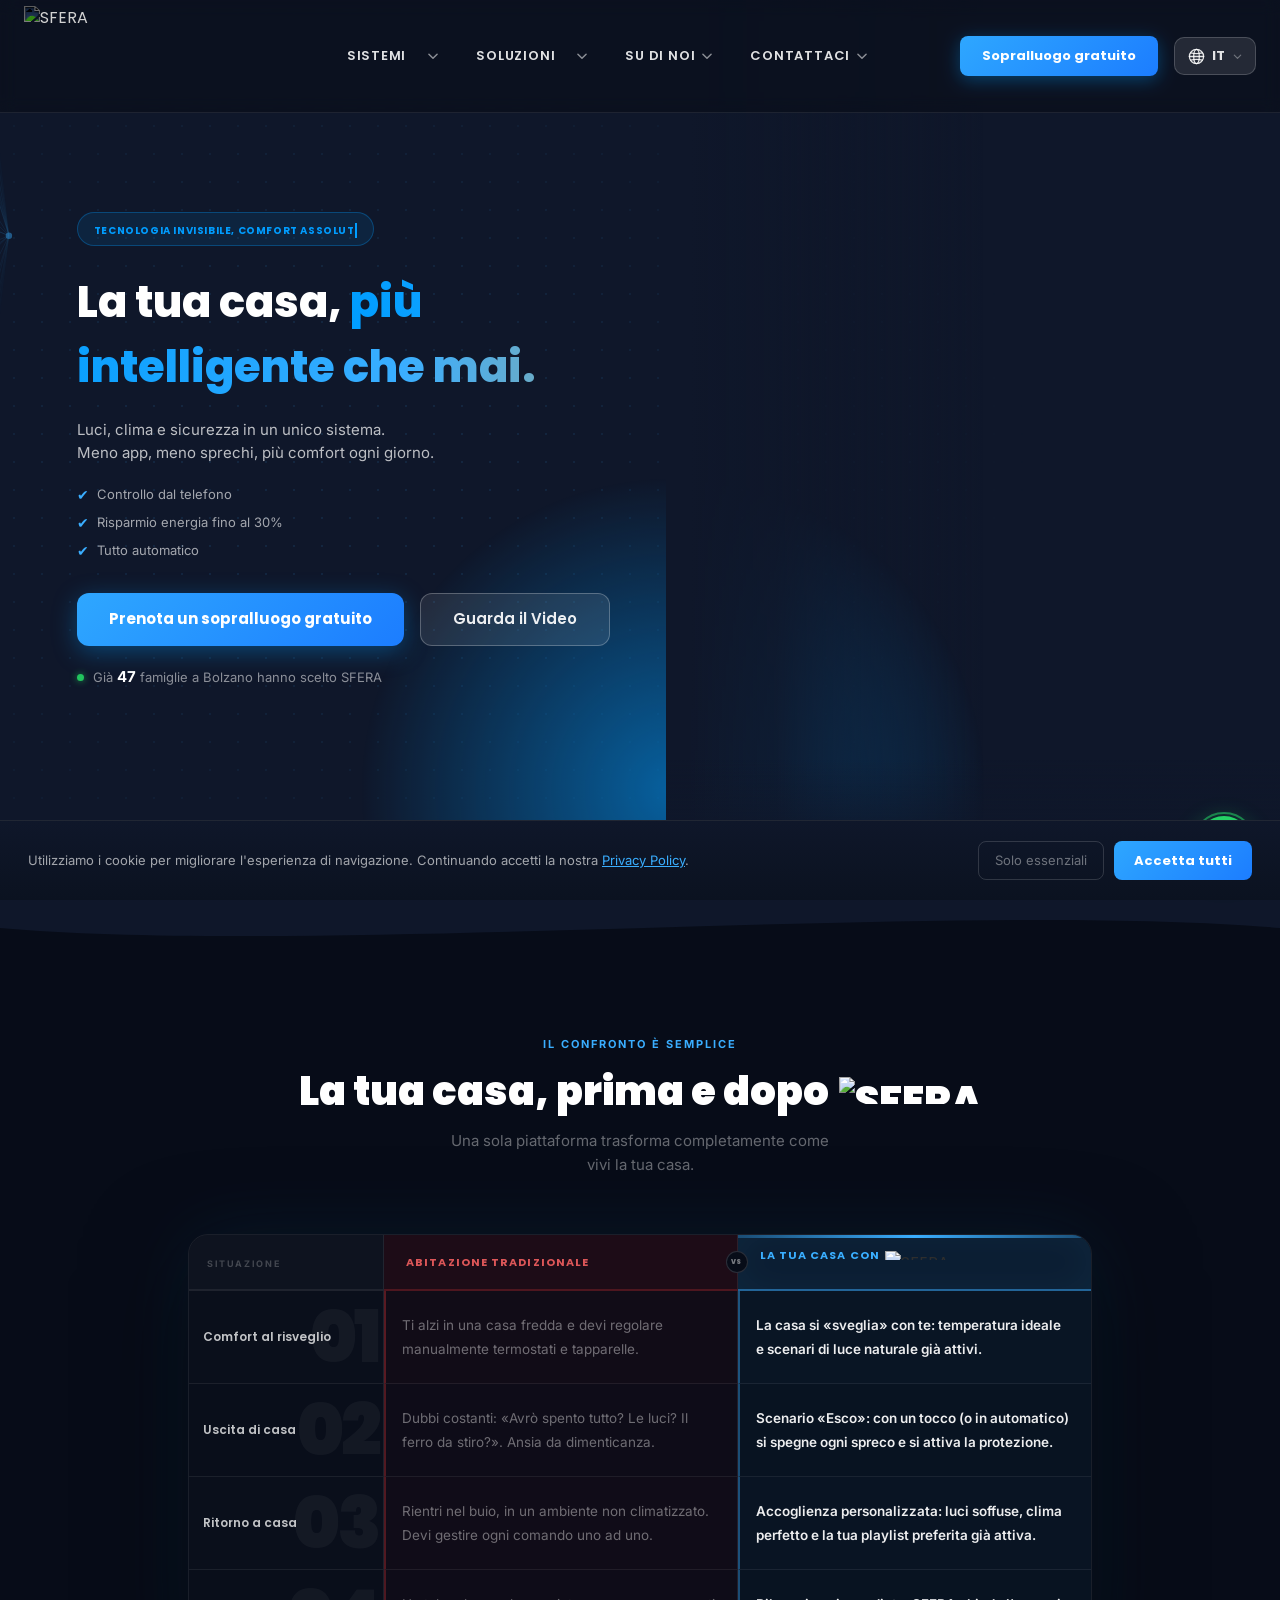
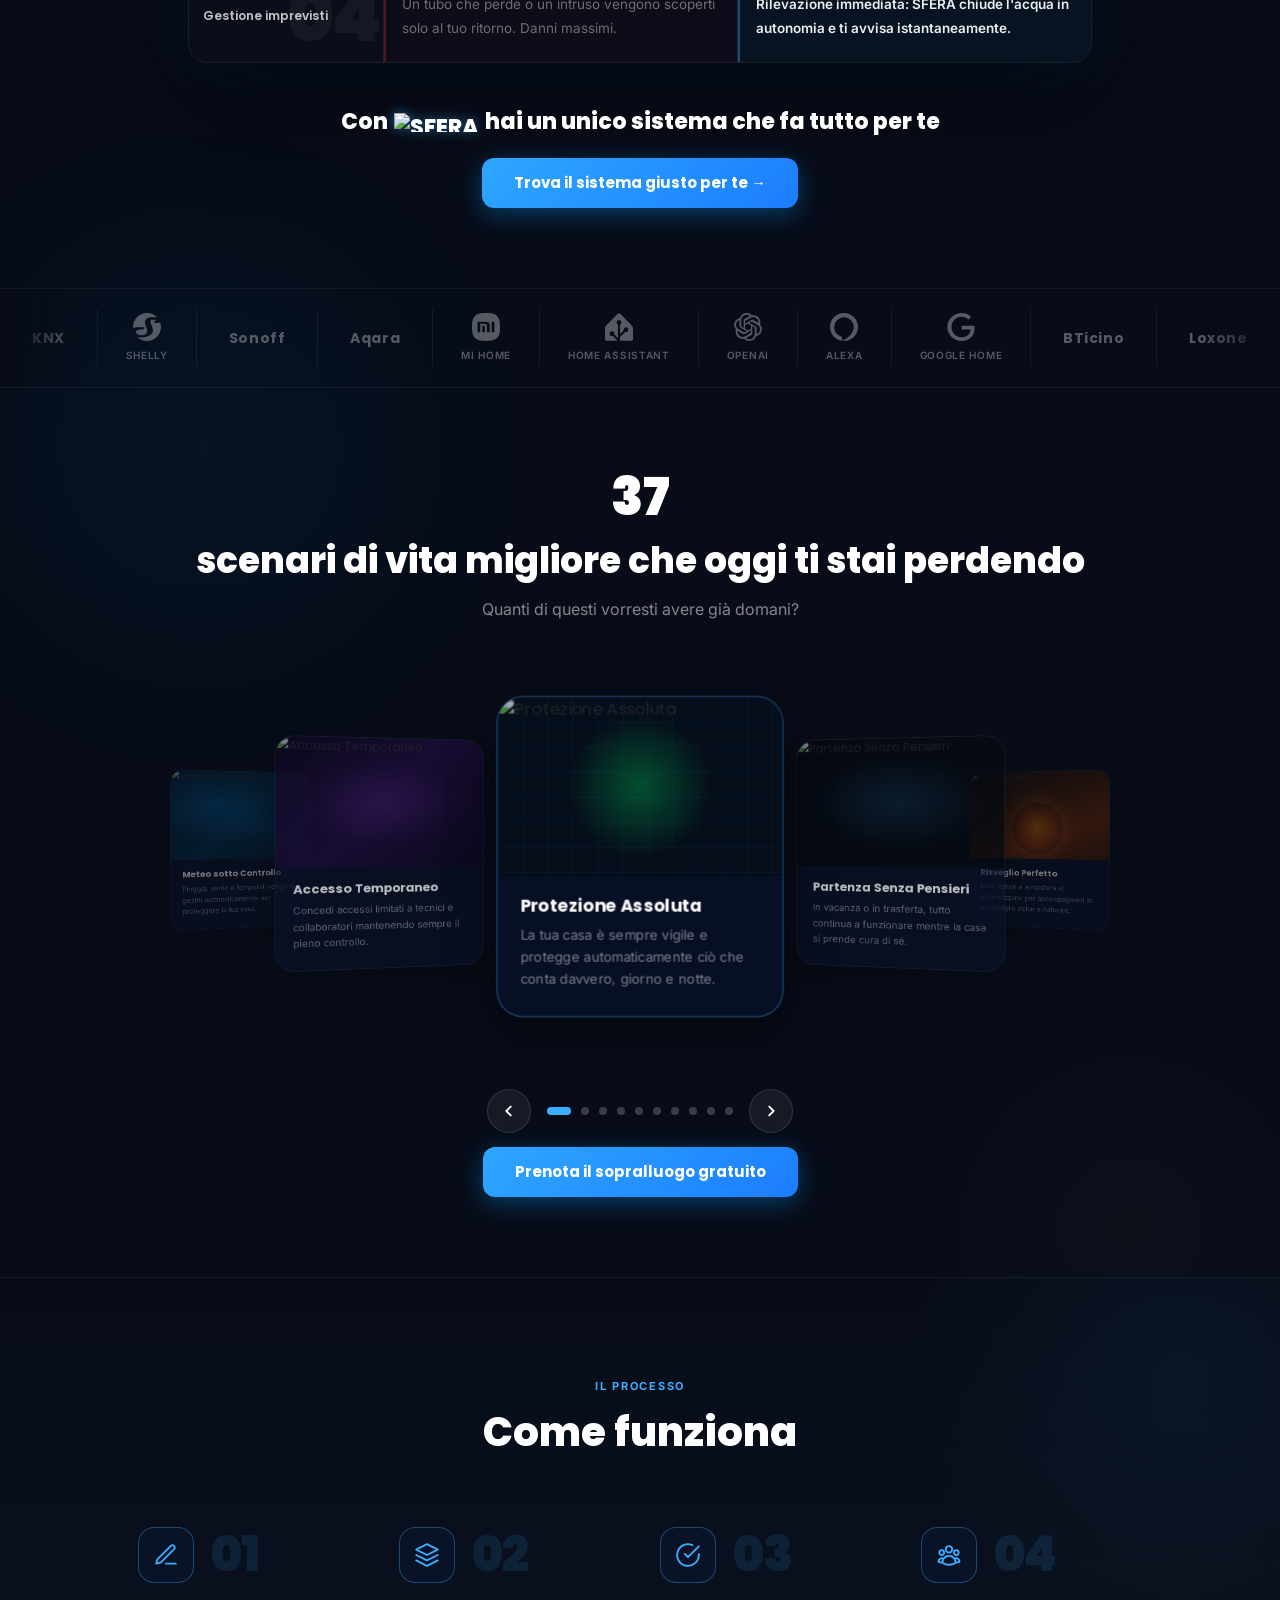
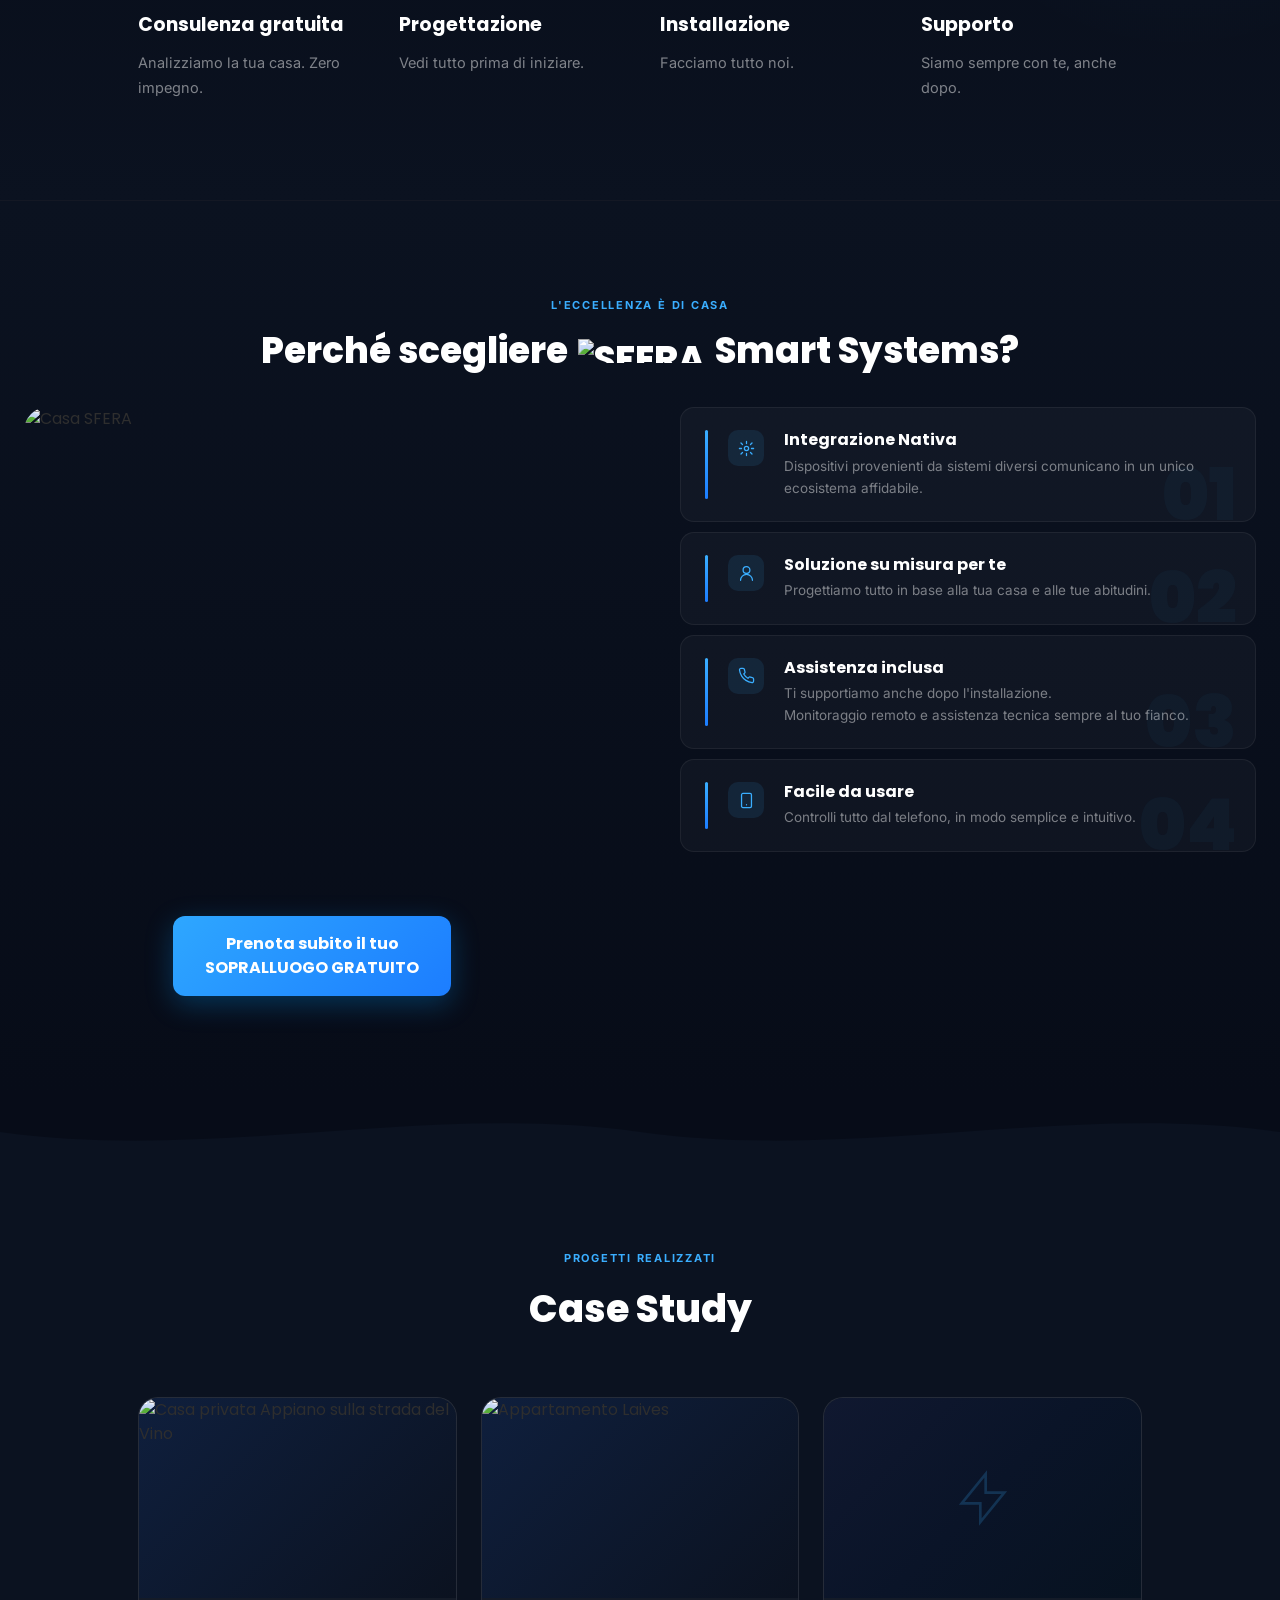
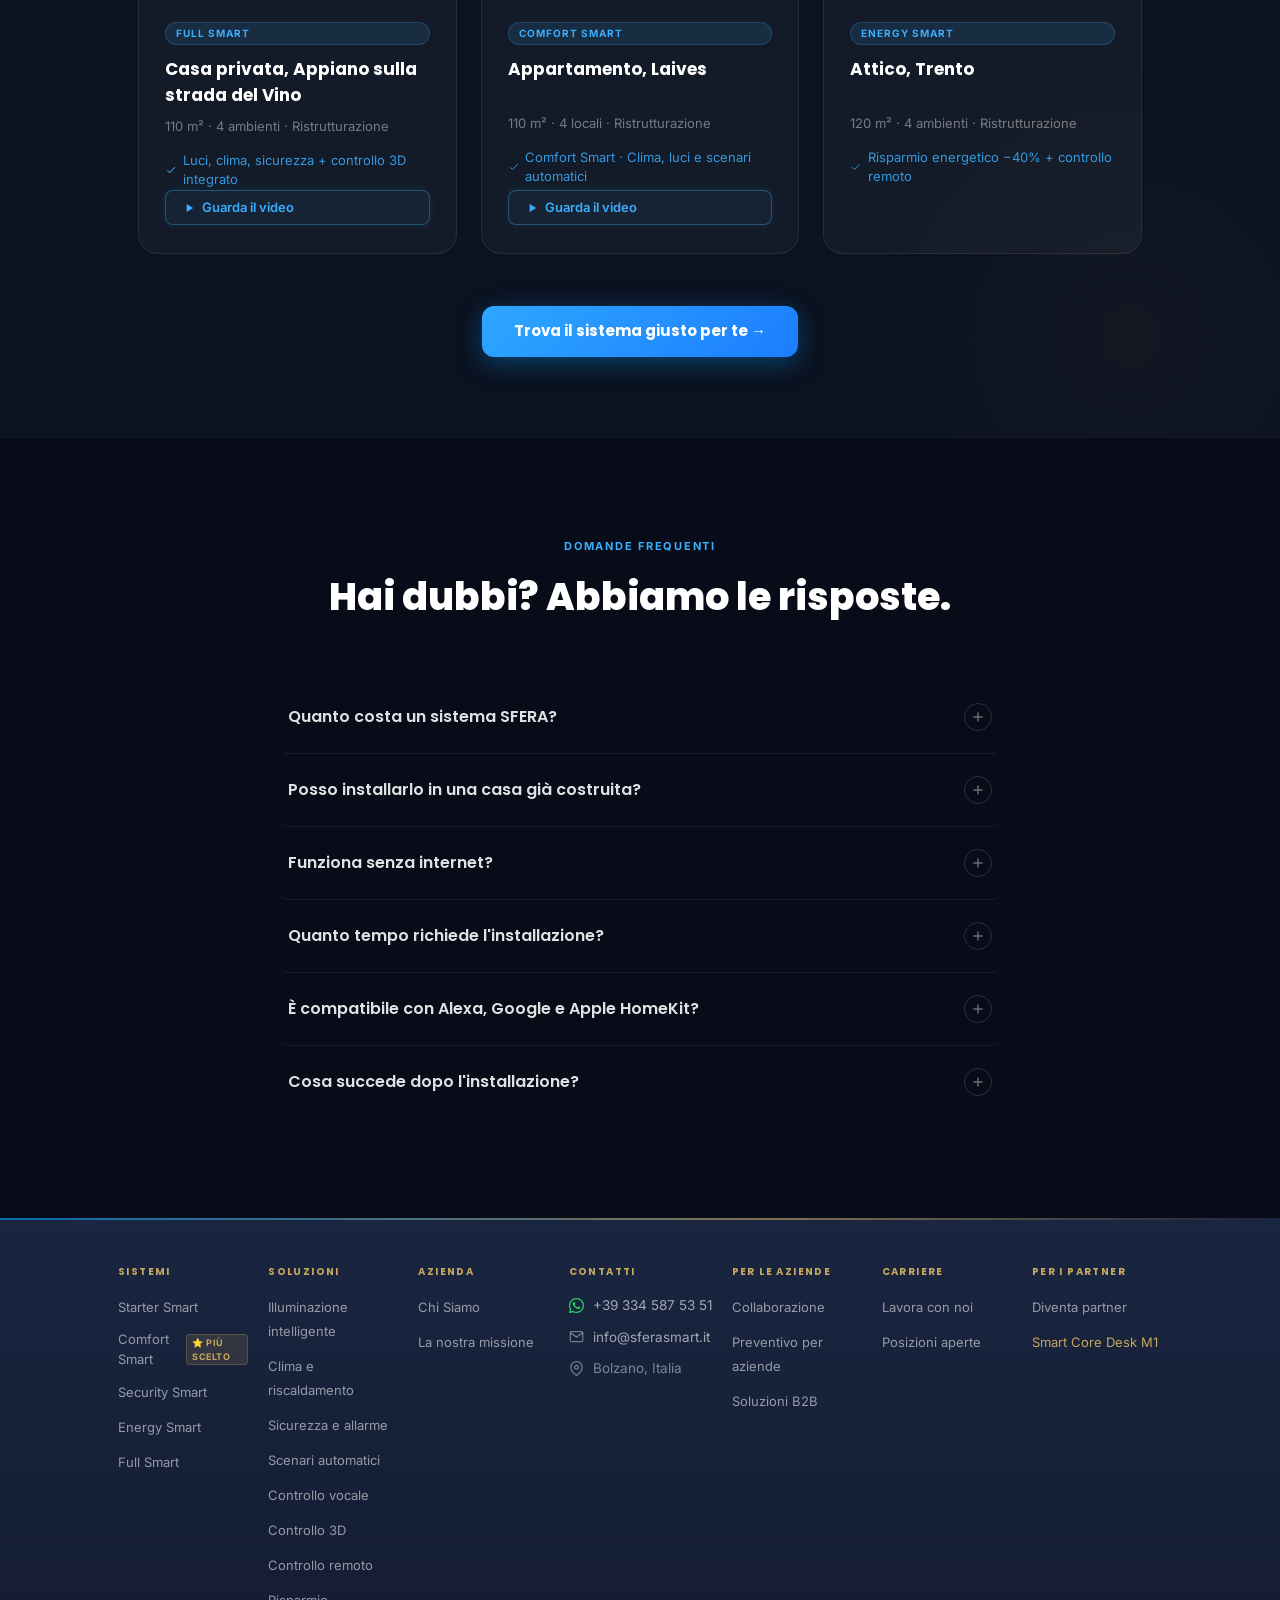
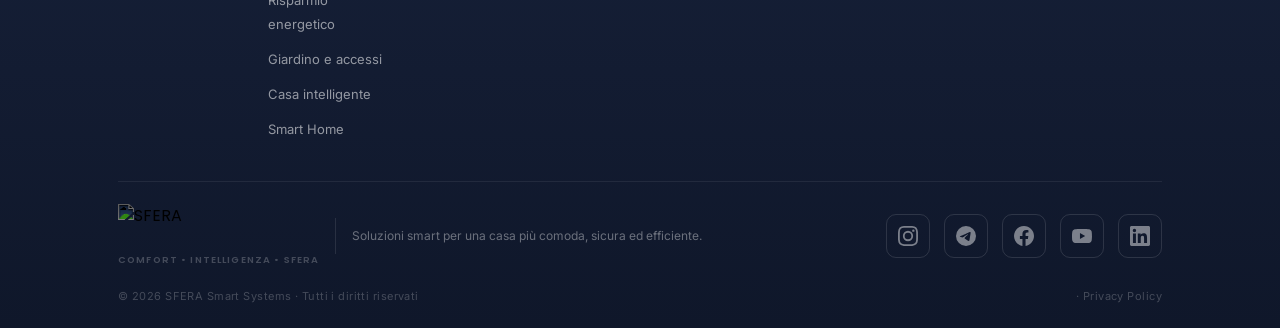
==== index.html @ ad252058 "Update index.html" ====
<!DOCTYPE html>
<html lang="it">
<head>
    <meta charset="UTF-8">
    <meta http-equiv="Cache-Control" content="no-store, max-age=0">
    <!-- #15: apply saved language before first render to avoid flash -->
    <script>try{var _l=localStorage.getItem('sfera-lang');if(_l&&['it','de','en'].includes(_l))document.documentElement.lang=_l;}catch(e){}</script>
    <script>try{if(localStorage.getItem('sfera-theme')==='light')document.documentElement.setAttribute('data-theme','light');}catch(e){}</script>
    <meta name="viewport" content="width=device-width, initial-scale=1.0, viewport-fit=cover">
    <meta name="robots" content="index, follow">
    <title>Casa Intelligente a Bolzano | SFERA Smart Systems — Domotica Premium</title>
    <meta name="description" content="SFERA Smart Systems — soluzioni domotiche su misura a Bolzano. Luci, clima, sicurezza e scenari automatici per una casa più comoda, sicura ed efficiente. Sopralluogo gratuito.">
    <!-- Canonical + hreflang -->
    <link rel="canonical" href="https://www.sferasmart.it/">
    <link rel="sitemap" type="application/xml" href="/sitemap.xml">
    <link rel="alternate" hreflang="it" href="https://www.sferasmart.it/">
    <link rel="alternate" hreflang="de" href="https://www.sferasmart.it/">
    <link rel="alternate" hreflang="en" href="https://www.sferasmart.it/">
    <link rel="alternate" hreflang="x-default" href="https://www.sferasmart.it/">
    <!-- Favicon -->
    <link rel="icon" type="image/png" href="https://pub-a92582c773094eecb29c572fa1712b3d.r2.dev/logo_blue.png">
    <link rel="apple-touch-icon" href="https://pub-a92582c773094eecb29c572fa1712b3d.r2.dev/logo_blue.png">
    <!-- #13: Theme color — dark nav bar on mobile browsers -->
    <meta name="theme-color" content="#070C18">
    <!-- #5: Open Graph / Social sharing -->
    <meta property="og:type"        content="website">
    <meta property="og:url"         content="https://www.sferasmart.it/">
    <meta property="og:title"       content="Casa Intelligente a Bolzano | SFERA Smart Systems">
    <meta property="og:description" content="Soluzioni domotiche su misura a Bolzano. Luci, clima, sicurezza e scenari automatici per una casa più comoda, sicura ed efficiente.">
    <meta property="og:image"       content="https://bb79a1ee21a26a1a7c7f0de9adcfa182.r2.cloudflarestorage.com/immagini-sito-sfera">
    <meta property="og:image:width"  content="1200">
    <meta property="og:image:height" content="800">
    <meta property="og:image:alt"   content="Casa smart a Bolzano — SFERA Smart Systems">
    <meta property="og:locale"      content="it_IT">
    <meta property="og:locale:alternate" content="de_DE">
    <meta property="og:locale:alternate" content="en_GB">
    <meta name="twitter:card"       content="summary_large_image">
    <meta name="twitter:title"      content="SFERA Smart Systems | Home Automation Premium">
    <meta name="twitter:description" content="Soluzioni domotiche su misura a Bolzano. Sopralluogo gratuito.">
    <meta name="twitter:image"      content="https://bb79a1ee21a26a1a7c7f0de9adcfa182.r2.cloudflarestorage.com/immagini-sito-sfera">
    <!-- Preconnect for faster Google Fonts -->
    <link rel="preconnect" href="https://fonts.googleapis.com">
    <link rel="preconnect" href="https://pub-a92582c773094eecb29c572fa1712b3d.r2.dev" crossorigin>
    <link rel="preconnect" href="https://fonts.gstatic.com" crossorigin>
    <!-- Google Fonts: Poppins & Inter (font-display:swap via display=swap param) -->
    <link href="https://fonts.googleapis.com/css2?family=Poppins:wght@400;600;700;800&family=Inter:wght@400;500;600&display=swap" rel="stylesheet">
    <!-- Preload hero video -->
    
    <link rel="preload" as="image" href="https://pub-a92582c773094eecb29c572fa1712b3d.r2.dev/prottezione_assoluta.webp" type="image/webp" fetchpriority="high">
    <link rel="stylesheet" href="style.css?v=226">
    <!-- Schema.org LocalBusiness structured data -->
    <script type="application/ld+json">
    {
      "@context": "https://schema.org",
      "@type": "LocalBusiness",
      "name": "SFERA Smart Systems",
      "description": "Soluzioni domotiche premium a Bolzano. Luci, clima, sicurezza e scenari automatici su misura.",
      "url": "https://www.sferasmart.it",
      "telephone": "+39 334 587 53 51",
      "email": "info@sferasmart.it",
      "address": {
        "@type": "PostalAddress",
        "addressLocality": "Bolzano",
        "addressRegion": "BZ",
        "addressCountry": "IT"
      },
      "geo": {
        "@type": "GeoCoordinates",
        "latitude": 46.4983,
        "longitude": 11.3548
      },
      "openingHoursSpecification": [
        {
          "@type": "OpeningHoursSpecification",
          "dayOfWeek": ["Monday","Tuesday","Wednesday","Thursday","Friday"],
          "opens": "09:00",
          "closes": "18:00"
        }
      ],
      "sameAs": [
        "https://www.instagram.com/sfera_smart_systems/",
        "https://www.youtube.com/@Sferasmart",
        "https://www.facebook.com/profile.php?id=61552390809800",
        "https://www.linkedin.com/company/126253915/"
      ],
      "priceRange": "€€€",
      "image": "https://bb79a1ee21a26a1a7c7f0de9adcfa182.r2.cloudflarestorage.com/immagini-sito-sfera",
      "areaServed": {
        "@type": "GeoCircle",
        "geoMidpoint": { "@type": "GeoCoordinates", "latitude": 46.4983, "longitude": 11.3548 },
        "geoRadius": "80000"
      },
      "serviceType": ["Home Automation","Smart Home","Domotica","KNX","Building Automation"]
    }
    </script>

    <script type="application/ld+json">
    {
      "@context": "https://schema.org",
      "@type": "Organization",
      "name": "SFERA Smart Systems",
      "url": "https://www.sferasmart.it",
      "logo": "https://pub-a92582c773094eecb29c572fa1712b3d.r2.dev/logo_tex_org.png",
      "contactPoint": {
        "@type": "ContactPoint",
        "telephone": "+39 334 587 53 51",
        "contactType": "customer service",
        "availableLanguage": ["Italian","German","English"]
      },
      "sameAs": [
        "https://www.instagram.com/sfera_smart_systems/",
        "https://www.youtube.com/@Sferasmart",
        "https://www.facebook.com/profile.php?id=61552390809800",
        "https://www.linkedin.com/company/126253915/"
      ]
    }
    </script>

    <script type="application/ld+json">
    {
      "@context": "https://schema.org",
      "@graph": [
        {
          "@type": "Service",
          "name": "Illuminazione Intelligente",
          "provider": { "@type": "LocalBusiness", "name": "SFERA Smart Systems" },
          "description": "Sistemi di illuminazione smart adattivi che si regolano automaticamente in base alla presenza, all'orario e alla luce naturale.",
          "areaServed": "Bolzano e Alto Adige",
          "serviceType": "Smart Lighting"
        },
        {
          "@type": "Service",
          "name": "Sicurezza Smart",
          "provider": { "@type": "LocalBusiness", "name": "SFERA Smart Systems" },
          "description": "Videocamere IP, allarmi e controllo accessi integrati in un ecosistema sicuro e monitorabile da remoto.",
          "areaServed": "Bolzano e Alto Adige",
          "serviceType": "Smart Security"
        },
        {
          "@type": "Service",
          "name": "Clima e Risparmio Energetico",
          "provider": { "@type": "LocalBusiness", "name": "SFERA Smart Systems" },
          "description": "Termostati smart e gestione energetica automatizzata per comfort ottimale e riduzione dei consumi fino al 30%.",
          "areaServed": "Bolzano e Alto Adige",
          "serviceType": "Energy Management"
        },
        {
          "@type": "Service",
          "name": "Soluzioni B2B Smart Home",
          "provider": { "@type": "LocalBusiness", "name": "SFERA Smart Systems" },
          "description": "Sistemi di automazione per architetti, elettricisti, hotel e imprese edili. Supporto tecnico dedicato in ogni fase del progetto.",
          "areaServed": "Bolzano e Alto Adige",
          "serviceType": "B2B Building Automation"
        }
      ]
    }
    </script>

    <script type="application/ld+json">
    {
      "@context": "https://schema.org",
      "@type": "FAQPage",
      "mainEntity": [
        {
          "@type": "Question",
          "name": "Quanto costa un sistema SFERA?",
          "acceptedAnswer": {
            "@type": "Answer",
            "text": "I costi variano in base alle dimensioni e al sistema scelto. Offriamo soluzioni entry-level (Starter Smart) fino a sistemi Full Smart completi. La consulenza iniziale è sempre gratuita e senza impegno."
          }
        },
        {
          "@type": "Question",
          "name": "Posso installarlo in una casa già costruita?",
          "acceptedAnswer": {
            "@type": "Answer",
            "text": "Sì. Il 70% dei nostri progetti riguarda abitazioni esistenti. Utilizziamo tecnologie wireless e soluzioni minimamente invasive — senza demolizioni o grandi lavori."
          }
        },
        {
          "@type": "Question",
          "name": "Funziona senza internet?",
          "acceptedAnswer": {
            "@type": "Answer",
            "text": "Sì. Le funzioni locali — luci, clima, scenari — funzionano sempre, anche offline. La connessione internet è necessaria solo per il controllo da remoto via smartphone."
          }
        },
        {
          "@type": "Question",
          "name": "Quanto tempo richiede l'installazione?",
          "acceptedAnswer": {
            "@type": "Answer",
            "text": "Un appartamento standard richiede 1–3 giorni lavorativi. I progetti più ampi vengono pianificati in dettaglio durante la fase di progettazione 3D."
          }
        },
        {
          "@type": "Question",
          "name": "È compatibile con Alexa, Google e Apple HomeKit?",
          "acceptedAnswer": {
            "@type": "Answer",
            "text": "Sì. I nostri sistemi si integrano con Alexa, Google Assistant, Apple HomeKit e le principali piattaforme smart home."
          }
        },
        {
          "@type": "Question",
          "name": "Cosa succede dopo l'installazione?",
          "acceptedAnswer": {
            "@type": "Answer",
            "text": "Offriamo supporto continuativo, aggiornamenti da remoto e assistenza prioritaria. Non ti lasciamo mai da solo."
          }
        }
      ]
    }
    </script>

    
    <!-- Tracking scripts load only after explicit cookie consent (GDPR) -->
    <script>
    function avviaTracciamenti() {
        if (window.tracciamentiAvviati) return;
        window.tracciamentiAvviati = true;
        // 1. Microsoft Clarity
        (function(c,l,a,r,i,t,y){
            c[a]=c[a]||function(){(c[a].q=c[a].q||[]).push(arguments)};
            t=l.createElement(r);t.async=1;t.src="https://www.clarity.ms/tag/"+i;
            y=l.getElementsByTagName(r)[0];y.parentNode.insertBefore(t,y);
        })(window, document, "clarity", "script", "x6v6sf08lh");
        // 2. Google Analytics 4
        var gtagScript = document.createElement('script');
        gtagScript.async = true;
        gtagScript.src = "https://www.googletagmanager.com/gtag/js?id=G-FZK83EC7MK";
        document.head.appendChild(gtagScript);
        window.dataLayer = window.dataLayer || [];
        function gtag(){dataLayer.push(arguments);}
        gtag('js', new Date());
        gtag('config', 'G-FZK83EC7MK');
        // 3. Meta Pixel
        !function(f,b,e,v,n,t,s){if(f.fbq)return;n=f.fbq=function(){n.callMethod?
        n.callMethod.apply(n,arguments):n.queue.push(arguments)};
        if(!f._fbq)f._fbq=n;n.push=n;n.loaded=!0;n.version='2.0';
        n.queue=[];t=b.createElement(e);t.async=!0;
        t.src=v;s=b.getElementsByTagName(e)[0];
        s.parentNode.insertBefore(t,s)}(window,document,'script',
        'https://connect.facebook.net/en_US/fbevents.js');
        fbq('init', '1349236593745689');
        fbq('track', 'PageView');
    }
    document.addEventListener("DOMContentLoaded", function() {
        if (localStorage.getItem('sfera-cookie') === 'true') {
            avviaTracciamenti();
        }
    });
    </script>

<!-- Meta Pixel Code -->
<script>
!function(f,b,e,v,n,t,s)
{if(f.fbq)return;n=f.fbq=function(){n.callMethod?
n.callMethod.apply(n,arguments):n.queue.push(arguments)};
if(!f._fbq)f._fbq=n;n.push=n;n.loaded=!0;n.version='2.0';
n.queue=[];t=b.createElement(e);t.async=!0;
t.src=v;s=b.getElementsByTagName(e)[0];
s.parentNode.insertBefore(t,s)}(window, document,'script',
'https://connect.facebook.net/en_US/fbevents.js');
fbq('init', '1349236593745689');
fbq('track', 'PageView');
</script>
<noscript><img height="1" width="1" style="display:none"
src="https://www.facebook.com/tr?id=1349236593745689&ev=PageView&noscript=1"
/></noscript>
<!-- End Meta Pixel Code -->

</head>
<body class="antialiased">

    <!-- ── SOLUTION MODALS ── -->
    <div class="sol-overlay" id="sol-overlay" role="dialog" aria-modal="true" aria-label="Dettagli sistema" onclick="closeSol(event)">
        <div class="sol-modal" id="sol-modal">
            <button id="sol-close-btn" class="sol-close" onclick="closeSolBtn()" aria-label="Chiudi">✕</button>
            <div class="sol-icon-wrap" id="sol-icon"></div>
            <div class="sol-img" id="sol-img">
                <svg width="48" height="48" fill="none" stroke="currentColor" viewBox="0 0 24 24" style="opacity:0.3"><path stroke-linecap="round" stroke-linejoin="round" stroke-width="1.2" d="M4 16l4.586-4.586a2 2 0 012.828 0L16 16m-2-2l1.586-1.586a2 2 0 012.828 0L20 14m-6-6h.01M6 20h12a2 2 0 002-2V6a2 2 0 00-2-2H6a2 2 0 00-2 2v12a2 2 0 002 2z"/></svg>
            </div>
            <h2 class="sol-headline" id="sol-headline"></h2>
            <p class="sol-sub" id="sol-sub"></p>
            <div class="sol-benefits" id="sol-benefits"></div>
            <button class="sol-cta ripple-btn" onclick="closeSolBtn(); setTimeout(openContatti, 180);" data-i18n="sol-cta">Prenota sopralluogo gratuito →</button>
        </div>
    </div>

    <!-- ── CONTATTI MODAL ── -->
    <div id="contatti-overlay" role="dialog" aria-modal="true" aria-label="Contatti" onclick="closeContattiOverlay(event)">
        <div id="contatti-modal">
            <button class="ct-close" onclick="closeContatti()" aria-label="Chiudi">✕</button>

            <!-- ── LEFT: headline + CTA ── -->
            <div class="ct-left">
                <p class="ct-eyebrow" data-i18n="ct-eyebrow">Contatti</p>
                <h2 class="ct-headline" data-i18n-html="ct-h2">Parliamo del<br>tuo progetto</h2>
                <p class="ct-subhead-main" data-i18n="ct-sub1">Ti rispondiamo entro 24 ore.</p>
                <p class="ct-subhead-note" data-i18n="ct-sub2">Consulenza gratuita, senza impegno.</p>

                <div class="ct-ctas">
                    <a href="https://wa.me/393345875351" target="_blank" class="ct-cta-wa">
                        <svg viewBox="0 0 24 24" fill="currentColor"><path d="M17.472 14.382c-.297-.149-1.758-.867-2.03-.967-.273-.099-.471-.148-.67.15-.197.297-.767.966-.94 1.164-.173.199-.347.223-.644.075-.297-.15-1.255-.463-2.39-1.475-.883-.788-1.48-1.761-1.653-2.059-.173-.297-.018-.458.13-.606.134-.133.298-.347.446-.52.149-.174.198-.298.298-.497.099-.198.05-.371-.025-.52-.075-.149-.669-1.612-.916-2.207-.242-.579-.487-.5-.669-.51-.173-.008-.371-.01-.57-.01-.198 0-.52.074-.792.372-.272.297-1.04 1.016-1.04 2.479 0 1.462 1.065 2.875 1.213 3.074.149.198 2.096 3.2 5.077 4.487.709.306 1.262.489 1.694.625.712.227 1.36.195 1.871.118.571-.085 1.758-.719 2.006-1.413.248-.694.248-1.289.173-1.413-.074-.124-.272-.198-.57-.347m-5.421 7.403h-.004a9.87 9.87 0 01-5.031-1.378l-.361-.214-3.741.982.998-3.648-.235-.374a9.86 9.86 0 01-1.51-5.26c.001-5.45 4.436-9.884 9.888-9.884 2.64 0 5.122 1.03 6.988 2.898a9.825 9.825 0 012.893 6.994c-.003 5.45-4.437 9.884-9.885 9.884m8.413-18.297A11.815 11.815 0 0012.05 0C5.495 0 .16 5.335.157 11.892c0 2.096.547 4.142 1.588 5.945L.057 24l6.305-1.654a11.882 11.882 0 005.683 1.448h.005c6.554 0 11.89-5.335 11.893-11.893a11.821 11.821 0 00-3.48-8.413z"/></svg>
                        <span data-i18n="ct-wa-btn">Scrivici su WhatsApp</span>
                    </a>
                    <a href="https://t.me/Dmytro_Ital" target="_blank" class="ct-cta-tg">
                        <svg viewBox="0 0 24 24" fill="currentColor"><path d="M11.944 0A12 12 0 0 0 0 12a12 12 0 0 0 12 12 12 12 0 0 0 12-12A12 12 0 0 0 12 0a12 12 0 0 0-.056 0zm4.962 7.224c.1-.002.321.023.465.14a.506.506 0 0 1 .171.325c.016.093.036.306.02.472-.18 1.898-.96 6.502-1.36 8.627-.168.9-.499 1.201-.82 1.23-.696.065-1.225-.46-1.9-.902-1.056-.693-1.653-1.124-2.678-1.8-1.185-.78-.417-1.21.258-1.91.177-.184 3.247-2.977 3.307-3.23.007-.032.014-.15-.056-.212s-.174-.041-.249-.024c-.106.024-1.793 1.14-5.061 3.345-.48.33-.913.49-1.302.48-.428-.008-1.252-.241-1.865-.44-.752-.245-1.349-.374-1.297-.789.027-.216.325-.437.893-.663 3.498-1.524 5.83-2.529 6.998-3.014 3.332-1.386 4.025-1.627 4.476-1.635z"/></svg>
                        <span data-i18n="ct-tg-btn">Scrivici su Telegram</span>
                    </a>
                    <p class="ct-cta-tg-note" data-i18n="ct-tg-note">Rispondiamo anche su Telegram</p>
                    <a href="tel:+393345875351" class="ct-cta-phone">
                        <svg fill="none" stroke="currentColor" viewBox="0 0 24 24"><path stroke-linecap="round" stroke-linejoin="round" stroke-width="1.8" d="M3 5a2 2 0 012-2h3.28a1 1 0 01.948.684l1.498 4.493a1 1 0 01-.502 1.21l-2.257 1.13a11.042 11.042 0 005.516 5.516l1.13-2.257a1 1 0 011.21-.502l4.493 1.498a1 1 0 01.684.949V19a2 2 0 01-2 2h-1C9.716 21 3 14.284 3 6V5z"/></svg>
                        <span data-i18n="ct-phone-btn">Chiama ora</span>
                    </a>
                    <a href="https://mail.google.com/mail/?view=cm&fs=1&to=info@sferasmart.it&su=Richiesta%20informazioni%20SFERA%20Smart%20Systems" target="_blank" class="ct-cta-email">
                        <svg fill="none" stroke="currentColor" viewBox="0 0 24 24"><path stroke-linecap="round" stroke-linejoin="round" stroke-width="1.8" d="M3 8l7.89 5.26a2 2 0 002.22 0L21 8M5 19h14a2 2 0 002-2V7a2 2 0 00-2-2H5a2 2 0 00-2 2v10a2 2 0 002 2z"/></svg>
                        <span data-i18n="ct-email-btn">Invia email</span>
                    </a>
                </div>
            </div>

            <!-- ── RIGHT: contacts + team ── -->
            <div class="ct-right">

                <div>
                    <div class="ct-contacts">

                        <a href="https://wa.me/393345875351" target="_blank" class="ct-row wa">
                            <div class="ct-row-icon">
                                <svg viewBox="0 0 24 24" fill="currentColor"><path d="M17.472 14.382c-.297-.149-1.758-.867-2.03-.967-.273-.099-.471-.148-.67.15-.197.297-.767.966-.94 1.164-.173.199-.347.223-.644.075-.297-.15-1.255-.463-2.39-1.475-.883-.788-1.48-1.761-1.653-2.059-.173-.297-.018-.458.13-.606.134-.133.298-.347.446-.52.149-.174.198-.298.298-.497.099-.198.05-.371-.025-.52-.075-.149-.669-1.612-.916-2.207-.242-.579-.487-.5-.669-.51-.173-.008-.371-.01-.57-.01-.198 0-.52.074-.792.372-.272.297-1.04 1.016-1.04 2.479 0 1.462 1.065 2.875 1.213 3.074.149.198 2.096 3.2 5.077 4.487.709.306 1.262.489 1.694.625.712.227 1.36.195 1.871.118.571-.085 1.758-.719 2.006-1.413.248-.694.248-1.289.173-1.413-.074-.124-.272-.198-.57-.347m-5.421 7.403h-.004a9.87 9.87 0 01-5.031-1.378l-.361-.214-3.741.982.998-3.648-.235-.374a9.86 9.86 0 01-1.51-5.26c.001-5.45 4.436-9.884 9.888-9.884 2.64 0 5.122 1.03 6.988 2.898a9.825 9.825 0 012.893 6.994c-.003 5.45-4.437 9.884-9.885 9.884m8.413-18.297A11.815 11.815 0 0012.05 0C5.495 0 .16 5.335.157 11.892c0 2.096.547 4.142 1.588 5.945L.057 24l6.305-1.654a11.882 11.882 0 005.683 1.448h.005c6.554 0 11.89-5.335 11.893-11.893a11.821 11.821 0 00-3.48-8.413z"/></svg>
                            </div>
                            <div class="ct-row-text">
                                <p class="ct-row-label" data-i18n="ct-wa-label">WhatsApp</p>
                                <p class="ct-row-value">+39 334 587 53 51</p>
                            </div>
                        </a>
                        <p class="ct-wa-hint" data-i18n="ct-wa-hint">Di solito rispondiamo in pochi minuti</p>

                        <a href="tel:+393345875351" class="ct-row">
                            <div class="ct-row-icon">
                                <svg fill="none" stroke="currentColor" viewBox="0 0 24 24"><path stroke-linecap="round" stroke-linejoin="round" stroke-width="1.8" d="M3 5a2 2 0 012-2h3.28a1 1 0 01.948.684l1.498 4.493a1 1 0 01-.502 1.21l-2.257 1.13a11.042 11.042 0 005.516 5.516l1.13-2.257a1 1 0 011.21-.502l4.493 1.498a1 1 0 01.684.949V19a2 2 0 01-2 2h-1C9.716 21 3 14.284 3 6V5z"/></svg>
                            </div>
                            <div class="ct-row-text">
                                <p class="ct-row-label" data-i18n="ct-phone-label">Telefono</p>
                                <p class="ct-row-value">+39 334 587 53 51</p>
                            </div>
                        </a>

                        <a href="https://mail.google.com/mail/?view=cm&fs=1&to=info@sferasmart.it&su=Richiesta%20informazioni%20SFERA%20Smart%20Systems" target="_blank" class="ct-row">
                            <div class="ct-row-icon">
                                <svg fill="none" stroke="currentColor" viewBox="0 0 24 24"><path stroke-linecap="round" stroke-linejoin="round" stroke-width="1.8" d="M3 8l7.89 5.26a2 2 0 002.22 0L21 8M5 19h14a2 2 0 002-2V7a2 2 0 00-2-2H5a2 2 0 00-2 2v10a2 2 0 002 2z"/></svg>
                            </div>
                            <div class="ct-row-text">
                                <p class="ct-row-label" data-i18n="ct-email-label">Email</p>
                                <p class="ct-row-value">info@sferasmart.it</p>
                            </div>
                        </a>

                        <a href="https://t.me/Dmytro_Ital" target="_blank" class="ct-row">
                            <div class="ct-row-icon">
                                <svg viewBox="0 0 24 24" fill="currentColor"><path d="M11.944 0A12 12 0 1 0 23.888 12 12.012 12.012 0 0 0 11.944 0Zm3.68 8.174-1.97 9.28c-.145.658-.537.818-1.084.508l-3-2.21-1.447 1.394c-.16.16-.295.295-.605.295l.213-3.053 5.56-5.023c.242-.213-.054-.333-.373-.12l-6.871 4.326-2.962-.924c-.643-.204-.657-.643.136-.953l11.57-4.461c.537-.194 1.006.131.833.941Z"/></svg>
                            </div>
                            <div class="ct-row-text">
                                <p class="ct-row-label" data-i18n="ct-tg-label">Telegram</p>
                                <p class="ct-row-value" data-i18n="ct-tg-hint">Rispondiamo anche su Telegram</p>
                            </div>
                        </a>

                    </div>
                </div>

                <div>
                    <p class="ct-section-label" data-i18n="ct-team-label">Il nostro team</p>
                    <div class="ct-team">
                        <div class="ct-member">
                            <div class="ct-avatar">DK</div>
                            <div>
                                <p class="ct-member-name">Dmytro Kirichek</p>
                                <p class="ct-member-role" data-i18n="ct-m1-role">Co-Founder & Smart Systems Architect</p>
                            </div>
                        </div>
                        <div class="ct-member">
                            <div class="ct-avatar">DA</div>
                            <div>
                                <p class="ct-member-name">Deni Atanasov</p>
                                <p class="ct-member-role" data-i18n="ct-m2-role">Co-Founder & Technical Director</p>
                            </div>
                        </div>
                    </div>
                </div>

            </div>
        </div>
    </div>

    <!-- ── VIDEO MODAL ── -->
    <div id="video-overlay" role="dialog" aria-modal="true" aria-label="Video" onclick="if(event.target===this)closeVideo()">
        <div id="video-modal-outer">
            <button id="video-close" onclick="closeVideo()" aria-label="Chiudi">✕</button>
            <div id="video-modal-wrap">
                <video id="hero-video-modal" controls playsinline preload="none"
                    src="https://pub-a92582c773094eecb29c572fa1712b3d.r2.dev/Guarda%20il%20video.MP4">
                </video>
            </div>
        </div>
    </div>

    <!-- Scroll to top -->
    <!-- Cursor spotlight -->
    <div id="cursor-glow"></div>

    <button id="scrollTop" onclick="window.scrollTo({top:0,behavior:'smooth'})" aria-label="Torna su">
        <svg class="progress-ring" width="48" height="48" viewBox="0 0 48 48">
            <circle class="progress-ring-bg"   cx="24" cy="24" r="18"/>
            <circle class="progress-ring-fill" cx="24" cy="24" r="18" id="progress-ring-circle"/>
        </svg>
        <svg class="arrow-up" width="18" height="18" viewBox="0 0 20 20" fill="none"><path d="M10 15V5M5 10l5-5 5 5" stroke="white" stroke-width="2" stroke-linecap="round" stroke-linejoin="round"/></svg>
    </button>

    <!-- Navigation Dinamica -->
    <nav id="main-nav" class="fixed w-full z-50">
        <div class="nav-inner max-w-7xl mx-auto px-6 flex items-center justify-between">
            <!-- Logo -->
            <div class="logo-container">
                <img src="https://pub-a92582c773094eecb29c572fa1712b3d.r2.dev/logo_tex_org.png" alt="SFERA" width="460" height="200" class="h-10 sm:h-14 lg:h-[101px] w-auto object-contain">
            </div>

            <!-- Dropdown Nav Menu (center) -->
            <nav class="nav-menu" id="main-menu">
                <!-- #9: Sliding underline indicator -->
                <div class="nav-underline-track" id="nav-underline"></div>

                <!-- SISTEMI -->
                <div class="nav-item" id="nav-sistemi">
                    <button class="nav-item-btn" onclick="toggleNavItem('nav-sistemi')" data-nav-section="sistemi">
                        <span data-i18n="nav-btn-sistemi">Sistemi</span><span class="nav-active-dot"></span>
                        <svg class="chevron" fill="none" stroke="currentColor" viewBox="0 0 24 24"><path stroke-linecap="round" stroke-linejoin="round" stroke-width="2.5" d="M19 9l-7 7-7-7"/></svg>
                    </button>
                    <div class="nav-dropdown" style="min-width: 290px;">
                        
                        <a href="tutti_i_sistemi.html#pkg-starter">
                            <svg fill="none" stroke="currentColor" viewBox="0 0 24 24"><path stroke-linecap="round" stroke-linejoin="round" stroke-width="1.8" d="M3 12l9-9 9 9M5 10v9a1 1 0 001 1h4v-5h4v5h4a1 1 0 001-1v-9"/></svg>
                            <div class="nav-dd-text">
                                <span class="nav-dd-title" data-i18n="nav-s-starter">Starter Smart</span>
                                <span class="nav-dd-desc" data-i18n="nav-s-starter-sub">Controllo base luci e prese</span>
                            </div>
                        </a>
                        <a href="tutti_i_sistemi.html#pkg-comfort">
                            <svg fill="none" stroke="currentColor" viewBox="0 0 24 24"><path stroke-linecap="round" stroke-linejoin="round" stroke-width="1.8" d="M11.049 2.927c.3-.921 1.603-.921 1.902 0l1.519 4.674a1 1 0 00.95.69h4.915c.969 0 1.371 1.24.588 1.81l-3.976 2.888a1 1 0 00-.363 1.118l1.518 4.674c.3.922-.755 1.688-1.538 1.118l-3.976-2.888a1 1 0 00-1.176 0l-3.976 2.888c-.783.57-1.838-.197-1.538-1.118l1.518-4.674a1 1 0 00-.363-1.118l-3.976-2.888c-.784-.57-.38-1.81.588-1.81h4.914a1 1 0 00.951-.69l1.519-4.674z"/></svg>
                            <div class="nav-dd-text">
                                <span class="nav-dd-title" data-i18n="nav-s-comfort">Comfort Smart ⭐</span>
                                <span class="nav-dd-desc" data-i18n="nav-s-comfort-sub">Luci, clima e automazioni</span>
                            </div>
                            <span class="nav-dd-badge" data-i18n="nav-badge-top">⭐ più scelto</span>
                        </a>
                        <a href="tutti_i_sistemi.html#pkg-security">
                            <svg fill="none" stroke="currentColor" viewBox="0 0 24 24"><path stroke-linecap="round" stroke-linejoin="round" stroke-width="1.8" d="M9 12l2 2 4-4m5.618-4.016A11.955 11.955 0 0112 2.944a11.955 11.955 0 01-8.618 3.04A12.02 12.02 0 003 9c0 5.591 3.824 10.29 9 11.622 5.176-1.332 9-6.03 9-11.622 0-1.042-.133-2.052-.382-3.016z"/></svg>
                            <div class="nav-dd-text">
                                <span class="nav-dd-title" data-i18n="nav-s-security">Security Smart</span>
                                <span class="nav-dd-desc" data-i18n="nav-s-security-sub">Allarme, telecamere e controllo remoto</span>
                            </div>
                        </a>
                        <a href="tutti_i_sistemi.html#pkg-energy">
                            <svg fill="none" stroke="currentColor" viewBox="0 0 24 24"><path stroke-linecap="round" stroke-linejoin="round" stroke-width="1.8" d="M13 10V3L4 14h7v7l9-11h-7z"/></svg>
                            <div class="nav-dd-text">
                                <span class="nav-dd-title" data-i18n="nav-s-energy">Energy Smart</span>
                                <span class="nav-dd-desc" data-i18n="nav-s-energy-sub">Riduzione consumi e monitoraggio</span>
                            </div>
                        </a>
                        <a href="tutti_i_sistemi.html#pkg-full">
                            <svg fill="none" stroke="currentColor" viewBox="0 0 24 24"><path stroke-linecap="round" stroke-linejoin="round" stroke-width="1.8" d="M5 3a2 2 0 00-2 2v14a2 2 0 002 2h14a2 2 0 002-2V5a2 2 0 00-2-2H5zm7 4v10m-5-5h10"/></svg>
                            <div class="nav-dd-text">
                                <span class="nav-dd-title" data-i18n="nav-s-full">Full Smart</span>
                                <span class="nav-dd-desc" data-i18n="nav-s-full-sub">Casa completamente automatizzata</span>
                            </div>
                        </a>
                    </div>
                </div>

                <!-- SOLUZIONI -->
                <div class="nav-item" id="nav-soluzioni">
                    <button class="nav-item-btn" onclick="toggleNavItem('nav-soluzioni')" data-nav-section="soluzioni">
                        <span data-i18n="nav-btn-sol">Soluzioni</span><span class="nav-active-dot"></span>
                        <svg class="chevron" fill="none" stroke="currentColor" viewBox="0 0 24 24"><path stroke-linecap="round" stroke-linejoin="round" stroke-width="2.5" d="M19 9l-7 7-7-7"/></svg>
                    </button>
                    <div class="nav-dropdown" style="min-width: 300px;">
                        <a href="#" onclick="openSol('illuminazione'); return false;">
                            <svg fill="none" stroke="currentColor" viewBox="0 0 24 24"><path stroke-linecap="round" stroke-linejoin="round" stroke-width="1.8" d="M9.663 17h4.673M12 3v1m6.364 1.636l-.707.707M21 12h-1M4 12H3m3.343-5.657l-.707-.707m2.828 9.9a5 5 0 117.072 0l-.548.547A3.374 3.374 0 0014 18.469V19a2 2 0 11-4 0v-.531c0-.895-.356-1.754-.988-2.386l-.548-.547z"/></svg>
                            <div class="nav-dd-text">
                                <span class="nav-dd-title" data-i18n="nav-sol-luce">Illuminazione intelligente</span>
                                <span class="nav-dd-desc" data-i18n="nav-sol-luce-sub">La luce che si adatta a te</span>
                            </div>
                        </a>
                        <a href="#" onclick="openSol('clima'); return false;">
                            <svg fill="none" stroke="currentColor" viewBox="0 0 24 24"><path stroke-linecap="round" stroke-linejoin="round" stroke-width="1.8" d="M3 15a4 4 0 004 4h9a5 5 0 10-4.584-7H7a4 4 0 00-4 3z M12 9v3m0 0v3m0-3h3m-3 0H9"/></svg>
                            <div class="nav-dd-text">
                                <span class="nav-dd-title" data-i18n="nav-sol-clima">Clima e riscaldamento</span>
                                <span class="nav-dd-desc" data-i18n="nav-sol-clima-sub">La temperatura giusta, sempre</span>
                            </div>
                        </a>
                        <a href="#" onclick="openSol('sicurezza'); return false;">
                            <svg fill="none" stroke="currentColor" viewBox="0 0 24 24"><path stroke-linecap="round" stroke-linejoin="round" stroke-width="1.8" d="M9 12l2 2 4-4m5.618-4.016A11.955 11.955 0 0112 2.944a11.955 11.955 0 01-8.618 3.04A12.02 12.02 0 003 9c0 5.591 3.824 10.29 9 11.622 5.176-1.332 9-6.03 9-11.622 0-1.042-.133-2.052-.382-3.016z"/></svg>
                            <div class="nav-dd-text">
                                <span class="nav-dd-title" data-i18n="nav-sol-sicur">Sicurezza e allarme</span>
                                <span class="nav-dd-desc" data-i18n="nav-sol-sicur-sub">Dormi tranquillo, ci pensiamo noi</span>
                            </div>
                        </a>
                        <a href="#" onclick="openSol('scenari'); return false;">
                            <svg fill="none" stroke="currentColor" viewBox="0 0 24 24"><path stroke-linecap="round" stroke-linejoin="round" stroke-width="1.8" d="M4 5a1 1 0 011-1h4a1 1 0 011 1v4a1 1 0 01-1 1H5a1 1 0 01-1-1V5zm10 0a1 1 0 011-1h4a1 1 0 011 1v4a1 1 0 01-1 1h-4a1 1 0 01-1-1V5zM4 15a1 1 0 011-1h4a1 1 0 011 1v4a1 1 0 01-1 1H5a1 1 0 01-1-1v-4zm10 0a1 1 0 011-1h4a1 1 0 011 1v4a1 1 0 01-1 1h-4a1 1 0 01-1-1v-4z"/></svg>
                            <div class="nav-dd-text">
                                <span class="nav-dd-title" data-i18n="nav-sol-scenari">Scenari automatici</span>
                                <span class="nav-dd-desc" data-i18n="nav-sol-scenari-sub">Un tocco, tutto cambia</span>
                            </div>
                        </a>
                        <a href="#" onclick="openSol('vocale'); return false;">
                            <svg fill="none" stroke="currentColor" viewBox="0 0 24 24"><path stroke-linecap="round" stroke-linejoin="round" stroke-width="1.8" d="M19 11a7 7 0 01-7 7m0 0a7 7 0 01-7-7m7 7v4m0 0H8m4 0h4M9 11V7a3 3 0 016 0v4a3 3 0 01-6 0z"/></svg>
                            <div class="nav-dd-text">
                                <span class="nav-dd-title" data-i18n="nav-sol-vocale">Controllo vocale</span>
                                <span class="nav-dd-desc" data-i18n="nav-sol-vocale-sub">Parla, la casa ti ascolta</span>
                            </div>
                        </a>
                        <a href="#" onclick="openSol('remoto'); return false;">
                            <svg fill="none" stroke="currentColor" viewBox="0 0 24 24"><path stroke-linecap="round" stroke-linejoin="round" stroke-width="1.8" d="M12 18h.01M8 21h8a2 2 0 002-2V5a2 2 0 00-2-2H8a2 2 0 00-2 2v14a2 2 0 002 2z"/></svg>
                            <div class="nav-dd-text">
                                <span class="nav-dd-title" data-i18n="nav-sol-remoto">Controllo remoto</span>
                                <span class="nav-dd-desc" data-i18n="nav-sol-remoto-sub">La tua casa, ovunque tu sia</span>
                            </div>
                        </a>
                        <a href="#" onclick="openSol('energia'); return false;">
                            <svg fill="none" stroke="currentColor" viewBox="0 0 24 24"><path stroke-linecap="round" stroke-linejoin="round" stroke-width="1.8" d="M13 10V3L4 14h7v7l9-11h-7z"/></svg>
                            <div class="nav-dd-text">
                                <span class="nav-dd-title" data-i18n="nav-sol-energia">Risparmio energetico</span>
                                <span class="nav-dd-desc" data-i18n="nav-sol-energia-sub">Consuma meno, vivi meglio</span>
                            </div>
                        </a>
                        <a href="#" onclick="openSol('giardino'); return false;">
                            <svg fill="none" stroke="currentColor" viewBox="0 0 24 24"><path stroke-linecap="round" stroke-linejoin="round" stroke-width="1.8" d="M3 12l2-2m0 0l7-7 7 7M5 10v10a1 1 0 001 1h3m10-11l2 2m-2-2v10a1 1 0 01-1 1h-3m-6 0a1 1 0 001-1v-4a1 1 0 011-1h2a1 1 0 011 1v4a1 1 0 001 1m-6 0h6"/></svg>
                            <div class="nav-dd-text">
                                <span class="nav-dd-title" data-i18n="nav-sol-giardino">Giardino e accessi</span>
                                <span class="nav-dd-desc" data-i18n="nav-sol-giardino-sub">Accesso sicuro, giardino curato</span>
                            </div>
                        </a>
                        <a href="#" onclick="openSol('3d'); return false;">
                            <svg fill="none" stroke="currentColor" viewBox="0 0 24 24"><path stroke-linecap="round" stroke-linejoin="round" stroke-width="1.8" d="M7 21a4 4 0 01-4-4V5a2 2 0 012-2h4a2 2 0 012 2v12a4 4 0 01-4 4zm0 0h12a2 2 0 002-2v-4a2 2 0 00-2-2h-2.343M11 7.343l1.657-1.657a2 2 0 012.828 0l2.829 2.829a2 2 0 010 2.828l-8.486 8.485M7 17h.01"/></svg>
                            <div class="nav-dd-text">
                                <span class="nav-dd-title" data-i18n="nav-sol-3d">Controllo 3D</span>
                                <span class="nav-dd-desc" data-i18n="nav-sol-3d-sub">Gestisci la tua casa dalla pianta 3D</span>
                            </div>
                        </a>
                        <a href="#" onclick="openSol('casa'); return false;">
                            <svg fill="none" stroke="currentColor" viewBox="0 0 24 24"><path stroke-linecap="round" stroke-linejoin="round" stroke-width="1.8" d="M3 12l9-9 9 9M5 10v9a1 1 0 001 1h4v-5h4v5h4a1 1 0 001-1v-9"/></svg>
                            <div class="nav-dd-text">
                                <span class="nav-dd-title" data-i18n="nav-sol-casa">Casa intelligente</span>
                                <span class="nav-dd-desc" data-i18n="nav-sol-casa-sub">Tutto connesso, vita senza pensieri</span>
                            </div>
                        </a>
                    </div>
                </div>

                <!-- SU DI NOI -->
                <div class="nav-item" id="nav-azienda">
                    <button class="nav-item-btn" onclick="toggleNavItem('nav-azienda')">
                        <span data-i18n="nav-btn-about">Su di noi</span>
                        <svg class="chevron" fill="none" stroke="currentColor" viewBox="0 0 24 24"><path stroke-linecap="round" stroke-linejoin="round" stroke-width="2.5" d="M19 9l-7 7-7-7"/></svg>
                    </button>
                    <div class="nav-dropdown">
                        <a href="#" onclick="openSol('chi-siamo'); return false;">
                            <svg fill="none" stroke="currentColor" viewBox="0 0 24 24"><path stroke-linecap="round" stroke-linejoin="round" stroke-width="1.8" d="M17 20h5v-2a3 3 0 00-5.356-1.857M17 20H7m10 0v-2c0-.656-.126-1.283-.356-1.857M7 20H2v-2a3 3 0 015.356-1.857M7 20v-2c0-.656.126-1.283.356-1.857m0 0a5.002 5.002 0 019.288 0M15 7a3 3 0 11-6 0 3 3 0 016 0z"/></svg>
                            <div class="nav-dd-text">
                                <span class="nav-dd-title" data-i18n="nav-about-chi">Chi siamo</span>
                                <span class="nav-dd-desc" data-i18n="nav-about-chi-sub">Il team dietro SFERA</span>
                            </div>
                        </a>
                        <a href="#" onclick="openSol('missione'); return false;">
                            <svg fill="none" stroke="currentColor" viewBox="0 0 24 24"><path stroke-linecap="round" stroke-linejoin="round" stroke-width="1.8" d="M9.663 17h4.673M12 3v1m6.364 1.636l-.707.707M21 12h-1M4 12H3m3.343-5.657l-.707-.707m2.828 9.9a5 5 0 117.072 0l-.548.547A3.374 3.374 0 0014 18.469V19a2 2 0 11-4 0v-.531c0-.895-.356-1.754-.988-2.386l-.548-.547z"/></svg>
                            <div class="nav-dd-text">
                                <span class="nav-dd-title" data-i18n="nav-about-miss">La nostra missione</span>
                                <span class="nav-dd-desc" data-i18n="nav-about-miss-sub">Valori e visione aziendale</span>
                            </div>
                        </a>
                    </div>
                </div>

                <!-- CONTATTACI -->
                <div class="nav-item" id="nav-contatti">
                    <button class="nav-item-btn" onclick="toggleNavItem('nav-contatti')">
                        <span data-i18n="nav-btn-contact">Contattaci</span>
                        <svg class="chevron" fill="none" stroke="currentColor" viewBox="0 0 24 24"><path stroke-linecap="round" stroke-linejoin="round" stroke-width="2.5" d="M19 9l-7 7-7-7"/></svg>
                    </button>
                    <div class="nav-dropdown">
                        <a href="#" onclick="openContatti(); return false;">
                            <svg fill="none" stroke="currentColor" viewBox="0 0 24 24"><path stroke-linecap="round" stroke-linejoin="round" stroke-width="1.8" d="M3 8l7.89 5.26a2 2 0 002.22 0L21 8M5 19h14a2 2 0 002-2V7a2 2 0 00-2-2H5a2 2 0 00-2 2v10a2 2 0 002 2z"/></svg>
                            <div class="nav-dd-text">
                                <span class="nav-dd-title" data-i18n="nav-contact-lbl">Contatti</span>
                                <span class="nav-dd-desc" data-i18n="nav-contact-sub">Parliamo del tuo progetto</span>
                            </div>
                        </a>
                    </div>
                </div>

            </nav>

            <!-- Right side: CTA + Lang switcher (desktop) -->
            <div id="nav-right" class="flex items-center gap-4">
                <button onclick="openContatti()" class="nav-cta-btn" data-i18n="nav-btn-cta">
                    Sopralluogo gratuito
                </button>
                <!-- Globe Language Switcher -->
                <div class="lang-switcher-wrap" id="lang-wrap">
                    <button class="lang-globe-btn" id="lang-globe-btn" onclick="toggleLangMenu()" aria-label="Seleziona lingua">
                        <!-- Globe: outer circle + equator + meridian + parallels -->
                        <svg class="globe-icon" viewBox="0 0 24 24" fill="none" stroke="currentColor" stroke-width="1.6" stroke-linecap="round" stroke-linejoin="round">
                            <circle cx="12" cy="12" r="9"/>
                            <ellipse cx="12" cy="12" rx="3.5" ry="9"/>
                            <line x1="3" y1="12" x2="21" y2="12"/>
                            <path d="M4.5 7.5 Q12 9 19.5 7.5"/>
                            <path d="M4.5 16.5 Q12 15 19.5 16.5"/>
                        </svg>
                        <span id="lang-current-code">IT</span>
                        <svg class="lang-chevron" fill="none" stroke="currentColor" viewBox="0 0 24 24">
                            <path stroke-linecap="round" stroke-linejoin="round" stroke-width="2.5" d="M19 9l-7 7-7-7"/>
                        </svg>
                    </button>
                    <div class="lang-dropdown" id="lang-dropdown">
                        <button class="lang-option active" data-lang="it" onclick="selectLang('it')" aria-label="Italiano">
                            <span class="lang-code-badge">IT</span>
                            <span class="lang-option-label">Italiano</span>
                            <svg class="lang-check" fill="none" stroke="currentColor" viewBox="0 0 24 24"><path stroke-linecap="round" stroke-linejoin="round" stroke-width="2.5" d="M5 13l4 4L19 7"/></svg>
                        </button>
                        <button class="lang-option" data-lang="de" onclick="selectLang('de')" aria-label="Deutsch">
                            <span class="lang-code-badge">DE</span>
                            <span class="lang-option-label">Deutsch</span>
                            <svg class="lang-check" fill="none" stroke="currentColor" viewBox="0 0 24 24"><path stroke-linecap="round" stroke-linejoin="round" stroke-width="2.5" d="M5 13l4 4L19 7"/></svg>
                        </button>
                        <button class="lang-option" data-lang="en" onclick="selectLang('en')" aria-label="English">
                            <span class="lang-code-badge">EN</span>
                            <span class="lang-option-label">English</span>
                            <svg class="lang-check" fill="none" stroke="currentColor" viewBox="0 0 24 24"><path stroke-linecap="round" stroke-linejoin="round" stroke-width="2.5" d="M5 13l4 4L19 7"/></svg>
                        </button>
                    </div>
                </div>
            </div>

            <!-- Hamburger (mobile only) -->
            <button id="mobile-menu-btn" onclick="toggleMobileNav()" aria-label="Menu">
                <svg width="24" height="24" fill="none" stroke="currentColor" viewBox="0 0 24 24"><path stroke-linecap="round" stroke-linejoin="round" stroke-width="2" d="M4 6h16M4 12h16M4 18h16"/></svg>
            </button>
        </div>
    </nav>

    <!-- ── MOBILE NAV ── -->
    <div id="mobile-nav-overlay" onclick="closeMobileNavOverlay(event)">
        <div id="mobile-nav-panel">

            <!-- Close -->
            <button onclick="toggleMobileNav()" aria-label="Chiudi menu" style="position:absolute;top:18px;right:18px;width:36px;height:36px;border-radius:50%;background:rgba(255,255,255,0.07);border:1px solid rgba(255,255,255,0.1);cursor:pointer;display:flex;align-items:center;justify-content:center;font-size:16px;color:rgba(255,255,255,0.5);">✕</button>

            <!-- Lang switcher mobile -->
            <div class="mob-lang">
                <button class="mob-lang-btn active" data-lang="it" onclick="selectLang('it'); toggleMobileNav();" aria-label="Italiano">
                    <span class="lang-code-badge">IT</span> Italiano
                </button>
                <button class="mob-lang-btn" data-lang="de" onclick="selectLang('de'); toggleMobileNav();" aria-label="Deutsch">
                    <span class="lang-code-badge">DE</span> Deutsch
                </button>
                <button class="mob-lang-btn" data-lang="en" onclick="selectLang('en'); toggleMobileNav();" aria-label="English">
                    <span class="lang-code-badge">EN</span> English
                </button>
            </div>

            <div class="mob-divider"></div>

            <p class="mob-section" data-i18n="nav-btn-sistemi">Sistemi</p>
            
            <a href="tutti_i_sistemi.html#pkg-starter" class="mob-link">
                <svg fill="none" stroke="currentColor" viewBox="0 0 24 24"><path stroke-linecap="round" stroke-linejoin="round" stroke-width="1.8" d="M3 12l9-9 9 9M5 10v9a1 1 0 001 1h4v-5h4v5h4a1 1 0 001-1v-9"/></svg>
                <span><span data-i18n="nav-s-starter">Starter Smart</span> <span class="mob-link-desc" data-i18n="nav-s-starter-sub">Controllo base luci e prese</span></span>
            </a>
            <a href="tutti_i_sistemi.html#pkg-comfort" class="mob-link">
                <svg fill="none" stroke="currentColor" viewBox="0 0 24 24"><path stroke-linecap="round" stroke-linejoin="round" stroke-width="1.8" d="M11.049 2.927c.3-.921 1.603-.921 1.902 0l1.519 4.674a1 1 0 00.95.69h4.915c.969 0 1.371 1.24.588 1.81l-3.976 2.888a1 1 0 00-.363 1.118l1.518 4.674c.3.922-.755 1.688-1.538 1.118l-3.976-2.888a1 1 0 00-1.176 0l-3.976 2.888c-.783.57-1.838-.197-1.538-1.118l1.518-4.674a1 1 0 00-.363-1.118l-3.976-2.888c-.784-.57-.38-1.81.588-1.81h4.914a1 1 0 00.951-.69l1.519-4.674z"/></svg>
                <span><span data-i18n="nav-s-comfort">Comfort Smart ⭐</span> <span class="mob-link-desc" data-i18n="nav-s-comfort-sub">Luci, clima e automazioni</span></span>
            </a>
            <a href="tutti_i_sistemi.html#pkg-security" class="mob-link">
                <svg fill="none" stroke="currentColor" viewBox="0 0 24 24"><path stroke-linecap="round" stroke-linejoin="round" stroke-width="1.8" d="M9 12l2 2 4-4m5.618-4.016A11.955 11.955 0 0112 2.944a11.955 11.955 0 01-8.618 3.04A12.02 12.02 0 003 9c0 5.591 3.824 10.29 9 11.622 5.176-1.332 9-6.03 9-11.622 0-1.042-.133-2.052-.382-3.016z"/></svg>
                <span><span data-i18n="nav-s-security">Security Smart</span> <span class="mob-link-desc" data-i18n="nav-s-security-sub">Allarme, telecamere e controllo remoto</span></span>
            </a>
            <a href="tutti_i_sistemi.html#pkg-energy" class="mob-link">
                <svg fill="none" stroke="currentColor" viewBox="0 0 24 24"><path stroke-linecap="round" stroke-linejoin="round" stroke-width="1.8" d="M13 10V3L4 14h7v7l9-11h-7z"/></svg>
                <span><span data-i18n="nav-s-energy">Energy Smart</span> <span class="mob-link-desc" data-i18n="nav-s-energy-sub">Riduzione consumi e monitoraggio</span></span>
            </a>
            <a href="tutti_i_sistemi.html#pkg-full" class="mob-link">
                <svg fill="none" stroke="currentColor" viewBox="0 0 24 24"><path stroke-linecap="round" stroke-linejoin="round" stroke-width="1.8" d="M5 3a2 2 0 00-2 2v14a2 2 0 002 2h14a2 2 0 002-2V5a2 2 0 00-2-2H5zm7 4v10m-5-5h10"/></svg>
                <span><span data-i18n="nav-s-full">Full Smart</span> <span class="mob-link-desc" data-i18n="nav-s-full-sub">Casa completamente automatizzata</span></span>
            </a>

            <div class="mob-divider"></div>

            <p class="mob-section" data-i18n="nav-btn-sol">Soluzioni</p>
            <a href="#" class="mob-link" onclick="toggleMobileNav(); openSol('illuminazione'); return false;"><svg fill="none" stroke="currentColor" viewBox="0 0 24 24"><path stroke-linecap="round" stroke-linejoin="round" stroke-width="1.8" d="M9.663 17h4.673M12 3v1m6.364 1.636l-.707.707M21 12h-1M4 12H3m3.343-5.657l-.707-.707m2.828 9.9a5 5 0 117.072 0l-.548.547A3.374 3.374 0 0014 18.469V19a2 2 0 11-4 0v-.531c0-.895-.356-1.754-.988-2.386l-.548-.547z"/></svg><span><span data-i18n="nav-sol-luce">Illuminazione intelligente</span> <span class="mob-link-desc" data-i18n="nav-sol-luce-sub">La luce che si adatta a te</span></span></a>
            <a href="#" class="mob-link" onclick="toggleMobileNav(); openSol('clima'); return false;"><svg fill="none" stroke="currentColor" viewBox="0 0 24 24"><path stroke-linecap="round" stroke-linejoin="round" stroke-width="1.8" d="M9.663 17h4.673M12 3v1m6.364 1.636l-.707.707M21 12h-1M4 12H3m3.343-5.657l-.707-.707m2.828 9.9a5 5 0 117.072 0l-.548.547A3.374 3.374 0 0014 18.469V19a2 2 0 11-4 0v-.531c0-.895-.356-1.754-.988-2.386l-.548-.547z"/></svg><span><span data-i18n="nav-sol-clima">Clima e riscaldamento</span> <span class="mob-link-desc" data-i18n="nav-sol-clima-sub">La temperatura giusta, sempre</span></span></a>
            <a href="#" class="mob-link" onclick="toggleMobileNav(); openSol('sicurezza'); return false;"><svg fill="none" stroke="currentColor" viewBox="0 0 24 24"><path stroke-linecap="round" stroke-linejoin="round" stroke-width="1.8" d="M9 12l2 2 4-4m5.618-4.016A11.955 11.955 0 0112 2.944a11.955 11.955 0 01-8.618 3.04A12.02 12.02 0 003 9c0 5.591 3.824 10.29 9 11.622 5.176-1.332 9-6.03 9-11.622 0-1.042-.133-2.052-.382-3.016z"/></svg><span><span data-i18n="nav-sol-sicur">Sicurezza e allarme</span> <span class="mob-link-desc" data-i18n="nav-sol-sicur-sub">Dormi tranquillo, ci pensiamo noi</span></span></a>
            <a href="#" class="mob-link" onclick="toggleMobileNav(); openSol('scenari'); return false;"><svg fill="none" stroke="currentColor" viewBox="0 0 24 24"><path stroke-linecap="round" stroke-linejoin="round" stroke-width="1.8" d="M4 5a1 1 0 011-1h4a1 1 0 011 1v4a1 1 0 01-1 1H5a1 1 0 01-1-1V5zm10 0a1 1 0 011-1h4a1 1 0 011 1v4a1 1 0 01-1 1h-4a1 1 0 01-1-1V5zM4 15a1 1 0 011-1h4a1 1 0 011 1v4a1 1 0 01-1 1H5a1 1 0 01-1-1v-4zm10 0a1 1 0 011-1h4a1 1 0 011 1v4a1 1 0 01-1 1h-4a1 1 0 01-1-1v-4z"/></svg><span><span data-i18n="nav-sol-scenari">Scenari automatici</span> <span class="mob-link-desc" data-i18n="nav-sol-scenari-sub">Un tocco, tutto cambia</span></span></a>
            <a href="#" class="mob-link" onclick="toggleMobileNav(); openSol('remoto'); return false;"><svg fill="none" stroke="currentColor" viewBox="0 0 24 24"><path stroke-linecap="round" stroke-linejoin="round" stroke-width="1.8" d="M12 18h.01M8 21h8a2 2 0 002-2V5a2 2 0 00-2-2H8a2 2 0 00-2 2v14a2 2 0 002 2z"/></svg><span><span data-i18n="nav-sol-remoto">Controllo remoto</span> <span class="mob-link-desc" data-i18n="nav-sol-remoto-sub">La tua casa, ovunque tu sia</span></span></a>
            <a href="#" class="mob-link" onclick="toggleMobileNav(); openSol('energia'); return false;"><svg fill="none" stroke="currentColor" viewBox="0 0 24 24"><path stroke-linecap="round" stroke-linejoin="round" stroke-width="1.8" d="M13 10V3L4 14h7v7l9-11h-7z"/></svg><span><span data-i18n="nav-sol-energia">Risparmio energetico</span> <span class="mob-link-desc" data-i18n="nav-sol-energia-sub">Consuma meno, vivi meglio</span></span></a>
            <a href="#" class="mob-link" onclick="toggleMobileNav(); openSol('giardino'); return false;"><svg fill="none" stroke="currentColor" viewBox="0 0 24 24"><path stroke-linecap="round" stroke-linejoin="round" stroke-width="1.8" d="M3 12l2-2m0 0l7-7 7 7M5 10v10a1 1 0 001 1h3m10-11l2 2m-2-2v10a1 1 0 01-1 1h-3m-6 0a1 1 0 001-1v-4a1 1 0 011-1h2a1 1 0 011 1v4a1 1 0 001 1m-6 0h6"/></svg><span><span data-i18n="nav-sol-giardino">Giardino e accessi</span> <span class="mob-link-desc" data-i18n="nav-sol-giardino-sub">Accesso sicuro, giardino curato</span></span></a>

            <div class="mob-divider"></div>

            <p class="mob-section" data-i18n="nav-btn-about">Su di noi</p>
            <a href="#" class="mob-link" onclick="toggleMobileNav(); openSol('chi-siamo'); return false;"><svg fill="none" stroke="currentColor" viewBox="0 0 24 24"><path stroke-linecap="round" stroke-linejoin="round" stroke-width="1.8" d="M17 20h5v-2a3 3 0 00-5.356-1.857M17 20H7m10 0v-2c0-.656-.126-1.283-.356-1.857M7 20H2v-2a3 3 0 015.356-1.857M7 20v-2c0-.656.126-1.283.356-1.857m0 0a5.002 5.002 0 019.288 0M15 7a3 3 0 11-6 0 3 3 0 016 0z"/></svg><span><span data-i18n="nav-about-chi">Chi siamo</span> <span class="mob-link-desc" data-i18n="nav-about-chi-sub">Il team dietro SFERA</span></span></a>
            <a href="#" class="mob-link" onclick="toggleMobileNav(); openSol('missione'); return false;"><svg fill="none" stroke="currentColor" viewBox="0 0 24 24"><path stroke-linecap="round" stroke-linejoin="round" stroke-width="1.8" d="M9.663 17h4.673M12 3v1m6.364 1.636l-.707.707M21 12h-1M4 12H3m3.343-5.657l-.707-.707m2.828 9.9a5 5 0 117.072 0l-.548.547A3.374 3.374 0 0014 18.469V19a2 2 0 11-4 0v-.531c0-.895-.356-1.754-.988-2.386l-.548-.547z"/></svg><span><span data-i18n="nav-about-miss">La nostra missione</span> <span class="mob-link-desc" data-i18n="nav-about-miss-sub">Valori e visione aziendale</span></span></a>
            <a href="#" class="mob-link" onclick="toggleMobileNav(); openContatti(); return false;"><svg fill="none" stroke="currentColor" viewBox="0 0 24 24"><path stroke-linecap="round" stroke-linejoin="round" stroke-width="1.8" d="M3 8l7.89 5.26a2 2 0 002.22 0L21 8M5 19h14a2 2 0 002-2V7a2 2 0 00-2-2H5a2 2 0 00-2 2v10a2 2 0 002 2z"/></svg><span><span data-i18n="nav-contact-lbl">Contatti</span> <span class="mob-link-desc" data-i18n="nav-contact-sub">Parliamo del tuo progetto</span></span></a>

            <button class="mob-cta" onclick="toggleMobileNav(); openContatti();" data-i18n="nav-btn-cta">Sopralluogo gratuito →</button>
        </div>
    </div>

    <main id="main-content">

    <!-- Hero Section — split layout, Mobile First -->
    <section id="hero-section" class="flex flex-col lg:flex-row min-h-screen bg-[#0F172A]" style="position:relative;overflow:hidden;">
        <!-- #12: Dot grid overlay -->
        <div class="hero-dot-grid"></div>
        <!-- #13: Animated floating glow -->
        <div class="hero-float-glow"></div>
        <!-- Electronics particle canvas -->
        <canvas id="hero-canvas" aria-hidden="true" style="position:absolute;inset:0;width:100%;height:100%;z-index:0;pointer-events:none;opacity:0.6;"></canvas>

        <!-- LEFT: testo -->
        <div id="hero-left" class="w-full lg:w-[52%] flex items-center px-6 sm:px-10 lg:pl-[6vw] lg:pr-8 py-12 lg:py-16 relative z-[2]">
            <div class="reveal active w-full" style="max-width:560px;">
                <div class="inline-block px-4 py-1 mb-6 border border-logoBlue/30 rounded-full bg-logoBlue/10" style="max-width:100%;">
                    <span id="hero-badge-text" class="text-logoBlue font-bold uppercase" style="font-size:10px;letter-spacing:0.06em;white-space:normal;" data-i18n="hero-badge">Tecnologia Invisibile, Comfort Assoluto</span>
                </div>
                <h1 class="font-[800] leading-[1.22] text-white mb-5" style="font-family:'Poppins',sans-serif; font-size:clamp(1.4rem,4vw,2.7rem);text-wrap:balance;max-width:520px;" data-i18n-html="hero-h1">
                    La tua casa, <span class="text-logoBlue hero-gradient-text">più intelligente che mai.</span>
                </h1>
                <p class="leading-[1.8] mb-5 max-w-[400px]" style="font-family:'Inter',sans-serif; font-size:clamp(13px,1.4vw,15px); color:rgba(255,255,255,0.72);" data-i18n-html="hero-sub">
                    Luci, clima e sicurezza in un unico sistema.<br>Meno app, meno sprechi, più comfort ogni giorno.
                </p>
                <div style="display:flex;flex-direction:column;gap:7px;margin-bottom:32px;">
                    <span style="font-family:'Inter',sans-serif;font-size:13px;color:rgba(255,255,255,0.62);display:flex;align-items:center;gap:8px;"><span style="color:#3AAEFF;font-size:14px;">✔</span> <span data-i18n="hero-check1">Controllo dal telefono</span></span>
                    <span style="font-family:'Inter',sans-serif;font-size:13px;color:rgba(255,255,255,0.62);display:flex;align-items:center;gap:8px;"><span style="color:#3AAEFF;font-size:14px;">✔</span> <span data-i18n="hero-check2">Risparmio energia fino al 30%</span></span>
                    <span style="font-family:'Inter',sans-serif;font-size:13px;color:rgba(255,255,255,0.62);display:flex;align-items:center;gap:8px;"><span style="color:#3AAEFF;font-size:14px;">✔</span> <span data-i18n="hero-check3">Tutto automatico</span></span>
                </div>
                <div id="hero-btns" class="flex flex-col sm:flex-row flex-wrap gap-4 items-stretch">
                    <button onclick="openContatti()" class="btn-arrow cta-animated ripple-btn" style="font-family:'Poppins',sans-serif;font-size:15px;font-weight:700;background:linear-gradient(135deg,#2EA7FF,#1C7DFF);color:#fff;border:none;border-radius:12px;padding:14px 32px;cursor:pointer;box-shadow:0 6px 24px rgba(0,157,255,0.35);transition:transform 0.22s,box-shadow 0.22s;" onmouseover="this.style.transform='translateY(-2px)';this.style.boxShadow='0 10px 36px rgba(0,157,255,0.55)'" onmouseout="this.style.transform='';this.style.boxShadow='0 6px 24px rgba(0,157,255,0.35)'" data-i18n="hero-btn1">
                        Prenota un sopralluogo gratuito
                    </button>
                    <button onclick="openVideo()" class="btn-arrow ripple-btn" style="font-family:'Poppins',sans-serif;font-size:15px;font-weight:600;background:rgba(255,255,255,0.09);border:1.5px solid rgba(255,255,255,0.25);color:rgba(255,255,255,0.92);border-radius:12px;padding:14px 32px;cursor:pointer;transition:background 0.22s,border-color 0.22s;" onmouseover="this.style.background='rgba(255,255,255,0.15)';this.style.borderColor='rgba(255,255,255,0.42)'" onmouseout="this.style.background='rgba(255,255,255,0.09)';this.style.borderColor='rgba(255,255,255,0.25)'" data-i18n="hero-btn2">
                        Guarda il Video
                        <svg width="16" height="16" viewBox="0 0 24 24" fill="currentColor"><path d="M8 5v14l11-7z"/></svg>
                    </button>
                </div>
                <!-- Live counter -->
                <div id="counter-trust">
                    <span class="ct-dot"></span>
                    <span><span data-i18n="counter-pre">Già</span> <strong id="counter-val">47</strong> <span data-i18n="counter-post">famiglie a Bolzano hanno scelto SFERA</span></span>
                </div>
            </div>
        </div>

        <!-- RIGHT: video -->
        <div id="hero-video-col" class="w-full h-[56vw] max-h-[320px] lg:flex-1 lg:max-h-none lg:h-auto relative overflow-hidden">
            <!-- sfumatura sinistra per blend con testo (solo desktop) -->
            <div class="absolute top-0 left-0 bottom-0 w-2/5 z-[1] pointer-events-none hidden lg:block" style="background:linear-gradient(to right,#0F172A 0%,rgba(15,23,42,0.7) 50%,transparent 100%);"></div>
            <!-- sfumatura in basso per mobile -->
            <div class="absolute bottom-0 left-0 right-0 h-1/3 z-[1] pointer-events-none lg:hidden" style="background:linear-gradient(to bottom,transparent 0%,#0F172A 100%);"></div>
            <video autoplay muted loop playsinline preload="metadata" aria-hidden="true" class="absolute inset-0 w-full h-full object-cover object-center">
                <source src="https://pub-a92582c773094eecb29c572fa1712b3d.r2.dev/IMG_9357.mp4" type="video/mp4">
            </video>
        </div>

    </section>

    <!-- #14: Wave divider hero → problem section -->
    <div class="wave-divider" aria-hidden="true" style="background:#0F172A;">
        <svg viewBox="0 0 1440 56" preserveAspectRatio="none" fill="none" xmlns="http://www.w3.org/2000/svg">
            <path d="M0,28 C360,56 1080,0 1440,28 L1440,56 L0,56 Z" fill="#070C18"/>
        </svg>
    </div>
    <!-- Problem / Solution — before/after -->
    <section id="section-comparison" style="background:#070C18;border-bottom:1px solid rgba(255,255,255,0.05);padding:80px 0;">
        <div style="max-width:960px;margin:0 auto;padding:0 28px;">

            <!-- Section heading -->
            <div class="reveal" style="text-align:center;margin-bottom:56px;">
                <span style="font-family:'Inter',sans-serif;font-size:11px;font-weight:700;letter-spacing:.18em;text-transform:uppercase;color:#3AAEFF;display:block;margin-bottom:14px;" data-i18n="comp-eyebrow">Il confronto è semplice</span>
                <h2 style="font-family:'Poppins',sans-serif;font-size:clamp(26px,4vw,40px);font-weight:900;color:#fff;line-height:1.2;margin:0 0 14px;display:flex;align-items:center;justify-content:center;flex-wrap:wrap;gap:10px;">
                    <span data-i18n="comp-title">La tua casa, prima e dopo</span>
                    <img src="https://pub-a92582c773094eecb29c572fa1712b3d.r2.dev/Sfera%20blu.png" alt="SFERA" style="height:0.67em;width:auto;object-fit:contain;display:inline-block;flex-shrink:0;vertical-align:middle;">
                </h2>
                <p style="font-family:'Inter',sans-serif;font-size:15px;color:rgba(255,255,255,0.38);max-width:400px;margin:0 auto;line-height:1.65;" data-i18n="comp-sub">
                    Una sola piattaforma trasforma completamente come vivi la tua casa.
                </p>
            </div>

            <!-- Comparison table 3-column v2 -->
            <style>.comp-row-lbl:hover{background:rgba(255,255,255,0.026)!important}
        /* ── Marquee fix: max-content width for seamless loop ── */
        .marquee-track { width: max-content; }

        /* ── Upgraded marquee items with logo + label ── */
        .marquee-item {
            display: inline-flex;
            flex-direction: column;
            align-items: center;
            justify-content: center;
            gap: 7px;
            padding: 4px 28px;
            color: rgba(255,255,255,0.32);
            border-right: 1px solid rgba(255,255,255,0.06);
            transition: color 0.25s, filter 0.25s;
            vertical-align: middle;
            min-width: 72px;
        }
        .marquee-item:hover { color: rgba(255,255,255,0.72); }
        /* ── Marquee brand hover colors ── */
        .marquee-item { transition: color 0.25s, filter 0.25s; }
        /* ── Marquee brand hover colors ── */
        .marquee-item[data-brand="shelly"]:hover   { color: #00B4FF; filter: drop-shadow(0 0 8px rgba(0,180,255,0.6)); }
        .marquee-item[data-brand="mi-home"]:hover  { color: #FF6900; filter: drop-shadow(0 0 8px rgba(255,105,0,0.6)); }
        .marquee-item[data-brand="ha"]:hover        { color: #41BEF4; filter: drop-shadow(0 0 8px rgba(65,190,244,0.6)); }
        .marquee-item[data-brand="openai"]:hover   { color: #10A37F; filter: drop-shadow(0 0 8px rgba(16,163,127,0.6)); }
        .marquee-item[data-brand="alexa"]:hover    { color: #00CAFF; filter: drop-shadow(0 0 8px rgba(0,202,255,0.6)); }
        .marquee-item[data-brand="google"]:hover   { color: #4285F4; filter: drop-shadow(0 0 8px rgba(66,133,244,0.6)); }
        .marquee-item[data-brand="homekit"]:hover  { color: #FF9500; filter: drop-shadow(0 0 8px rgba(255,149,0,0.6)); }
        .marquee-item[data-brand="zigbee"]:hover   { color: #EB0443; filter: drop-shadow(0 0 8px rgba(235,4,67,0.6)); }
        .marquee-item[data-brand="knx"]:hover      { color: #009B3A; filter: drop-shadow(0 0 8px rgba(0,155,58,0.6)); }
        .marquee-item[data-brand="sonoff"]:hover   { color: #0098D9; filter: drop-shadow(0 0 8px rgba(0,152,217,0.6)); }
        .marquee-item[data-brand="loxone"]:hover   { color: #69B144; filter: drop-shadow(0 0 8px rgba(105,177,68,0.6)); }
        .marquee-item[data-brand="matter"]:hover   { color: #1E4FB5; filter: drop-shadow(0 0 8px rgba(30,79,181,0.6)); }
        .marquee-item[data-brand="aqara"]:hover    { color: #35C7FF; filter: drop-shadow(0 0 8px rgba(53,199,255,0.6)); }
        .marquee-item[data-brand="bticino"]:hover  { color: #0068B4; filter: drop-shadow(0 0 8px rgba(0,104,180,0.6)); }
        .marquee-item[data-brand="somfy"]:hover    { color: #C8001E; filter: drop-shadow(0 0 8px rgba(200,0,30,0.6)); }
        .marquee-item[data-brand="homepod"]:hover     { color: #F5F5F7; filter: drop-shadow(0 0 8px rgba(245,245,247,0.5)); }
        .marquee-item[data-brand="smartthings"]:hover { color: #15BFFF; filter: drop-shadow(0 0 8px rgba(21,191,255,0.6)); }
        .marquee-item[data-brand="homey"]:hover       { color: #FF5500; filter: drop-shadow(0 0 8px rgba(255,85,0,0.6)); }
        .marquee-item[data-brand="mqtt"]:hover        { color: #9900CC; filter: drop-shadow(0 0 8px rgba(153,0,204,0.6)); }
        .marquee-item[data-brand="ps"]:hover          { color: #3B82F6; filter: drop-shadow(0 0 8px rgba(59,130,246,0.6)); }
        .marquee-item.mi-text-only {
            flex-direction: row;
            gap: 0;
            padding: 4px 32px;
        }
        .mi-logo {
            display: flex;
            align-items: center;
            justify-content: center;
            height: 28px;
            flex-shrink: 0;
        }
        .mi-logo svg { display: block; width: auto; height: 28px; max-width: 52px; }
        .mi-label {
            font-family: 'Inter', sans-serif;
            font-size: 10px;
            font-weight: 600;
            letter-spacing: 0.07em;
            text-transform: uppercase;
            white-space: nowrap;
        }
        .marquee-item.mi-text-only .mi-label {
            font-family: 'Poppins', sans-serif;
            font-size: 14px;
            font-weight: 700;
            letter-spacing: 0.04em;
            text-transform: none;
        }
        
        /* ── Come funziona: 2x2 grid on mobile (overrides style.css) ── */
        @media (max-width: 767px) {
            .how-grid { grid-template-columns: 1fr 1fr !important; gap: 24px !important; }
        }
        
        /* ── Why-grid: heading spans full width, centered ── */
        .why-spacer { display: none !important; }
        .why-grid > div:nth-child(2) { grid-column: 1 / -1; text-align: center; }
        .why-grid > div:nth-child(2) h2 { justify-content: center; }
        
        /* ── CS cards: title min-height, card cursor ── */
        .cs-title { min-height: 48px; }
        
        /* ══ Fix 15: smooth popup / modal animations ══ */

        /* Sol overlay — inner card slides up */
        .sol-modal {
            transform: translateY(18px) scale(0.99);
            transition: transform 0.34s cubic-bezier(0.16,1,0.3,1);
        }
        .sol-overlay.open .sol-modal { transform: translateY(0) scale(1); }

        /* Contatti overlay — inner card slides up */
        #contatti-modal {
            transform: translateY(18px) scale(0.99);
            transition: transform 0.32s cubic-bezier(0.16,1,0.3,1);
        }
        #contatti-overlay.open #contatti-modal { transform: translateY(0) scale(1); }

        /* PP overlay — inner modal slides up (added to existing opacity fade) */
        #pp-modal {
            transform: translateY(18px) scale(0.99);
            transition: transform 0.3s cubic-bezier(0.16,1,0.3,1);
        }
        #pp-overlay.open #pp-modal { transform: translateY(0) scale(1); }

        /* Quiz overlay — fade-in backdrop + slide-up modal card */
        #quiz-overlay.open {
            animation: sfFadeBg 0.3s ease both;
        }
        @keyframes sfFadeBg {
            from { opacity: 0; }
            to   { opacity: 1; }
        }
        #quiz-overlay.open #quiz-modal {
            animation: sfSlideUp 0.38s cubic-bezier(0.16,1,0.3,1) both;
        }
        @keyframes sfSlideUp {
            from { opacity: 0; transform: translateY(22px) scale(0.97); }
            to   { opacity: 1; transform: translateY(0) scale(1); }
        }

        /* Nav dropdown — add subtle scale to existing slide */
        .nav-dropdown {
            transform: translateX(-50%) translateY(-10px) scale(0.97);
        }
        .nav-item.open .nav-dropdown {
            transform: translateX(-50%) translateY(0) scale(1);
        }

        /* Lang dropdown — add scale */
        .lang-dropdown {
            transform: translateY(-6px) scale(0.97);
            transition: opacity 0.2s ease, transform 0.2s cubic-bezier(0.16,1,0.3,1);
        }
        #lang-wrap.open .lang-dropdown,
        #lang-dropdown.open { transform: translateY(0) scale(1); }

        
        </style>

            <div id="comp-scroll-outer"><div id="comp-scroll-hint">&#8592;&nbsp;scorri per confrontare&nbsp;&#8594;</div>
            <div class="reveal prob-grid" data-delay="1" style="display:grid;grid-template-columns:minmax(140px,195px) 1fr 1fr;border-radius:20px;overflow:hidden;border:1px solid rgba(255,255,255,0.08);margin-bottom:36px;box-shadow:0 32px 100px rgba(0,0,0,0.5),0 0 80px rgba(58,174,255,0.09);">

                <!-- HEADER ROW -->
                <div class="comp-hdr-first" style="background:rgba(255,255,255,0.03);padding:15px 18px;border-bottom:2px solid rgba(255,255,255,0.07);border-right:1px solid rgba(255,255,255,0.08);">
                    <span style="font-family:'Inter',sans-serif;font-size:9px;font-weight:700;letter-spacing:.18em;text-transform:uppercase;color:rgba(255,255,255,0.22);" data-i18n="comp-col1">Situazione</span>
                </div>
                <div style="background:rgba(255,30,30,0.09);padding:15px 22px;border-bottom:2px solid rgba(255,60,60,0.22);border-right:1px solid rgba(255,255,255,0.08);display:flex;align-items:center;gap:10px;position:relative;">
                    <span style="font-family:'Poppins',sans-serif;font-size:11px;font-weight:700;letter-spacing:.1em;text-transform:uppercase;color:rgba(255,100,100,0.85);" data-i18n="comp-col2">Abitazione tradizionale</span>
                    <!-- VS badge at right border -->
                    <div style="position:absolute;right:-11px;top:50%;transform:translateY(-50%);width:22px;height:22px;border-radius:50%;background:#070C18;border:1px solid rgba(255,255,255,0.14);display:flex;align-items:center;justify-content:center;z-index:3;">
                        <span style="font-family:'Poppins',sans-serif;font-size:6.5px;font-weight:900;letter-spacing:.06em;color:rgba(255,255,255,0.45);">VS</span>
                    </div>
                </div>
                <div style="background:rgba(58,174,255,0.11);padding:0;border-bottom:2px solid rgba(58,174,255,0.5);box-shadow:inset 0 0 40px rgba(58,174,255,0.07);">
                    <div style="height:3px;background:linear-gradient(90deg,rgba(58,174,255,0.3),#3aaeff,rgba(58,174,255,0.3));margin-bottom:-3px;"></div>
                    <div style="padding:12px 22px;display:flex;align-items:center;gap:8px;">
                        <div style="display:flex;align-items:center;gap:5px;">
                            <span style="font-family:'Poppins',sans-serif;font-size:11px;font-weight:700;letter-spacing:.1em;text-transform:uppercase;color:#3AAEFF;" data-i18n="comp-col3">La tua casa con</span>
                            <img src="https://pub-a92582c773094eecb29c572fa1712b3d.r2.dev/Sfera%20blu.png" alt="SFERA" style="height:9px;width:auto;object-fit:contain;display:inline-block;vertical-align:middle;">
                        </div>
                    </div>
                </div>

                <!-- ROW 1: Comfort al risveglio -->
                <div class="comp-row-lbl" style="background:rgba(255,255,255,0.016);padding:20px 14px;border-bottom:1px solid rgba(255,255,255,0.07);border-right:1px solid rgba(255,255,255,0.08);display:flex;flex-direction:column;justify-content:center;gap:6px;transition:background .2s;position:relative;overflow:hidden;">
                    <span aria-hidden="true" style="position:absolute;right:4px;top:50%;transform:translateY(-50%);font-family:'Poppins',sans-serif;font-size:72px;font-weight:900;color:rgba(255,255,255,0.045);line-height:1;pointer-events:none;user-select:none;letter-spacing:-0.04em;">01</span>
                    
                    <span style="font-family:'Poppins',sans-serif;font-size:12px;font-weight:600;color:rgba(255,255,255,0.75);line-height:1.3;" data-i18n="comp-row1">Comfort al risveglio</span>
                </div>
                <div style="background:rgba(255,30,30,0.045);padding:22px 20px 22px 16px;border-bottom:1px solid rgba(255,255,255,0.07);border-right:1px solid rgba(255,255,255,0.08);border-left:2px solid rgba(255,60,60,0.30);">
                    <span style="font-family:'Inter',sans-serif;font-size:13.5px;color:rgba(255,255,255,0.40);line-height:1.58;" data-i18n="prob-1">Ti alzi in una casa fredda e devi regolare manualmente termostati e tapparelle.</span>
                </div>
                <div style="background:rgba(58,174,255,0.055);padding:22px 20px 22px 16px;border-bottom:1px solid rgba(255,255,255,0.07);border-left:2px solid rgba(58,174,255,0.42);">
                    <span style="font-family:'Inter',sans-serif;font-size:13.5px;font-weight:600;color:rgba(255,255,255,0.93);line-height:1.58;" data-i18n="sol-1">La casa si «sveglia» con te: temperatura ideale e scenari di luce naturale già attivi.</span>
                </div>

                <!-- ROW 2: Uscita di casa -->
                <div class="comp-row-lbl" style="background:rgba(255,255,255,0.011);padding:20px 14px;border-bottom:1px solid rgba(255,255,255,0.07);border-right:1px solid rgba(255,255,255,0.08);display:flex;flex-direction:column;justify-content:center;gap:6px;transition:background .2s;position:relative;overflow:hidden;">
                    <span aria-hidden="true" style="position:absolute;right:4px;top:50%;transform:translateY(-50%);font-family:'Poppins',sans-serif;font-size:72px;font-weight:900;color:rgba(255,255,255,0.045);line-height:1;pointer-events:none;user-select:none;letter-spacing:-0.04em;">02</span>
                    
                    <span style="font-family:'Poppins',sans-serif;font-size:12px;font-weight:600;color:rgba(255,255,255,0.75);line-height:1.3;" data-i18n="comp-row2">Uscita di casa</span>
                </div>
                <div style="background:rgba(255,30,30,0.032);padding:22px 20px 22px 16px;border-bottom:1px solid rgba(255,255,255,0.07);border-right:1px solid rgba(255,255,255,0.08);border-left:2px solid rgba(255,60,60,0.28);">
                    <span style="font-family:'Inter',sans-serif;font-size:13.5px;color:rgba(255,255,255,0.40);line-height:1.58;" data-i18n="prob-2">Dubbi costanti: «Avrò spento tutto? Le luci? Il ferro da stiro?». Ansia da dimenticanza.</span>
                </div>
                <div style="background:rgba(58,174,255,0.042);padding:22px 20px 22px 16px;border-bottom:1px solid rgba(255,255,255,0.07);border-left:2px solid rgba(58,174,255,0.38);">
                    <span style="font-family:'Inter',sans-serif;font-size:13.5px;font-weight:600;color:rgba(255,255,255,0.93);line-height:1.58;" data-i18n="sol-2">Scenario «Esco»: con un tocco (o in automatico) si spegne ogni spreco e si attiva la protezione.</span>
                </div>

                <!-- ROW 3: Ritorno a casa -->
                <div class="comp-row-lbl" style="background:rgba(255,255,255,0.016);padding:20px 14px;border-bottom:1px solid rgba(255,255,255,0.07);border-right:1px solid rgba(255,255,255,0.08);display:flex;flex-direction:column;justify-content:center;gap:6px;transition:background .2s;position:relative;overflow:hidden;">
                    <span aria-hidden="true" style="position:absolute;right:4px;top:50%;transform:translateY(-50%);font-family:'Poppins',sans-serif;font-size:72px;font-weight:900;color:rgba(255,255,255,0.045);line-height:1;pointer-events:none;user-select:none;letter-spacing:-0.04em;">03</span>
                    
                    <span style="font-family:'Poppins',sans-serif;font-size:12px;font-weight:600;color:rgba(255,255,255,0.75);line-height:1.3;" data-i18n="comp-row3">Ritorno a casa</span>
                </div>
                <div style="background:rgba(255,30,30,0.04);padding:22px 20px 22px 16px;border-bottom:1px solid rgba(255,255,255,0.07);border-right:1px solid rgba(255,255,255,0.08);border-left:2px solid rgba(255,60,60,0.28);">
                    <span style="font-family:'Inter',sans-serif;font-size:13.5px;color:rgba(255,255,255,0.40);line-height:1.58;" data-i18n="prob-3">Rientri nel buio, in un ambiente non climatizzato. Devi gestire ogni comando uno ad uno.</span>
                </div>
                <div style="background:rgba(58,174,255,0.052);padding:22px 20px 22px 16px;border-bottom:1px solid rgba(255,255,255,0.07);border-left:2px solid rgba(58,174,255,0.40);">
                    <span style="font-family:'Inter',sans-serif;font-size:13.5px;font-weight:600;color:rgba(255,255,255,0.93);line-height:1.58;" data-i18n="sol-3">Accoglienza personalizzata: luci soffuse, clima perfetto e la tua playlist preferita già attiva.</span>
                </div>

                <!-- ROW 4: Gestione imprevisti -->
                <div class="comp-row-lbl" style="background:rgba(255,255,255,0.011);padding:20px 14px;border-right:1px solid rgba(255,255,255,0.08);display:flex;flex-direction:column;justify-content:center;gap:6px;transition:background .2s;position:relative;overflow:hidden;">
                    <span aria-hidden="true" style="position:absolute;right:4px;top:50%;transform:translateY(-50%);font-family:'Poppins',sans-serif;font-size:72px;font-weight:900;color:rgba(255,255,255,0.045);line-height:1;pointer-events:none;user-select:none;letter-spacing:-0.04em;">04</span>
                    
                    <span style="font-family:'Poppins',sans-serif;font-size:12px;font-weight:600;color:rgba(255,255,255,0.75);line-height:1.3;" data-i18n="comp-row4">Gestione imprevisti</span>
                </div>
                <div style="background:rgba(255,30,30,0.030);padding:22px 20px 22px 16px;border-right:1px solid rgba(255,255,255,0.08);border-left:2px solid rgba(255,60,60,0.26);">
                    <span style="font-family:'Inter',sans-serif;font-size:13.5px;color:rgba(255,255,255,0.40);line-height:1.58;" data-i18n="prob-4">Un tubo che perde o un intruso vengono scoperti solo al tuo ritorno. Danni massimi.</span>
                </div>
                <div style="background:rgba(58,174,255,0.042);padding:22px 20px 22px 16px;border-left:2px solid rgba(58,174,255,0.38);">
                    <span style="font-family:'Inter',sans-serif;font-size:13.5px;font-weight:600;color:rgba(255,255,255,0.93);line-height:1.58;" data-i18n="sol-4">Rilevazione immediata: SFERA chiude l'acqua in autonomia e ti avvisa istantaneamente.</span>
                </div>

            </div>
            </div><!-- /comp-scroll-outer -->

            <!-- Bottom statement -->
            <div class="reveal" style="text-align:center;padding-top:8px;">
                <p style="font-family:'Poppins',sans-serif;font-size:clamp(18px,2.5vw,22px);font-weight:800;color:#fff;margin:0 0 20px;line-height:1.4;display:flex;align-items:center;justify-content:center;flex-wrap:wrap;gap:6px;" data-i18n-html="prob-solution">Con <img src="https://pub-a92582c773094eecb29c572fa1712b3d.r2.dev/Sfera%20blu.png" alt="SFERA" style="height:0.85em;width:auto;object-fit:contain;display:inline-block;flex-shrink:0;filter:drop-shadow(0 0 6px rgba(58,174,255,0.5));"> hai un unico sistema che fa tutto per te</p>
                <div style="display:flex;flex-wrap:wrap;gap:12px;justify-content:center;align-items:center;">
                    <button onclick="openQuiz()" class="prob-secondary-cta" data-i18n="prob-cta2" style="font-family:'Poppins',sans-serif;font-size:15px;font-weight:700;background:linear-gradient(135deg,#2EA7FF,#1C7DFF);color:#fff;border:none;border-radius:12px;padding:14px 32px;cursor:pointer;box-shadow:0 6px 24px rgba(0,157,255,0.35);transition:transform 0.22s,box-shadow 0.22s;" onmouseover="this.style.transform='translateY(-2px)';this.style.boxShadow='0 10px 36px rgba(0,157,255,0.55)'" onmouseout="this.style.transform='';this.style.boxShadow='0 6px 24px rgba(0,157,255,0.35)'">Trova il sistema giusto per te &rarr;</button>
                </div>
            </div>

        </div>
    </section>

    <!-- Partners / Certifications marquee -->
    <div style="background:#070C18;padding:20px 0;border-bottom:1px solid rgba(255,255,255,0.05);overflow:hidden;position:relative;">
        <div style="position:absolute;top:0;left:0;bottom:0;width:80px;background:linear-gradient(to right,#070C18,transparent);z-index:2;pointer-events:none;"></div>
        <div style="position:absolute;top:0;right:0;bottom:0;width:80px;background:linear-gradient(to left,#070C18,transparent);z-index:2;pointer-events:none;"></div>
        <div class="marquee-track">
            <span class="marquee-item mi-text-only" data-brand="knx"><span class="mi-label">KNX</span></span>
            <span class="marquee-item" data-brand="knx"><span class="mi-logo"><svg viewBox="0 0 24 24" width="26" height="26" fill="currentColor" aria-hidden="true" focusable="false"><path d="M12 0C5.373 0 0 5.373 0 12a12 12 0 0 0 .033.88c1.07-.443 2.495-.679 4.322-.679h5.762c-.167.61-.548 1.087-1.142 1.436-.532.308-1.14.463-1.823.463h-.927c-.89 0-1.663.154-2.32.463-.859.403-1.286 1-1.286 1.789 0 .893.59 1.594 1.774 2.1a7.423 7.423 0 0 0 2.927.581c1.318 0 2.416-.29 3.297-.867 1.024-.664 1.535-1.616 1.535-2.857 0-.854-.325-2.08-.976-3.676-.65-1.597-.975-2.837-.975-3.723 0-2.79 2.305-4.233 6.916-4.324.641-.01 1.337-.005 1.916-.004.593 0 1.144.05 1.66.147A12 12 0 0 0 12 0zm4.758 5.691c-1.206 0-1.809.502-1.809 1.506 0 .514.356 1.665 1.067 3.451.71 1.787 1.064 3.186 1.064 4.198 0 2.166-1.202 3.791-3.607 4.875-1.794.797-3.892 1.197-6.297 1.197-1.268 0-2.442-.114-3.543-.316A12 12 0 0 0 12 24c6.627 0 12-5.373 12-12a12 12 0 0 0-.781-4.256 3.404 3.404 0 0 1-.832.77h-4.371l1.425-2.828a299.94 299.94 0 0 0-2.683.005Z"/></svg></span><span class="mi-label">Shelly</span></span>
            <span class="marquee-item mi-text-only" data-brand="sonoff"><span class="mi-label">Sonoff</span></span>
            <span class="marquee-item mi-text-only" data-brand="aqara"><span class="mi-label">Aqara</span></span>
            <span class="marquee-item" data-brand="shelly"><span class="mi-logo"><svg viewBox="0 0 24 24" width="26" height="26" fill="currentColor" aria-hidden="true" focusable="false"><path d="M12 0C8.016 0 4.756.255 2.493 2.516.23 4.776 0 8.033 0 12.012c0 3.98.23 7.235 2.494 9.497C4.757 23.77 8.017 24 12 24c3.983 0 7.243-.23 9.506-2.491C23.77 19.247 24 15.99 24 12.012c0-3.984-.233-7.243-2.502-9.504C19.234.252 15.978 0 12 0zM4.906 7.405h5.624c1.47 0 3.007.068 3.764.827.746.746.827 2.233.83 3.676v4.54a.15.15 0 0 1-.152.147h-1.947a.15.15 0 0 1-.152-.148V11.83c-.002-.806-.048-1.634-.464-2.051-.358-.36-1.026-.441-1.72-.458H7.158a.15.15 0 0 0-.151.147v6.98a.15.15 0 0 1-.152.148H4.906a.15.15 0 0 1-.15-.148V7.554a.15.15 0 0 1 .15-.149zm12.131 0h1.949a.15.15 0 0 1 .15.15v8.892a.15.15 0 0 1-.15.148h-1.949a.15.15 0 0 1-.151-.148V7.554a.15.15 0 0 1 .151-.149zM8.92 10.948h2.046c.083 0 .15.066.15.147v5.352a.15.15 0 0 1-.15.148H8.92a.15.15 0 0 1-.152-.148v-5.352a.15.15 0 0 1 .152-.147Z"/></svg></span><span class="mi-label">Mi Home</span></span>
            <span class="marquee-item" data-brand="sonoff"><span class="mi-logo"><svg viewBox="0 0 24 24" width="26" height="26" fill="currentColor" aria-hidden="true" focusable="false"><path d="M22.939 10.627 13.061.749a1.505 1.505 0 0 0-2.121 0l-9.879 9.878C.478 11.21 0 12.363 0 13.187v9c0 .826.675 1.5 1.5 1.5h9.227l-4.063-4.062a2.034 2.034 0 0 1-.664.113c-1.13 0-2.05-.92-2.05-2.05s.92-2.05 2.05-2.05 2.05.92 2.05 2.05c0 .233-.041.456-.113.665l3.163 3.163V9.928a2.05 2.05 0 0 1-1.15-1.84c0-1.13.92-2.05 2.05-2.05s2.05.92 2.05 2.05a2.05 2.05 0 0 1-1.15 1.84v8.127l3.146-3.146A2.051 2.051 0 0 1 18 12.239c1.13 0 2.05.92 2.05 2.05s-.92 2.05-2.05 2.05c-.25 0-.488-.047-.709-.13L12.9 20.602v3.088h9.6c.825 0 1.5-.675 1.5-1.5v-9c0-.825-.477-1.977-1.061-2.561z"/></svg></span><span class="mi-label">Home Assistant</span></span>
            <span class="marquee-item" data-brand="aqara"><span class="mi-logo"><svg viewBox="0 0 24 24" width="26" height="26" fill="currentColor" aria-hidden="true" focusable="false"><path d="M22.2819 9.8211a5.9847 5.9847 0 0 0-.5157-4.9108 6.0462 6.0462 0 0 0-6.5098-2.9A6.0651 6.0651 0 0 0 4.9807 4.1818a5.9847 5.9847 0 0 0-3.9977 2.9 6.0462 6.0462 0 0 0 .7427 7.0966 5.98 5.98 0 0 0 .511 4.9107 6.051 6.051 0 0 0 6.5146 2.9001A5.9847 5.9847 0 0 0 13.2599 24a6.0557 6.0557 0 0 0 5.7718-4.2058 5.9894 5.9894 0 0 0 3.9977-2.9001 6.0557 6.0557 0 0 0-.7475-7.0729zm-9.022 12.6081a4.4755 4.4755 0 0 1-2.8764-1.0408l.1419-.0804 4.7783-2.7582a.7948.7948 0 0 0 .3927-.6813v-6.7369l2.02 1.1686a.071.071 0 0 1 .038.052v5.5826a4.504 4.504 0 0 1-4.4945 4.4944zm-9.6607-4.1254a4.4708 4.4708 0 0 1-.5346-3.0137l.142.0852 4.783 2.7582a.7712.7712 0 0 0 .7806 0l5.8428-3.3685v2.3324a.0804.0804 0 0 1-.0332.0615L9.74 19.9502a4.4992 4.4992 0 0 1-6.1408-1.6464zM2.3408 7.8956a4.485 4.485 0 0 1 2.3655-1.9728V11.6a.7664.7664 0 0 0 .3879.6765l5.8144 3.3543-2.0201 1.1685a.0757.0757 0 0 1-.071 0l-4.8303-2.7865A4.504 4.504 0 0 1 2.3408 7.872zm16.5963 3.8558L13.1038 8.364 15.1192 7.2a.0757.0757 0 0 1 .071 0l4.8303 2.7913a4.4944 4.4944 0 0 1-.6765 8.1042v-5.6772a.79.79 0 0 0-.407-.667zm2.0107-3.0231l-.142-.0852-4.7735-2.7818a.7759.7759 0 0 0-.7854 0L9.409 9.2297V6.8974a.0662.0662 0 0 1 .0284-.0615l4.8303-2.7866a4.4992 4.4992 0 0 1 6.6802 4.66zM8.3065 12.863l-2.02-1.1638a.0804.0804 0 0 1-.038-.0567V6.0742a4.4992 4.4992 0 0 1 7.3757-3.4537l-.142.0805L8.704 5.459a.7948.7948 0 0 0-.3927.6813zm1.0976-2.3654l2.602-1.4998 2.6069 1.4998v2.9994l-2.5974 1.4997-2.6067-1.4997Z"/></svg></span><span class="mi-label">OpenAI</span></span>
            <span class="marquee-item" data-brand="mi-home"><span class="mi-logo"><svg viewBox="0 0 24 24" width="26" height="26" fill="currentColor" aria-hidden="true" focusable="false"><path d="M12 0C5.37 0 0 5.37 0 12C0 18.09 4.53 23.11 10.4 23.9V21.5A1.59 1.59 0 0 0 9.32 19.97A8.41 8.41 0 0 1 3.6 11.8A8.37 8.37 0 0 1 12.09 3.6A8.4 8.4 0 0 1 20.4 12.31L20.39 12.38A8.68 8.68 0 0 1 20.36 12.76C20.36 12.83 20.35 12.9 20.34 12.96C20.34 13.04 20.33 13.12 20.32 13.19L20.3 13.29C19.27 20.07 10.45 23.87 10.4 23.9C10.92 23.97 11.46 24 12 24C18.63 24 24 18.63 24 12S18.63 0 12 0Z"/></svg></span><span class="mi-label">Alexa</span></span>
            <span class="marquee-item" data-brand="ha"><span class="mi-logo"><svg viewBox="0 0 24 24" width="26" height="26" fill="currentColor" aria-hidden="true" focusable="false"><path d="M12.48 10.92v3.28h7.84c-.24 1.84-.853 3.187-1.787 4.133-1.147 1.147-2.933 2.4-6.053 2.4-4.827 0-8.6-3.893-8.6-8.72s3.773-8.72 8.6-8.72c2.6 0 4.507 1.027 5.907 2.347l2.307-2.307C18.747 1.44 16.133 0 12.48 0 5.867 0 .307 5.387.307 12s5.56 12 12.173 12c3.573 0 6.267-1.173 8.373-3.36 2.16-2.16 2.84-5.213 2.84-7.667 0-.76-.053-1.467-.173-2.053H12.48z"/></svg></span><span class="mi-label">Google Home</span></span>
            <span class="marquee-item mi-text-only" data-brand="bticino"><span class="mi-label">BTicino</span></span>
            <span class="marquee-item mi-text-only" data-brand="loxone"><span class="mi-label">Loxone</span></span>
            <span class="marquee-item" data-brand="openai"><span class="mi-logo"><svg viewBox="0 0 24 24" width="26" height="26" fill="currentColor" aria-hidden="true" focusable="false"><path d="M12.152 6.896c-.948 0-2.415-1.078-3.96-1.04-2.04.027-3.91 1.183-4.961 3.014-2.117 3.675-.546 9.103 1.519 12.09 1.013 1.454 2.208 3.09 3.792 3.039 1.52-.065 2.09-.987 3.935-.987 1.831 0 2.35.987 3.96.948 1.637-.026 2.676-1.48 3.676-2.948 1.156-1.688 1.636-3.325 1.662-3.415-.039-.013-3.182-1.221-3.22-4.857-.026-3.04 2.48-4.494 2.597-4.559-1.429-2.09-3.623-2.324-4.39-2.376-2-.156-3.675 1.09-4.61 1.09zM15.53 3.83c.843-1.012 1.4-2.427 1.245-3.83-1.207.052-2.662.805-3.532 1.818-.78.896-1.454 2.338-1.273 3.714 1.338.104 2.715-.688 3.559-1.701"/></svg></span><span class="mi-label">HomeKit</span></span>
            <span class="marquee-item mi-text-only" data-brand="matter"><span class="mi-label">Matter</span></span>
            <span class="marquee-item" data-brand="alexa"><span class="mi-logo"><svg viewBox="0 0 24 24" width="26" height="26" fill="currentColor" aria-hidden="true" focusable="false"><path d="M11.988 0a11.85 11.85 0 00-8.617 3.696c7.02-.875 11.401-.583 13.289-.34 3.752.583 3.558 3.404 3.558 3.404L8.237 19.112c2.299.22 6.897.366 13.796-.631a11.86 11.86 0 001.912-6.469C23.945 5.374 18.595 0 11.988 0zm.232 4.31c-2.451-.014-5.772.146-9.963.723C.854 7.003.055 9.41.055 12.012.055 18.626 5.38 24 11.988 24c3.63 0 6.85-1.63 9.053-4.182-7.286.948-11.813.631-13.75.388-3.775-.56-3.557-3.404-3.557-3.404L15.691 4.474a38.635 38.635 0 00-3.471-.163Z"/></svg></span><span class="mi-label">Zigbee</span></span>
            <span class="marquee-item mi-text-only" data-brand="somfy"><span class="mi-label">Somfy</span></span>
            <span class="marquee-item" data-brand="homepod"><span class="mi-logo"><svg viewBox="0 0 24 24" width="26" height="26" fill="currentColor" aria-hidden="true" focusable="false"><path d="M18.71 19.5c-.83 1.24-1.71 2.45-3.05 2.47-1.34.03-1.77-.79-3.29-.79-1.53 0-2 .77-3.27.82-1.28.05-2.26-1.32-3.1-2.53C4.25 17 2.94 12.45 4.7 9.39c.87-1.52 2.43-2.48 4.12-2.51 1.28-.02 2.5.87 3.29.87.78 0 2.26-1.07 3.8-.91.65.03 2.47.26 3.64 1.98-.09.06-2.17 1.28-2.15 3.81.03 3.02 2.65 4.03 2.68 4.04-.03.07-.42 1.44-1.38 2.83M13 3.5c.73-.83 1.94-1.46 2.94-1.5.13 1.17-.34 2.35-1.04 3.19-.69.85-1.83 1.51-2.95 1.42-.15-1.15.41-2.35 1.05-3.11z"/></svg></span><span class="mi-label">HomePod</span></span>
            <span class="marquee-item mi-text-only" data-brand="smartthings"><span class="mi-label">SmartThings</span></span>
            <span class="marquee-item mi-text-only" data-brand="homey"><span class="mi-label">Homey</span></span>
            <span class="marquee-item mi-text-only" data-brand="mqtt"><span class="mi-label">MQTT</span></span>
            <span class="marquee-item mi-text-only" data-brand="ps"><span class="mi-label">PS</span></span>
            <span class="marquee-item mi-text-only" data-brand="knx"><span class="mi-label">KNX</span></span>
            <span class="marquee-item" data-brand="google"><span class="mi-logo"><svg viewBox="0 0 24 24" width="26" height="26" fill="currentColor" aria-hidden="true" focusable="false"><path d="M12 0C5.373 0 0 5.373 0 12a12 12 0 0 0 .033.88c1.07-.443 2.495-.679 4.322-.679h5.762c-.167.61-.548 1.087-1.142 1.436-.532.308-1.14.463-1.823.463h-.927c-.89 0-1.663.154-2.32.463-.859.403-1.286 1-1.286 1.789 0 .893.59 1.594 1.774 2.1a7.423 7.423 0 0 0 2.927.581c1.318 0 2.416-.29 3.297-.867 1.024-.664 1.535-1.616 1.535-2.857 0-.854-.325-2.08-.976-3.676-.65-1.597-.975-2.837-.975-3.723 0-2.79 2.305-4.233 6.916-4.324.641-.01 1.337-.005 1.916-.004.593 0 1.144.05 1.66.147A12 12 0 0 0 12 0zm4.758 5.691c-1.206 0-1.809.502-1.809 1.506 0 .514.356 1.665 1.067 3.451.71 1.787 1.064 3.186 1.064 4.198 0 2.166-1.202 3.791-3.607 4.875-1.794.797-3.892 1.197-6.297 1.197-1.268 0-2.442-.114-3.543-.316A12 12 0 0 0 12 24c6.627 0 12-5.373 12-12a12 12 0 0 0-.781-4.256 3.404 3.404 0 0 1-.832.77h-4.371l1.425-2.828a299.94 299.94 0 0 0-2.683.005Z"/></svg></span><span class="mi-label">Shelly</span></span>
            <span class="marquee-item mi-text-only" data-brand="sonoff"><span class="mi-label">Sonoff</span></span>
            <span class="marquee-item mi-text-only" data-brand="aqara"><span class="mi-label">Aqara</span></span>
            <span class="marquee-item" data-brand="bticino"><span class="mi-logo"><svg viewBox="0 0 24 24" width="26" height="26" fill="currentColor" aria-hidden="true" focusable="false"><path d="M12 0C8.016 0 4.756.255 2.493 2.516.23 4.776 0 8.033 0 12.012c0 3.98.23 7.235 2.494 9.497C4.757 23.77 8.017 24 12 24c3.983 0 7.243-.23 9.506-2.491C23.77 19.247 24 15.99 24 12.012c0-3.984-.233-7.243-2.502-9.504C19.234.252 15.978 0 12 0zM4.906 7.405h5.624c1.47 0 3.007.068 3.764.827.746.746.827 2.233.83 3.676v4.54a.15.15 0 0 1-.152.147h-1.947a.15.15 0 0 1-.152-.148V11.83c-.002-.806-.048-1.634-.464-2.051-.358-.36-1.026-.441-1.72-.458H7.158a.15.15 0 0 0-.151.147v6.98a.15.15 0 0 1-.152.148H4.906a.15.15 0 0 1-.15-.148V7.554a.15.15 0 0 1 .15-.149zm12.131 0h1.949a.15.15 0 0 1 .15.15v8.892a.15.15 0 0 1-.15.148h-1.949a.15.15 0 0 1-.151-.148V7.554a.15.15 0 0 1 .151-.149zM8.92 10.948h2.046c.083 0 .15.066.15.147v5.352a.15.15 0 0 1-.15.148H8.92a.15.15 0 0 1-.152-.148v-5.352a.15.15 0 0 1 .152-.147Z"/></svg></span><span class="mi-label">Mi Home</span></span>
            <span class="marquee-item" data-brand="loxone"><span class="mi-logo"><svg viewBox="0 0 24 24" width="26" height="26" fill="currentColor" aria-hidden="true" focusable="false"><path d="M22.939 10.627 13.061.749a1.505 1.505 0 0 0-2.121 0l-9.879 9.878C.478 11.21 0 12.363 0 13.187v9c0 .826.675 1.5 1.5 1.5h9.227l-4.063-4.062a2.034 2.034 0 0 1-.664.113c-1.13 0-2.05-.92-2.05-2.05s.92-2.05 2.05-2.05 2.05.92 2.05 2.05c0 .233-.041.456-.113.665l3.163 3.163V9.928a2.05 2.05 0 0 1-1.15-1.84c0-1.13.92-2.05 2.05-2.05s2.05.92 2.05 2.05a2.05 2.05 0 0 1-1.15 1.84v8.127l3.146-3.146A2.051 2.051 0 0 1 18 12.239c1.13 0 2.05.92 2.05 2.05s-.92 2.05-2.05 2.05c-.25 0-.488-.047-.709-.13L12.9 20.602v3.088h9.6c.825 0 1.5-.675 1.5-1.5v-9c0-.825-.477-1.977-1.061-2.561z"/></svg></span><span class="mi-label">Home Assistant</span></span>
            <span class="marquee-item" data-brand="homekit"><span class="mi-logo"><svg viewBox="0 0 24 24" width="26" height="26" fill="currentColor" aria-hidden="true" focusable="false"><path d="M22.2819 9.8211a5.9847 5.9847 0 0 0-.5157-4.9108 6.0462 6.0462 0 0 0-6.5098-2.9A6.0651 6.0651 0 0 0 4.9807 4.1818a5.9847 5.9847 0 0 0-3.9977 2.9 6.0462 6.0462 0 0 0 .7427 7.0966 5.98 5.98 0 0 0 .511 4.9107 6.051 6.051 0 0 0 6.5146 2.9001A5.9847 5.9847 0 0 0 13.2599 24a6.0557 6.0557 0 0 0 5.7718-4.2058 5.9894 5.9894 0 0 0 3.9977-2.9001 6.0557 6.0557 0 0 0-.7475-7.0729zm-9.022 12.6081a4.4755 4.4755 0 0 1-2.8764-1.0408l.1419-.0804 4.7783-2.7582a.7948.7948 0 0 0 .3927-.6813v-6.7369l2.02 1.1686a.071.071 0 0 1 .038.052v5.5826a4.504 4.504 0 0 1-4.4945 4.4944zm-9.6607-4.1254a4.4708 4.4708 0 0 1-.5346-3.0137l.142.0852 4.783 2.7582a.7712.7712 0 0 0 .7806 0l5.8428-3.3685v2.3324a.0804.0804 0 0 1-.0332.0615L9.74 19.9502a4.4992 4.4992 0 0 1-6.1408-1.6464zM2.3408 7.8956a4.485 4.485 0 0 1 2.3655-1.9728V11.6a.7664.7664 0 0 0 .3879.6765l5.8144 3.3543-2.0201 1.1685a.0757.0757 0 0 1-.071 0l-4.8303-2.7865A4.504 4.504 0 0 1 2.3408 7.872zm16.5963 3.8558L13.1038 8.364 15.1192 7.2a.0757.0757 0 0 1 .071 0l4.8303 2.7913a4.4944 4.4944 0 0 1-.6765 8.1042v-5.6772a.79.79 0 0 0-.407-.667zm2.0107-3.0231l-.142-.0852-4.7735-2.7818a.7759.7759 0 0 0-.7854 0L9.409 9.2297V6.8974a.0662.0662 0 0 1 .0284-.0615l4.8303-2.7866a4.4992 4.4992 0 0 1 6.6802 4.66zM8.3065 12.863l-2.02-1.1638a.0804.0804 0 0 1-.038-.0567V6.0742a4.4992 4.4992 0 0 1 7.3757-3.4537l-.142.0805L8.704 5.459a.7948.7948 0 0 0-.3927.6813zm1.0976-2.3654l2.602-1.4998 2.6069 1.4998v2.9994l-2.5974 1.4997-2.6067-1.4997Z"/></svg></span><span class="mi-label">OpenAI</span></span>
            <span class="marquee-item" data-brand="matter"><span class="mi-logo"><svg viewBox="0 0 24 24" width="26" height="26" fill="currentColor" aria-hidden="true" focusable="false"><path d="M12 0C5.37 0 0 5.37 0 12C0 18.09 4.53 23.11 10.4 23.9V21.5A1.59 1.59 0 0 0 9.32 19.97A8.41 8.41 0 0 1 3.6 11.8A8.37 8.37 0 0 1 12.09 3.6A8.4 8.4 0 0 1 20.4 12.31L20.39 12.38A8.68 8.68 0 0 1 20.36 12.76C20.36 12.83 20.35 12.9 20.34 12.96C20.34 13.04 20.33 13.12 20.32 13.19L20.3 13.29C19.27 20.07 10.45 23.87 10.4 23.9C10.92 23.97 11.46 24 12 24C18.63 24 24 18.63 24 12S18.63 0 12 0Z"/></svg></span><span class="mi-label">Alexa</span></span>
            <span class="marquee-item" data-brand="zigbee"><span class="mi-logo"><svg viewBox="0 0 24 24" width="26" height="26" fill="currentColor" aria-hidden="true" focusable="false"><path d="M12.48 10.92v3.28h7.84c-.24 1.84-.853 3.187-1.787 4.133-1.147 1.147-2.933 2.4-6.053 2.4-4.827 0-8.6-3.893-8.6-8.72s3.773-8.72 8.6-8.72c2.6 0 4.507 1.027 5.907 2.347l2.307-2.307C18.747 1.44 16.133 0 12.48 0 5.867 0 .307 5.387.307 12s5.56 12 12.173 12c3.573 0 6.267-1.173 8.373-3.36 2.16-2.16 2.84-5.213 2.84-7.667 0-.76-.053-1.467-.173-2.053H12.48z"/></svg></span><span class="mi-label">Google Home</span></span>
            <span class="marquee-item mi-text-only" data-brand="bticino"><span class="mi-label">BTicino</span></span>
            <span class="marquee-item mi-text-only" data-brand="loxone"><span class="mi-label">Loxone</span></span>
            <span class="marquee-item" data-brand="somfy"><span class="mi-logo"><svg viewBox="0 0 24 24" width="26" height="26" fill="currentColor" aria-hidden="true" focusable="false"><path d="M12.152 6.896c-.948 0-2.415-1.078-3.96-1.04-2.04.027-3.91 1.183-4.961 3.014-2.117 3.675-.546 9.103 1.519 12.09 1.013 1.454 2.208 3.09 3.792 3.039 1.52-.065 2.09-.987 3.935-.987 1.831 0 2.35.987 3.96.948 1.637-.026 2.676-1.48 3.676-2.948 1.156-1.688 1.636-3.325 1.662-3.415-.039-.013-3.182-1.221-3.22-4.857-.026-3.04 2.48-4.494 2.597-4.559-1.429-2.09-3.623-2.324-4.39-2.376-2-.156-3.675 1.09-4.61 1.09zM15.53 3.83c.843-1.012 1.4-2.427 1.245-3.83-1.207.052-2.662.805-3.532 1.818-.78.896-1.454 2.338-1.273 3.714 1.338.104 2.715-.688 3.559-1.701"/></svg></span><span class="mi-label">HomeKit</span></span>
            <span class="marquee-item mi-text-only" data-brand="matter"><span class="mi-label">Matter</span></span>
            <span class="marquee-item"><span class="mi-logo"><svg viewBox="0 0 24 24" width="26" height="26" fill="currentColor" aria-hidden="true" focusable="false"><path d="M11.988 0a11.85 11.85 0 00-8.617 3.696c7.02-.875 11.401-.583 13.289-.34 3.752.583 3.558 3.404 3.558 3.404L8.237 19.112c2.299.22 6.897.366 13.796-.631a11.86 11.86 0 001.912-6.469C23.945 5.374 18.595 0 11.988 0zm.232 4.31c-2.451-.014-5.772.146-9.963.723C.854 7.003.055 9.41.055 12.012.055 18.626 5.38 24 11.988 24c3.63 0 6.85-1.63 9.053-4.182-7.286.948-11.813.631-13.75.388-3.775-.56-3.557-3.404-3.557-3.404L15.691 4.474a38.635 38.635 0 00-3.471-.163Z"/></svg></span><span class="mi-label">Zigbee</span></span>
            <span class="marquee-item mi-text-only" data-brand="somfy"><span class="mi-label">Somfy</span></span>
            <span class="marquee-item" data-brand="homepod"><span class="mi-logo"><svg viewBox="0 0 24 24" width="26" height="26" fill="currentColor" aria-hidden="true" focusable="false"><path d="M18.71 19.5c-.83 1.24-1.71 2.45-3.05 2.47-1.34.03-1.77-.79-3.29-.79-1.53 0-2 .77-3.27.82-1.28.05-2.26-1.32-3.1-2.53C4.25 17 2.94 12.45 4.7 9.39c.87-1.52 2.43-2.48 4.12-2.51 1.28-.02 2.5.87 3.29.87.78 0 2.26-1.07 3.8-.91.65.03 2.47.26 3.64 1.98-.09.06-2.17 1.28-2.15 3.81.03 3.02 2.65 4.03 2.68 4.04-.03.07-.42 1.44-1.38 2.83M13 3.5c.73-.83 1.94-1.46 2.94-1.5.13 1.17-.34 2.35-1.04 3.19-.69.85-1.83 1.51-2.95 1.42-.15-1.15.41-2.35 1.05-3.11z"/></svg></span><span class="mi-label">HomePod</span></span>
            <span class="marquee-item mi-text-only" data-brand="smartthings"><span class="mi-label">SmartThings</span></span>
            <span class="marquee-item mi-text-only" data-brand="homey"><span class="mi-label">Homey</span></span>
            <span class="marquee-item mi-text-only" data-brand="mqtt"><span class="mi-label">MQTT</span></span>
            <span class="marquee-item mi-text-only" data-brand="ps"><span class="mi-label">PS</span></span>
        </div>
    </div>

    <!-- Sezione Scenari Smart --> <span id="section-soluzioni" style="display:none;"></span>

    <section id="section-scenari" style="background:#070C18;padding:80px 0 80px;position:relative;overflow:visible;">
        <div style="position:absolute;top:-300px;left:-160px;width:720px;height:720px;background:radial-gradient(circle,rgba(0,157,255,.05) 0%,transparent 65%);pointer-events:none;"></div>
        <div style="position:absolute;bottom:-200px;right:-100px;width:500px;height:500px;background:radial-gradient(circle,rgba(198,167,94,.03) 0%,transparent 65%);pointer-events:none;"></div>

        <div style="max-width:1200px;margin:0 auto;padding:0 28px;">

            <!-- Header -->
            <div class="reveal" style="text-align:center;margin-bottom:44px;">
                <span id="sc-count" style="font-family:'Poppins',sans-serif;font-size:clamp(30px,5vw,52px);font-weight:900;color:#fff;display:block;margin-bottom:14px;line-height:1.1;" data-target="37">37</span>
                <h2 style="font-family:'Poppins',sans-serif;font-size:clamp(22px,3.5vw,36px);font-weight:800;color:#fff;margin:0 0 14px;line-height:1.2;" data-i18n="sc-title">scenari di vita migliore che oggi ti stai perdendo</h2>
                <p style="font-family:'Inter',sans-serif;font-size:16px;color:rgba(255,255,255,.5);margin:0;" data-i18n="sc-sub">Quanti di questi vorresti avere già domani?</p>
            </div>

            <!-- 3D Carousel Stage -->
            <div id="sc3d-stage">
                <div id="sc3d-track">

                    <!-- Card 0: Illuminazione -->
                                        <div class="sc3d-card" data-sc-idx="0" onclick="goTo(parseInt(this.dataset.scIdx))">
                        <div class="sc3d-inner">
                            <div class="sc3d-visual sc3d-v-sicur">
                                <img src="https://pub-a92582c773094eecb29c572fa1712b3d.r2.dev/prottezione_assoluta.webp" alt="Protezione Assoluta" loading="lazy" decoding="async" style="position:absolute;inset:0;width:100%;height:100%;object-fit:cover;opacity:.75;">
                            </div>
                            <div class="sc3d-body">
                                <p class="sc3d-h" data-i18n="sc-c1-h">Protezione Assoluta</p>
                                <p class="sc3d-p" data-i18n="sc-c1-p">La tua casa è sempre vigile e protegge automaticamente ciò che conta davvero, giorno e notte.</p>
                            </div>
                        </div>
                    </div>

                    <div class="sc3d-card" data-sc-idx="1" onclick="goTo(parseInt(this.dataset.scIdx))">
                        <div class="sc3d-inner">
                            <div class="sc3d-visual sc3d-v-ctrl">
                                <img src="https://pub-a92582c773094eecb29c572fa1712b3d.r2.dev/partenza.webp" alt="Partenza Senza Pensieri" loading="lazy" decoding="async" style="position:absolute;inset:0;width:100%;height:100%;object-fit:cover;opacity:.75;">
                            </div>
                            <div class="sc3d-body">
                                <p class="sc3d-h" data-i18n="sc-c2-h">Partenza Senza Pensieri</p>
                                <p class="sc3d-p" data-i18n="sc-c2-p">In vacanza o in trasferta, tutto continua a funzionare mentre la casa si prende cura di sé.</p>
                            </div>
                        </div>
                    </div>

                    <div class="sc3d-card" data-sc-idx="2" onclick="goTo(parseInt(this.dataset.scIdx))">
                        <div class="sc3d-inner">
                            <div class="sc3d-visual sc3d-v-risveg">
                                <img src="https://pub-a92582c773094eecb29c572fa1712b3d.r2.dev/risveglio_perfetto.webp" alt="Risveglio Perfetto" loading="lazy" decoding="async" style="position:absolute;inset:0;width:100%;height:100%;object-fit:cover;opacity:.75;">
                            </div>
                            <div class="sc3d-body">
                                <p class="sc3d-h" data-i18n="sc-c3-h">Risveglio Perfetto</p>
                                <p class="sc3d-p" data-i18n="sc-c3-p">Luce, tende e atmosfera si sincronizzano per accompagnarti in un risveglio dolce e naturale.</p>
                            </div>
                        </div>
                    </div>

                    <div class="sc3d-card" data-sc-idx="3" onclick="goTo(parseInt(this.dataset.scIdx))">
                        <div class="sc3d-inner">
                            <div class="sc3d-visual sc3d-v-arrivo">
                                <picture style="position:absolute;inset:0;width:100%;height:100%;">
                                    <img src="https://pub-a92582c773094eecb29c572fa1712b3d.r2.dev/Tempo%20per%20due%202.webp" alt="Tempo per Due" loading="lazy" decoding="async" style="position:absolute;inset:0;width:100%;height:100%;object-fit:cover;opacity:.75;">
                                </picture>
                            </div>
                            <div class="sc3d-body">
                                <p class="sc3d-h" data-i18n="sc-c4-h">Tempo per Due</p>
                                <p class="sc3d-p" data-i18n="sc-c4-p">Con un solo gesto, la casa crea un ambiente intimo e raffinato per i momenti speciali.</p>
                            </div>
                        </div>
                    </div>

                    <div class="sc3d-card" data-sc-idx="4" onclick="goTo(parseInt(this.dataset.scIdx))">
                        <div class="sc3d-inner">
                            <div class="sc3d-visual sc3d-v-scene">
                                <picture style="position:absolute;inset:0;width:100%;height:100%;">
                                    <img src="https://pub-a92582c773094eecb29c572fa1712b3d.r2.dev/Cinema.webp" alt="Cinema Experience" loading="lazy" decoding="async" style="position:absolute;inset:0;width:100%;height:100%;object-fit:cover;opacity:.75;">
                                </picture>
                            </div>
                            <div class="sc3d-body">
                                <p class="sc3d-h" data-i18n="sc-c5-h">Cinema Experience</p>
                                <p class="sc3d-p" data-i18n="sc-c5-p">Basta una frase per trasformare il soggiorno nel tuo cinema privato, pronto da vivere.</p>
                            </div>
                        </div>
                    </div>

                    <div class="sc3d-card" data-sc-idx="5" onclick="goTo(parseInt(this.dataset.scIdx))">
                        <div class="sc3d-inner">
                            <div class="sc3d-visual sc3d-v-illum"><picture style="position:absolute;inset:0;width:100%;height:100%;"><img src="https://pub-a92582c773094eecb29c572fa1712b3d.r2.dev/Ospiti.webp" alt="Modalità Ospiti" loading="lazy" decoding="async" style="position:absolute;inset:0;width:100%;height:100%;object-fit:cover;opacity:.75;"></picture></div>
                            <div class="sc3d-body">
                                <p class="sc3d-h" data-i18n="sc-c6-h">Modalità Ospiti</p>
                                <p class="sc3d-p" data-i18n="sc-c6-p">Amici e parenti si sentono subito a proprio agio, senza dover pensare alla tecnologia.</p>
                            </div>
                        </div>
                    </div>

                    <div class="sc3d-card" data-sc-idx="6" onclick="goTo(parseInt(this.dataset.scIdx))">
                        <div class="sc3d-inner">
                            <div class="sc3d-visual sc3d-v-voce"><picture style="position:absolute;inset:0;width:100%;height:100%;"><img src="https://pub-a92582c773094eecb29c572fa1712b3d.r2.dev/momenti%20in%20famiglia.webp" alt="Momenti in Famiglia" loading="lazy" decoding="async" style="position:absolute;inset:0;width:100%;height:100%;object-fit:cover;opacity:.75;"></picture></div>
                            <div class="sc3d-body">
                                <p class="sc3d-h" data-i18n="sc-c7-h">Momenti in Famiglia</p>
                                <p class="sc3d-p" data-i18n="sc-c7-p">Comfort, relax e atmosfera perfetta per condividere il tempo più prezioso con chi ami.</p>
                            </div>
                        </div>
                    </div>

                    <div class="sc3d-card" data-sc-idx="7" onclick="goTo(parseInt(this.dataset.scIdx))">
                        <div class="sc3d-inner">
                            <div class="sc3d-visual sc3d-v-energ"><picture style="position:absolute;inset:0;width:100%;height:100%;"><img src="https://pub-a92582c773094eecb29c572fa1712b3d.r2.dev/Bentornato.webp" alt="Bentornato" loading="lazy" decoding="async" style="position:absolute;inset:0;width:100%;height:100%;object-fit:cover;opacity:.75;"></picture></div>
                            <div class="sc3d-body">
                                <p class="sc3d-h" data-i18n="sc-c8-h">Bentornato</p>
                                <p class="sc3d-p" data-i18n="sc-c8-p">La casa si prepara ad accoglierti e ti fa trovare subito l'atmosfera che preferisci.</p>
                            </div>
                        </div>
                    </div>

                    <div class="sc3d-card" data-sc-idx="8" onclick="goTo(parseInt(this.dataset.scIdx))">
                        <div class="sc3d-inner">
                            <div class="sc3d-visual sc3d-v-clima"><picture style="position:absolute;inset:0;width:100%;height:100%;"><img src="https://pub-a92582c773094eecb29c572fa1712b3d.r2.dev/meteo%20sotto%20controlo.webp" alt="Meteo sotto Controllo" loading="lazy" decoding="async" style="position:absolute;inset:0;width:100%;height:100%;object-fit:cover;opacity:.75;"></picture></div>
                            <div class="sc3d-body">
                                <p class="sc3d-h" data-i18n="sc-c9-h">Meteo sotto Controllo</p>
                                <p class="sc3d-p" data-i18n="sc-c9-p">Pioggia, vento e temporali vengono gestiti automaticamente per proteggere la tua casa.</p>
                            </div>
                        </div>
                    </div>

                    <div class="sc3d-card" data-sc-idx="9" onclick="goTo(parseInt(this.dataset.scIdx))">
                        <div class="sc3d-inner">
                            <div class="sc3d-visual sc3d-v-music"><picture style="position:absolute;inset:0;width:100%;height:100%;"><img src="https://pub-a92582c773094eecb29c572fa1712b3d.r2.dev/Acesso%20temporeneo.webp" alt="Accesso Temporaneo" loading="lazy" decoding="async" style="position:absolute;inset:0;width:100%;height:100%;object-fit:cover;opacity:.75;"></picture></div>
                            <div class="sc3d-body">
                                <p class="sc3d-h" data-i18n="sc-c10-h">Accesso Temporaneo</p>
                                <p class="sc3d-p" data-i18n="sc-c10-p">Concedi accessi limitati a tecnici e collaboratori mantenendo sempre il pieno controllo.</p>
                            </div>
                        </div>
                    </div>


                </div><!-- /sc3d-track -->
            </div><!-- /sc3d-stage -->

            <!-- Controls: arrows + dots + CTA -->
            <div style="display:flex;flex-direction:column;align-items:center;gap:14px;margin-top:24px;">

                <!-- arrows + dots row -->
                <div style="display:flex;align-items:center;gap:16px;">
                    <button id="sc3d-prev" class="sc3d-arrow" aria-label="Precedente">
                        <svg width="16" height="16" viewBox="0 0 18 18" fill="none"><polyline points="11,4 6,9 11,14" stroke="currentColor" stroke-width="2" stroke-linecap="round" stroke-linejoin="round"/></svg>
                    </button>
                    <div id="sc3d-dots">
                        <button class="sc3d-dot-btn" data-sc-to="0" aria-label="Scenario 1"></button>
                        <button class="sc3d-dot-btn" data-sc-to="1" aria-label="Scenario 2"></button>
                        <button class="sc3d-dot-btn" data-sc-to="2" aria-label="Scenario 3"></button>
                        <button class="sc3d-dot-btn" data-sc-to="3" aria-label="Scenario 4"></button>
                        <button class="sc3d-dot-btn" data-sc-to="4" aria-label="Scenario 5"></button>
                        <button class="sc3d-dot-btn" data-sc-to="5" aria-label="Scenario 6"></button>
                        <button class="sc3d-dot-btn" data-sc-to="6" aria-label="Scenario 7"></button>
                        <button class="sc3d-dot-btn" data-sc-to="7" aria-label="Scenario 8"></button>
                        <button class="sc3d-dot-btn" data-sc-to="8" aria-label="Scenario 9"></button>
                        <button class="sc3d-dot-btn" data-sc-to="9" aria-label="Scenario 10"></button>
                    </div>
                    <button id="sc3d-next" class="sc3d-arrow" aria-label="Successivo">
                        <svg width="16" height="16" viewBox="0 0 18 18" fill="none"><polyline points="7,4 12,9 7,14" stroke="currentColor" stroke-width="2" stroke-linecap="round" stroke-linejoin="round"/></svg>
                    </button>
                </div>

                <!-- CTA -->
                <button onclick="openContatti()" class="cta-animated ripple-btn sc3d-cta-btn" data-i18n="sc-cta-link">Prenota il sopralluogo gratuito</button>

            </div>

        </div>
    </section>

    <!-- Sezione: Come funziona — 4 step -->
    <section id="section-how" class="how-section" style="background: linear-gradient(180deg, #070C18 0%, #0b1220 100%); padding: 100px 0; border-top: 1px solid rgba(255,255,255,0.05); position:relative; overflow:hidden;">
        <div style="position:absolute;top:-200px;right:-200px;width:600px;height:600px;background:radial-gradient(circle,rgba(58,174,255,0.05) 0%,transparent 65%);pointer-events:none;"></div>
        <div style="max-width:1060px;margin:0 auto;padding:0 28px;">

            <!-- Header -->
            <div class="reveal" style="text-align:center;margin-bottom:72px;">
                <span style="font-family:'Inter',sans-serif;font-size:11px;font-weight:700;letter-spacing:.16em;text-transform:uppercase;color:#3AAEFF;display:block;margin-bottom:14px;" data-i18n="how-eyebrow">Il processo</span>
                <h2 style="font-family:'Poppins',sans-serif;font-size:clamp(26px,4vw,40px);font-weight:800;color:#fff;margin:0;line-height:1.15;" data-i18n="how-h2">Come funziona</h2>
            </div>

            <!-- Steps -->
            <div class="how-grid" style="display:grid;grid-template-columns:repeat(4,1fr);gap:40px;position:relative;">

                <!-- Step 01 -->
                <div class="reveal" style="position:relative;">
                    <div style="display:flex;align-items:center;gap:16px;margin-bottom:28px;">
                        <div style="width:56px;height:56px;border-radius:16px;background:rgba(10,18,40,1);border:1px solid rgba(58,174,255,0.35);display:flex;align-items:center;justify-content:center;flex-shrink:0;">
                            <svg width="26" height="26" viewBox="0 0 24 24" fill="none" stroke="#3AAEFF" stroke-width="1.7" stroke-linecap="round" stroke-linejoin="round"><path d="M12 20h9"/><path d="M16.5 3.5a2.121 2.121 0 013 3L7 19l-4 1 1-4L16.5 3.5z"/></svg>
                        </div>
                        <span style="font-family:'Poppins',sans-serif;font-size:48px;font-weight:900;color:rgba(58,174,255,0.12);line-height:1;letter-spacing:-.02em;">01</span>
                    </div>
                    <h3 style="font-family:'Poppins',sans-serif;font-size:19px;font-weight:700;color:#fff;margin:0 0 12px;" data-i18n="how-1-title">Consulenza gratuita</h3>
                    <p style="font-family:'Inter',sans-serif;font-size:14.5px;color:rgba(255,255,255,0.48);line-height:1.7;margin:0;" data-i18n="how-1-desc">Analizziamo la tua casa. Zero impegno.</p>
                </div>

                <!-- Step 02 -->
                <div class="reveal" style="position:relative;">
                    <div style="display:flex;align-items:center;gap:16px;margin-bottom:28px;">
                        <div style="width:56px;height:56px;border-radius:16px;background:rgba(10,18,40,1);border:1px solid rgba(58,174,255,0.35);display:flex;align-items:center;justify-content:center;flex-shrink:0;">
                            <svg width="26" height="26" viewBox="0 0 24 24" fill="none" stroke="#3AAEFF" stroke-width="1.7" stroke-linecap="round" stroke-linejoin="round"><path d="M12 2L2 7l10 5 10-5-10-5z"/><path d="M2 17l10 5 10-5"/><path d="M2 12l10 5 10-5"/></svg>
                        </div>
                        <span style="font-family:'Poppins',sans-serif;font-size:48px;font-weight:900;color:rgba(58,174,255,0.12);line-height:1;letter-spacing:-.02em;">02</span>
                    </div>
                    <h3 style="font-family:'Poppins',sans-serif;font-size:19px;font-weight:700;color:#fff;margin:0 0 12px;" data-i18n="how-2-title">Progettazione</h3>
                    <p style="font-family:'Inter',sans-serif;font-size:14.5px;color:rgba(255,255,255,0.48);line-height:1.7;margin:0;" data-i18n="how-2-desc">Vedi tutto prima di iniziare.</p>
                </div>

                <!-- Step 03 -->
                <div class="reveal" style="position:relative;">
                    <div style="display:flex;align-items:center;gap:16px;margin-bottom:28px;">
                        <div style="width:56px;height:56px;border-radius:16px;background:rgba(10,18,40,1);border:1px solid rgba(58,174,255,0.35);display:flex;align-items:center;justify-content:center;flex-shrink:0;">
                            <svg width="26" height="26" viewBox="0 0 24 24" fill="none" stroke="#3AAEFF" stroke-width="1.7" stroke-linecap="round" stroke-linejoin="round"><path d="M22 11.08V12a10 10 0 11-5.93-9.14"/><polyline points="22 4 12 14.01 9 11.01"/></svg>
                        </div>
                        <span style="font-family:'Poppins',sans-serif;font-size:48px;font-weight:900;color:rgba(58,174,255,0.12);line-height:1;letter-spacing:-.02em;">03</span>
                    </div>
                    <h3 style="font-family:'Poppins',sans-serif;font-size:19px;font-weight:700;color:#fff;margin:0 0 12px;" data-i18n="how-3-title">Installazione</h3>
                    <p style="font-family:'Inter',sans-serif;font-size:14.5px;color:rgba(255,255,255,0.48);line-height:1.7;margin:0;" data-i18n="how-3-desc">Facciamo tutto noi.</p>
                </div>

                <!-- Step 04 -->
                <div class="reveal" style="position:relative;">
                    <div style="display:flex;align-items:center;gap:16px;margin-bottom:28px;">
                        <div style="width:56px;height:56px;border-radius:16px;background:rgba(10,18,40,1);border:1px solid rgba(58,174,255,0.35);display:flex;align-items:center;justify-content:center;flex-shrink:0;">
                            <svg width="26" height="26" viewBox="0 0 24 24" fill="none" stroke="#3AAEFF" stroke-width="1.7" stroke-linecap="round" stroke-linejoin="round"><path d="M18 18.72a9.094 9.094 0 003.741-.479 3 3 0 00-4.682-2.72m.94 3.198l.001.031c0 .225-.012.447-.037.666A11.944 11.944 0 0112 21c-2.17 0-4.207-.576-5.963-1.584A6.062 6.062 0 016 18.719m12 0a5.971 5.971 0 00-.941-3.197m0 0A5.995 5.995 0 0012 12.75a5.995 5.995 0 00-5.058 2.772m0 0a3 3 0 00-4.681 2.72 8.986 8.986 0 003.74.477m.94-3.197a5.971 5.971 0 00-.94 3.197M15 6.75a3 3 0 11-6 0 3 3 0 016 0zm6 3a2.25 2.25 0 11-4.5 0 2.25 2.25 0 014.5 0zm-13.5 0a2.25 2.25 0 11-4.5 0 2.25 2.25 0 014.5 0z"/></svg>
                        </div>
                        <span style="font-family:'Poppins',sans-serif;font-size:48px;font-weight:900;color:rgba(58,174,255,0.12);line-height:1;letter-spacing:-.02em;">04</span>
                    </div>
                    <h3 style="font-family:'Poppins',sans-serif;font-size:19px;font-weight:700;color:#fff;margin:0 0 12px;" data-i18n="how-4-title">Supporto</h3>
                    <p style="font-family:'Inter',sans-serif;font-size:14.5px;color:rgba(255,255,255,0.48);line-height:1.7;margin:0;" data-i18n="how-4-desc">Siamo sempre con te, anche dopo.</p>
                </div>

            </div>
        </div>
    </section>

    <!-- Sezione Perché Noi -->
    <section id="section-why" class="py-24" style="background: linear-gradient(180deg, #0b1220 0%, #070C18 100%); border-top: 1px solid rgba(255,255,255,0.05);">
        <div class="max-w-7xl mx-auto px-6">
            <div class="why-grid">
                <!-- Riga 1: cella vuota (desktop) | eyebrow + titolo -->
                <div class="why-spacer"></div>
                <div class="reveal">
                    <span style="font-family:'Inter',sans-serif;font-size:11px;font-weight:700;letter-spacing:.16em;text-transform:uppercase;color:#3AAEFF;display:block;margin-bottom:16px;" data-i18n="why-eyebrow">L'eccellenza è di casa</span>
                    <h2 style="font-family:'Poppins',sans-serif;font-size:clamp(26px,3.5vw,36px);font-weight:800;color:#ffffff;margin-bottom:36px;line-height:1.15;;display:flex;align-items:center;flex-wrap:wrap;gap:10px;" data-i18n-html="why-h2">Perché scegliere <img src="https://pub-a92582c773094eecb29c572fa1712b3d.r2.dev/Sfera%20blu.png" alt="SFERA" style="height:0.67em;width:auto;object-fit:contain;display:inline-block;flex-shrink:0;vertical-align:middle;"> Smart Systems?</h2>
                </div>
                <!-- Riga 2: immagine | card -->
                <div class="why-image-cell reveal">
                    <img src="https://bb79a1ee21a26a1a7c7f0de9adcfa182.r2.cloudflarestorage.com/immagini-sito-sfera" alt="Casa SFERA" loading="lazy" decoding="async" style="width:100%;height:100%;object-fit:cover;border-radius:24px;display:block;">
                </div>
                <div>
                    <div style="display:flex;flex-direction:column;gap:10px;">

                        <div class="why-item" style="display:flex;align-items:flex-start;gap:20px;padding:22px 24px;background:rgba(255,255,255,0.03);border:1px solid rgba(255,255,255,0.06);border-radius:14px;position:relative;overflow:hidden;transition:background .25s,border-color .25s;" onmouseover="this.style.background='rgba(58,174,255,0.05)';this.style.borderColor='rgba(58,174,255,0.18)'" onmouseout="this.style.background='rgba(255,255,255,0.03)';this.style.borderColor='rgba(255,255,255,0.06)'">
                            <div style="width:3px;border-radius:3px;background:linear-gradient(180deg,#3AAEFF 0%,#1C7DFF 100%);flex-shrink:0;align-self:stretch;"></div>
                            <div style="width:36px;height:36px;border-radius:10px;background:rgba(58,174,255,0.1);display:flex;align-items:center;justify-content:center;flex-shrink:0;">
                                <svg width="17" height="17" fill="none" stroke="#3AAEFF" stroke-width="1.8" viewBox="0 0 24 24"><circle cx="12" cy="12" r="3"/><path d="M12 2v3M12 19v3M4.22 4.22l2.12 2.12M17.66 17.66l2.12 2.12M2 12h3M19 12h3M4.22 19.78l2.12-2.12M17.66 6.34l2.12-2.12" stroke-linecap="round"/></svg>
                            </div>
                            <div style="flex:1;">
                                <h4 style="font-family:'Poppins',sans-serif;font-size:16px;font-weight:700;color:#fff;margin:0 0 5px;line-height:1.2;" data-i18n="why1-h4">Integrazione Nativa</h4>
                                <p style="font-family:'Inter',sans-serif;font-size:13.5px;color:rgba(255,255,255,0.45);line-height:1.65;margin:0;" data-i18n="why1-p">Dispositivi provenienti da sistemi diversi comunicano in un unico ecosistema affidabile.</p>
                            </div>
                            <span style="position:absolute;right:18px;bottom:-10px;font-family:'Poppins',sans-serif;font-size:72px;font-weight:900;color:rgba(58,174,255,0.04);line-height:1;pointer-events:none;user-select:none;">01</span>
                        </div>

                        <div class="why-item" style="display:flex;align-items:flex-start;gap:20px;padding:22px 24px;background:rgba(255,255,255,0.03);border:1px solid rgba(255,255,255,0.06);border-radius:14px;position:relative;overflow:hidden;transition:background .25s,border-color .25s;" onmouseover="this.style.background='rgba(58,174,255,0.05)';this.style.borderColor='rgba(58,174,255,0.18)'" onmouseout="this.style.background='rgba(255,255,255,0.03)';this.style.borderColor='rgba(255,255,255,0.06)'">
                            <div style="width:3px;border-radius:3px;background:linear-gradient(180deg,#3AAEFF 0%,#1C7DFF 100%);flex-shrink:0;align-self:stretch;"></div>
                            <div style="width:36px;height:36px;border-radius:10px;background:rgba(58,174,255,0.1);display:flex;align-items:center;justify-content:center;flex-shrink:0;">
                                <svg width="17" height="17" fill="none" stroke="#3AAEFF" stroke-width="1.8" viewBox="0 0 24 24"><path d="M12 12c2.7 0 4.8-2.1 4.8-4.8S14.7 2.4 12 2.4 7.2 4.5 7.2 7.2 9.3 12 12 12z" stroke-linecap="round"/><path d="M3.6 21.6c0-4.64 3.76-8.4 8.4-8.4s8.4 3.76 8.4 8.4" stroke-linecap="round"/></svg>
                            </div>
                            <div style="flex:1;">
                                <h4 style="font-family:'Poppins',sans-serif;font-size:16px;font-weight:700;color:#fff;margin:0 0 5px;line-height:1.2;" data-i18n="why2-h4">Soluzione su misura per te</h4>
                                <p style="font-family:'Inter',sans-serif;font-size:13.5px;color:rgba(255,255,255,0.45);line-height:1.65;margin:0;" data-i18n="why2-p">Progettiamo tutto in base alla tua casa e alle tue abitudini.</p>
                            </div>
                            <span style="position:absolute;right:18px;bottom:-10px;font-family:'Poppins',sans-serif;font-size:72px;font-weight:900;color:rgba(58,174,255,0.04);line-height:1;pointer-events:none;user-select:none;">02</span>
                        </div>

                        <div class="why-item" style="display:flex;align-items:flex-start;gap:20px;padding:22px 24px;background:rgba(255,255,255,0.03);border:1px solid rgba(255,255,255,0.06);border-radius:14px;position:relative;overflow:hidden;transition:background .25s,border-color .25s;" onmouseover="this.style.background='rgba(58,174,255,0.05)';this.style.borderColor='rgba(58,174,255,0.18)'" onmouseout="this.style.background='rgba(255,255,255,0.03)';this.style.borderColor='rgba(255,255,255,0.06)'">
                            <div style="width:3px;border-radius:3px;background:linear-gradient(180deg,#3AAEFF 0%,#1C7DFF 100%);flex-shrink:0;align-self:stretch;"></div>
                            <div style="width:36px;height:36px;border-radius:10px;background:rgba(58,174,255,0.1);display:flex;align-items:center;justify-content:center;flex-shrink:0;">
                                <svg width="17" height="17" fill="none" stroke="#3AAEFF" stroke-width="1.8" viewBox="0 0 24 24"><path d="M22 16.92v3a2 2 0 01-2.18 2 19.79 19.79 0 01-8.63-3.07 19.5 19.5 0 01-6-6A19.79 19.79 0 012.12 4.18 2 2 0 014.11 2h3a2 2 0 012 1.72c.127.96.361 1.903.7 2.81a2 2 0 01-.45 2.11L8.09 9.91a16 16 0 006 6l1.27-1.27a2 2 0 012.11-.45c.907.339 1.85.573 2.81.7A2 2 0 0122 16.92z" stroke-linecap="round" stroke-linejoin="round"/></svg>
                            </div>
                            <div style="flex:1;">
                                <h4 style="font-family:'Poppins',sans-serif;font-size:16px;font-weight:700;color:#fff;margin:0 0 5px;line-height:1.2;" data-i18n="why3-h4">Assistenza inclusa</h4>
                                <p style="font-family:'Inter',sans-serif;font-size:13.5px;color:rgba(255,255,255,0.45);line-height:1.65;margin:0;" data-i18n-html="why3-p">Ti supportiamo anche dopo l'installazione.<br>Monitoraggio remoto e assistenza tecnica sempre al tuo fianco.</p>
                            </div>
                            <span style="position:absolute;right:18px;bottom:-10px;font-family:'Poppins',sans-serif;font-size:72px;font-weight:900;color:rgba(58,174,255,0.04);line-height:1;pointer-events:none;user-select:none;">03</span>
                        </div>

                        <div class="why-item" style="display:flex;align-items:flex-start;gap:20px;padding:22px 24px;background:rgba(255,255,255,0.03);border:1px solid rgba(255,255,255,0.06);border-radius:14px;position:relative;overflow:hidden;transition:background .25s,border-color .25s;" onmouseover="this.style.background='rgba(58,174,255,0.05)';this.style.borderColor='rgba(58,174,255,0.18)'" onmouseout="this.style.background='rgba(255,255,255,0.03)';this.style.borderColor='rgba(255,255,255,0.06)'">
                            <div style="width:3px;border-radius:3px;background:linear-gradient(180deg,#3AAEFF 0%,#1C7DFF 100%);flex-shrink:0;align-self:stretch;"></div>
                            <div style="width:36px;height:36px;border-radius:10px;background:rgba(58,174,255,0.1);display:flex;align-items:center;justify-content:center;flex-shrink:0;">
                                <svg width="17" height="17" fill="none" stroke="#3AAEFF" stroke-width="1.8" viewBox="0 0 24 24"><rect x="5" y="2" width="14" height="20" rx="2" ry="2"/><path d="M12 18h.01" stroke-linecap="round"/></svg>
                            </div>
                            <div style="flex:1;">
                                <h4 style="font-family:'Poppins',sans-serif;font-size:16px;font-weight:700;color:#fff;margin:0 0 5px;line-height:1.2;" data-i18n="why4-h4">Facile da usare</h4>
                                <p style="font-family:'Inter',sans-serif;font-size:13.5px;color:rgba(255,255,255,0.45);line-height:1.65;margin:0;" data-i18n="why4-p">Controlli tutto dal telefono, in modo semplice e intuitivo.</p>
                            </div>
                            <span style="position:absolute;right:18px;bottom:-10px;font-family:'Poppins',sans-serif;font-size:72px;font-weight:900;color:rgba(58,174,255,0.04);line-height:1;pointer-events:none;user-select:none;">04</span>
                        </div>
                </div>
            </div>
            <div class="reveal text-center mt-16">
                <button onclick="openContatti()" class="btn-transition text-white px-8 py-4 rounded-xl font-bold text-center mx-auto" style="background:linear-gradient(135deg,#2EA7FF,#1C7DFF);box-shadow:0 8px 28px rgba(0,157,255,0.28);font-family:'Poppins',sans-serif;" onmouseover="this.style.transform='scale(1.04)'" onmouseout="this.style.transform='scale(1)'" data-i18n-html="cta-btn">
                    Prenota subito il tuo<br>SOPRALLUOGO GRATUITO
                </button>
            </div>
        </div>
    </section>

    <!-- ── SVG Wave transition ── -->
    <div style="background:#070C18;line-height:0;margin-bottom:-2px;">
        <svg viewBox="0 0 1440 60" fill="none" xmlns="http://www.w3.org/2000/svg" preserveAspectRatio="none" style="width:100%;height:60px;display:block;">
            <path d="M0,40 C240,70 480,10 720,40 C960,70 1200,10 1440,40 L1440,60 L0,60 Z" fill="#0b1220"/>
        </svg>
    </div>

    <!-- ── Case Studies ── -->
    <section id="section-progetti" style="background:#0b1220;padding:100px 0 80px;position:relative;overflow:hidden;">
        <div style="position:absolute;bottom:-200px;right:-150px;width:600px;height:600px;background:radial-gradient(circle,rgba(198,167,94,0.04) 0%,transparent 65%);pointer-events:none;"></div>
        <div style="max-width:1060px;margin:0 auto;padding:0 28px;">
            <div class="reveal" style="text-align:center;margin-bottom:60px;">
                <span style="font-family:'Inter',sans-serif;font-size:11px;font-weight:700;letter-spacing:.16em;text-transform:uppercase;color:#3AAEFF;display:block;margin-bottom:14px;" data-i18n="cs-eyebrow">Progetti realizzati</span>
                <h2 style="font-family:'Poppins',sans-serif;font-size:clamp(26px,4vw,38px);font-weight:800;color:#fff;margin:0;" data-i18n="cs-h2">Case studies</h2>
            </div>
            <div style="display:grid;grid-template-columns:repeat(3,1fr);gap:24px;" id="cs-grid">

                <!-- Card 1 -->
                <div class="cs-card reveal" onclick="var v=document.getElementById('hero-video-modal');v.src='https://pub-a92582c773094eecb29c572fa1712b3d.r2.dev/Casa%20Appiano.mp4';openVideo();">
                    <div class="cs-img" style="position:relative;overflow:hidden;"><img src="https://pub-a92582c773094eecb29c572fa1712b3d.r2.dev/Appartamento%20Appiano.webp" alt="Casa privata Appiano sulla strada del Vino" loading="lazy" decoding="async" style="position:absolute;inset:0;width:100%;height:100%;object-fit:cover;"></div>
                    <div class="cs-body">
                        <span class="cs-tag" data-i18n="cs-tag-full">Full Smart</span>
                        <p class="cs-title" data-i18n="cs-1-title">Casa privata, Appiano sulla strada del Vino</p>
                        <p class="cs-meta" data-i18n="cs-1-meta">110 m² · 4 ambienti · Ristrutturazione</p>
                        <p class="cs-result"><svg width="14" height="14" fill="none" stroke="currentColor" stroke-width="2" viewBox="0 0 24 24"><path d="M5 13l4 4L19 7" stroke-linecap="round" stroke-linejoin="round"/></svg><span data-i18n="cs-1-result">Luci, clima, sicurezza + controllo 3D integrato</span></p>
                        <button onclick="var v=document.getElementById('hero-video-modal');v.src='https://pub-a92582c773094eecb29c572fa1712b3d.r2.dev/Casa%20Appiano.mp4';openVideo();if(event&&event.stopPropagation)event.stopPropagation();" aria-label="Guarda il video – Casa Appiano" style="margin-top:10px;display:inline-flex;align-items:center;gap:6px;font-family:'Inter',sans-serif;font-size:13px;font-weight:600;color:#3AAEFF;background:rgba(58,174,255,0.06);border:1.5px solid rgba(58,174,255,0.35);border-radius:8px;padding:7px 16px;cursor:pointer;transition:all 0.22s ease;box-shadow:0 0 10px rgba(58,174,255,0.1);" onmouseover="this.style.color='#fff';this.style.borderColor='rgba(58,174,255,0.8)';this.style.boxShadow='0 0 20px rgba(58,174,255,0.32)';this.style.transform='translateY(-1px)'" onmouseout="this.style.color='#3AAEFF';this.style.borderColor='rgba(58,174,255,0.35)';this.style.boxShadow='0 0 10px rgba(58,174,255,0.1)';this.style.transform=''"><svg width="14" height="14" fill="currentColor" viewBox="0 0 24 24"><path d="M8 5v14l11-7z"/></svg> <span data-i18n="cs-1-video-btn">Guarda il video</span></button>
                    </div>
                </div>

                <!-- Card 2 -->
                <div class="cs-card reveal" onclick="var v=document.getElementById('hero-video-modal');v.src='https://pub-a92582c773094eecb29c572fa1712b3d.r2.dev/IMG_7119.mov';document.getElementById('video-modal-outer').style.maxWidth='296px';openVideo();">
                    <div class="cs-img" style="position:relative;overflow:hidden;"><img src="https://pub-a92582c773094eecb29c572fa1712b3d.r2.dev/Appartamento%20Lives.webp" alt="Appartamento Laives" loading="lazy" decoding="async" style="position:absolute;inset:0;width:100%;height:100%;object-fit:cover;"></div>
                    <div class="cs-body">
                        <span class="cs-tag" data-i18n="cs-tag-comfort">Comfort Smart</span>
                        <p class="cs-title" data-i18n="cs-2-title">Appartamento, Laives</p>
                        <p class="cs-meta" data-i18n="cs-2-meta">110 m² · 4 locali · Ristrutturazione</p>
                        <p class="cs-result"><svg width="14" height="14" fill="none" stroke="currentColor" stroke-width="2" viewBox="0 0 24 24"><path d="M5 13l4 4L19 7" stroke-linecap="round" stroke-linejoin="round"/></svg><span data-i18n="cs-2-result">Comfort Smart · Clima, luci e scenari automatici</span></p>
                        <button onclick="var v=document.getElementById('hero-video-modal');v.src='https://pub-a92582c773094eecb29c572fa1712b3d.r2.dev/IMG_7119.mov';document.getElementById('video-modal-outer').style.maxWidth='296px';openVideo();if(event&&event.stopPropagation)event.stopPropagation();" aria-label="Guarda il video – Appartamento Laives" style="margin-top:10px;display:inline-flex;align-items:center;gap:6px;font-family:'Inter',sans-serif;font-size:13px;font-weight:600;color:#3AAEFF;background:rgba(58,174,255,0.06);border:1.5px solid rgba(58,174,255,0.35);border-radius:8px;padding:7px 16px;cursor:pointer;transition:all 0.22s ease;box-shadow:0 0 10px rgba(58,174,255,0.1);" onmouseover="this.style.color='#fff';this.style.borderColor='rgba(58,174,255,0.8)';this.style.boxShadow='0 0 20px rgba(58,174,255,0.32)';this.style.transform='translateY(-1px)'" onmouseout="this.style.color='#3AAEFF';this.style.borderColor='rgba(58,174,255,0.35)';this.style.boxShadow='0 0 10px rgba(58,174,255,0.1)';this.style.transform=''"><svg width="14" height="14" fill="currentColor" viewBox="0 0 24 24"><path d="M8 5v14l11-7z"/></svg> <span data-i18n="cs-2-video-btn">Guarda il video</span></button>
                    </div>
                </div>

                <!-- Card 3 -->
                <div class="cs-card reveal">
                    <div class="cs-img" style="background:linear-gradient(135deg,#101830 0%,#0a1428 50%,#071220 100%);display:flex;align-items:center;justify-content:center;">
                        <svg width="64" height="64" viewBox="0 0 24 24" fill="none" stroke="rgba(58,174,255,0.2)" stroke-width="1"><path d="M13 10V3L4 14h7v7l9-11h-7z"/></svg>
                    </div>
                    <div class="cs-body">
                        <span class="cs-tag" data-i18n="cs-tag-energy">Energy Smart</span>
                        <p class="cs-title" data-i18n="cs-3-title">Attico, Trento</p>
                        <p class="cs-meta" data-i18n="cs-3-meta">120 m² · 4 ambienti · Ristrutturazione</p>
                        <p class="cs-result"><svg width="14" height="14" fill="none" stroke="currentColor" stroke-width="2" viewBox="0 0 24 24"><path d="M5 13l4 4L19 7" stroke-linecap="round" stroke-linejoin="round"/></svg><span data-i18n="cs-3-result">Risparmio energetico −40% + controllo remoto</span></p>
                    </div>
                </div>

            </div>
            

            <!-- Quiz CTA -->
            <div class="reveal" style="text-align:center;margin-top:52px;">
                <button onclick="openQuiz()" class="cta-animated ripple-btn" style="font-family:'Poppins',sans-serif;font-size:15px;font-weight:700;background:linear-gradient(135deg,#2EA7FF,#1C7DFF);color:#fff;border:none;border-radius:12px;padding:14px 32px;cursor:pointer;box-shadow:0 6px 24px rgba(0,157,255,0.35);transition:transform 0.22s,box-shadow 0.22s;" onmouseover="this.style.transform='translateY(-2px)';this.style.boxShadow='0 10px 36px rgba(0,157,255,0.55)';" onmouseout="this.style.transform='';this.style.boxShadow='0 6px 24px rgba(0,157,255,0.35)';" data-i18n="cs-quiz-cta">Trova il sistema giusto per te →</button>
            </div>
        </div>
    </section>

    <!-- ── FAQ ── -->
    <section id="section-faq" style="background:#070C18;padding:100px 0;border-top:1px solid rgba(255,255,255,0.05);">
        <div style="max-width:760px;margin:0 auto;padding:0 28px;">
            <div class="reveal" style="text-align:center;margin-bottom:56px;">
                <span style="font-family:'Inter',sans-serif;font-size:11px;font-weight:700;letter-spacing:.16em;text-transform:uppercase;color:#3AAEFF;display:block;margin-bottom:14px;" data-i18n="faq-eyebrow">Domande frequenti</span>
                <h2 style="font-family:'Poppins',sans-serif;font-size:clamp(26px,4vw,38px);font-weight:800;color:#fff;margin:0;" data-i18n="faq-h2">Hai dubbi? Abbiamo le risposte.</h2>
            </div>
            <div class="reveal" id="faq-list">

                <div class="faq-item">
                    <button class="faq-btn" aria-expanded="false" onclick="toggleFaq(this)">
                        <span class="faq-q" data-i18n="faq-1-q">Quanto costa un sistema SFERA?</span>
                        <span class="faq-icon"><svg width="14" height="14" fill="none" stroke="currentColor" stroke-width="2.5" viewBox="0 0 24 24"><path d="M12 5v14M5 12h14" stroke-linecap="round"/></svg></span>
                    </button>
                    <div class="faq-body"><p data-i18n="faq-1-a">I costi variano in base alle dimensioni e al sistema scelto. Offriamo soluzioni entry-level (Starter Smart) fino a sistemi Full Smart completi. La consulenza iniziale è sempre gratuita e senza impegno.</p></div>
                </div>

                <div class="faq-item">
                    <button class="faq-btn" aria-expanded="false" onclick="toggleFaq(this)">
                        <span class="faq-q" data-i18n="faq-2-q">Posso installarlo in una casa già costruita?</span>
                        <span class="faq-icon"><svg width="14" height="14" fill="none" stroke="currentColor" stroke-width="2.5" viewBox="0 0 24 24"><path d="M12 5v14M5 12h14" stroke-linecap="round"/></svg></span>
                    </button>
                    <div class="faq-body"><p data-i18n="faq-2-a">Sì. Il 70% dei nostri progetti riguarda abitazioni esistenti. Utilizziamo tecnologie wireless e soluzioni minimamente invasive — senza demolizioni o grandi lavori.</p></div>
                </div>

                <div class="faq-item">
                    <button class="faq-btn" aria-expanded="false" onclick="toggleFaq(this)">
                        <span class="faq-q" data-i18n="faq-3-q">Funziona senza internet?</span>
                        <span class="faq-icon"><svg width="14" height="14" fill="none" stroke="currentColor" stroke-width="2.5" viewBox="0 0 24 24"><path d="M12 5v14M5 12h14" stroke-linecap="round"/></svg></span>
                    </button>
                    <div class="faq-body"><p data-i18n="faq-3-a">Sì. Le funzioni locali — luci, clima, scenari — funzionano sempre, anche offline. La connessione internet è necessaria solo per il controllo da remoto via smartphone.</p></div>
                </div>

                <div class="faq-item">
                    <button class="faq-btn" aria-expanded="false" onclick="toggleFaq(this)">
                        <span class="faq-q" data-i18n="faq-4-q">Quanto tempo richiede l'installazione?</span>
                        <span class="faq-icon"><svg width="14" height="14" fill="none" stroke="currentColor" stroke-width="2.5" viewBox="0 0 24 24"><path d="M12 5v14M5 12h14" stroke-linecap="round"/></svg></span>
                    </button>
                    <div class="faq-body"><p data-i18n="faq-4-a">Un appartamento standard richiede 1–3 giorni lavorativi. I progetti più ampi vengono pianificati in dettaglio durante la fase di progettazione 3D, così sai esattamente quando finisce.</p></div>
                </div>

                <div class="faq-item">
                    <button class="faq-btn" aria-expanded="false" onclick="toggleFaq(this)">
                        <span class="faq-q" data-i18n="faq-5-q">È compatibile con Alexa, Google e Apple HomeKit?</span>
                        <span class="faq-icon"><svg width="14" height="14" fill="none" stroke="currentColor" stroke-width="2.5" viewBox="0 0 24 24"><path d="M12 5v14M5 12h14" stroke-linecap="round"/></svg></span>
                    </button>
                    <div class="faq-body"><p data-i18n="faq-5-a">Sì. I nostri sistemi si integrano con Alexa, Google Assistant, Apple HomeKit e le principali piattaforme smart home. Un solo ecosistema, controllo ovunque.</p></div>
                </div>

                <div class="faq-item" style="border-bottom:none;">
                    <button class="faq-btn" aria-expanded="false" onclick="toggleFaq(this)">
                        <span class="faq-q" data-i18n="faq-6-q">Cosa succede dopo l'installazione?</span>
                        <span class="faq-icon"><svg width="14" height="14" fill="none" stroke="currentColor" stroke-width="2.5" viewBox="0 0 24 24"><path d="M12 5v14M5 12h14" stroke-linecap="round"/></svg></span>
                    </button>
                    <div class="faq-body"><p data-i18n="faq-6-a">Offriamo supporto continuativo, aggiornamenti da remoto e assistenza prioritaria. Non ti lasciamo mai da solo: restiamo al tuo fianco per sempre.</p></div>
                </div>

            </div>
        </div>
    </section>

    <!-- ── Quiz Modal ── -->
    <div id="quiz-overlay" onclick="if(event.target===this)closeQuiz();" role="dialog" aria-modal="true" aria-label="Quiz">
        <div id="quiz-modal">
            <button id="quiz-close" onclick="closeQuiz()" aria-label="Chiudi">&#215;</button>
            <button id="quiz-back" onclick="quizBack()" aria-label="Indietro" style="display:none;position:absolute;top:16px;left:20px;background:none;border:none;color:rgba(255,255,255,0.35);font-size:13px;cursor:pointer;padding:4px 8px;font-family:'Inter',sans-serif;align-items:center;gap:4px;">&#8592; <span data-i18n="quiz-back-lbl">Indietro</span></button>

            <div class="quiz-progress">
                <div class="quiz-dot done" id="qd0"></div>
                <div class="quiz-dot" id="qd1"></div>
                <div class="quiz-dot" id="qd2"></div>
                <div class="quiz-dot" id="qd3"></div>
                <div class="quiz-dot" id="qd4"></div>
                <div class="quiz-dot" id="qd5"></div>
            </div>

            <div class="quiz-step active" id="qs0">
                <p class="quiz-eyebrow" data-i18n="quiz-step">Passo 1 di 6</p>
                <p class="quiz-h" data-i18n="quiz-1-q">Quante stanze vuoi automatizzare?</p>
                <div class="quiz-options">
                    <button class="quiz-opt" onclick="quizPick(0,0,this)" data-i18n="quiz-1-a1">1&#8211;2 stanze</button>
                    <button class="quiz-opt" onclick="quizPick(0,1,this)" data-i18n="quiz-1-a2">3&#8211;4 stanze</button>
                    <button class="quiz-opt" onclick="quizPick(0,2,this)" data-i18n="quiz-1-a3">5 o pi&#249; stanze</button>
                </div>
            </div>

            <div class="quiz-step" id="qs1">
                <p class="quiz-eyebrow" data-i18n="quiz-step2">Passo 2 di 6</p>
                <p class="quiz-h" data-i18n="quiz-2-q">Cosa ti interessa di pi&#249;?</p>
                <div class="quiz-options">
                    <button class="quiz-opt" onclick="quizPick(1,0,this)" data-i18n="quiz-2-a1">Solo luci e prese</button>
                    <button class="quiz-opt" onclick="quizPick(1,1,this)" data-i18n="quiz-2-a2">Clima + scenari automatici</button>
                    <button class="quiz-opt" onclick="quizPick(1,2,this)" data-i18n="quiz-2-a3">Sicurezza e accessi</button>
                    <button class="quiz-opt" onclick="quizPick(1,3,this)" data-i18n="quiz-2-a5">Risparmio energetico</button>
                    <button class="quiz-opt" onclick="quizPick(1,4,this)" data-i18n="quiz-2-a4">Tutto integrato</button>
                </div>
            </div>

            <div class="quiz-step" id="qs2">
                <p class="quiz-eyebrow" data-i18n="quiz-step3">Passo 3 di 6</p>
                <p class="quiz-h" data-i18n="quiz-3-q">Quando pensi di iniziare?</p>
                <div class="quiz-options">
                    <button class="quiz-opt" onclick="quizPick(2,0,this)" data-i18n="quiz-3-a1">Subito, sto pianificando</button>
                    <button class="quiz-opt" onclick="quizPick(2,1,this)" data-i18n="quiz-3-a2">Entro 3&#8211;6 mesi</button>
                    <button class="quiz-opt" onclick="quizPick(2,2,this)" data-i18n="quiz-3-a3">Sto ancora valutando</button>
                </div>
            </div>

            <div class="quiz-step" id="qs3">
                <p class="quiz-eyebrow" data-i18n="quiz-step4">Passo 4 di 6</p>
                <p class="quiz-h" data-i18n="quiz-4-q">Qual &#232; il budget previsto?</p>
                <div class="quiz-options">
                    <button class="quiz-opt" onclick="quizPick(3,0,this)" data-i18n="quiz-4-a1">Fino a 5.000 &#8364;</button>
                    <button class="quiz-opt" onclick="quizPick(3,1,this)" data-i18n="quiz-4-a2">Da 5.000 &#8364; a 15.000 &#8364;</button>
                    <button class="quiz-opt" onclick="quizPick(3,2,this)" data-i18n="quiz-4-a3">Oltre 15.000 &#8364;</button>
                    <button class="quiz-opt" onclick="quizPick(3,3,this)" data-i18n="quiz-4-a4">Non lo so ancora</button>
                </div>
            </div>

            <div class="quiz-step" id="qs4">
                <p class="quiz-eyebrow" data-i18n="quiz-step5">Passo 5 di 6</p>
                <p class="quiz-h" data-i18n="quiz-5-q">Che tipo di immobile vuoi automatizzare?</p>
                <div class="quiz-options">
                    <button class="quiz-opt" onclick="quizPick(4,0,this)" data-i18n="quiz-5-a1">Appartamento</button>
                    <button class="quiz-opt" onclick="quizPick(4,1,this)" data-i18n="quiz-5-a2">Casa / Villa</button>
                    <button class="quiz-opt" onclick="quizPick(4,2,this)" data-i18n="quiz-5-a3">Ufficio</button>
                    <button class="quiz-opt" onclick="quizPick(4,3,this)" data-i18n="quiz-5-a4">Hotel / B&amp;B</button>
                    <button class="quiz-opt" onclick="quizPick(4,4,this)" data-i18n="quiz-5-a5">Altro</button>
                </div>
            </div>

            <div class="quiz-step" id="qs5">
                <p class="quiz-eyebrow" data-i18n="quiz-step6">Passo 6 di 6</p>
                <p class="quiz-h" data-i18n="quiz-6-q">In quale fase si trova il tuo progetto?</p>
                <div class="quiz-options">
                    <button class="quiz-opt" onclick="quizPick(5,0,this)" data-i18n="quiz-6-a1">Nuova costruzione</button>
                    <button class="quiz-opt" onclick="quizPick(5,1,this)" data-i18n="quiz-6-a2">Ristrutturazione</button>
                    <button class="quiz-opt" onclick="quizPick(5,2,this)" data-i18n="quiz-6-a3">Impianto esistente</button>
                    <button class="quiz-opt" onclick="quizPick(5,3,this)" data-i18n="quiz-6-a4">Sto solo raccogliendo informazioni</button>
                </div>
            </div>

            <div class="quiz-step" id="qs-result">
                <p class="quiz-eyebrow" data-i18n="quiz-result-eyebrow">Il tuo pacchetto ideale</p>
                <div class="quiz-result-box">
                    <div class="quiz-scenario-stripe" id="quiz-scenario-stripe"></div>
                    <p class="quiz-result-label" data-i18n="quiz-result-label">Consigliamo</p>
                    <p class="quiz-result-pkg" id="quiz-pkg">Comfort Smart</p>
                    <p class="quiz-result-desc" id="quiz-desc">Luci, clima e scenari automatici per 3&#8211;4 ambienti.</p>
                    <ul id="quiz-benefits" style="list-style:none;padding:0;margin:14px 0 0;"></ul>
                </div>
                <button class="quiz-cta-btn" onclick="closeQuiz();openContatti();" data-i18n="quiz-cta-btn">Prenota un sopralluogo gratuito &#8594;</button>
                <p style="font-family:'Inter',sans-serif;font-size:12px;color:rgba(255,255,255,0.3);text-align:center;margin:12px 0 0;" data-i18n="quiz-note">Nessun impegno. Solo idee chiare.</p>
            </div>
        </div>
    </div>

    <!-- Footer -->
    </main>

    <footer style="background: linear-gradient(180deg, #1a2540 0%, #0f172a 100%); color: #fff; padding: 0 0 0 0;">
        <!-- Accent top border -->
        <div style="height: 2px; background: linear-gradient(90deg, #009DFF 0%, #C6A75E 60%, transparent 100%); opacity: 0.6;"></div>
        <div style="max-width: 1100px; margin: 0 auto; padding: 44px 28px 0 28px;">

            
            <!-- 7-column grid -->
            <div id="ft-grid" style="display: grid; grid-template-columns: repeat(7, 1fr); gap: 20px; margin-bottom: 40px;">

                <!-- Col 1: SISTEMI -->
                <div>
                    <h4 style="font-family: 'Poppins', sans-serif; font-size: 10px; font-weight: 700; letter-spacing: 0.14em; text-transform: uppercase; color: #C6A75E; margin: 0 0 16px 0;" data-i18n="ft-sistemi">Sistemi</h4>
                    <ul style="list-style: none; margin: 0; padding: 0; display: flex; flex-direction: column; gap: 11px;">
                                                <li><a href="tutti_i_sistemi.html#pkg-starter" class="footer-link" data-i18n="nav-s-starter">Starter Smart</a></li>
                        <li style="display:flex;align-items:center;gap:6px;"><a href="tutti_i_sistemi.html#pkg-comfort" class="footer-link" data-i18n="nav-s-comfort-plain">Comfort Smart</a><span style="font-family:'Inter',sans-serif;font-size:9px;font-weight:700;letter-spacing:.06em;text-transform:uppercase;background:rgba(198,167,94,0.15);color:#C6A75E;border:1px solid rgba(198,167,94,0.25);border-radius:4px;padding:1px 5px;" data-i18n="nav-badge-top">più scelto</span></li>
                        <li><a href="tutti_i_sistemi.html#pkg-security" class="footer-link" data-i18n="nav-s-security">Security Smart</a></li>
                        <li><a href="tutti_i_sistemi.html#pkg-energy" class="footer-link" data-i18n="nav-s-energy">Energy Smart</a></li>
                        <li><a href="tutti_i_sistemi.html#pkg-full" class="footer-link" data-i18n="nav-s-full">Full Smart</a></li>
                    </ul>
                </div>

                <!-- Col 2: SOLUZIONI -->
                <div>
                    <h4 style="font-family: 'Poppins', sans-serif; font-size: 10px; font-weight: 700; letter-spacing: 0.14em; text-transform: uppercase; color: #C6A75E; margin: 0 0 16px 0;" data-i18n="ft-soluzioni">Soluzioni</h4>
                    <ul style="list-style:none;margin:0;padding:0;display:flex;flex-direction:column;gap:11px;">
                        <li><a href="#" onclick="openSol('illuminazione'); return false;" class="footer-link" data-i18n="nav-sol-luce">Illuminazione intelligente</a></li>
                        <li><a href="#" onclick="openSol('clima'); return false;" class="footer-link" data-i18n="nav-sol-clima">Clima e riscaldamento</a></li>
                        <li><a href="#" onclick="openSol('sicurezza'); return false;" class="footer-link" data-i18n="nav-sol-sicur">Sicurezza e allarme</a></li>
                        <li><a href="#" onclick="openSol('scenari'); return false;" class="footer-link" data-i18n="nav-sol-scenari">Scenari automatici</a></li>
                        <li><a href="#" onclick="openSol('vocale'); return false;" class="footer-link" data-i18n="nav-sol-vocale">Controllo vocale</a></li>
                        <li><a href="#" onclick="openSol('3d'); return false;" class="footer-link" data-i18n="nav-sol-3d">Controllo 3D</a></li>
                        <li><a href="#" onclick="openSol('remoto'); return false;" class="footer-link" data-i18n="nav-sol-remoto">Controllo remoto</a></li>
                        <li><a href="#" onclick="openSol('energia'); return false;" class="footer-link" data-i18n="nav-sol-energia">Gestione energia</a></li>
                        <li><a href="#" onclick="openSol('giardino'); return false;" class="footer-link" data-i18n="nav-sol-giardino">Giardino intelligente</a></li>
                        <li><a href="#" onclick="openSol('casa'); return false;" class="footer-link" data-i18n="nav-sol-casa">Casa intelligente</a></li>
                                            <li><a href="smart-home.html" class="footer-link">Smart Home</a></li>
                    </ul>
                </div>

                <!-- Col 3: AZIENDA -->
                <div>
                    <h4 style="font-family: 'Poppins', sans-serif; font-size: 10px; font-weight: 700; letter-spacing: 0.14em; text-transform: uppercase; color: #C6A75E; margin: 0 0 16px 0;" data-i18n="ft-azienda">Azienda</h4>
                    <ul style="list-style: none; margin: 0; padding: 0; display: flex; flex-direction: column; gap: 11px;">
                        <li><a href="#" onclick="openSol('chi-siamo'); return false;" class="footer-link" data-i18n="ft-a1">Chi Siamo</a></li>
                        <li><a href="#" onclick="openSol('missione'); return false;" class="footer-link" data-i18n="ft-a2">La nostra missione</a></li>
                    </ul>
                </div>

                <!-- Col 4: CONTATTI -->
                <div>
                    <h4 style="font-family: 'Poppins', sans-serif; font-size: 10px; font-weight: 700; letter-spacing: 0.14em; text-transform: uppercase; color: #C6A75E; margin: 0 0 16px 0;" data-i18n="ft-contatti">Contatti</h4>
                    <ul style="list-style: none; margin: 0; padding: 0; display: flex; flex-direction: column; gap: 11px;">
                        <!-- WhatsApp -->
                        <li style="display: flex; align-items: center; gap: 9px;">
                            <svg width="15" height="15" viewBox="0 0 24 24" fill="currentColor" style="color: #25D366; flex-shrink: 0;"><path d="M17.472 14.382c-.297-.149-1.758-.867-2.03-.967-.273-.099-.471-.148-.67.15-.197.297-.767.966-.94 1.164-.173.199-.347.223-.644.075-.297-.15-1.255-.463-2.39-1.475-.883-.788-1.48-1.761-1.653-2.059-.173-.297-.018-.458.13-.606.134-.133.298-.347.446-.52.149-.174.198-.298.298-.497.099-.198.05-.371-.025-.52-.075-.149-.669-1.612-.916-2.207-.242-.579-.487-.5-.669-.51-.173-.008-.371-.01-.57-.01-.198 0-.52.074-.792.372-.272.297-1.04 1.016-1.04 2.479 0 1.462 1.065 2.875 1.213 3.074.149.198 2.096 3.2 5.077 4.487.709.306 1.262.489 1.694.625.712.227 1.36.195 1.871.118.571-.085 1.758-.719 2.006-1.413.248-.694.248-1.289.173-1.413-.074-.124-.272-.198-.57-.347z"/><path d="M12 0C5.373 0 0 5.373 0 12c0 2.125.558 4.12 1.533 5.854L.057 23.215a.75.75 0 00.928.928l5.361-1.476A11.945 11.945 0 0012 24c6.627 0 12-5.373 12-12S18.627 0 12 0zm0 22c-1.907 0-3.693-.503-5.236-1.381l-.374-.218-3.883 1.069 1.069-3.883-.218-.374A9.945 9.945 0 012 12C2 6.477 6.477 2 12 2s10 4.477 10 10-4.477 10-10 10z"/></svg>
                            <a id="phone-copy" href="https://wa.me/393345875351" target="_blank" data-copy="+39 334 587 53 51" class="footer-contact-link" style="cursor:copy;white-space:nowrap;" title="Copia numero" onclick="copyPhone(event)">+39 334 587 53 51</a>
                        </li>
                        <!-- Email -->
                        <li style="display: flex; align-items: center; gap: 9px;">
                            <svg width="15" height="15" viewBox="0 0 24 24" fill="none" stroke="currentColor" stroke-width="2" style="color: rgba(255,255,255,0.4); flex-shrink: 0;"><path d="M4 4h16c1.1 0 2 .9 2 2v12c0 1.1-.9 2-2 2H4c-1.1 0-2-.9-2-2V6c0-1.1.9-2 2-2z"/><polyline points="22,6 12,13 2,6"/></svg>
                            <a href="https://mail.google.com/mail/?view=cm&fs=1&to=info@sferasmart.it&su=Richiesta%20informazioni%20SFERA%20Smart%20Systems" target="_blank" class="footer-contact-link">info@sferasmart.it</a>
                        </li>
                        <!-- City -->
                        <li style="display: flex; align-items: center; gap: 9px;">
                            <svg width="15" height="15" viewBox="0 0 24 24" fill="none" stroke="currentColor" stroke-width="2" style="color: rgba(255,255,255,0.4); flex-shrink: 0;"><path d="M21 10c0 7-9 13-9 13s-9-6-9-13a9 9 0 0118 0z"/><circle cx="12" cy="10" r="3"/></svg>
                            <span style="font-family: 'Inter', sans-serif; font-size: 13.5px; color: rgba(255,255,255,0.45);" data-i18n="ft-city">Bolzano, Italia</span>
                        </li>

                    </ul>
                </div>


                <!-- Col 5: PER LE AZIENDE -->
                <div>
                    <h4 style="font-family:'Poppins',sans-serif;font-size:10px;font-weight:700;letter-spacing:0.14em;text-transform:uppercase;color:#C6A75E;margin:0 0 16px 0;" data-i18n="ft-aziende">Per le aziende</h4>
                    <ul style="list-style:none;margin:0;padding:0;display:flex;flex-direction:column;gap:11px;">
                        <li><a href="#" onclick="openSol('collaborazione'); return false;" class="footer-link" data-i18n="ft-collaborazione">Collaborazione</a></li>
                        <li><a href="#" onclick="openSol('preventivo'); return false;" class="footer-link" data-i18n="ft-preventivo">Preventivo per aziende</a></li>
                        <li><a href="#" onclick="openSol('smart-home'); return false;" class="footer-link" data-i18n="ft-smart-home">Soluzioni B2B</a></li>
                    </ul>
                </div>

                <!-- Col 6: CARRIERE -->
                <div>
                    <h4 style="font-family:'Poppins',sans-serif;font-size:10px;font-weight:700;letter-spacing:0.14em;text-transform:uppercase;color:#C6A75E;margin:0 0 16px 0;" data-i18n="ft-carriere">Carriere</h4>
                    <ul style="list-style:none;margin:0;padding:0;display:flex;flex-direction:column;gap:11px;">
                        <li><a href="#" onclick="openSol('lavora-con-noi'); return false;" class="footer-link" data-i18n="ft-lavora">Lavora con noi</a></li>
                        <li><a href="#" onclick="openSol('posizioni-aperte'); return false;" class="footer-link" data-i18n="ft-posizioni">Posizioni aperte</a></li>
                    </ul>
                </div>

                <!-- Col 7: PER I PARTNER -->
                <div>
                    <h4 style="font-family:'Poppins',sans-serif;font-size:10px;font-weight:700;letter-spacing:0.14em;text-transform:uppercase;color:#C6A75E;margin:0 0 16px 0;" data-i18n="ft-i-partner">Per i partner</h4>
                    <ul style="list-style:none;margin:0;padding:0;display:flex;flex-direction:column;gap:11px;">
                        <li><a href="#" onclick="openSol('diventa-partner'); return false;" class="footer-link" data-i18n="ft-diventa">Diventa partner</a></li>
                        <li><a href="#" onclick="openDeskLogin(); return false;" class="footer-link" style="color:#C6A75E;">Smart Core Desk M1</a></li>
                    </ul>
                </div>

            </div>

            <!-- Bottom strip -->
            <div style="border-top: 1px solid rgba(255,255,255,0.07); padding: 22px 0 24px; display: flex; align-items: center; justify-content: space-between; gap: 20px; flex-wrap: wrap;">
                <!-- Logo + tagline -->
                <div style="display: flex; align-items: center; gap: 16px;">
                    <div style="display:flex;flex-direction:column;gap:5px;align-items:flex-start;">
                        <img src="https://pub-a92582c773094eecb29c572fa1712b3d.r2.dev/logo_tex_org.png" alt="SFERA" loading="lazy" decoding="async" style="height: 44px; width: auto; object-fit: contain; -webkit-filter: invert(1) hue-rotate(180deg); filter: invert(1) hue-rotate(180deg);">
                        <span style="font-family:'Poppins',sans-serif;font-size:9.5px;font-weight:600;letter-spacing:.12em;text-transform:uppercase;color:rgba(255,255,255,0.22);" data-i18n="footer-slogan">Comfort&nbsp;•&nbsp;Intelligenza&nbsp;•&nbsp;Sfera</span>
                    </div>
                    <span style="width: 1px; height: 36px; background: rgba(255,255,255,0.1); display: inline-block; flex-shrink:0;"></span>
                    <p style="font-family: 'Inter', sans-serif; font-size: 12px; color: rgba(255,255,255,0.38); margin: 0; line-height: 1.55;" data-i18n="footer-tagline">Soluzioni smart per una casa<br>più comoda, sicura ed efficiente.</p>
                </div>
                <!-- Social icons (#17: tooltips) -->
                <div style="display: flex; align-items: center; gap: 14px;">
                    <div class="soc-tooltip-wrap">
                        <a href="https://www.instagram.com/sfera_smart_systems/" target="_blank" rel="noopener noreferrer" aria-label="Instagram Sfera Smart Systems" title="Seguici su Instagram" class="soc-icon soc-ig">
                            <svg width="20" height="20" viewBox="0 0 24 24" fill="currentColor"><path d="M12 2.163c3.204 0 3.584.012 4.85.07 3.252.148 4.771 1.691 4.919 4.919.058 1.265.069 1.645.069 4.849 0 3.205-.012 3.584-.069 4.849-.149 3.225-1.664 4.771-4.919 4.919-1.266.058-1.644.07-4.85.07-3.204 0-3.584-.012-4.849-.07-3.26-.149-4.771-1.699-4.919-4.92-.058-1.265-.07-1.644-.07-4.849 0-3.204.013-3.583.07-4.849.149-3.227 1.664-4.771 4.919-4.919 1.266-.057 1.645-.069 4.849-.069zm0-2.163c-3.259 0-3.667.014-4.947.072-4.358.2-6.78 2.618-6.98 6.98-.059 1.281-.073 1.689-.073 4.948 0 3.259.014 3.668.072 4.948.2 4.358 2.618 6.78 6.98 6.98 1.281.058 1.689.072 4.948.072 3.259 0 3.668-.014 4.948-.072 4.354-.2 6.782-2.618 6.979-6.98.059-1.28.073-1.689.073-4.948 0-3.259-.014-3.667-.072-4.947-.196-4.354-2.617-6.78-6.979-6.98-1.281-.059-1.69-.073-4.949-.073zm0 5.838a6.162 6.162 0 100 12.324 6.162 6.162 0 000-12.324zM12 16a4 4 0 110-8 4 4 0 010 8zm6.406-11.845a1.44 1.44 0 100 2.881 1.44 1.44 0 000-2.881z"/></svg>
                        </a>
                        <span class="soc-tooltip">Instagram</span>
                    </div>
                    <div class="soc-tooltip-wrap">
                        <a href="https://t.me/Dmytro_Ital" target="_blank" rel="noopener noreferrer" aria-label="Telegram Sfera Smart Systems" class="soc-icon soc-tg">
                            <svg width="20" height="20" viewBox="0 0 24 24" fill="currentColor"><path d="M11.944 0A12 12 0 0 0 0 12a12 12 0 0 0 12 12 12 12 0 0 0 12-12A12 12 0 0 0 12 0a12 12 0 0 0-.056 0zm4.962 7.224c.1-.002.321.023.465.14a.506.506 0 0 1 .171.325c.016.093.036.306.02.472-.18 1.898-.96 6.502-1.36 8.627-.168.9-.499 1.201-.82 1.23-.696.065-1.225-.46-1.9-.902-1.056-.693-1.653-1.124-2.678-1.8-1.185-.78-.417-1.21.258-1.91.177-.184 3.247-2.977 3.307-3.23.007-.032.014-.15-.056-.212s-.174-.041-.249-.024c-.106.024-1.793 1.14-5.061 3.345-.48.33-.913.49-1.302.48-.428-.008-1.252-.241-1.865-.44-.752-.245-1.349-.374-1.297-.789.027-.216.325-.437.893-.663 3.498-1.524 5.83-2.529 6.998-3.014 3.332-1.386 4.025-1.627 4.476-1.635z"/></svg>
                        </a>
                        <span class="soc-tooltip">Telegram</span>
                    </div>
                    <div class="soc-tooltip-wrap">
                        <a href="https://www.facebook.com/profile.php?id=61552390809800" target="_blank" rel="noopener noreferrer" aria-label="Facebook Sfera Smart Systems" class="soc-icon soc-fb">
                            <svg width="20" height="20" viewBox="0 0 24 24" fill="currentColor"><path d="M24 12.073c0-6.627-5.373-12-12-12s-12 5.373-12 12c0 5.99 4.388 10.954 10.125 11.854v-8.385H7.078v-3.47h3.047V9.43c0-3.007 1.792-4.669 4.533-4.669 1.312 0 2.686.235 2.686.235v2.953H15.83c-1.491 0-1.956.925-1.956 1.874v2.25h3.328l-.532 3.47h-2.796v8.385C19.612 23.027 24 18.062 24 12.073z"/></svg>
                        </a>
                        <span class="soc-tooltip">Facebook</span>
                    </div>
                    <div class="soc-tooltip-wrap">
                        <a href="https://www.youtube.com/@Sferasmart" target="_blank" rel="noopener noreferrer" aria-label="YouTube Sfera Smart Systems" title="Guarda i nostri video su YouTube" class="soc-icon soc-yt">
                            <svg width="20" height="20" viewBox="0 0 24 24" fill="currentColor"><path d="M23.498 6.186a3.016 3.016 0 00-2.122-2.136C19.505 3.545 12 3.545 12 3.545s-7.505 0-9.377.505A3.017 3.017 0 00.502 6.186C0 8.07 0 12 0 12s0 3.93.502 5.814a3.016 3.016 0 002.122 2.136c1.871.505 9.376.505 9.376.505s7.505 0 9.377-.505a3.015 3.015 0 002.122-2.136C24 15.93 24 12 24 12s0-3.93-.502-5.814zM9.545 15.568V8.432L15.818 12l-6.273 3.568z"/></svg>
                        </a>
                        <span class="soc-tooltip">YouTube</span>
                    </div>
                    <div class="soc-tooltip-wrap">
                        <a href="https://www.linkedin.com/company/126253915/" target="_blank" rel="noopener noreferrer" aria-label="LinkedIn Dmytro Kirichek" class="soc-icon soc-li">
                            <svg width="20" height="20" viewBox="0 0 24 24" fill="currentColor"><path d="M20.447 20.452h-3.554v-5.569c0-1.328-.027-3.037-1.852-3.037-1.853 0-2.136 1.445-2.136 2.939v5.667H9.351V9h3.414v1.561h.046c.477-.9 1.637-1.85 3.37-1.85 3.601 0 4.267 2.37 4.267 5.455v6.286zM5.337 7.433a2.062 2.062 0 01-2.063-2.065 2.064 2.064 0 112.063 2.065zm1.782 13.019H3.555V9h3.564v11.452zM22.225 0H1.771C.792 0 0 .774 0 1.729v20.542C0 23.227.792 24 1.771 24h20.451C23.2 24 24 23.227 24 22.271V1.729C24 .774 23.2 0 22.222 0h.003z"/></svg>
                        </a>
                        <span class="soc-tooltip">LinkedIn</span>
                    </div>
                </div>
                <!-- Copyright -->
                <p style="font-family: 'Inter', sans-serif; font-size: 11px; color: rgba(255,255,255,0.22); margin: 0; letter-spacing: 0.04em; white-space: nowrap;" data-i18n="footer-copy">&copy; 2026 SFERA Smart Systems &nbsp;&middot;&nbsp; Tutti i diritti riservati</p>
                <button onclick="openPrivacyPolicy()" style="font-family:'Inter',sans-serif;font-size:11px;color:rgba(255,255,255,0.22);letter-spacing:.04em;text-decoration:none;white-space:nowrap;transition:color 0.2s;background:none;border:none;cursor:pointer;padding:0;" onmouseover="this.style.color='rgba(255,255,255,0.55)'" onmouseout="this.style.color='rgba(255,255,255,0.22)'">&nbsp;&middot;&nbsp;Privacy Policy</button>
            </div>

        </div>
    </footer>

    <!-- WhatsApp floating button -->
    <a id="wa-float" href="https://wa.me/393345875351" target="_blank" rel="noopener noreferrer" aria-label="Scrivici su WhatsApp">
        <svg xmlns="http://www.w3.org/2000/svg" width="28" height="28" viewBox="0 0 24 24" fill="currentColor"><path d="M17.472 14.382c-.297-.149-1.758-.867-2.03-.967-.273-.099-.471-.148-.67.15-.197.297-.767.966-.94 1.164-.173.199-.347.223-.644.075-.297-.15-1.255-.463-2.39-1.475-.883-.788-1.48-1.761-1.653-2.059-.173-.297-.018-.458.13-.606.134-.133.298-.347.446-.52.149-.174.198-.298.298-.497.099-.198.05-.371-.025-.52-.075-.149-.669-1.612-.916-2.207-.242-.579-.487-.5-.669-.51-.173-.008-.371-.01-.57-.01-.198 0-.52.074-.792.372-.272.297-1.04 1.016-1.04 2.479 0 1.462 1.065 2.875 1.213 3.074.149.198 2.096 3.2 5.077 4.487.709.306 1.262.489 1.694.625.712.227 1.36.195 1.871.118.571-.085 1.758-.719 2.006-1.413.248-.694.248-1.289.173-1.413-.074-.124-.272-.198-.57-.347m-5.421 7.403h-.004a9.87 9.87 0 01-5.031-1.378l-.361-.214-3.741.982.998-3.648-.235-.374a9.86 9.86 0 01-1.51-5.26c.001-5.45 4.436-9.884 9.888-9.884 2.64 0 5.122 1.03 6.988 2.898a9.825 9.825 0 012.893 6.994c-.003 5.45-4.437 9.884-9.885 9.884m8.413-18.297A11.815 11.815 0 0012.05 0C5.495 0 .16 5.335.157 11.892c0 2.096.547 4.142 1.588 5.945L.057 24l6.305-1.654a11.882 11.882 0 005.683 1.448h.005c6.554 0 11.89-5.335 11.893-11.893a11.821 11.821 0 00-3.48-8.413z"/></svg>
    </a>

    <!-- #15: Click-to-copy toast -->
    <div id="copy-toast">📋 Copiato!</div>


    <!-- Cookie consent banner -->
    <div id="cookie-banner" role="dialog" aria-label="Cookie consent">
        <p data-i18n-html="cookie-text">Utilizziamo i cookie per migliorare l'esperienza di navigazione. Continuando accetti la nostra <a href="#" onclick="openPrivacyPolicy();return false;">Privacy Policy</a>.</p>
        <div class="cookie-btns">
            <button class="cookie-decline" onclick="dismissCookie(false)" data-i18n="cookie-decline">Solo essenziali</button>
            <button class="cookie-accept" onclick="dismissCookie(true); avviaTracciamenti();" data-i18n="cookie-accept">Accetta tutti</button>
        </div>
    </div>

    <!-- Exit-intent popup -->
    <div id="exit-overlay" role="dialog" aria-modal="true" onclick="if(event.target===this)closeExit();">
        <div id="exit-modal">
            <button id="exit-close" onclick="closeExit()" aria-label="Chiudi">×</button>
            <span class="exit-emoji">🏠</span>
            <h3 data-i18n="exit-h3">Prima di andare…</h3>
            <p data-i18n="exit-p">Hai trovato la soluzione giusta per la tua casa? Un nostro esperto ti risponde in poche ore — gratuitamente.</p>
            <button id="exit-cta-btn" onclick="closeExit();openContatti();" data-i18n="exit-cta">Richiedi consulenza gratuita →</button>
        </div>
    </div>

    <script data-cfasync="false" src="/cdn-cgi/scripts/5c5dd728/cloudflare-static/email-decode.min.js"></script><script src="script.js?v=215" defer></script>

    <!-- ── Navigation dots ── -->
    
    <nav id="nav-dots" aria-label="Navigazione sezioni">
        <button class="nav-dot active" data-label="Home"         data-i18n-dot="nd-home"       onclick="document.getElementById('hero-section').scrollIntoView({behavior:'smooth'})"></button>
        <button class="nav-dot"        data-label="Prima e dopo" data-i18n-dot="nd-comparison"  onclick="document.getElementById('section-comparison').scrollIntoView({behavior:'smooth'})"></button>
        <button class="nav-dot"        data-label="Scenari"      data-i18n-dot="nd-scenari"     onclick="document.getElementById('section-scenari').scrollIntoView({behavior:'smooth'})"></button>
        <button class="nav-dot"        data-label="Come funziona" data-i18n-dot="nd-how"        onclick="document.getElementById('section-how').scrollIntoView({behavior:'smooth'})"></button>
        <button class="nav-dot"        data-label="Perché SFERA" data-i18n-dot="nd-why"         onclick="document.getElementById('section-why').scrollIntoView({behavior:'smooth'})"></button>
        <button class="nav-dot"        data-label="Progetti"     data-i18n-dot="nd-progetti"    onclick="document.getElementById('section-progetti').scrollIntoView({behavior:'smooth'})"></button>
        <button class="nav-dot"        data-label="FAQ"          data-i18n-dot="nd-faq"         onclick="document.getElementById('section-faq').scrollIntoView({behavior:'smooth'})"></button>
    </nav>

<script>
(function(){
  if (window.matchMedia && window.matchMedia('(prefers-reduced-motion: reduce)').matches) return;
  var canvas = document.getElementById('hero-canvas');
  if (!canvas) return;
  var ctx = canvas.getContext('2d');
  var W, H, particles, animId;
  var COUNT = 140;
  var MAX_DIST = 190;

  function resize() {
    var rect = canvas.parentElement.getBoundingClientRect();
    W = canvas.width = rect.width || window.innerWidth;
    H = canvas.height = rect.height || window.innerHeight;
  }

  function mkParticle() {
    return {
      x: Math.random() * W,
      y: Math.random() * H,
      vx: (Math.random() - 0.5) * 0.35,
      vy: (Math.random() - 0.5) * 0.35,
      r: Math.random() * 2.2 + 1.2,
      phase: Math.random() * Math.PI * 2,
      type: Math.random() < 0.25 ? 'sq' : 'dot'
    };
  }

  function init() {
    resize();
    particles = [];
    for (var i = 0; i < COUNT; i++) particles.push(mkParticle());
  }

  function draw() {
    ctx.clearRect(0, 0, W, H);
    var t = Date.now() * 0.001;

    for (var i = 0; i < COUNT; i++) {
      var p = particles[i];
      p.x += p.vx; p.y += p.vy;
      if (p.x < -10) p.x = W + 10;
      else if (p.x > W + 10) p.x = -10;
      if (p.y < -10) p.y = H + 10;
      else if (p.y > H + 10) p.y = -10;

      var pulse = 0.5 + 0.5 * Math.sin(t * 1.1 + p.phase);
      var alpha = 0.35 + pulse * 0.45;

      ctx.fillStyle = 'rgba(58,174,255,' + alpha + ')';
      if (p.type === 'sq') {
        var s = p.r * 1.8;
        ctx.fillRect(p.x - s, p.y - s, s * 2, s * 2);
      } else {
        ctx.beginPath();
        ctx.arc(p.x, p.y, p.r * (1 + pulse * 0.3), 0, Math.PI * 2);
        ctx.fill();
      }

      for (var j = i + 1; j < COUNT; j++) {
        var q = particles[j];
        var dx = p.x - q.x, dy = p.y - q.y;
        var d = Math.sqrt(dx * dx + dy * dy);
        if (d < MAX_DIST) {
          var lineAlpha = 0.28 * (1 - d / MAX_DIST);
          ctx.beginPath();
          ctx.moveTo(p.x, p.y);
          if (d < 55 && p.type === 'sq') {
            /* right-angle routing: go horizontal then vertical */
            ctx.lineTo(q.x, p.y);
            ctx.lineTo(q.x, q.y);
          } else {
            ctx.lineTo(q.x, q.y);
          }
          ctx.strokeStyle = 'rgba(58,174,255,' + lineAlpha + ')';
          ctx.lineWidth = 0.65;
          ctx.stroke();
        }
      }
    }
    animId = requestAnimationFrame(draw);
  }

  window.addEventListener('resize', function() { resize(); });
  init();
  draw();
})();
</script>


    <!-- ── PRIVACY POLICY OVERLAY ── -->
    <style>
    #pp-overlay {
        position: fixed; inset: 0; z-index: 99999;
        background: rgba(7,12,24,0.72);
        backdrop-filter: blur(14px); -webkit-backdrop-filter: blur(14px);
        display: flex; align-items: center; justify-content: center;
        padding: 16px;
        opacity: 0; pointer-events: none;
        transition: opacity 0.28s ease;
    }
    #pp-overlay.open { opacity: 1; pointer-events: auto; }
    #pp-modal {
        background: #0d1526;
        border: 1px solid rgba(255,255,255,0.08);
        border-radius: 20px;
        width: 100%; max-width: 900px; max-height: 88vh;
        overflow-y: auto; overflow-x: hidden;
        position: relative;
        box-shadow: 0 32px 80px rgba(0,0,0,0.6);
        scrollbar-width: thin;
        scrollbar-color: rgba(58,174,255,0.25) transparent;
    }
    #pp-modal::-webkit-scrollbar { width: 5px; }
    #pp-modal::-webkit-scrollbar-thumb { background: rgba(58,174,255,0.25); border-radius: 3px; }
    #pp-close {
        position: absolute; top: 16px; right: 16px; z-index: 100000;
        background: rgba(255,255,255,0.06); border: 1px solid rgba(255,255,255,0.1);
        color: rgba(255,255,255,0.6); font-size: 18px; line-height: 1;
        width: 36px; height: 36px; border-radius: 50%; cursor: pointer;
        display: flex; align-items: center; justify-content: center;
        transition: background 0.2s, color 0.2s;
    }
    #pp-close:hover { background: rgba(255,255,255,0.12); color: #fff; }
    .pp-lang-sec { display: none; }
    .pp-lang-sec.pp-active { display: block; }
    #pp-modal .pp-hero {
        max-width: 860px; margin: 0 auto;
        padding: 24px 32px 14px; clear: both;
    }
    #pp-modal .pp-eyebrow {
        font-family: 'Inter', sans-serif; font-size: 9px; font-weight: 700;
        letter-spacing: .2em; text-transform: uppercase;
        color: #3AAEFF; opacity: .75; margin-bottom: 6px;
    }
    #pp-modal .pp-hero h2 {
        font-family: 'Poppins', sans-serif; font-size: clamp(18px, 2.5vw, 24px);
        font-weight: 800; color: #fff; line-height: 1.1; margin: 0 0 6px;
    }
    #pp-modal .pp-subtitle {
        font-family: 'Inter', sans-serif; font-size: 11px;
        color: rgba(255,255,255,0.3); letter-spacing: .03em;
    }
    #pp-modal .pp-divider {
        max-width: 860px; margin: 12px auto 0; padding: 0 32px;
        height: 1px; background: rgba(255,255,255,0.07);
    }
    #pp-modal .pp-body {
        max-width: 860px; margin: 0 auto;
        padding: 16px 32px 28px;
        font-family: 'Inter', sans-serif; font-size: 13px;
        line-height: 1.6; color: rgba(255,255,255,0.62);
    }
    #pp-modal .pp-body p { margin-bottom: 8px; }
    #pp-modal .pp-body a { color: #3AAEFF; text-decoration: none; }
    #pp-modal .pp-body a:hover { text-decoration: underline; }
    #pp-modal .pp-body strong { color: rgba(255,255,255,0.88); }
    #pp-modal .pp-body ul { padding-left: 18px; margin-bottom: 8px; }
    #pp-modal .pp-body ul li { margin-bottom: 4px; }
    #pp-modal .pp-h2 {
        font-family: 'Poppins', sans-serif; font-size: 13px; font-weight: 700;
        color: rgba(255,255,255,0.9); margin: 20px 0 8px;
        padding-left: 11px; border-left: 3px solid #3AAEFF;
    }
    #pp-modal .pp-body table {
        width: 100%; border-collapse: separate; border-spacing: 0;
        margin-bottom: 10px; font-size: 12px; border-radius: 10px;
        overflow: hidden; border: 1px solid rgba(255,255,255,0.07);
        background: rgba(255,255,255,0.02); backdrop-filter: blur(6px);
    }
    #pp-modal .pp-body th {
        background: rgba(58,174,255,0.07); color: #3AAEFF; font-weight: 600;
        text-align: left; padding: 7px 12px;
        border-bottom: 1px solid rgba(255,255,255,0.07);
        font-family: 'Inter', sans-serif;
    }
    #pp-modal .pp-body td {
        padding: 7px 12px; border-bottom: 1px solid rgba(255,255,255,0.04);
        color: rgba(255,255,255,0.55); vertical-align: top;
    }
    #pp-modal .pp-body tr:last-child td { border-bottom: none; }
    #pp-modal .pp-body tr:hover td { background: rgba(255,255,255,0.02); }
    #pp-modal .pp-footer-note {
        margin-top: 20px; padding-top: 14px;
        border-top: 1px solid rgba(255,255,255,0.07);
        font-size: 11px; color: rgba(255,255,255,0.22);
    }
    @media (max-width: 600px) {
        #pp-close { top: 12px; right: 12px; width: 32px; height: 32px; font-size: 16px; }
        #pp-modal .pp-hero { padding: 20px 18px 12px; }
        #pp-modal .pp-divider { padding: 0 18px; }
        #pp-modal .pp-body { padding: 14px 18px 24px; font-size: 12px; }
        #pp-modal .pp-body table { font-size: 11px; }
        #pp-modal .pp-body th, #pp-modal .pp-body td { padding: 6px 8px; }
    }
    </style>

    <div id="pp-overlay" role="dialog" aria-modal="true" aria-label="Privacy Policy" onclick="closePpOverlay(event)">
        <button id="pp-close" onclick="closePrivacyPolicy()" aria-label="Chiudi">&#x2715;</button>
        <div id="pp-modal">

            <!-- ── IT ── -->
            <div class="pp-lang-sec" id="pp-it">
                <div class="pp-hero">
                    <p class="pp-eyebrow">Documenti legali</p>
                    <h2>Privacy Policy</h2>
                    <p class="pp-subtitle">Ultimo aggiornamento: maggio 2026 &nbsp;&middot;&nbsp; Reg. UE 2016/679 (GDPR)</p>
                </div>
                <div class="pp-divider"></div>
                <div class="pp-body">
                    <p>La presente informativa descrive come <strong>SFERA Smart Systems</strong> (di seguito "Titolare") raccoglie, utilizza, conserva e protegge i dati personali degli utenti che visitano il sito <a href="https://www.sferasmart.it">www.sferasmart.it</a>.</p>
                    <h3 class="pp-h2">1. Titolare del trattamento</h3>
                    <p><strong>SFERA Smart Systems</strong><br>Bolzano (BZ), Italia<br>Email: <a href="mailto:info@sferasmart.it">info@sferasmart.it</a><br>Tel: <a href="tel:+393345875351">+39 334 587 53 51</a></p>
                    <h3 class="pp-h2">2. Dati raccolti</h3>
                    <table>
                        <tr><th>Dato</th><th>Modalit&#xE0;</th><th>Obbligatorio</th></tr>
                        <tr><td>Nome e cognome</td><td>Modulo di contatto / preventivo</td><td>S&#xEC;</td></tr>
                        <tr><td>Indirizzo email</td><td>Modulo di contatto / preventivo</td><td>S&#xEC;</td></tr>
                        <tr><td>Numero di telefono</td><td>Modulo di contatto</td><td>No</td></tr>
                        <tr><td>Messaggio / richiesta</td><td>Campo testo libero</td><td>No</td></tr>
                        <tr><td>Dati di navigazione</td><td>Cookie tecnici (sessione)</td><td>Automatico</td></tr>
                    </table>
                    <p>Non vengono raccolti dati appartenenti a categorie particolari (dati sensibili) ai sensi dell'art. 9 GDPR.</p>
                    <h3 class="pp-h2">3. Finalit&#xE0; e base giuridica</h3>
                    <ul>
                        <li><strong>Gestione richieste di contatto e preventivo</strong> &mdash; art. 6.1.b GDPR (misure precontrattuali)</li>
                        <li><strong>Adempimento obblighi legali e fiscali</strong> &mdash; art. 6.1.c GDPR (obbligo legale)</li>
                        <li><strong>Miglioramento del Sito</strong> tramite cookie tecnici &mdash; art. 6.1.f GDPR (legittimo interesse)</li>
                        <li><strong>Comunicazioni commerciali</strong> (solo previo consenso esplicito) &mdash; art. 6.1.a GDPR (consenso)</li>
                    </ul>
                    <h3 class="pp-h2">4. Cookie</h3>
                    <p>Il Sito utilizza esclusivamente <strong>cookie tecnici</strong> necessari al funzionamento (preferenze lingua, sessione). Non vengono utilizzati cookie di profilazione o strumenti di tracciamento di terze parti senza previo consenso. Le preferenze possono essere gestite tramite il banner presente sul Sito o dalle impostazioni del browser.</p>
                    <h3 class="pp-h2">5. Conservazione dei dati</h3>
                    <p>I dati raccolti tramite modulo vengono conservati per <strong>24 mesi</strong> dall'ultimo contatto, salvo diversi obblighi di legge, dopodiché vengono cancellati o anonimizzati.</p>
                    <h3 class="pp-h2">6. Comunicazione e trasferimento</h3>
                    <p>I dati non vengono venduti né ceduti a terzi per finalità commerciali. Possono essere comunicati esclusivamente a fornitori tecnici (hosting, email) che agiscono come responsabili del trattamento ai sensi dell'art. 28 GDPR, e alle autorità competenti nei casi previsti dalla legge. Nessun trasferimento di dati al di fuori dello Spazio Economico Europeo (SEE).</p>
                    <h3 class="pp-h2">7. Diritti dell'interessato</h3>
                    <p>Ai sensi degli artt. 15&ndash;22 GDPR hai il diritto di <strong>accesso, rettifica, cancellazione, limitazione, portabilità e opposizione</strong> al trattamento, nonché di revocare il consenso in qualsiasi momento. Per esercitare i tuoi diritti scrivi a <a href="mailto:info@sferasmart.it">info@sferasmart.it</a> &mdash; risposta entro 30 giorni. Puoi proporre reclamo al <a href="https://www.garanteprivacy.it" target="_blank" rel="noopener">Garante Privacy</a>.</p>
                    <h3 class="pp-h2">8. Sicurezza</h3>
                    <p>Il Titolare adotta misure tecniche e organizzative adeguate ai sensi dell'art. 32 GDPR. Il Sito è accessibile esclusivamente tramite connessione cifrata HTTPS.</p>
                    <h3 class="pp-h2">9. Modifiche</h3>
                    <p>Il Titolare si riserva di modificare la presente informativa in qualsiasi momento. Le modifiche saranno pubblicate su questa pagina con aggiornamento della data.</p>
                    <p class="pp-footer-note">SFERA Smart Systems &middot; Bolzano, Italia &middot; <a href="mailto:info@sferasmart.it">info@sferasmart.it</a></p>
                </div>
            </div>

            <!-- ── DE ── -->
            <div class="pp-lang-sec" id="pp-de">
                <div class="pp-hero">
                    <p class="pp-eyebrow">Rechtliche Dokumente</p>
                    <h2>Datenschutzerkl&#xE4;rung</h2>
                    <p class="pp-subtitle">Letzte Aktualisierung: Mai 2026 &nbsp;&middot;&nbsp; EU-Verordnung 2016/679 (DSGVO)</p>
                </div>
                <div class="pp-divider"></div>
                <div class="pp-body">
                    <p>Diese Datenschutzerkl&#xE4;rung beschreibt, wie <strong>SFERA Smart Systems</strong> (nachfolgend "Verantwortlicher") die personenbezogenen Daten der Nutzer der Website <a href="https://www.sferasmart.it">www.sferasmart.it</a> erhebt, verwendet, speichert und sch&#xFC;tzt.</p>
                    <h3 class="pp-h2">1. Verantwortlicher</h3>
                    <p><strong>SFERA Smart Systems</strong><br>Bozen (BZ), Italien<br>E-Mail: <a href="mailto:info@sferasmart.it">info@sferasmart.it</a><br>Tel: <a href="tel:+393345875351">+39 334 587 53 51</a></p>
                    <h3 class="pp-h2">2. Erhobene Daten</h3>
                    <table>
                        <tr><th>Datenkategorie</th><th>Erhebungsart</th><th>Pflichtfeld</th></tr>
                        <tr><td>Vor- und Nachname</td><td>Kontakt- / Angebotsformular</td><td>Ja</td></tr>
                        <tr><td>E-Mail-Adresse</td><td>Kontakt- / Angebotsformular</td><td>Ja</td></tr>
                        <tr><td>Telefonnummer</td><td>Kontaktformular</td><td>Nein</td></tr>
                        <tr><td>Nachricht / Anfrage</td><td>Freitextfeld</td><td>Nein</td></tr>
                        <tr><td>Navigationsdaten</td><td>Technische Cookies (Sitzung)</td><td>Automatisch</td></tr>
                    </table>
                    <p>Es werden keine besonderen Kategorien personenbezogener Daten im Sinne von Art. 9 DSGVO verarbeitet.</p>
                    <h3 class="pp-h2">3. Zwecke und Rechtsgrundlagen</h3>
                    <ul>
                        <li><strong>Bearbeitung von Kontakt- und Angebotsanfragen</strong> &mdash; Art. 6 Abs. 1 lit. b DSGVO</li>
                        <li><strong>Erf&#xFC;llung gesetzlicher Pflichten</strong> &mdash; Art. 6 Abs. 1 lit. c DSGVO</li>
                        <li><strong>Verbesserung der Website</strong> mittels technischer Cookies &mdash; Art. 6 Abs. 1 lit. f DSGVO</li>
                        <li><strong>Werbemitteilungen</strong> (nur mit ausdr&#xFC;cklicher Einwilligung) &mdash; Art. 6 Abs. 1 lit. a DSGVO</li>
                    </ul>
                    <h3 class="pp-h2">4. Cookies</h3>
                    <p>Die Website verwendet ausschlie&#xDF;lich <strong>technisch notwendige Cookies</strong> (Spracheinstellungen, Sitzung). Ohne vorherige Einwilligung werden keine Profilierungs- oder Tracking-Cookies Dritter eingesetzt.</p>
                    <h3 class="pp-h2">5. Speicherdauer</h3>
                    <p>&#xDC;ber Formulare &#xFC;bermittelte Daten werden f&#xFC;r <strong>24 Monate</strong> ab dem letzten Kontakt gespeichert, danach gel&#xF6;scht oder anonymisiert.</p>
                    <h3 class="pp-h2">6. Weitergabe von Daten</h3>
                    <p>Personenbezogene Daten werden nicht verkauft. Sie werden ausschlie&#xDF;lich an technische Dienstleister (Hosting, E-Mail) als Auftragsverarbeiter gem. Art. 28 DSGVO sowie an zust&#xE4;ndige Beh&#xF6;rden nach gesetzlicher Verpflichtung weitergegeben. Keine &#xDC;bermittlung au&#xDF;erhalb des EWR.</p>
                    <h3 class="pp-h2">7. Betroffenenrechte</h3>
                    <p>Gem&#xE4;&#xDF; Art. 15&ndash;22 DSGVO haben Sie das Recht auf <strong>Auskunft, Berichtigung, L&#xF6;schung, Einschr&#xE4;nkung, Daten&#xFC;bertragbarkeit und Widerspruch</strong>. Anfragen an <a href="mailto:info@sferasmart.it">info@sferasmart.it</a> &mdash; Antwort innerhalb von 30 Tagen.</p>
                    <h3 class="pp-h2">8. Datensicherheit</h3>
                    <p>Es werden geeignete technische und organisatorische Schutzma&#xDF;nahmen gem&#xE4;&#xDF; Art. 32 DSGVO getroffen. Die Website ist ausschlie&#xDF;lich &#xFC;ber HTTPS erreichbar.</p>
                    <h3 class="pp-h2">9. &#xC4;nderungen</h3>
                    <p>Der Verantwortliche beh&#xE4;lt sich vor, diese Erkl&#xE4;rung jederzeit zu &#xE4;ndern. &#xC4;nderungen werden mit aktualisiertem Datum ver&#xF6;ffentlicht.</p>
                    <p class="pp-footer-note">SFERA Smart Systems &middot; Bozen, Italien &middot; <a href="mailto:info@sferasmart.it">info@sferasmart.it</a></p>
                </div>
            </div>

            <!-- ── EN ── -->
            <div class="pp-lang-sec" id="pp-en">
                <div class="pp-hero">
                    <p class="pp-eyebrow">Legal documents</p>
                    <h2>Privacy Policy</h2>
                    <p class="pp-subtitle">Last updated: May 2026 &nbsp;&middot;&nbsp; EU Regulation 2016/679 (GDPR)</p>
                </div>
                <div class="pp-divider"></div>
                <div class="pp-body">
                    <p>This Privacy Policy describes how <strong>SFERA Smart Systems</strong> (hereinafter "Controller") collects, uses, stores and protects the personal data of users visiting <a href="https://www.sferasmart.it">www.sferasmart.it</a>.</p>
                    <h3 class="pp-h2">1. Data Controller</h3>
                    <p><strong>SFERA Smart Systems</strong><br>Bolzano (BZ), Italy<br>Email: <a href="mailto:info@sferasmart.it">info@sferasmart.it</a><br>Tel: <a href="tel:+393345875351">+39 334 587 53 51</a></p>
                    <h3 class="pp-h2">2. Data collected</h3>
                    <table>
                        <tr><th>Data</th><th>Collection method</th><th>Required</th></tr>
                        <tr><td>Full name</td><td>Contact / quote form</td><td>Yes</td></tr>
                        <tr><td>Email address</td><td>Contact / quote form</td><td>Yes</td></tr>
                        <tr><td>Phone number</td><td>Contact form</td><td>No</td></tr>
                        <tr><td>Message / request</td><td>Free text field</td><td>No</td></tr>
                        <tr><td>Navigation data</td><td>Technical cookies (session)</td><td>Automatic</td></tr>
                    </table>
                    <p>No special categories of personal data under Art. 9 GDPR are collected.</p>
                    <h3 class="pp-h2">3. Purposes and legal basis</h3>
                    <ul>
                        <li><strong>Handling contact and quote requests</strong> &mdash; Art. 6.1.b GDPR</li>
                        <li><strong>Compliance with legal obligations</strong> &mdash; Art. 6.1.c GDPR</li>
                        <li><strong>Website improvement</strong> via technical cookies &mdash; Art. 6.1.f GDPR</li>
                        <li><strong>Commercial communications</strong> (only with explicit consent) &mdash; Art. 6.1.a GDPR</li>
                    </ul>
                    <h3 class="pp-h2">4. Cookies</h3>
                    <p>The Website uses exclusively <strong>technically necessary cookies</strong> (language preferences, session). No profiling or third-party tracking cookies are used without prior consent.</p>
                    <h3 class="pp-h2">5. Data retention</h3>
                    <p>Data collected via forms is retained for <strong>24 months</strong> from the last contact, after which it is deleted or anonymised.</p>
                    <h3 class="pp-h2">6. Data sharing</h3>
                    <p>Personal data is not sold or shared for commercial purposes. It may only be shared with technical service providers (hosting, email) as data processors under Art. 28 GDPR, and with competent authorities as required by law. No transfers outside the EEA.</p>
                    <h3 class="pp-h2">7. Your rights</h3>
                    <p>Under Arts. 15&ndash;22 GDPR you have the right to <strong>access, rectification, erasure, restriction, portability and objection</strong>. Send requests to <a href="mailto:info@sferasmart.it">info@sferasmart.it</a> &mdash; response within 30 days.</p>
                    <h3 class="pp-h2">8. Security</h3>
                    <p>Appropriate technical and organisational measures are implemented per Art. 32 GDPR. The Website is served exclusively over HTTPS.</p>
                    <h3 class="pp-h2">9. Changes</h3>
                    <p>The Controller reserves the right to modify this Policy at any time. Changes will be published on this page with an updated date.</p>
                    <p class="pp-footer-note">SFERA Smart Systems &middot; Bolzano, Italy &middot; <a href="mailto:info@sferasmart.it">info@sferasmart.it</a></p>
                </div>
            </div>
        </div>
    </div>

    <script>
    function showPpLang(lang) {
        var map = { it: 'pp-it', de: 'pp-de', en: 'pp-en' };
        document.querySelectorAll('.pp-lang-sec').forEach(function(s) {
            s.classList.remove('pp-active');
        });
        var id = map[lang] || 'pp-it';
        var el = document.getElementById(id);
        if (el) el.classList.add('pp-active');
    }
    function openPrivacyPolicy() {
        var lang = document.documentElement.lang || localStorage.getItem('sfera-lang') || 'it';
        showPpLang(lang);
        document.querySelectorAll('.nav-dropdown.open,.lang-dropdown.open').forEach(function(el){el.classList.remove('open');});
        document.getElementById('pp-overlay').classList.add('open');
        document.body.style.overflow = 'hidden';
        document.getElementById('pp-modal').scrollTop = 0;
    }
    function closePrivacyPolicy() {
        document.getElementById('pp-overlay').classList.remove('open');
        document.body.style.overflow = '';
    }
    document.addEventListener('keydown', function(e){ if(e.key==='Escape') closePrivacyPolicy(); });
    function closePpOverlay(e) {
        if (e.target === document.getElementById('pp-overlay')) closePrivacyPolicy();
    }
    // Sync popup language when site language changes
    (function() {
        var _origSetLang = window.setLang;
        window.setLang = function(lang) {
            if (_origSetLang) _origSetLang(lang);
            showPpLang(lang);
        };
    })();
    </script>

    <!-- Desk M1 login modal -->
    <div id="desk-login-overlay" style="display:none;position:fixed;inset:0;z-index:99999;background:rgba(7,12,24,0.85);backdrop-filter:blur(8px);-webkit-backdrop-filter:blur(8px);align-items:center;justify-content:center;">
        <div style="background:#0f172a;border:1px solid rgba(198,167,94,0.35);border-radius:16px;padding:40px 36px;width:100%;max-width:360px;margin:0 16px;box-shadow:0 24px 60px rgba(0,0,0,0.6);">
            <p style="font-family:'Poppins',sans-serif;font-size:11px;font-weight:700;letter-spacing:0.12em;text-transform:uppercase;color:#C6A75E;margin:0 0 6px;">Partner Area</p>
            <h2 style="font-family:'Poppins',sans-serif;font-size:20px;font-weight:700;color:#fff;margin:0 0 28px;">Smart Core Desk M1</h2>
            <div style="margin-bottom:14px;">
                <label style="font-family:'Inter',sans-serif;font-size:12px;color:rgba(255,255,255,0.5);display:block;margin-bottom:6px;">Login</label>
                <input id="desk-login-input" type="text" autocomplete="username" style="width:100%;box-sizing:border-box;background:rgba(255,255,255,0.06);border:1px solid rgba(255,255,255,0.12);border-radius:8px;padding:11px 14px;color:#fff;font-family:'Inter',sans-serif;font-size:14px;outline:none;" placeholder="login">
            </div>
            <div style="margin-bottom:24px;">
                <label style="font-family:'Inter',sans-serif;font-size:12px;color:rgba(255,255,255,0.5);display:block;margin-bottom:6px;">Password</label>
                <input id="desk-pass-input" type="password" autocomplete="current-password" style="width:100%;box-sizing:border-box;background:rgba(255,255,255,0.06);border:1px solid rgba(255,255,255,0.12);border-radius:8px;padding:11px 14px;color:#fff;font-family:'Inter',sans-serif;font-size:14px;outline:none;" placeholder="password" onkeydown="if(event.key==='Enter')submitDeskLogin()">
            </div>
            <p id="desk-login-err" style="display:none;font-family:'Inter',sans-serif;font-size:12px;color:#ff6b6b;margin:-12px 0 16px;"></p>
            <button onclick="submitDeskLogin()" style="width:100%;background:linear-gradient(135deg,#C6A75E,#a07a30);color:#0a0a0a;font-family:'Poppins',sans-serif;font-size:14px;font-weight:700;border:none;border-radius:10px;padding:13px;cursor:pointer;margin-bottom:10px;">Entra</button>
            <button onclick="closeDeskLogin()" style="width:100%;background:transparent;color:rgba(255,255,255,0.4);font-family:'Inter',sans-serif;font-size:13px;border:none;cursor:pointer;padding:6px;">Annulla</button>
        </div>
    </div>
    <script>
    function openDeskLogin() {
        var o = document.getElementById('desk-login-overlay');
        o.style.display = 'flex';
        document.getElementById('desk-login-input').value = '';
        document.getElementById('desk-pass-input').value = '';
        document.getElementById('desk-login-err').style.display = 'none';
        setTimeout(function(){ document.getElementById('desk-login-input').focus(); }, 80);
    }
    function closeDeskLogin() {
        document.getElementById('desk-login-overlay').style.display = 'none';
    }
    async function sha256(s){const b=await crypto.subtle.digest('SHA-256',new TextEncoder().encode(s));return Array.from(new Uint8Array(b)).map(x=>x.toString(16).padStart(2,'0')).join('');}
    async function submitDeskLogin() {
        var login = document.getElementById('desk-login-input').value.trim().toLowerCase();
        var pass  = document.getElementById('desk-pass-input').value.trim().toLowerCase();
        var lh = await sha256(login);
        var ph = await sha256(pass);
        if (lh === '3d54552b9bcd872e8175280598646a7b91306af5ea679cf90f7e51acf40efd3a' && ph === '3d54552b9bcd872e8175280598646a7b91306af5ea679cf90f7e51acf40efd3a') {
            closeDeskLogin();
            window.location.href = 'pitch_desk_m1_87.html';
        } else {
            var err = document.getElementById('desk-login-err');
            err.textContent = 'Login o password non corretti.';
            err.style.display = 'block';
            document.getElementById('desk-pass-input').value = '';
            document.getElementById('desk-pass-input').focus();
        }
    }
    document.getElementById('desk-login-overlay').addEventListener('click', function(e){
        if (e.target === this) closeDeskLogin();
    });
    </script>
</body>
</html>
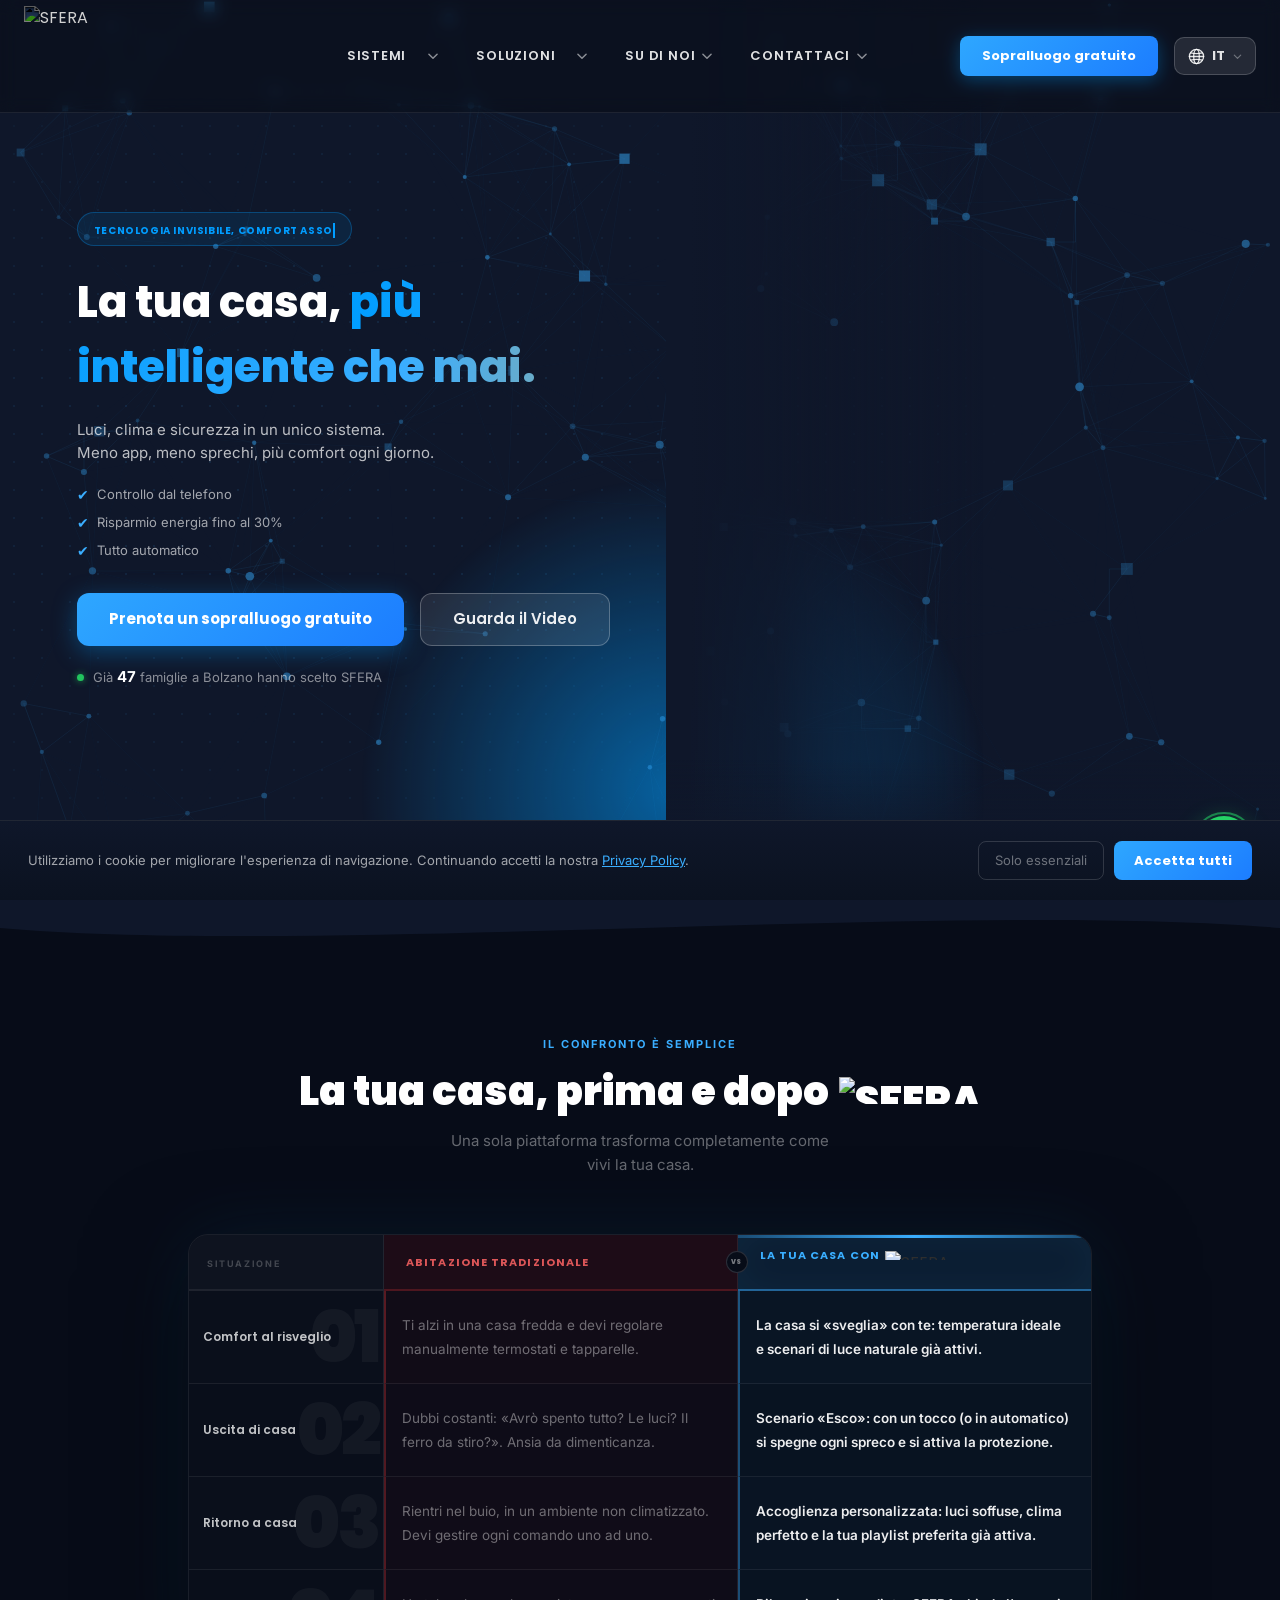
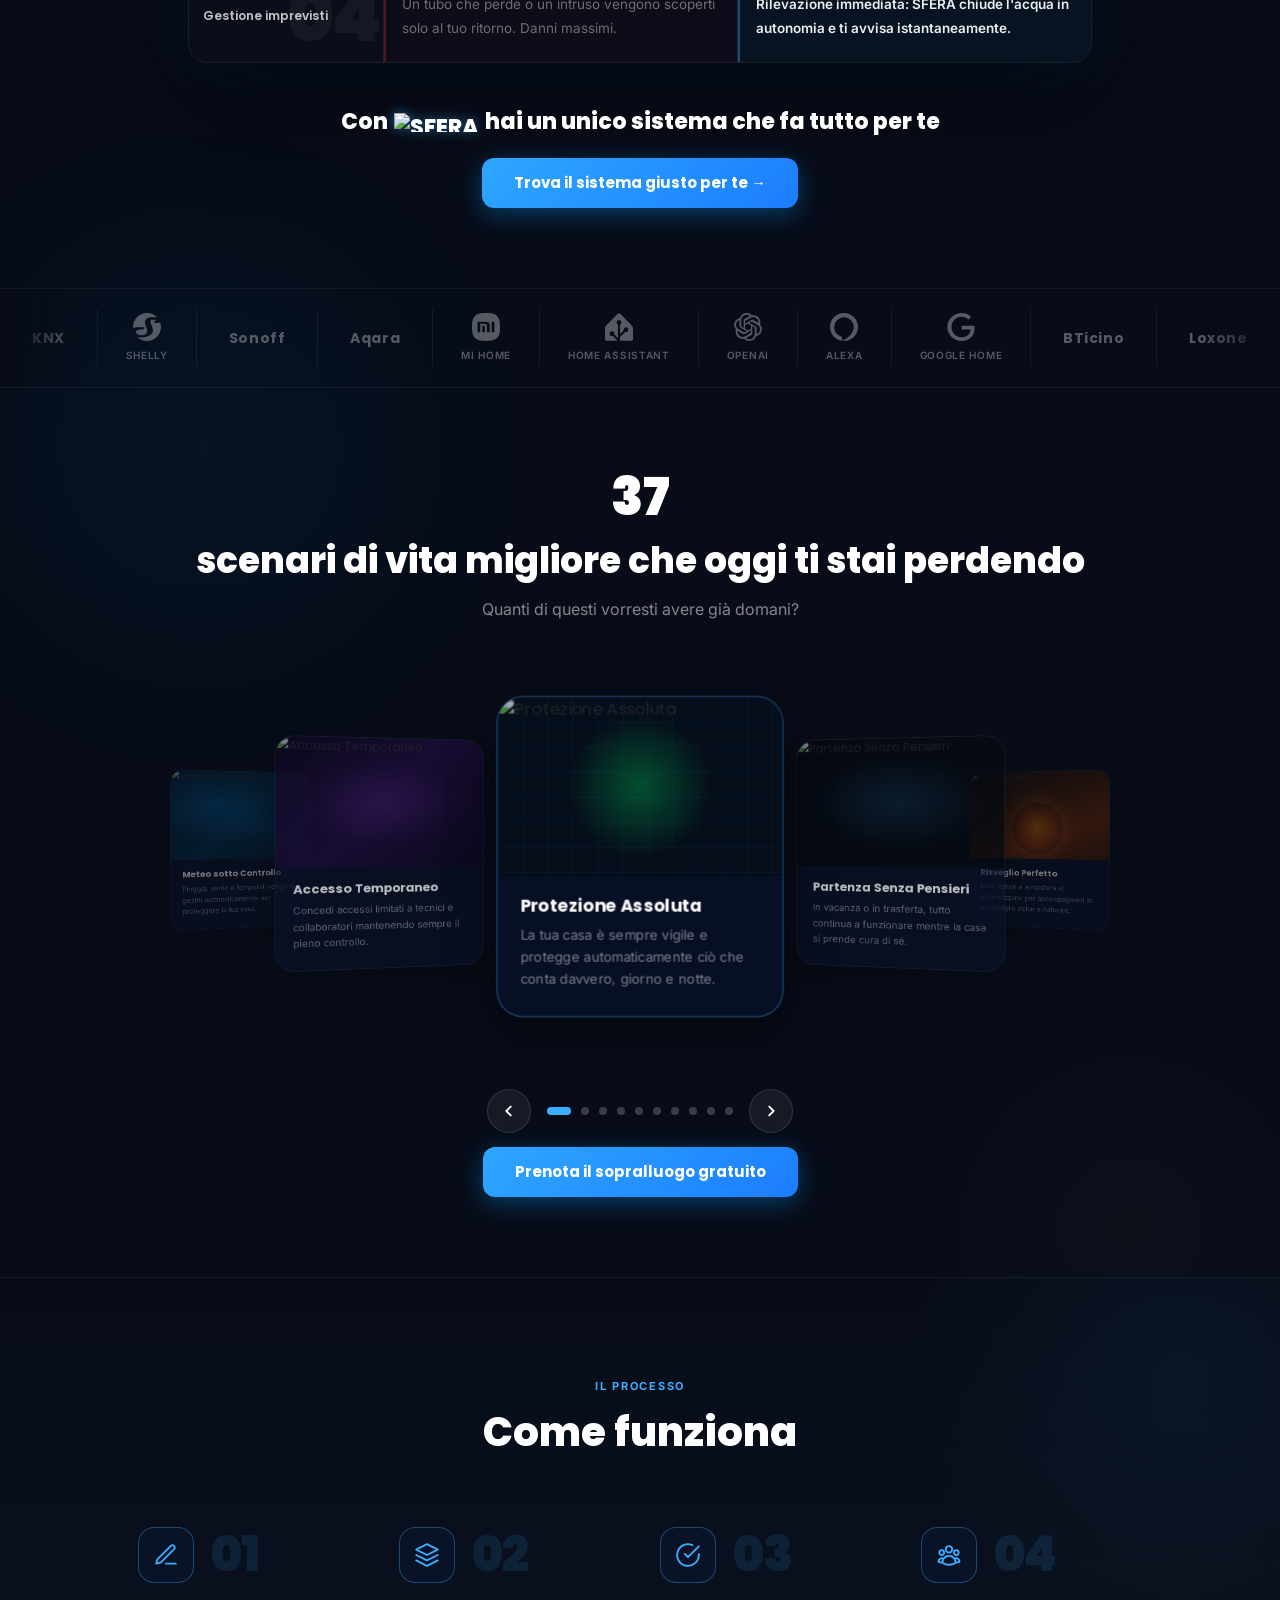
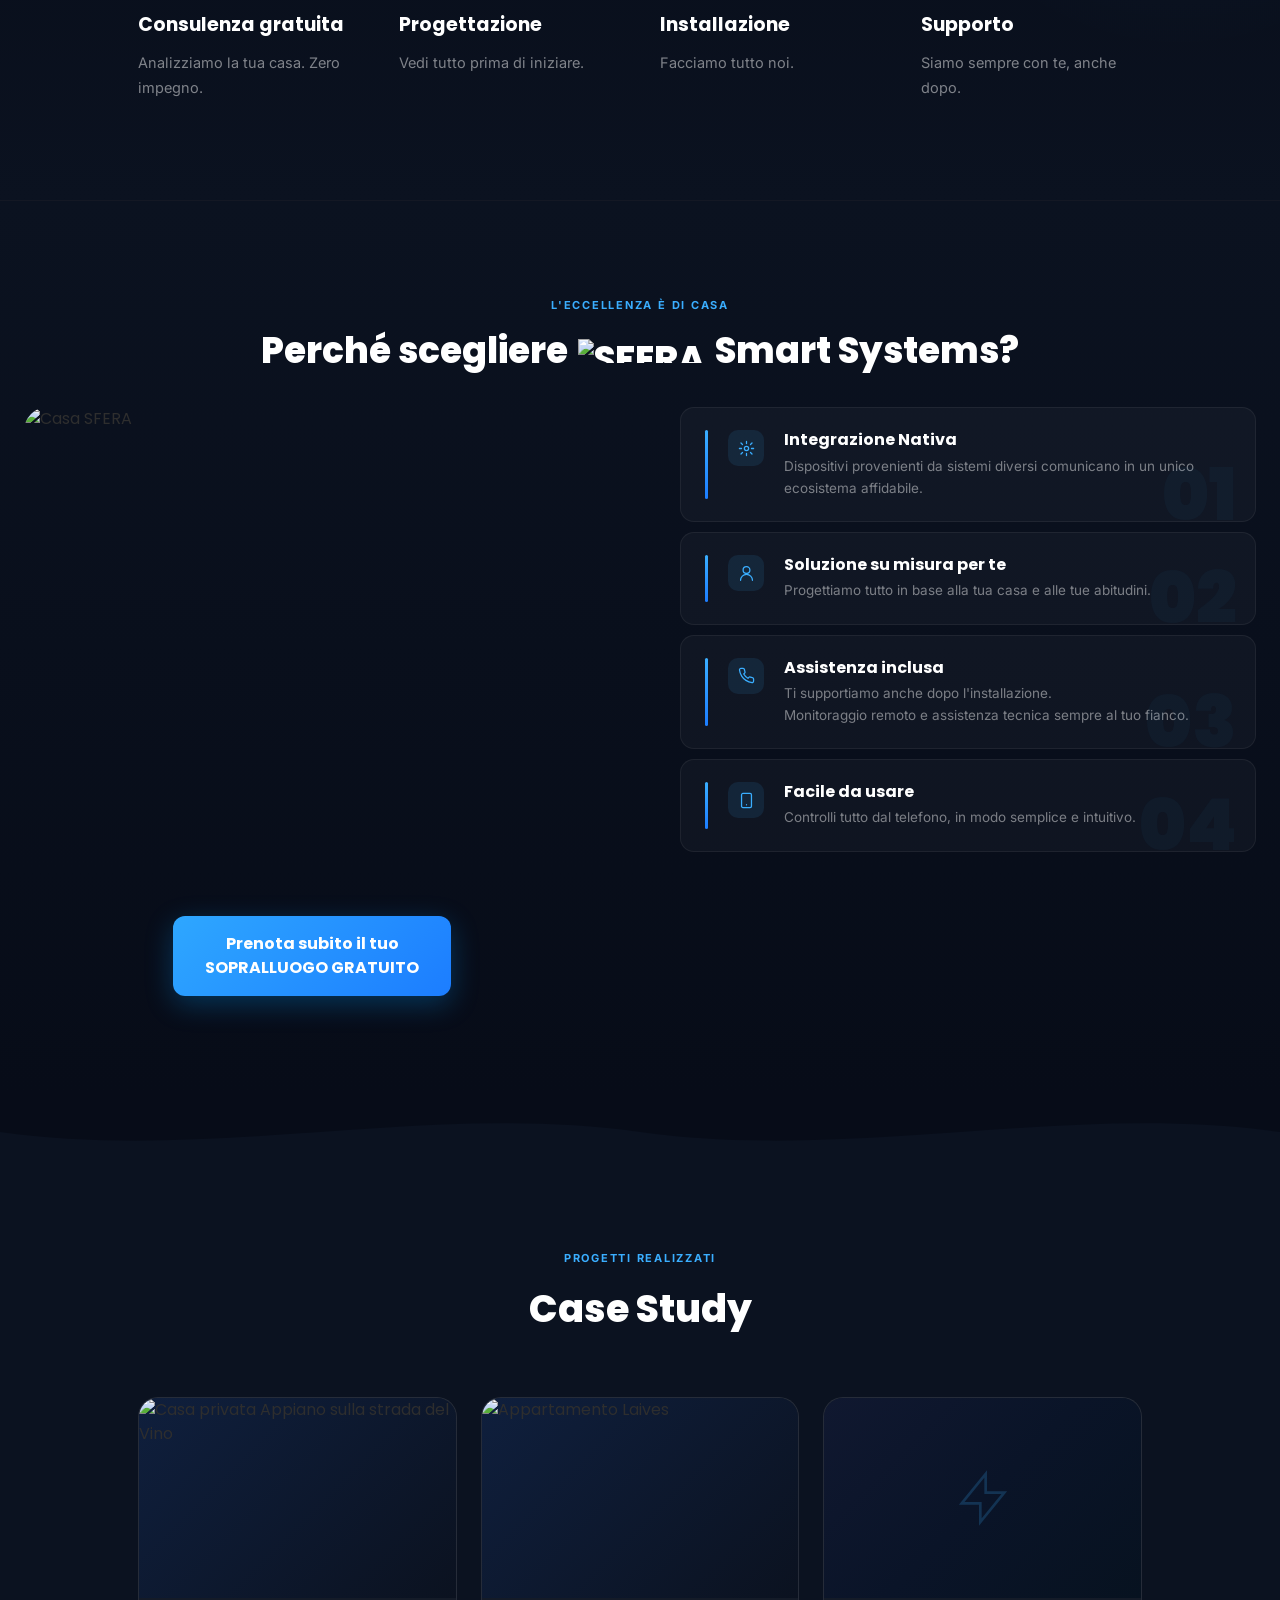
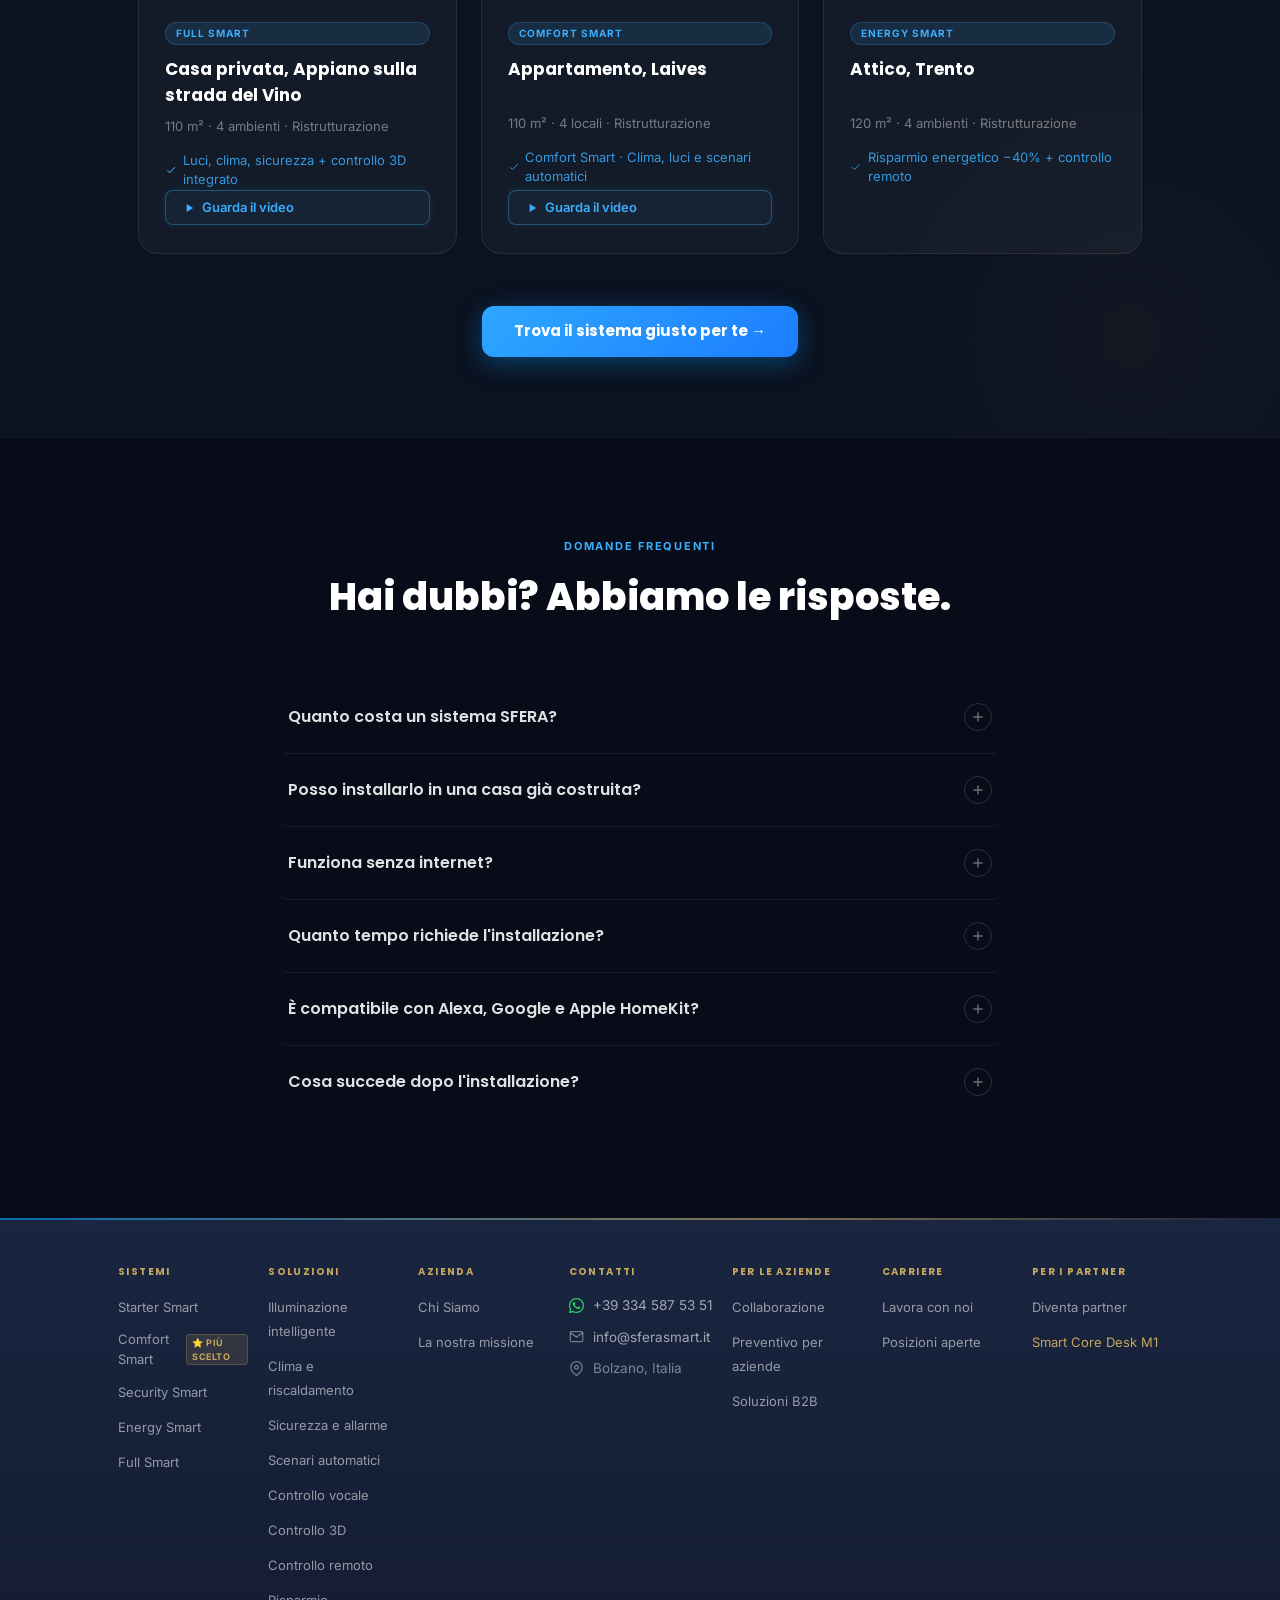
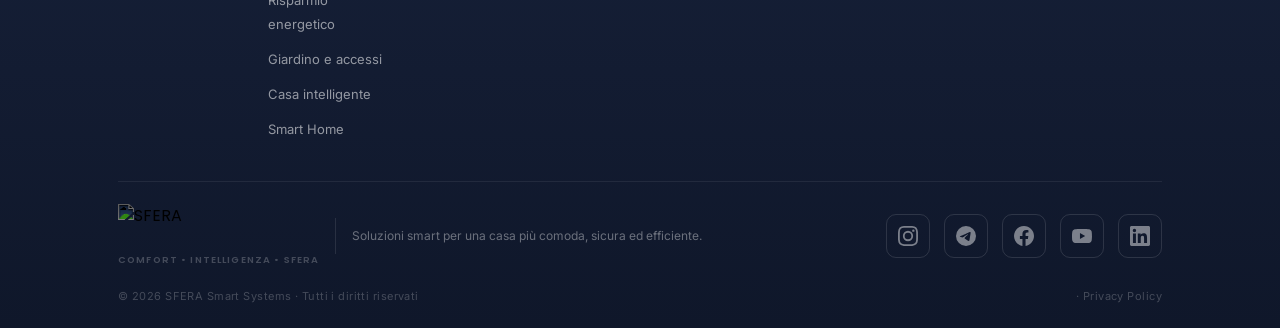
==== commit e64cd6a7: "Update index.html" ====
--- a/index.html
+++ b/index.html
@@ -27,7 +27,7 @@
     <meta property="og:url"         content="https://www.sferasmart.it/">
     <meta property="og:title"       content="Casa Intelligente a Bolzano | SFERA Smart Systems">
     <meta property="og:description" content="Soluzioni domotiche su misura a Bolzano. Luci, clima, sicurezza e scenari automatici per una casa più comoda, sicura ed efficiente.">
-    <meta property="og:image"       content="https://bb79a1ee21a26a1a7c7f0de9adcfa182.r2.cloudflarestorage.com/immagini-sito-sfera">
+    <meta property="og:image"       content="https://pub-44959884b7a3445e9cded0e19e615a07.r2.dev">
     <meta property="og:image:width"  content="1200">
     <meta property="og:image:height" content="800">
     <meta property="og:image:alt"   content="Casa smart a Bolzano — SFERA Smart Systems">
@@ -37,7 +37,7 @@
     <meta name="twitter:card"       content="summary_large_image">
     <meta name="twitter:title"      content="SFERA Smart Systems | Home Automation Premium">
     <meta name="twitter:description" content="Soluzioni domotiche su misura a Bolzano. Sopralluogo gratuito.">
-    <meta name="twitter:image"      content="https://bb79a1ee21a26a1a7c7f0de9adcfa182.r2.cloudflarestorage.com/immagini-sito-sfera">
+    <meta name="twitter:image"      content="https://pub-44959884b7a3445e9cded0e19e615a07.r2.dev">
     <!-- Preconnect for faster Google Fonts -->
     <link rel="preconnect" href="https://fonts.googleapis.com">
     <link rel="preconnect" href="https://pub-a92582c773094eecb29c572fa1712b3d.r2.dev" crossorigin>
@@ -84,7 +84,7 @@
         "https://www.linkedin.com/company/126253915/"
       ],
       "priceRange": "€€€",
-      "image": "https://bb79a1ee21a26a1a7c7f0de9adcfa182.r2.cloudflarestorage.com/immagini-sito-sfera",
+      "image": "https://pub-44959884b7a3445e9cded0e19e615a07.r2.dev",
       "areaServed": {
         "@type": "GeoCircle",
         "geoMidpoint": { "@type": "GeoCoordinates", "latitude": 46.4983, "longitude": 11.3548 },
@@ -1327,7 +1327,7 @@
                 </div>
                 <!-- Riga 2: immagine | card -->
                 <div class="why-image-cell reveal">
-                    <img src="https://bb79a1ee21a26a1a7c7f0de9adcfa182.r2.cloudflarestorage.com/immagini-sito-sfera" alt="Casa SFERA" loading="lazy" decoding="async" style="width:100%;height:100%;object-fit:cover;border-radius:24px;display:block;">
+                    <img src="https://pub-44959884b7a3445e9cded0e19e615a07.r2.dev" alt="Casa SFERA" loading="lazy" decoding="async" style="width:100%;height:100%;object-fit:cover;border-radius:24px;display:block;">
                 </div>
                 <div>
                     <div style="display:flex;flex-direction:column;gap:10px;">
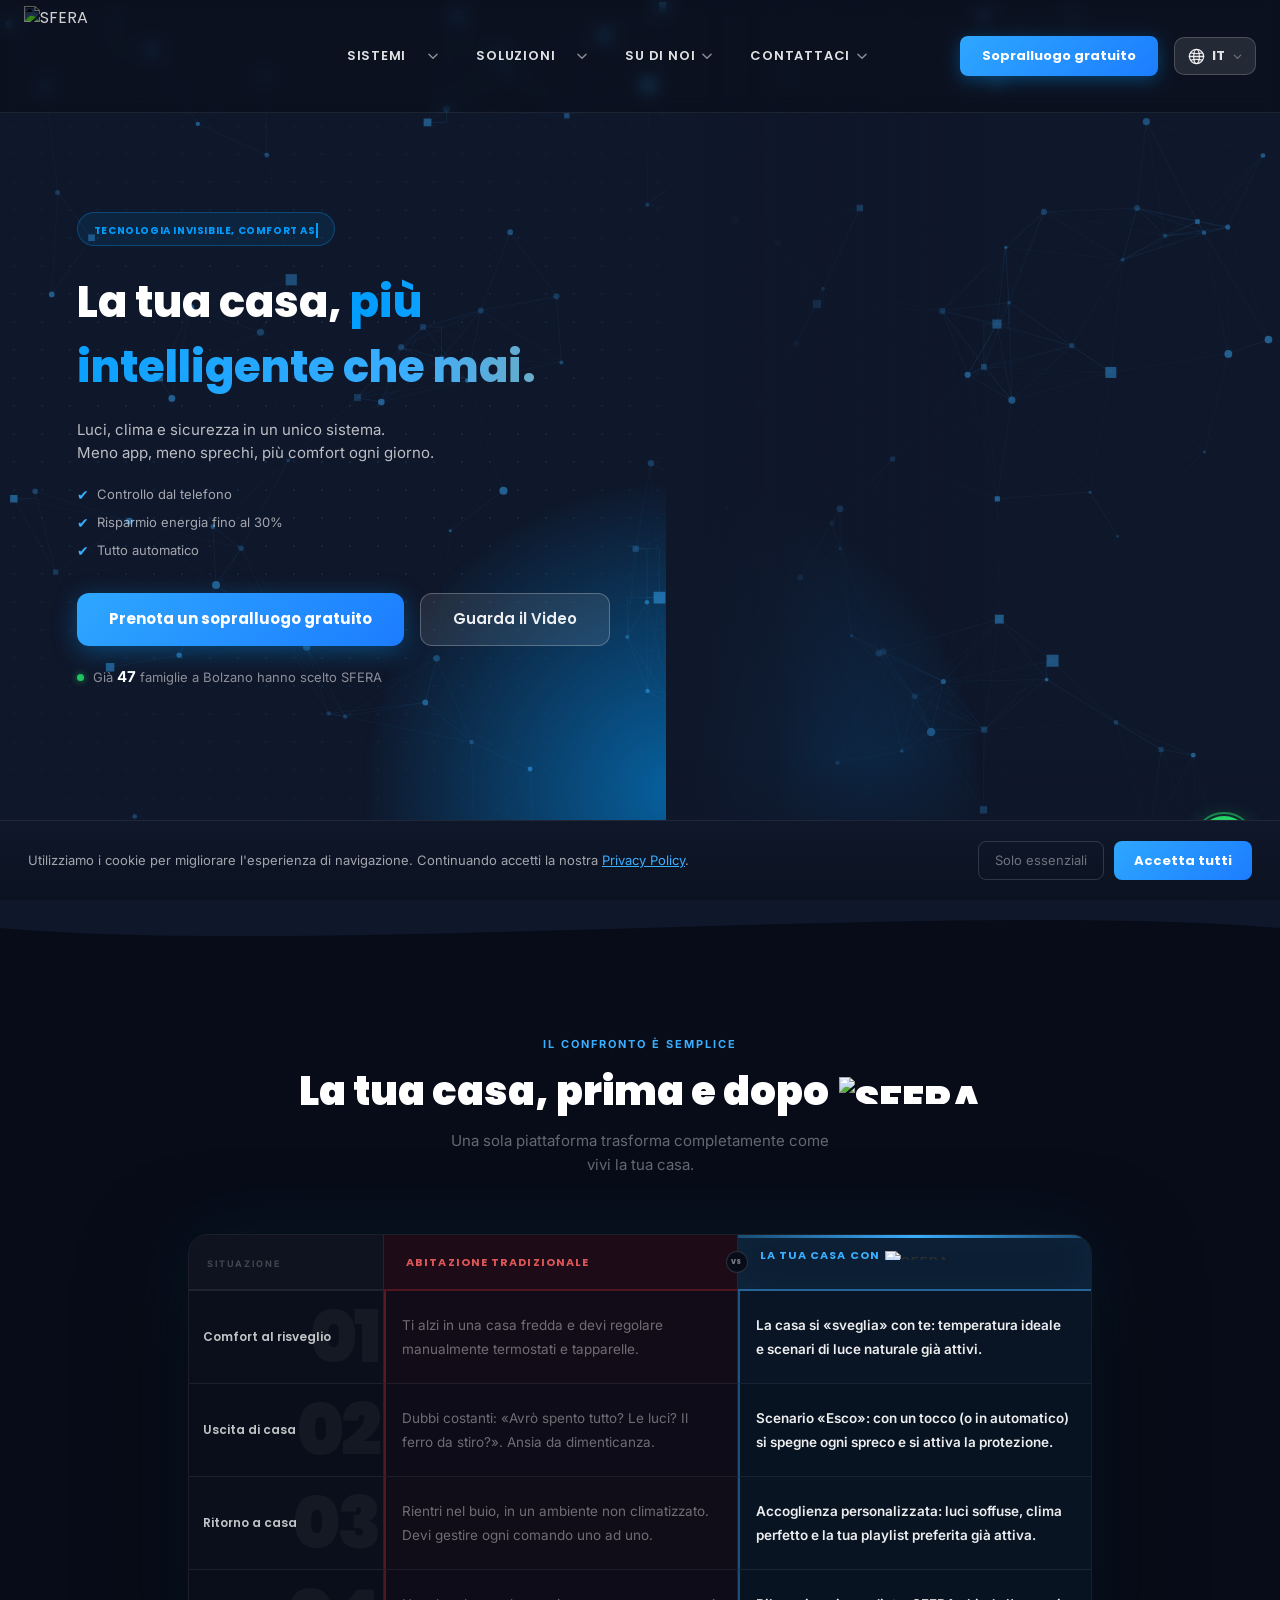
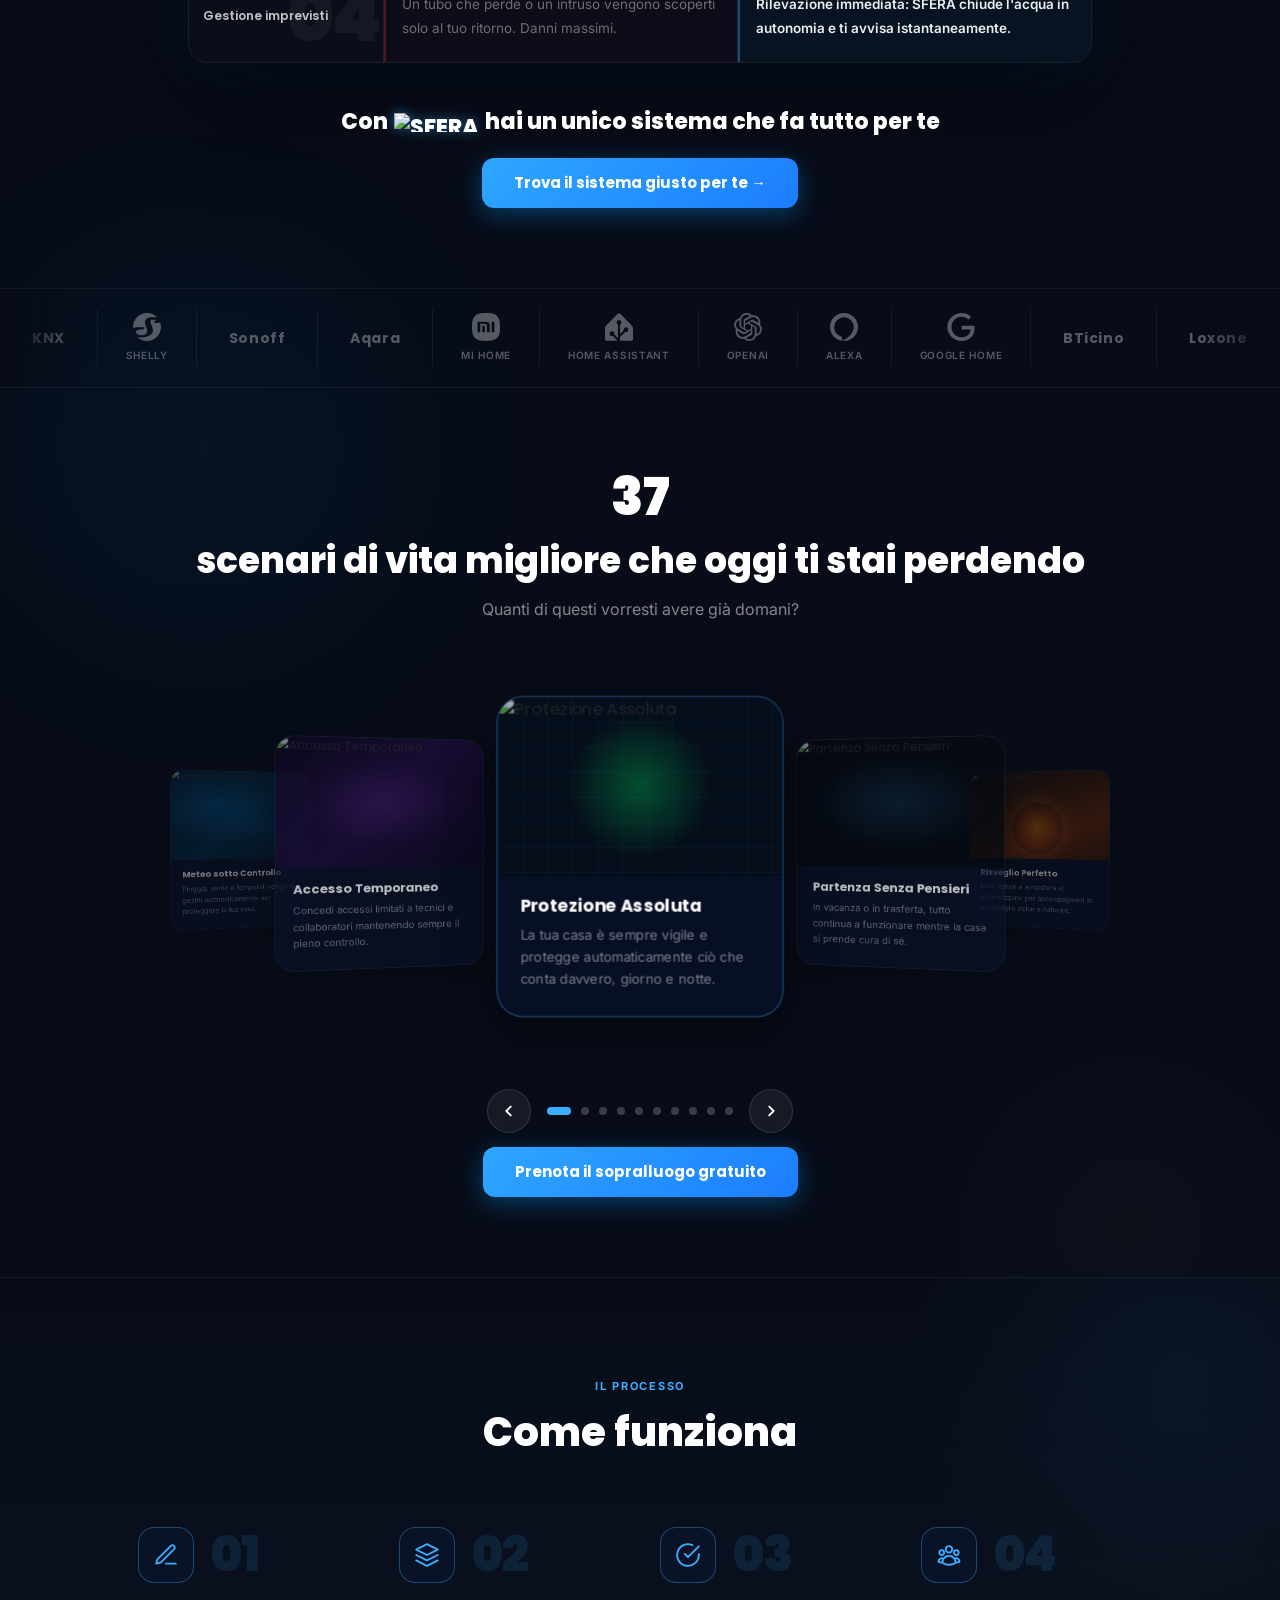
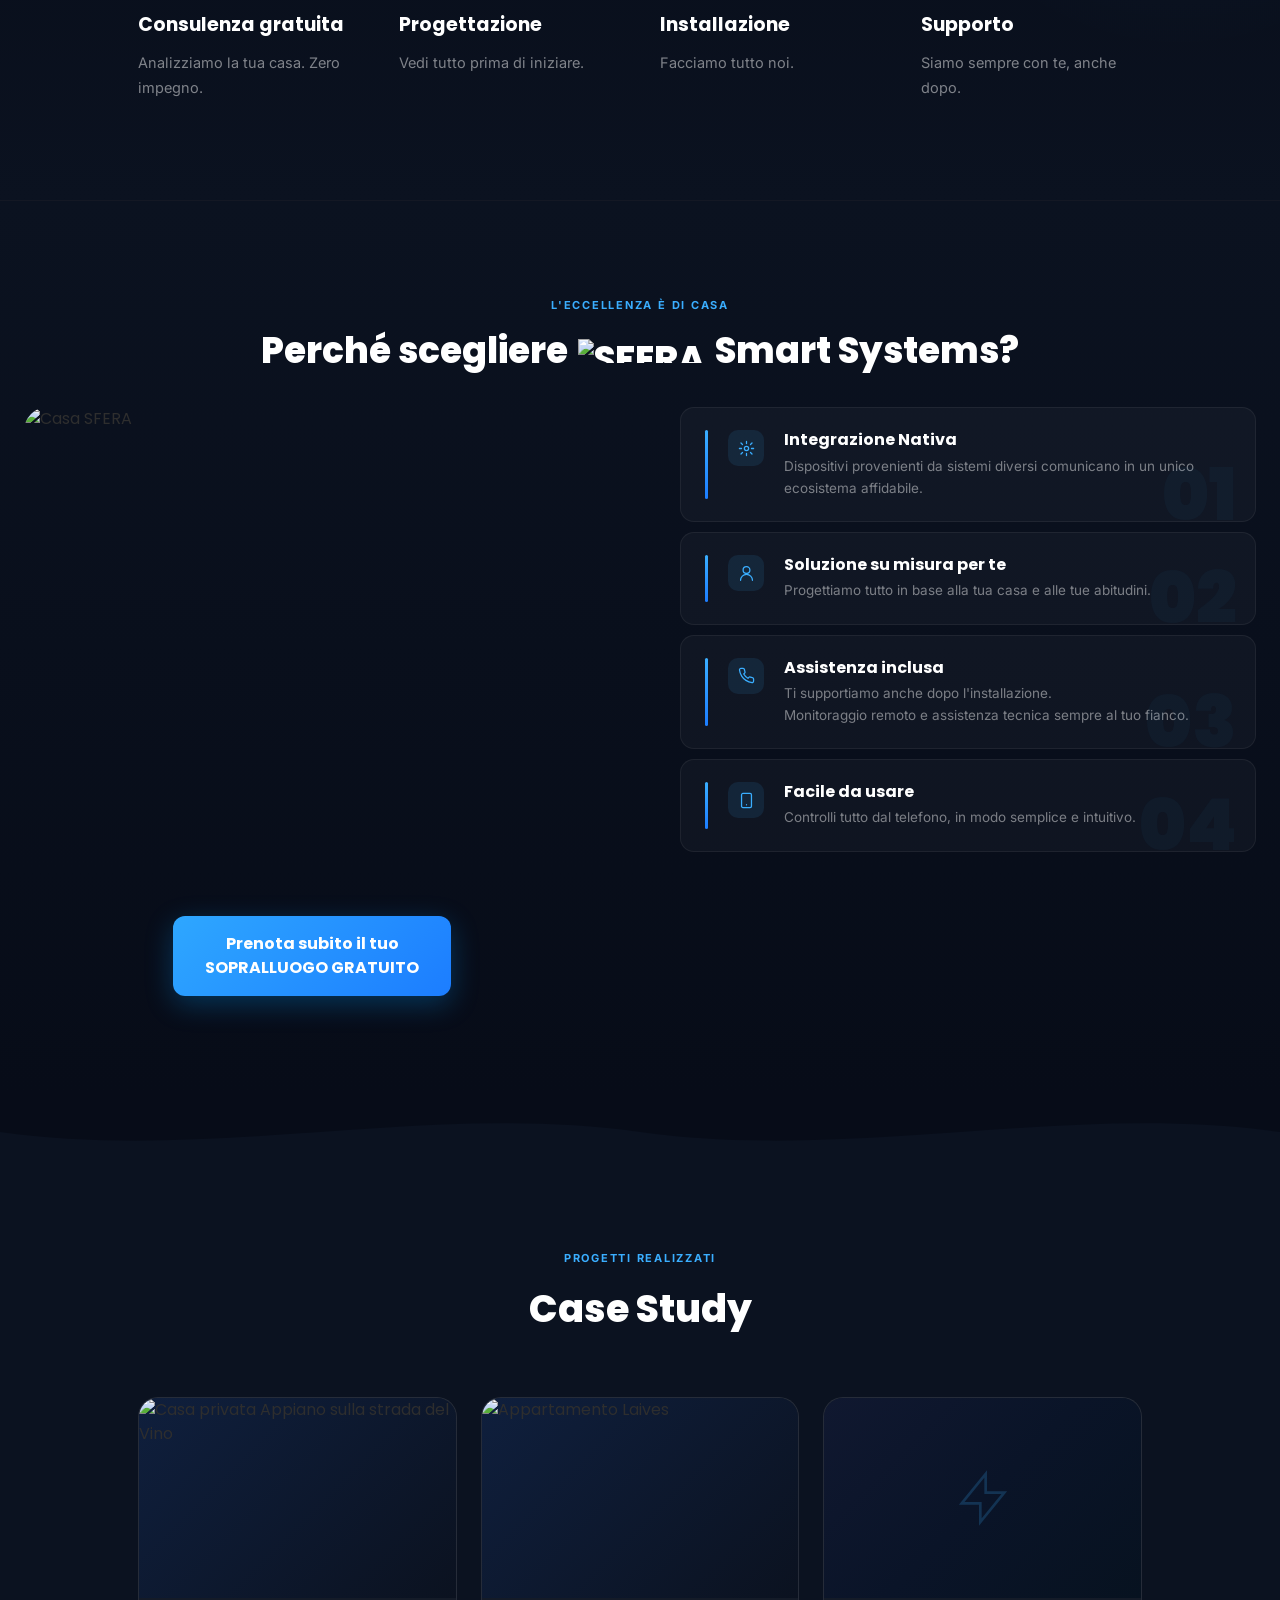
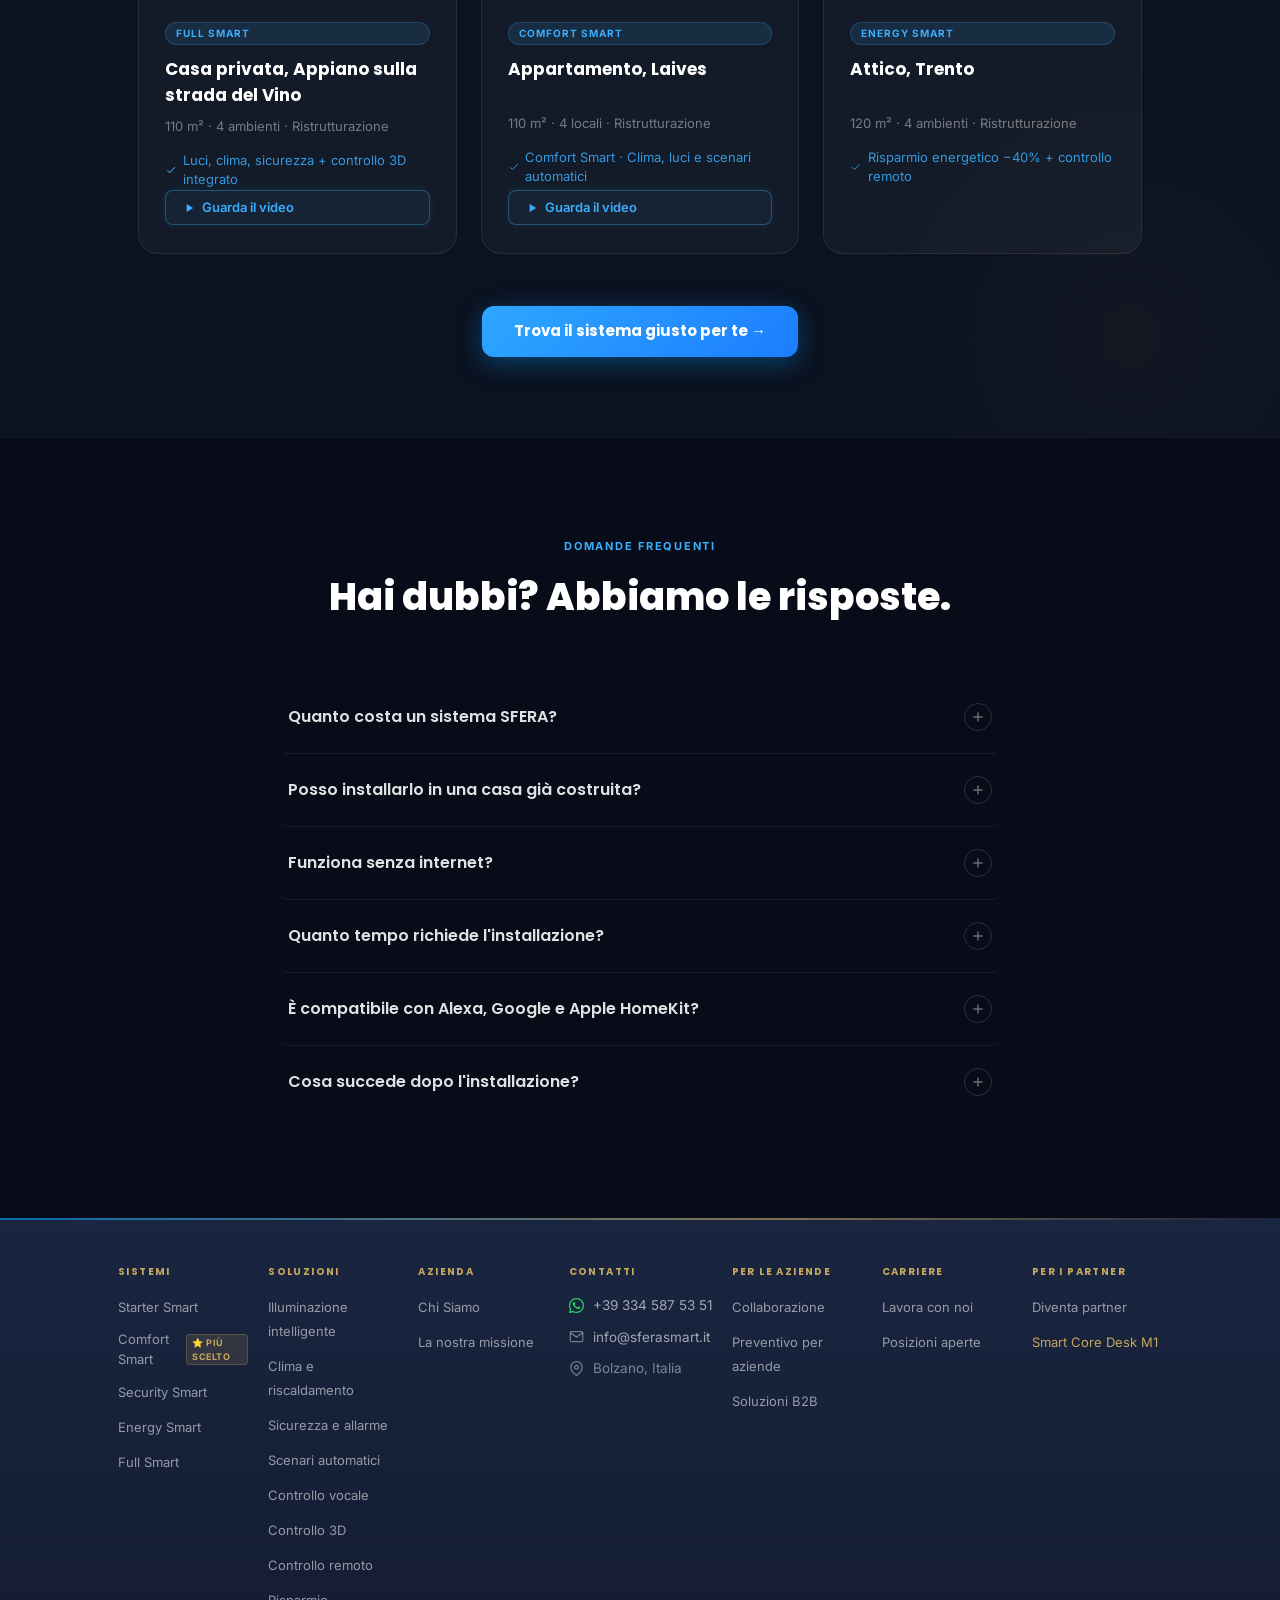
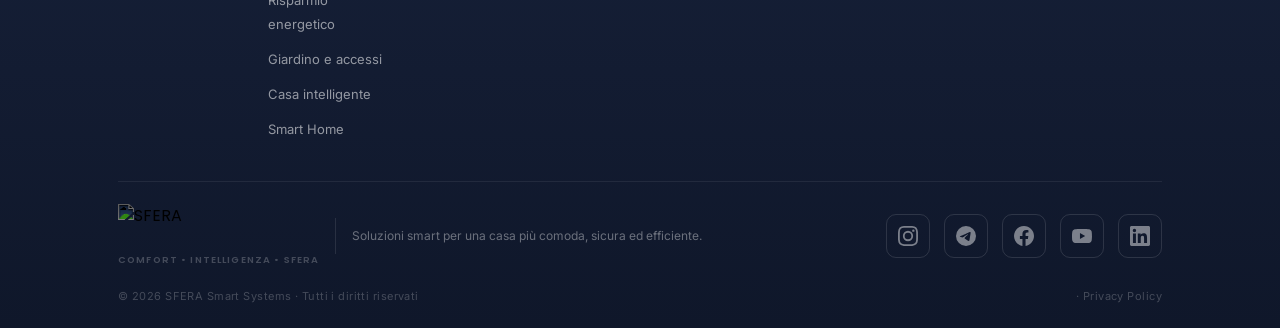
==== commit 1270bade: "Update index.html" ====
--- a/index.html
+++ b/index.html
@@ -27,7 +27,7 @@
     <meta property="og:url"         content="https://www.sferasmart.it/">
     <meta property="og:title"       content="Casa Intelligente a Bolzano | SFERA Smart Systems">
     <meta property="og:description" content="Soluzioni domotiche su misura a Bolzano. Luci, clima, sicurezza e scenari automatici per una casa più comoda, sicura ed efficiente.">
-    <meta property="og:image"       content="https://pub-44959884b7a3445e9cded0e19e615a07.r2.dev">
+    <meta property="og:image"       content="https://pub-44959884b7a3445e9cded0e19e615a07.r2.dev/Relax%20in%20chalet%20con%20vista%20sulle%20Alpi.webp">
     <meta property="og:image:width"  content="1200">
     <meta property="og:image:height" content="800">
     <meta property="og:image:alt"   content="Casa smart a Bolzano — SFERA Smart Systems">
@@ -37,7 +37,7 @@
     <meta name="twitter:card"       content="summary_large_image">
     <meta name="twitter:title"      content="SFERA Smart Systems | Home Automation Premium">
     <meta name="twitter:description" content="Soluzioni domotiche su misura a Bolzano. Sopralluogo gratuito.">
-    <meta name="twitter:image"      content="https://pub-44959884b7a3445e9cded0e19e615a07.r2.dev">
+    <meta name="twitter:image"      content="https://pub-44959884b7a3445e9cded0e19e615a07.r2.dev/Relax%20in%20chalet%20con%20vista%20sulle%20Alpi.webp">
     <!-- Preconnect for faster Google Fonts -->
     <link rel="preconnect" href="https://fonts.googleapis.com">
     <link rel="preconnect" href="https://pub-a92582c773094eecb29c572fa1712b3d.r2.dev" crossorigin>
@@ -84,7 +84,7 @@
         "https://www.linkedin.com/company/126253915/"
       ],
       "priceRange": "€€€",
-      "image": "https://pub-44959884b7a3445e9cded0e19e615a07.r2.dev",
+      "image": "https://pub-44959884b7a3445e9cded0e19e615a07.r2.dev/Relax%20in%20chalet%20con%20vista%20sulle%20Alpi.webp",
       "areaServed": {
         "@type": "GeoCircle",
         "geoMidpoint": { "@type": "GeoCoordinates", "latitude": 46.4983, "longitude": 11.3548 },
@@ -1327,7 +1327,7 @@
                 </div>
                 <!-- Riga 2: immagine | card -->
                 <div class="why-image-cell reveal">
-                    <img src="https://pub-44959884b7a3445e9cded0e19e615a07.r2.dev" alt="Casa SFERA" loading="lazy" decoding="async" style="width:100%;height:100%;object-fit:cover;border-radius:24px;display:block;">
+                    <img src="https://pub-44959884b7a3445e9cded0e19e615a07.r2.dev/Relax%20in%20chalet%20con%20vista%20sulle%20Alpi.webp" alt="Casa SFERA" loading="lazy" decoding="async" style="width:100%;height:100%;object-fit:cover;border-radius:24px;display:block;">
                 </div>
                 <div>
                     <div style="display:flex;flex-direction:column;gap:10px;">
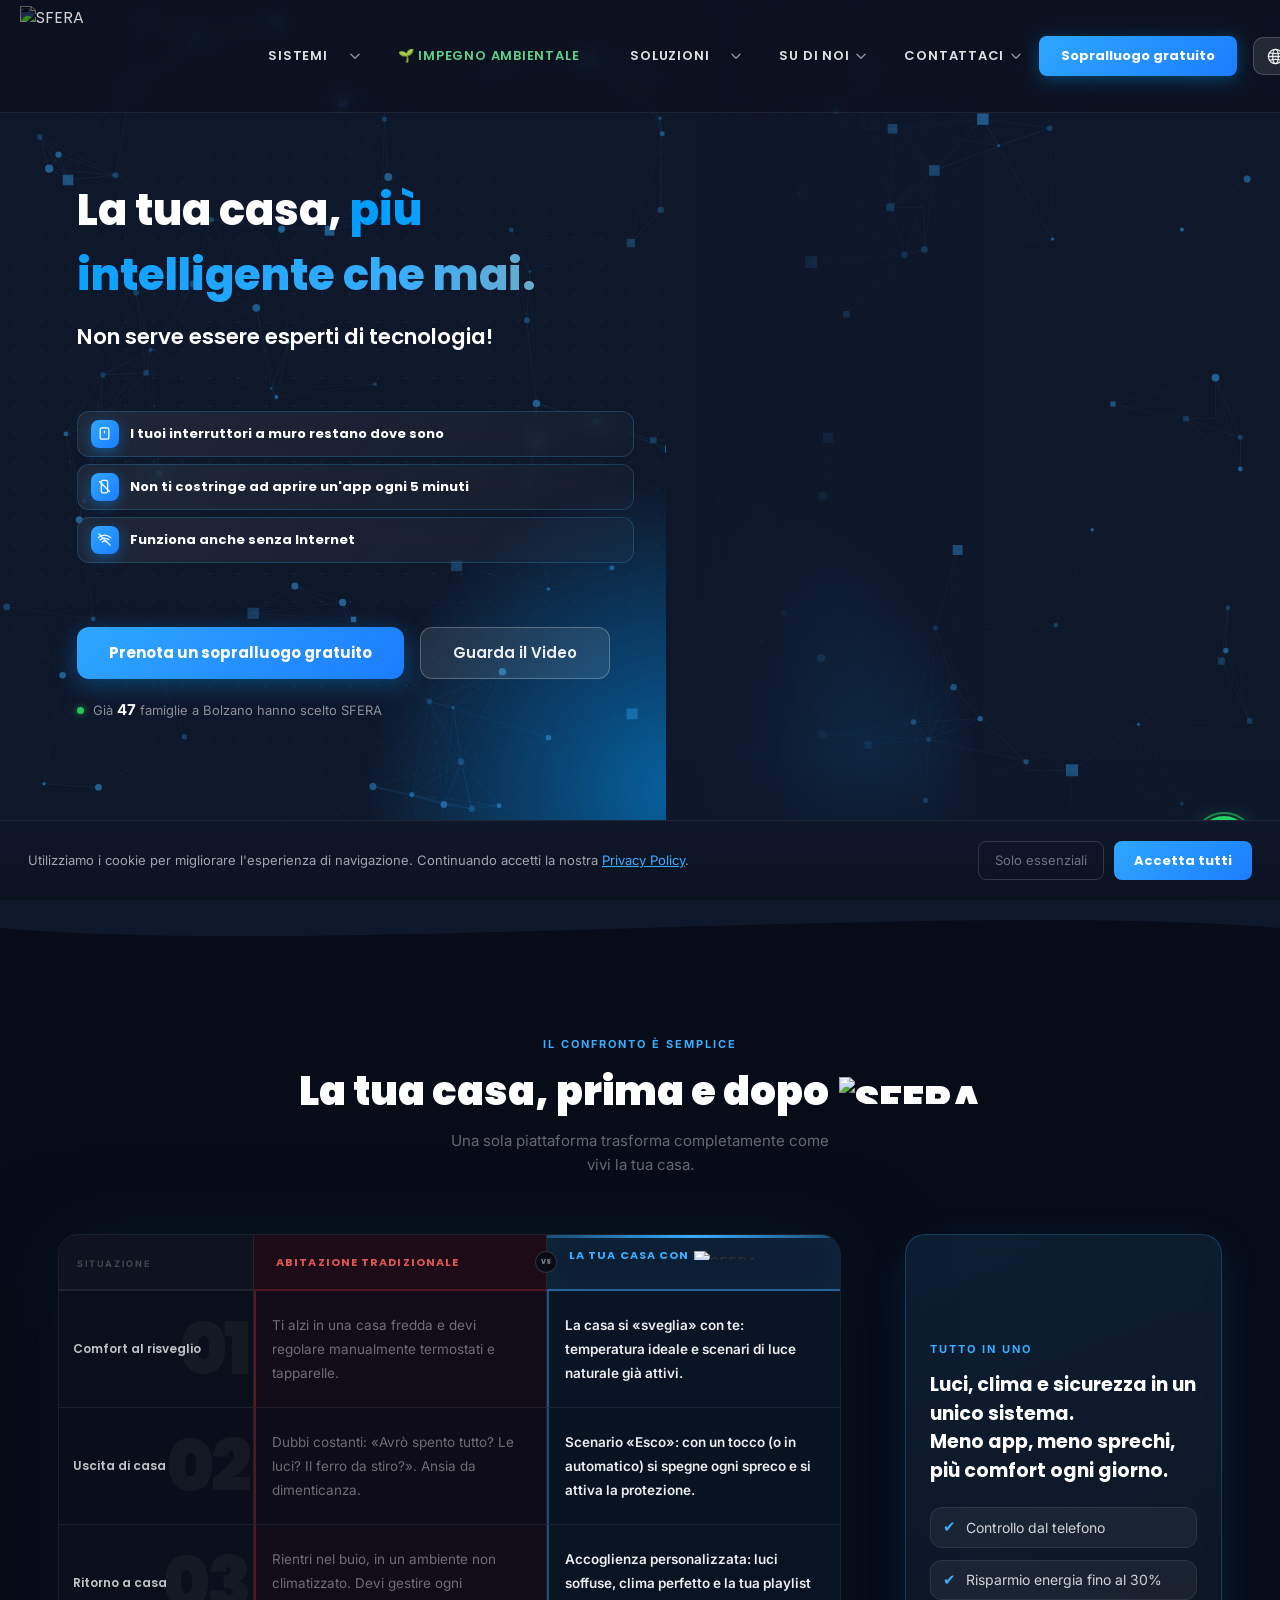
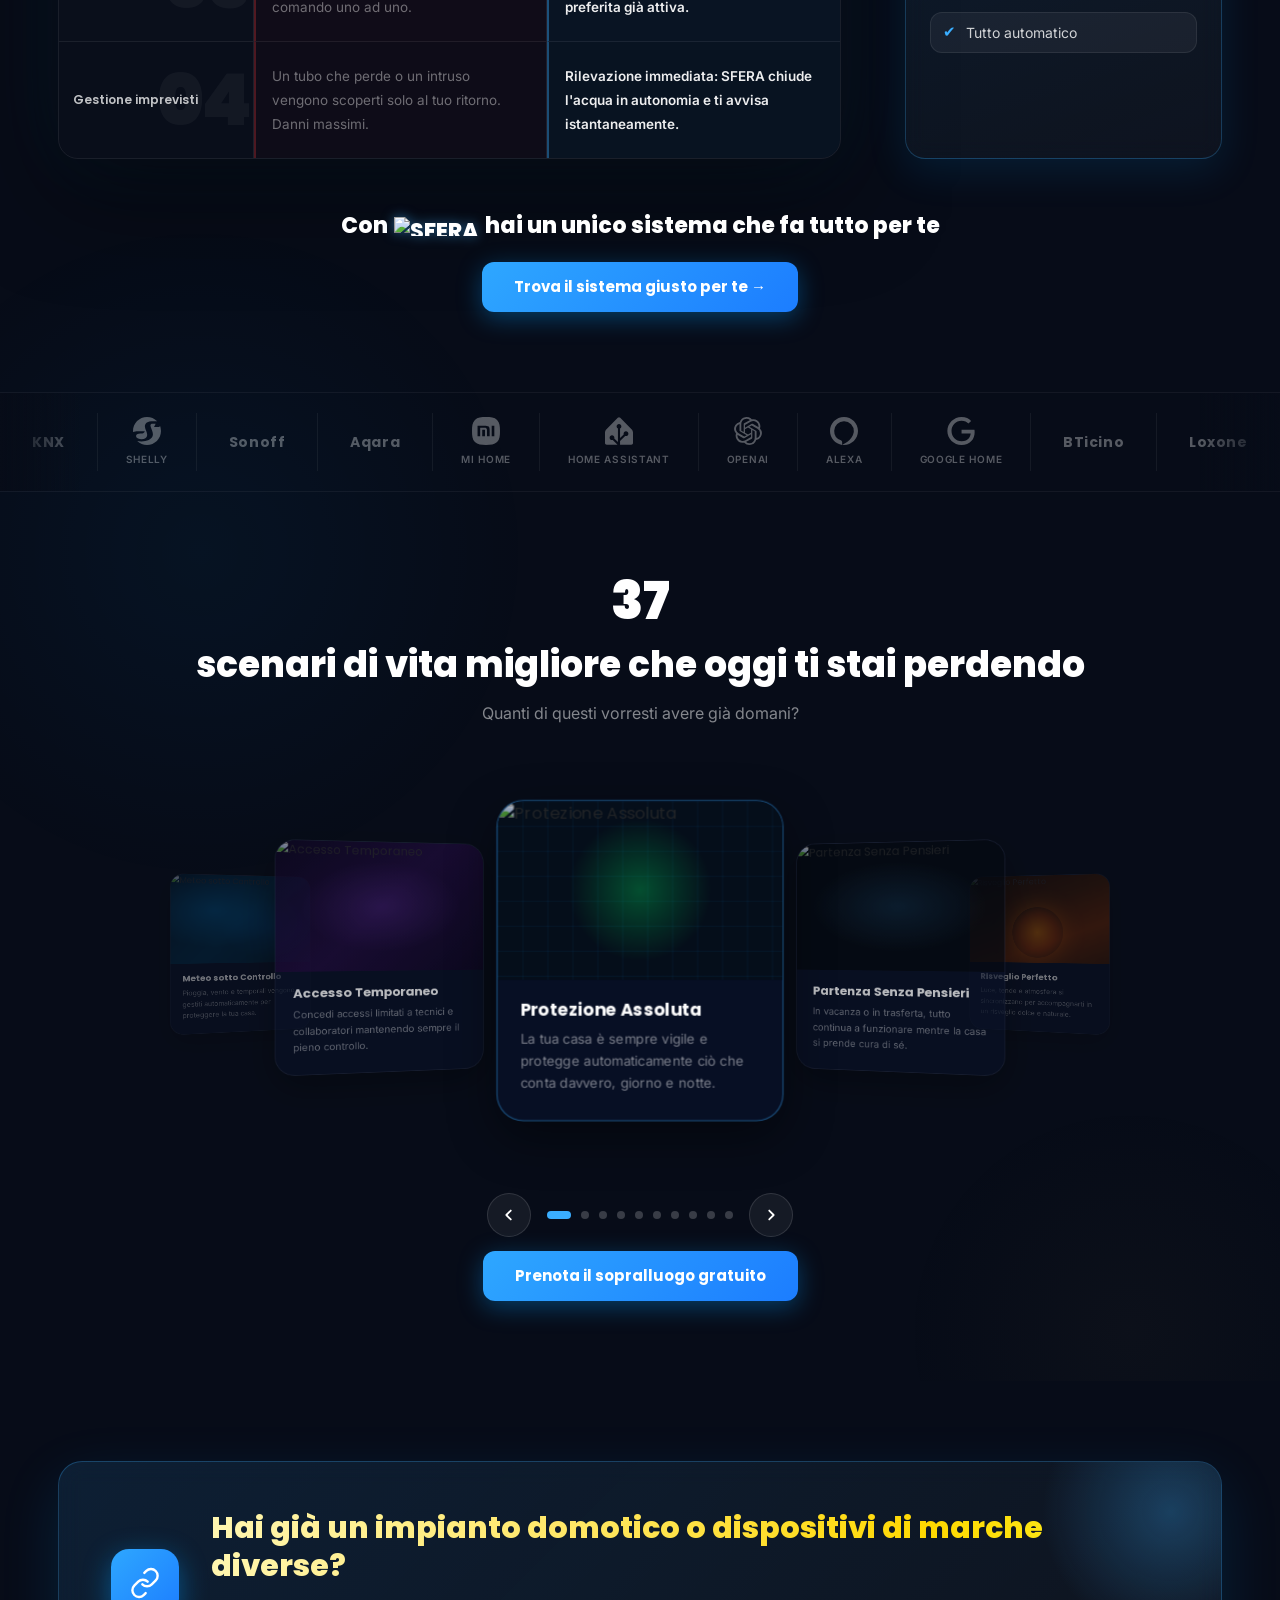
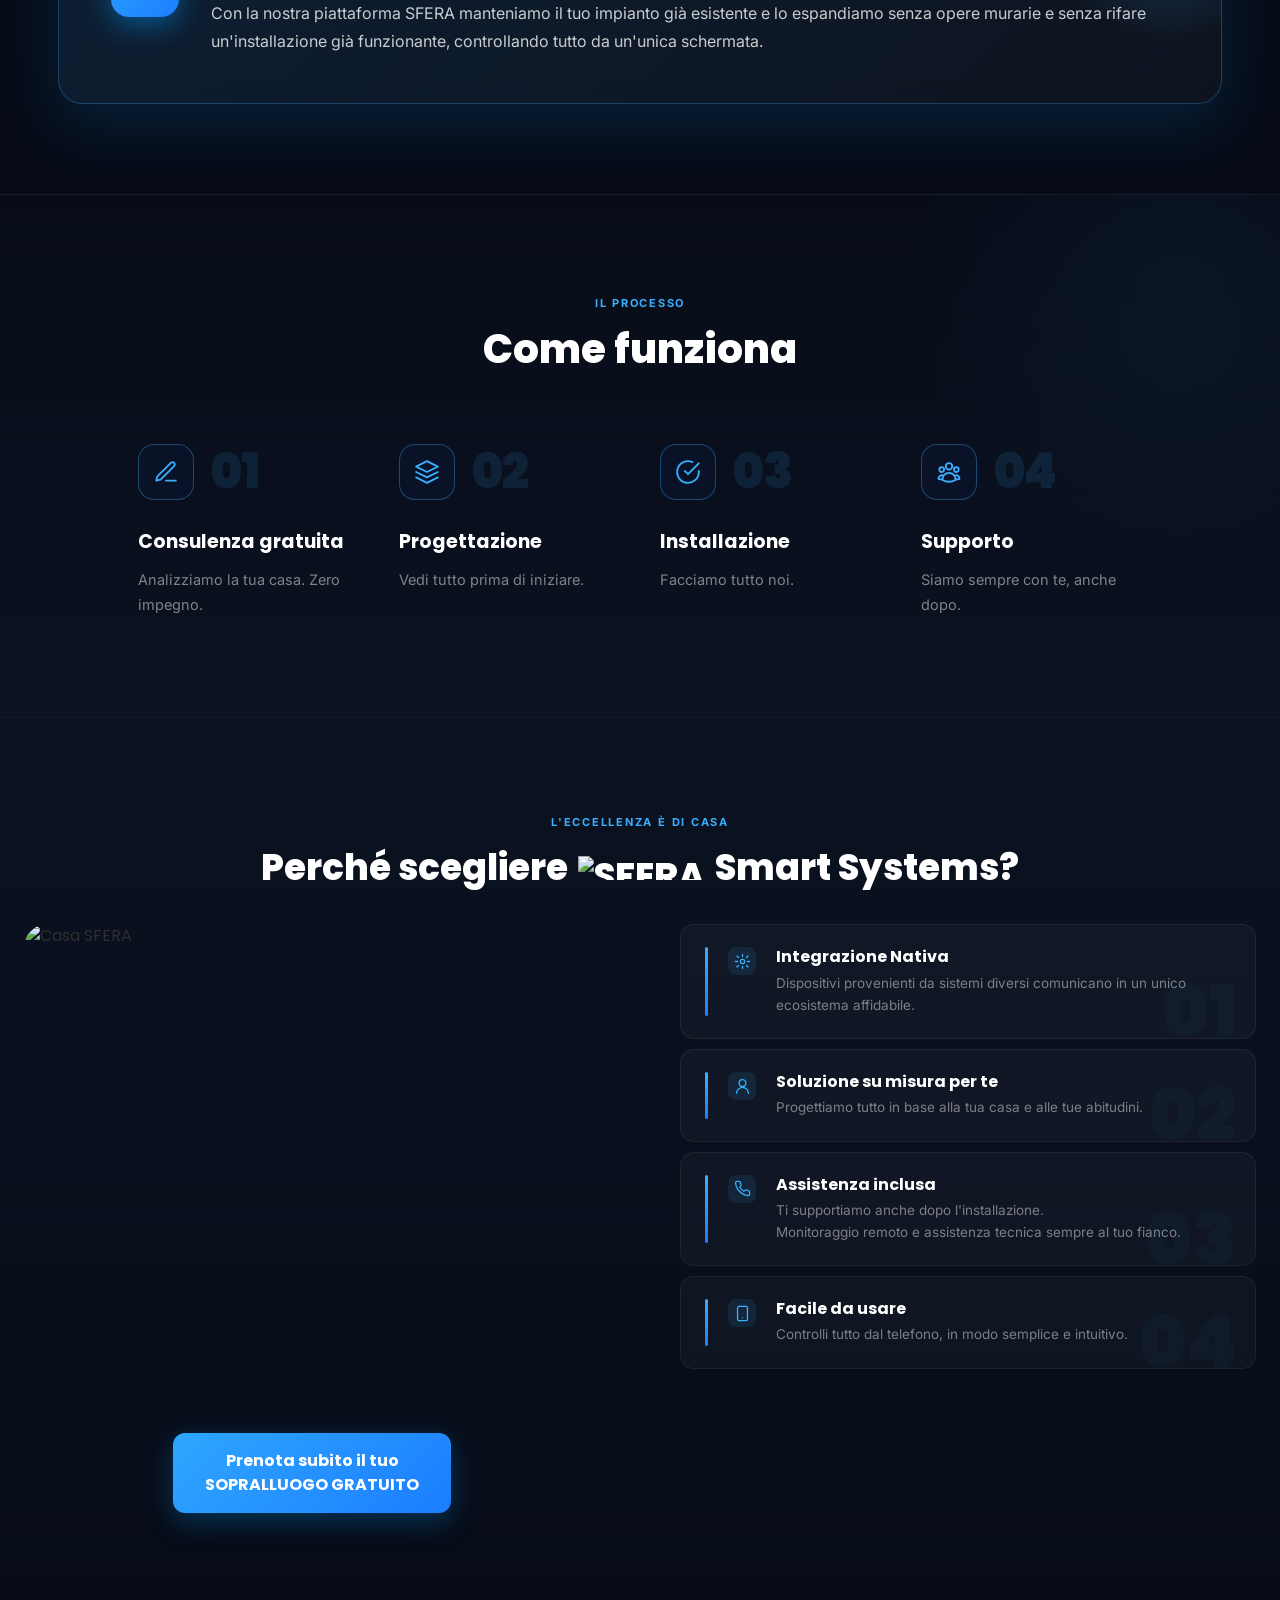
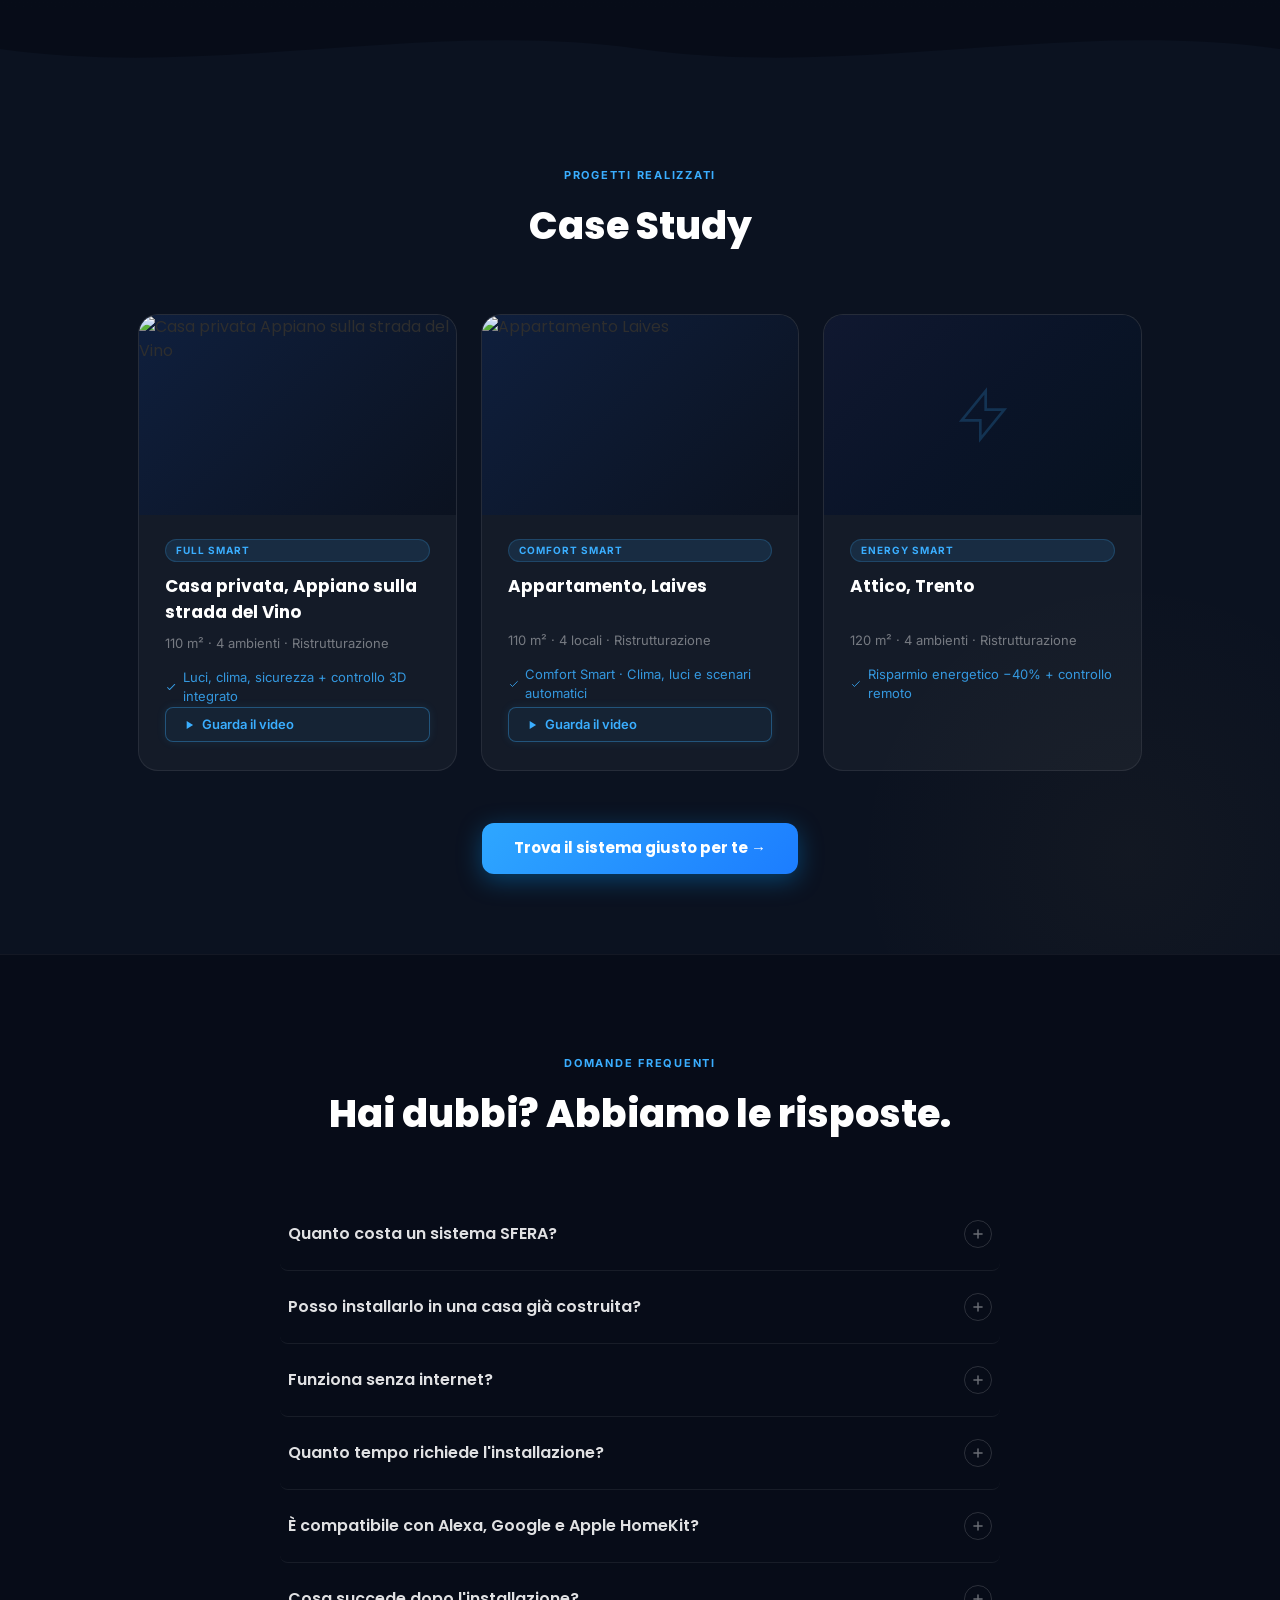
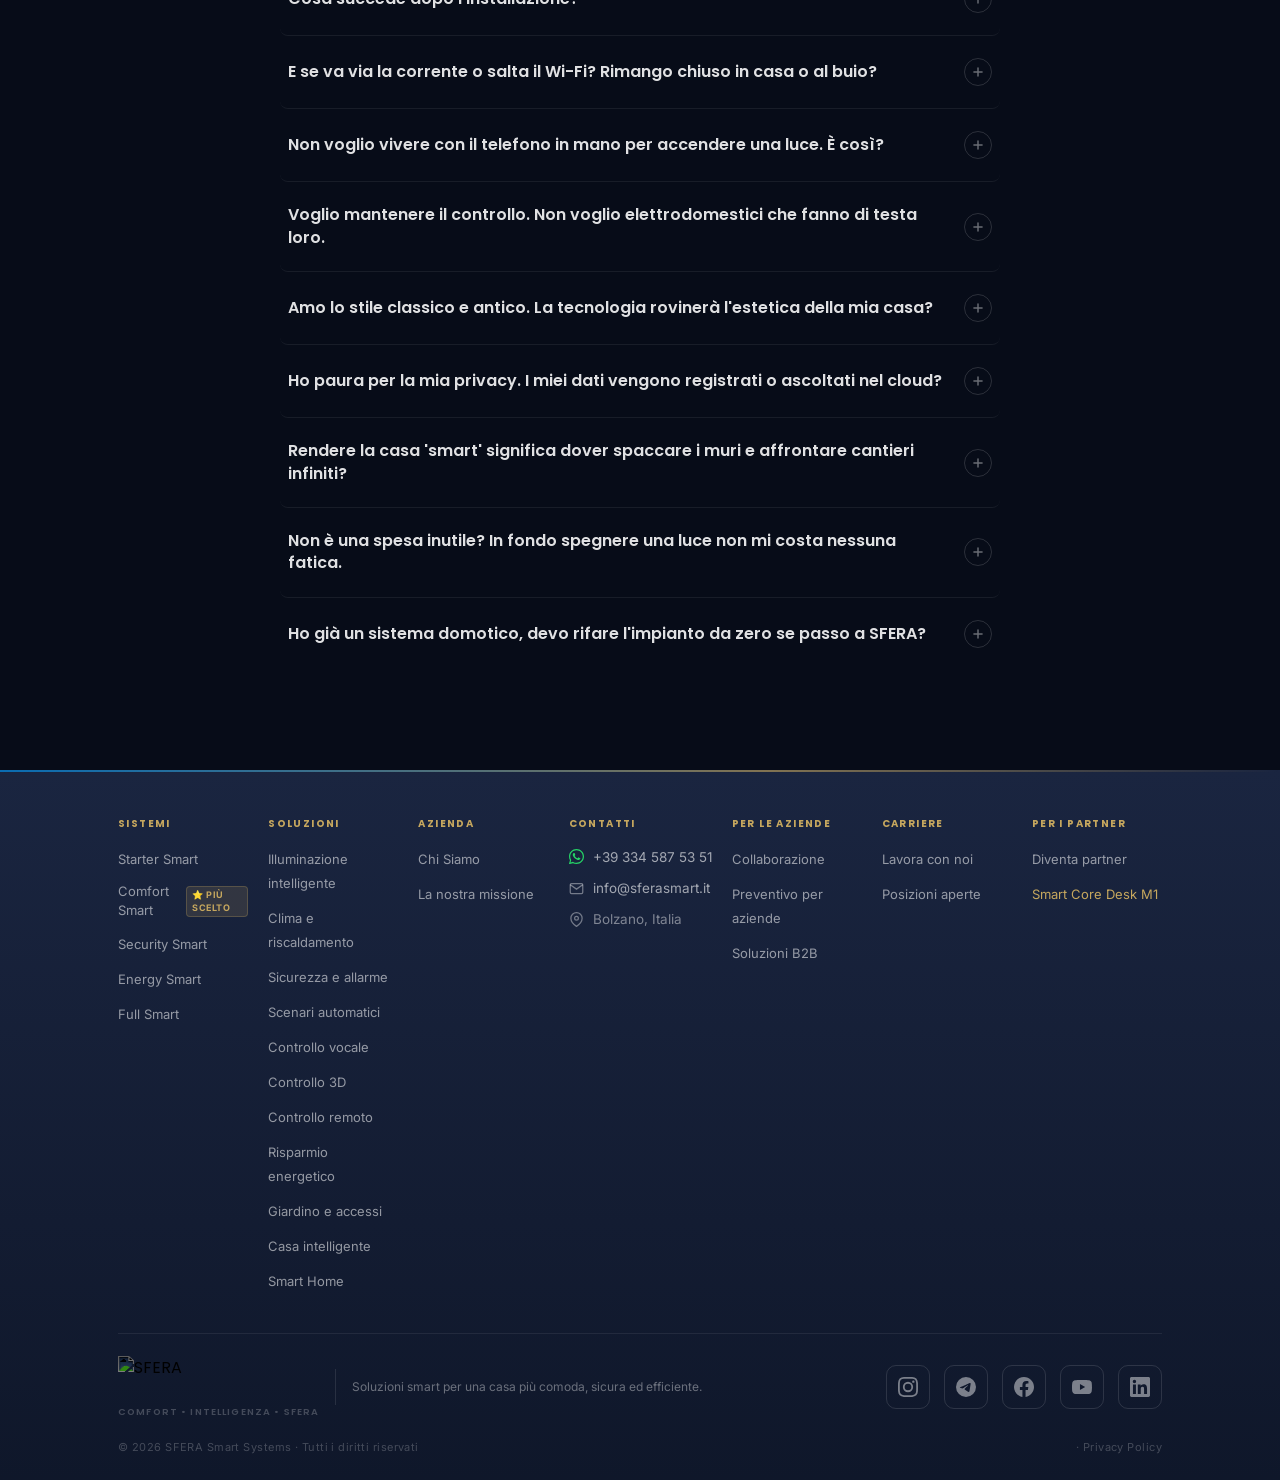
==== commit 9cb96bd9: "Add files via upload" ====
--- a/index.html
+++ b/index.html
@@ -27,7 +27,7 @@
     <meta property="og:url"         content="https://www.sferasmart.it/">
     <meta property="og:title"       content="Casa Intelligente a Bolzano | SFERA Smart Systems">
     <meta property="og:description" content="Soluzioni domotiche su misura a Bolzano. Luci, clima, sicurezza e scenari automatici per una casa più comoda, sicura ed efficiente.">
-    <meta property="og:image"       content="https://pub-44959884b7a3445e9cded0e19e615a07.r2.dev/Relax%20in%20chalet%20con%20vista%20sulle%20Alpi.webp">
+    <meta property="og:image"       content="https://pub-a92582c773094eecb29c572fa1712b3d.r2.dev/Tirol%20casa.webp">
     <meta property="og:image:width"  content="1200">
     <meta property="og:image:height" content="800">
     <meta property="og:image:alt"   content="Casa smart a Bolzano — SFERA Smart Systems">
@@ -37,7 +37,7 @@
     <meta name="twitter:card"       content="summary_large_image">
     <meta name="twitter:title"      content="SFERA Smart Systems | Home Automation Premium">
     <meta name="twitter:description" content="Soluzioni domotiche su misura a Bolzano. Sopralluogo gratuito.">
-    <meta name="twitter:image"      content="https://pub-44959884b7a3445e9cded0e19e615a07.r2.dev/Relax%20in%20chalet%20con%20vista%20sulle%20Alpi.webp">
+    <meta name="twitter:image"      content="https://pub-a92582c773094eecb29c572fa1712b3d.r2.dev/Tirol%20casa.webp">
     <!-- Preconnect for faster Google Fonts -->
     <link rel="preconnect" href="https://fonts.googleapis.com">
     <link rel="preconnect" href="https://pub-a92582c773094eecb29c572fa1712b3d.r2.dev" crossorigin>
@@ -47,7 +47,7 @@
     <!-- Preload hero video -->
     
     <link rel="preload" as="image" href="https://pub-a92582c773094eecb29c572fa1712b3d.r2.dev/prottezione_assoluta.webp" type="image/webp" fetchpriority="high">
-    <link rel="stylesheet" href="style.css?v=226">
+    <link rel="stylesheet" href="style.css?v=227">
     <!-- Schema.org LocalBusiness structured data -->
     <script type="application/ld+json">
     {
@@ -84,7 +84,7 @@
         "https://www.linkedin.com/company/126253915/"
       ],
       "priceRange": "€€€",
-      "image": "https://pub-44959884b7a3445e9cded0e19e615a07.r2.dev/Relax%20in%20chalet%20con%20vista%20sulle%20Alpi.webp",
+      "image": "https://pub-a92582c773094eecb29c572fa1712b3d.r2.dev/Tirol%20casa.webp",
       "areaServed": {
         "@type": "GeoCircle",
         "geoMidpoint": { "@type": "GeoCoordinates", "latitude": 46.4983, "longitude": 11.3548 },
@@ -251,25 +251,10 @@
         }
     });
     </script>
-
-<!-- Meta Pixel Code -->
-<script>
-!function(f,b,e,v,n,t,s)
-{if(f.fbq)return;n=f.fbq=function(){n.callMethod?
-n.callMethod.apply(n,arguments):n.queue.push(arguments)};
-if(!f._fbq)f._fbq=n;n.push=n;n.loaded=!0;n.version='2.0';
-n.queue=[];t=b.createElement(e);t.async=!0;
-t.src=v;s=b.getElementsByTagName(e)[0];
-s.parentNode.insertBefore(t,s)}(window, document,'script',
-'https://connect.facebook.net/en_US/fbevents.js');
-fbq('init', '1349236593745689');
-fbq('track', 'PageView');
-</script>
-<noscript><img height="1" width="1" style="display:none"
-src="https://www.facebook.com/tr?id=1349236593745689&ev=PageView&noscript=1"
-/></noscript>
-<!-- End Meta Pixel Code -->
-
+    <style id="nav-spacing-tweak">
+        /* Barra in alto: logo leggermente più a sinistra, CTA e lingua più a destra (dimensioni invariate) */
+        #main-nav .nav-inner { max-width: 1400px !important; padding-left: 20px !important; padding-right: 20px !important; }
+    </style>
 </head>
 <body class="antialiased">
 
@@ -424,7 +409,7 @@
         <div class="nav-inner max-w-7xl mx-auto px-6 flex items-center justify-between">
             <!-- Logo -->
             <div class="logo-container">
-                <img src="https://pub-a92582c773094eecb29c572fa1712b3d.r2.dev/logo_tex_org.png" alt="SFERA" width="460" height="200" class="h-10 sm:h-14 lg:h-[101px] w-auto object-contain">
+                <a href="index.html" aria-label="SFERA - Home" style="display:inline-flex;align-items:center;"><img src="https://pub-a92582c773094eecb29c572fa1712b3d.r2.dev/logo_tex_org.png" alt="SFERA" width="460" height="200" class="h-10 sm:h-14 lg:h-[101px] w-auto object-contain"></a>
             </div>
 
             <!-- Dropdown Nav Menu (center) -->
@@ -438,127 +423,38 @@
                         <span data-i18n="nav-btn-sistemi">Sistemi</span><span class="nav-active-dot"></span>
                         <svg class="chevron" fill="none" stroke="currentColor" viewBox="0 0 24 24"><path stroke-linecap="round" stroke-linejoin="round" stroke-width="2.5" d="M19 9l-7 7-7-7"/></svg>
                     </button>
-                    <div class="nav-dropdown" style="min-width: 290px;">
-                        
-                        <a href="tutti_i_sistemi.html#pkg-starter">
-                            <svg fill="none" stroke="currentColor" viewBox="0 0 24 24"><path stroke-linecap="round" stroke-linejoin="round" stroke-width="1.8" d="M3 12l9-9 9 9M5 10v9a1 1 0 001 1h4v-5h4v5h4a1 1 0 001-1v-9"/></svg>
-                            <div class="nav-dd-text">
-                                <span class="nav-dd-title" data-i18n="nav-s-starter">Starter Smart</span>
-                                <span class="nav-dd-desc" data-i18n="nav-s-starter-sub">Controllo base luci e prese</span>
-                            </div>
-                        </a>
-                        <a href="tutti_i_sistemi.html#pkg-comfort">
-                            <svg fill="none" stroke="currentColor" viewBox="0 0 24 24"><path stroke-linecap="round" stroke-linejoin="round" stroke-width="1.8" d="M11.049 2.927c.3-.921 1.603-.921 1.902 0l1.519 4.674a1 1 0 00.95.69h4.915c.969 0 1.371 1.24.588 1.81l-3.976 2.888a1 1 0 00-.363 1.118l1.518 4.674c.3.922-.755 1.688-1.538 1.118l-3.976-2.888a1 1 0 00-1.176 0l-3.976 2.888c-.783.57-1.838-.197-1.538-1.118l1.518-4.674a1 1 0 00-.363-1.118l-3.976-2.888c-.784-.57-.38-1.81.588-1.81h4.914a1 1 0 00.951-.69l1.519-4.674z"/></svg>
-                            <div class="nav-dd-text">
-                                <span class="nav-dd-title" data-i18n="nav-s-comfort">Comfort Smart ⭐</span>
-                                <span class="nav-dd-desc" data-i18n="nav-s-comfort-sub">Luci, clima e automazioni</span>
-                            </div>
-                            <span class="nav-dd-badge" data-i18n="nav-badge-top">⭐ più scelto</span>
-                        </a>
-                        <a href="tutti_i_sistemi.html#pkg-security">
-                            <svg fill="none" stroke="currentColor" viewBox="0 0 24 24"><path stroke-linecap="round" stroke-linejoin="round" stroke-width="1.8" d="M9 12l2 2 4-4m5.618-4.016A11.955 11.955 0 0112 2.944a11.955 11.955 0 01-8.618 3.04A12.02 12.02 0 003 9c0 5.591 3.824 10.29 9 11.622 5.176-1.332 9-6.03 9-11.622 0-1.042-.133-2.052-.382-3.016z"/></svg>
-                            <div class="nav-dd-text">
-                                <span class="nav-dd-title" data-i18n="nav-s-security">Security Smart</span>
-                                <span class="nav-dd-desc" data-i18n="nav-s-security-sub">Allarme, telecamere e controllo remoto</span>
-                            </div>
-                        </a>
-                        <a href="tutti_i_sistemi.html#pkg-energy">
-                            <svg fill="none" stroke="currentColor" viewBox="0 0 24 24"><path stroke-linecap="round" stroke-linejoin="round" stroke-width="1.8" d="M13 10V3L4 14h7v7l9-11h-7z"/></svg>
-                            <div class="nav-dd-text">
-                                <span class="nav-dd-title" data-i18n="nav-s-energy">Energy Smart</span>
-                                <span class="nav-dd-desc" data-i18n="nav-s-energy-sub">Riduzione consumi e monitoraggio</span>
-                            </div>
-                        </a>
-                        <a href="tutti_i_sistemi.html#pkg-full">
-                            <svg fill="none" stroke="currentColor" viewBox="0 0 24 24"><path stroke-linecap="round" stroke-linejoin="round" stroke-width="1.8" d="M5 3a2 2 0 00-2 2v14a2 2 0 002 2h14a2 2 0 002-2V5a2 2 0 00-2-2H5zm7 4v10m-5-5h10"/></svg>
-                            <div class="nav-dd-text">
-                                <span class="nav-dd-title" data-i18n="nav-s-full">Full Smart</span>
-                                <span class="nav-dd-desc" data-i18n="nav-s-full-sub">Casa completamente automatizzata</span>
-                            </div>
-                        </a>
-                    </div>
-                </div>
-
+                    <div class="nav-dropdown" style="min-width:290px;">
+                        <a href="tutti_i_sistemi.html"><svg fill="none" stroke="currentColor" viewBox="0 0 24 24"><path stroke-linecap="round" stroke-linejoin="round" stroke-width="1.8" d="M4 6h16M4 10h16M4 14h16M4 18h16"/></svg><div class="nav-dd-text"><span class="nav-dd-title" data-i18n="nav-s-all">Tutti i sistemi</span><span class="nav-dd-desc" data-i18n="nav-s-all-sub">Esplora l'intera gamma</span></div></a>
+                        <div class="nav-dd-divider"></div>
+                        <a href="tutti_i_sistemi.html#pkg-starter"><svg fill="none" stroke="currentColor" viewBox="0 0 24 24"><path stroke-linecap="round" stroke-linejoin="round" stroke-width="1.8" d="M3 12l9-9 9 9M5 10v9a1 1 0 001 1h4v-5h4v5h4a1 1 0 001-1v-9"/></svg><div class="nav-dd-text"><span class="nav-dd-title" data-i18n="nav-s-starter">Starter Smart</span><span class="nav-dd-desc" data-i18n="nav-s-starter-sub">Controllo base luci e prese</span></div></a>
+                        <a href="tutti_i_sistemi.html#pkg-comfort"><svg fill="none" stroke="currentColor" viewBox="0 0 24 24"><path stroke-linecap="round" stroke-linejoin="round" stroke-width="1.8" d="M11.049 2.927c.3-.921 1.603-.921 1.902 0l1.519 4.674a1 1 0 00.95.69h4.915c.969 0 1.371 1.24.588 1.81l-3.976 2.888a1 1 0 00-.363 1.118l1.518 4.674c.3.922-.755 1.688-1.538 1.118l-3.976-2.888a1 1 0 00-1.176 0l-3.976 2.888c-.783.57-1.838-.197-1.538-1.118l1.518-4.674a1 1 0 00-.363-1.118l-3.976-2.888c-.784-.57-.38-1.81.588-1.81h4.914a1 1 0 00.951-.69l1.519-4.674z"/></svg><div class="nav-dd-text"><span class="nav-dd-title" data-i18n="nav-s-comfort">Comfort Smart ⭐</span><span class="nav-dd-desc" data-i18n="nav-s-comfort-sub">Luci, clima e automazioni</span></div><span class="nav-dd-badge" data-i18n="nav-badge-top">⭐ più scelto</span></a>
+                        <a href="tutti_i_sistemi.html#pkg-security"><svg fill="none" stroke="currentColor" viewBox="0 0 24 24"><path stroke-linecap="round" stroke-linejoin="round" stroke-width="1.8" d="M9 12l2 2 4-4m5.618-4.016A11.955 11.955 0 0112 2.944a11.955 11.955 0 01-8.618 3.04A12.02 12.02 0 003 9c0 5.591 3.824 10.29 9 11.622 5.176-1.332 9-6.03 9-11.622 0-1.042-.133-2.052-.382-3.016z"/></svg><div class="nav-dd-text"><span class="nav-dd-title" data-i18n="nav-s-security">Security Smart</span><span class="nav-dd-desc" data-i18n="nav-s-security-sub">Allarme, telecamere e controllo remoto</span></div></a>
+                        <a href="tutti_i_sistemi.html#pkg-energy"><svg fill="none" stroke="currentColor" viewBox="0 0 24 24"><path stroke-linecap="round" stroke-linejoin="round" stroke-width="1.8" d="M13 10V3L4 14h7v7l9-11h-7z"/></svg><div class="nav-dd-text"><span class="nav-dd-title" data-i18n="nav-s-energy">Energy Smart</span><span class="nav-dd-desc" data-i18n="nav-s-energy-sub">Riduzione consumi e monitoraggio</span></div></a>
+                        <a href="tutti_i_sistemi.html#pkg-full"><svg fill="none" stroke="currentColor" viewBox="0 0 24 24"><path stroke-linecap="round" stroke-linejoin="round" stroke-width="1.8" d="M5 3a2 2 0 00-2 2v14a2 2 0 002 2h14a2 2 0 002-2V5a2 2 0 00-2-2H5zm7 4v10m-5-5h10"/></svg><div class="nav-dd-text"><span class="nav-dd-title" data-i18n="nav-s-full">Full Smart</span><span class="nav-dd-desc" data-i18n="nav-s-full-sub">Casa completamente automatizzata</span></div></a>
+                    </div>
+                </div>
+                <!-- IMPEGNO AMBIENTALE -->
+                <div class="nav-item" id="nav-green">
+                    <a class="nav-item-btn nav-green-link" href="impegno-ambientale.html" data-nav-section="green" style="text-decoration:none;color:#5FD08A;display:inline-flex;align-items:center;">
+                        <span data-i18n="nav-btn-green">🌱 Impegno ambientale</span><span class="nav-active-dot"></span>
+                    </a>
+                </div>
                 <!-- SOLUZIONI -->
                 <div class="nav-item" id="nav-soluzioni">
                     <button class="nav-item-btn" onclick="toggleNavItem('nav-soluzioni')" data-nav-section="soluzioni">
                         <span data-i18n="nav-btn-sol">Soluzioni</span><span class="nav-active-dot"></span>
                         <svg class="chevron" fill="none" stroke="currentColor" viewBox="0 0 24 24"><path stroke-linecap="round" stroke-linejoin="round" stroke-width="2.5" d="M19 9l-7 7-7-7"/></svg>
                     </button>
-                    <div class="nav-dropdown" style="min-width: 300px;">
-                        <a href="#" onclick="openSol('illuminazione'); return false;">
-                            <svg fill="none" stroke="currentColor" viewBox="0 0 24 24"><path stroke-linecap="round" stroke-linejoin="round" stroke-width="1.8" d="M9.663 17h4.673M12 3v1m6.364 1.636l-.707.707M21 12h-1M4 12H3m3.343-5.657l-.707-.707m2.828 9.9a5 5 0 117.072 0l-.548.547A3.374 3.374 0 0014 18.469V19a2 2 0 11-4 0v-.531c0-.895-.356-1.754-.988-2.386l-.548-.547z"/></svg>
-                            <div class="nav-dd-text">
-                                <span class="nav-dd-title" data-i18n="nav-sol-luce">Illuminazione intelligente</span>
-                                <span class="nav-dd-desc" data-i18n="nav-sol-luce-sub">La luce che si adatta a te</span>
-                            </div>
-                        </a>
-                        <a href="#" onclick="openSol('clima'); return false;">
-                            <svg fill="none" stroke="currentColor" viewBox="0 0 24 24"><path stroke-linecap="round" stroke-linejoin="round" stroke-width="1.8" d="M3 15a4 4 0 004 4h9a5 5 0 10-4.584-7H7a4 4 0 00-4 3z M12 9v3m0 0v3m0-3h3m-3 0H9"/></svg>
-                            <div class="nav-dd-text">
-                                <span class="nav-dd-title" data-i18n="nav-sol-clima">Clima e riscaldamento</span>
-                                <span class="nav-dd-desc" data-i18n="nav-sol-clima-sub">La temperatura giusta, sempre</span>
-                            </div>
-                        </a>
-                        <a href="#" onclick="openSol('sicurezza'); return false;">
-                            <svg fill="none" stroke="currentColor" viewBox="0 0 24 24"><path stroke-linecap="round" stroke-linejoin="round" stroke-width="1.8" d="M9 12l2 2 4-4m5.618-4.016A11.955 11.955 0 0112 2.944a11.955 11.955 0 01-8.618 3.04A12.02 12.02 0 003 9c0 5.591 3.824 10.29 9 11.622 5.176-1.332 9-6.03 9-11.622 0-1.042-.133-2.052-.382-3.016z"/></svg>
-                            <div class="nav-dd-text">
-                                <span class="nav-dd-title" data-i18n="nav-sol-sicur">Sicurezza e allarme</span>
-                                <span class="nav-dd-desc" data-i18n="nav-sol-sicur-sub">Dormi tranquillo, ci pensiamo noi</span>
-                            </div>
-                        </a>
-                        <a href="#" onclick="openSol('scenari'); return false;">
-                            <svg fill="none" stroke="currentColor" viewBox="0 0 24 24"><path stroke-linecap="round" stroke-linejoin="round" stroke-width="1.8" d="M4 5a1 1 0 011-1h4a1 1 0 011 1v4a1 1 0 01-1 1H5a1 1 0 01-1-1V5zm10 0a1 1 0 011-1h4a1 1 0 011 1v4a1 1 0 01-1 1h-4a1 1 0 01-1-1V5zM4 15a1 1 0 011-1h4a1 1 0 011 1v4a1 1 0 01-1 1H5a1 1 0 01-1-1v-4zm10 0a1 1 0 011-1h4a1 1 0 011 1v4a1 1 0 01-1 1h-4a1 1 0 01-1-1v-4z"/></svg>
-                            <div class="nav-dd-text">
-                                <span class="nav-dd-title" data-i18n="nav-sol-scenari">Scenari automatici</span>
-                                <span class="nav-dd-desc" data-i18n="nav-sol-scenari-sub">Un tocco, tutto cambia</span>
-                            </div>
-                        </a>
-                        <a href="#" onclick="openSol('vocale'); return false;">
-                            <svg fill="none" stroke="currentColor" viewBox="0 0 24 24"><path stroke-linecap="round" stroke-linejoin="round" stroke-width="1.8" d="M19 11a7 7 0 01-7 7m0 0a7 7 0 01-7-7m7 7v4m0 0H8m4 0h4M9 11V7a3 3 0 016 0v4a3 3 0 01-6 0z"/></svg>
-                            <div class="nav-dd-text">
-                                <span class="nav-dd-title" data-i18n="nav-sol-vocale">Controllo vocale</span>
-                                <span class="nav-dd-desc" data-i18n="nav-sol-vocale-sub">Parla, la casa ti ascolta</span>
-                            </div>
-                        </a>
-                        <a href="#" onclick="openSol('remoto'); return false;">
-                            <svg fill="none" stroke="currentColor" viewBox="0 0 24 24"><path stroke-linecap="round" stroke-linejoin="round" stroke-width="1.8" d="M12 18h.01M8 21h8a2 2 0 002-2V5a2 2 0 00-2-2H8a2 2 0 00-2 2v14a2 2 0 002 2z"/></svg>
-                            <div class="nav-dd-text">
-                                <span class="nav-dd-title" data-i18n="nav-sol-remoto">Controllo remoto</span>
-                                <span class="nav-dd-desc" data-i18n="nav-sol-remoto-sub">La tua casa, ovunque tu sia</span>
-                            </div>
-                        </a>
-                        <a href="#" onclick="openSol('energia'); return false;">
-                            <svg fill="none" stroke="currentColor" viewBox="0 0 24 24"><path stroke-linecap="round" stroke-linejoin="round" stroke-width="1.8" d="M13 10V3L4 14h7v7l9-11h-7z"/></svg>
-                            <div class="nav-dd-text">
-                                <span class="nav-dd-title" data-i18n="nav-sol-energia">Risparmio energetico</span>
-                                <span class="nav-dd-desc" data-i18n="nav-sol-energia-sub">Consuma meno, vivi meglio</span>
-                            </div>
-                        </a>
-                        <a href="#" onclick="openSol('giardino'); return false;">
-                            <svg fill="none" stroke="currentColor" viewBox="0 0 24 24"><path stroke-linecap="round" stroke-linejoin="round" stroke-width="1.8" d="M3 12l2-2m0 0l7-7 7 7M5 10v10a1 1 0 001 1h3m10-11l2 2m-2-2v10a1 1 0 01-1 1h-3m-6 0a1 1 0 001-1v-4a1 1 0 011-1h2a1 1 0 011 1v4a1 1 0 001 1m-6 0h6"/></svg>
-                            <div class="nav-dd-text">
-                                <span class="nav-dd-title" data-i18n="nav-sol-giardino">Giardino e accessi</span>
-                                <span class="nav-dd-desc" data-i18n="nav-sol-giardino-sub">Accesso sicuro, giardino curato</span>
-                            </div>
-                        </a>
-                        <a href="#" onclick="openSol('3d'); return false;">
-                            <svg fill="none" stroke="currentColor" viewBox="0 0 24 24"><path stroke-linecap="round" stroke-linejoin="round" stroke-width="1.8" d="M7 21a4 4 0 01-4-4V5a2 2 0 012-2h4a2 2 0 012 2v12a4 4 0 01-4 4zm0 0h12a2 2 0 002-2v-4a2 2 0 00-2-2h-2.343M11 7.343l1.657-1.657a2 2 0 012.828 0l2.829 2.829a2 2 0 010 2.828l-8.486 8.485M7 17h.01"/></svg>
-                            <div class="nav-dd-text">
-                                <span class="nav-dd-title" data-i18n="nav-sol-3d">Controllo 3D</span>
-                                <span class="nav-dd-desc" data-i18n="nav-sol-3d-sub">Gestisci la tua casa dalla pianta 3D</span>
-                            </div>
-                        </a>
-                        <a href="#" onclick="openSol('casa'); return false;">
-                            <svg fill="none" stroke="currentColor" viewBox="0 0 24 24"><path stroke-linecap="round" stroke-linejoin="round" stroke-width="1.8" d="M3 12l9-9 9 9M5 10v9a1 1 0 001 1h4v-5h4v5h4a1 1 0 001-1v-9"/></svg>
-                            <div class="nav-dd-text">
-                                <span class="nav-dd-title" data-i18n="nav-sol-casa">Casa intelligente</span>
-                                <span class="nav-dd-desc" data-i18n="nav-sol-casa-sub">Tutto connesso, vita senza pensieri</span>
-                            </div>
-                        </a>
-                    </div>
-                </div>
-
+                    <div class="nav-dropdown" style="min-width:300px;">
+                        <a href="#" onclick="openSol('illuminazione'); return false;"><svg fill="none" stroke="currentColor" viewBox="0 0 24 24"><path stroke-linecap="round" stroke-linejoin="round" stroke-width="1.8" d="M9.663 17h4.673M12 3v1m6.364 1.636l-.707.707M21 12h-1M4 12H3m3.343-5.657l-.707-.707m2.828 9.9a5 5 0 117.072 0l-.548.547A3.374 3.374 0 0014 18.469V19a2 2 0 11-4 0v-.531c0-.895-.356-1.754-.988-2.386l-.548-.547z"/></svg><div class="nav-dd-text"><span class="nav-dd-title" data-i18n="nav-sol-luce">Illuminazione intelligente</span><span class="nav-dd-desc" data-i18n="nav-sol-luce-sub">La luce che si adatta a te</span></div></a>
+                        <a href="#" onclick="openSol('clima'); return false;"><svg fill="none" stroke="currentColor" viewBox="0 0 24 24"><path stroke-linecap="round" stroke-linejoin="round" stroke-width="1.8" d="M3 15a4 4 0 004 4h9a5 5 0 10-4.584-7H7a4 4 0 00-4 3z M12 9v3m0 0v3m0-3h3m-3 0H9"/></svg><div class="nav-dd-text"><span class="nav-dd-title" data-i18n="nav-sol-clima">Clima e riscaldamento</span><span class="nav-dd-desc" data-i18n="nav-sol-clima-sub">La temperatura giusta, sempre</span></div></a>
+                        <a href="#" onclick="openSol('sicurezza'); return false;"><svg fill="none" stroke="currentColor" viewBox="0 0 24 24"><path stroke-linecap="round" stroke-linejoin="round" stroke-width="1.8" d="M9 12l2 2 4-4m5.618-4.016A11.955 11.955 0 0112 2.944a11.955 11.955 0 01-8.618 3.04A12.02 12.02 0 003 9c0 5.591 3.824 10.29 9 11.622 5.176-1.332 9-6.03 9-11.622 0-1.042-.133-2.052-.382-3.016z"/></svg><div class="nav-dd-text"><span class="nav-dd-title" data-i18n="nav-sol-sicur">Sicurezza e allarme</span><span class="nav-dd-desc" data-i18n="nav-sol-sicur-sub">Dormi tranquillo, ci pensiamo noi</span></div></a>
+                        <a href="#" onclick="openSol('scenari'); return false;"><svg fill="none" stroke="currentColor" viewBox="0 0 24 24"><path stroke-linecap="round" stroke-linejoin="round" stroke-width="1.8" d="M4 5a1 1 0 011-1h4a1 1 0 011 1v4a1 1 0 01-1 1H5a1 1 0 01-1-1V5zm10 0a1 1 0 011-1h4a1 1 0 011 1v4a1 1 0 01-1 1h-4a1 1 0 01-1-1V5zM4 15a1 1 0 011-1h4a1 1 0 011 1v4a1 1 0 01-1 1H5a1 1 0 01-1-1v-4zm10 0a1 1 0 011-1h4a1 1 0 011 1v4a1 1 0 01-1 1h-4a1 1 0 01-1-1v-4z"/></svg><div class="nav-dd-text"><span class="nav-dd-title" data-i18n="nav-sol-scenari">Scenari automatici</span><span class="nav-dd-desc" data-i18n="nav-sol-scenari-sub">Un tocco, tutto cambia</span></div></a>
+                        <a href="#" onclick="openSol('vocale'); return false;"><svg fill="none" stroke="currentColor" viewBox="0 0 24 24"><path stroke-linecap="round" stroke-linejoin="round" stroke-width="1.8" d="M19 11a7 7 0 01-7 7m0 0a7 7 0 01-7-7m7 7v4m0 0H8m4 0h4M9 11V7a3 3 0 016 0v4a3 3 0 01-6 0z"/></svg><div class="nav-dd-text"><span class="nav-dd-title" data-i18n="nav-sol-vocale">Controllo vocale</span><span class="nav-dd-desc" data-i18n="nav-sol-vocale-sub">Parla, la casa ti ascolta</span></div></a>
+                        <a href="#" onclick="openSol('remoto'); return false;"><svg fill="none" stroke="currentColor" viewBox="0 0 24 24"><path stroke-linecap="round" stroke-linejoin="round" stroke-width="1.8" d="M12 18h.01M8 21h8a2 2 0 002-2V5a2 2 0 00-2-2H8a2 2 0 00-2 2v14a2 2 0 002 2z"/></svg><div class="nav-dd-text"><span class="nav-dd-title" data-i18n="nav-sol-remoto">Controllo remoto</span><span class="nav-dd-desc" data-i18n="nav-sol-remoto-sub">La tua casa, ovunque tu sia</span></div></a>
+                        <a href="#" onclick="openSol('energia'); return false;"><svg fill="none" stroke="currentColor" viewBox="0 0 24 24"><path stroke-linecap="round" stroke-linejoin="round" stroke-width="1.8" d="M13 10V3L4 14h7v7l9-11h-7z"/></svg><div class="nav-dd-text"><span class="nav-dd-title" data-i18n="nav-sol-energia">Risparmio energetico</span><span class="nav-dd-desc" data-i18n="nav-sol-energia-sub">Consuma meno, vivi meglio</span></div></a>
+                    </div>
+                </div>
                 <!-- SU DI NOI -->
                 <div class="nav-item" id="nav-azienda">
                     <button class="nav-item-btn" onclick="toggleNavItem('nav-azienda')">
@@ -566,23 +462,10 @@
                         <svg class="chevron" fill="none" stroke="currentColor" viewBox="0 0 24 24"><path stroke-linecap="round" stroke-linejoin="round" stroke-width="2.5" d="M19 9l-7 7-7-7"/></svg>
                     </button>
                     <div class="nav-dropdown">
-                        <a href="#" onclick="openSol('chi-siamo'); return false;">
-                            <svg fill="none" stroke="currentColor" viewBox="0 0 24 24"><path stroke-linecap="round" stroke-linejoin="round" stroke-width="1.8" d="M17 20h5v-2a3 3 0 00-5.356-1.857M17 20H7m10 0v-2c0-.656-.126-1.283-.356-1.857M7 20H2v-2a3 3 0 015.356-1.857M7 20v-2c0-.656.126-1.283.356-1.857m0 0a5.002 5.002 0 019.288 0M15 7a3 3 0 11-6 0 3 3 0 016 0z"/></svg>
-                            <div class="nav-dd-text">
-                                <span class="nav-dd-title" data-i18n="nav-about-chi">Chi siamo</span>
-                                <span class="nav-dd-desc" data-i18n="nav-about-chi-sub">Il team dietro SFERA</span>
-                            </div>
-                        </a>
-                        <a href="#" onclick="openSol('missione'); return false;">
-                            <svg fill="none" stroke="currentColor" viewBox="0 0 24 24"><path stroke-linecap="round" stroke-linejoin="round" stroke-width="1.8" d="M9.663 17h4.673M12 3v1m6.364 1.636l-.707.707M21 12h-1M4 12H3m3.343-5.657l-.707-.707m2.828 9.9a5 5 0 117.072 0l-.548.547A3.374 3.374 0 0014 18.469V19a2 2 0 11-4 0v-.531c0-.895-.356-1.754-.988-2.386l-.548-.547z"/></svg>
-                            <div class="nav-dd-text">
-                                <span class="nav-dd-title" data-i18n="nav-about-miss">La nostra missione</span>
-                                <span class="nav-dd-desc" data-i18n="nav-about-miss-sub">Valori e visione aziendale</span>
-                            </div>
-                        </a>
-                    </div>
-                </div>
-
+                        <a href="#" onclick="openSol('chi-siamo'); return false;"><svg fill="none" stroke="currentColor" viewBox="0 0 24 24"><path stroke-linecap="round" stroke-linejoin="round" stroke-width="1.8" d="M17 20h5v-2a3 3 0 00-5.356-1.857M17 20H7m10 0v-2c0-.656-.126-1.283-.356-1.857M7 20H2v-2a3 3 0 015.356-1.857M7 20v-2c0-.656.126-1.283.356-1.857m0 0a5.002 5.002 0 019.288 0M15 7a3 3 0 11-6 0 3 3 0 016 0z"/></svg><div class="nav-dd-text"><span class="nav-dd-title" data-i18n="nav-about-chi">Chi siamo</span><span class="nav-dd-desc" data-i18n="nav-about-chi-sub">Il team dietro SFERA</span></div></a>
+                        <a href="#" onclick="openSol('missione'); return false;"><svg fill="none" stroke="currentColor" viewBox="0 0 24 24"><path stroke-linecap="round" stroke-linejoin="round" stroke-width="1.8" d="M9.663 17h4.673M12 3v1m6.364 1.636l-.707.707M21 12h-1M4 12H3m3.343-5.657l-.707-.707m2.828 9.9a5 5 0 117.072 0l-.548.547A3.374 3.374 0 0014 18.469V19a2 2 0 11-4 0v-.531c0-.895-.356-1.754-.988-2.386l-.548-.547z"/></svg><div class="nav-dd-text"><span class="nav-dd-title" data-i18n="nav-about-miss">La nostra missione</span><span class="nav-dd-desc" data-i18n="nav-about-miss-sub">Valori e visione aziendale</span></div></a>
+                    </div>
+                </div>
                 <!-- CONTATTACI -->
                 <div class="nav-item" id="nav-contatti">
                     <button class="nav-item-btn" onclick="toggleNavItem('nav-contatti')">
@@ -590,16 +473,9 @@
                         <svg class="chevron" fill="none" stroke="currentColor" viewBox="0 0 24 24"><path stroke-linecap="round" stroke-linejoin="round" stroke-width="2.5" d="M19 9l-7 7-7-7"/></svg>
                     </button>
                     <div class="nav-dropdown">
-                        <a href="#" onclick="openContatti(); return false;">
-                            <svg fill="none" stroke="currentColor" viewBox="0 0 24 24"><path stroke-linecap="round" stroke-linejoin="round" stroke-width="1.8" d="M3 8l7.89 5.26a2 2 0 002.22 0L21 8M5 19h14a2 2 0 002-2V7a2 2 0 00-2-2H5a2 2 0 00-2 2v10a2 2 0 002 2z"/></svg>
-                            <div class="nav-dd-text">
-                                <span class="nav-dd-title" data-i18n="nav-contact-lbl">Contatti</span>
-                                <span class="nav-dd-desc" data-i18n="nav-contact-sub">Parliamo del tuo progetto</span>
-                            </div>
-                        </a>
-                    </div>
-                </div>
-
+                        <a href="#" onclick="openContatti(); return false;"><svg fill="none" stroke="currentColor" viewBox="0 0 24 24"><path stroke-linecap="round" stroke-linejoin="round" stroke-width="1.8" d="M3 8l7.89 5.26a2 2 0 002.22 0L21 8M5 19h14a2 2 0 002-2V7a2 2 0 00-2-2H5a2 2 0 00-2 2v10a2 2 0 002 2z"/></svg><div class="nav-dd-text"><span class="nav-dd-title" data-i18n="nav-contact-lbl">Contatti</span><span class="nav-dd-desc" data-i18n="nav-contact-sub">Parliamo del tuo progetto</span></div></a>
+                    </div>
+                </div>
             </nav>
 
             <!-- Right side: CTA + Lang switcher (desktop) -->
@@ -671,47 +547,58 @@
             </div>
 
             <div class="mob-divider"></div>
-
-            <p class="mob-section" data-i18n="nav-btn-sistemi">Sistemi</p>
-            
-            <a href="tutti_i_sistemi.html#pkg-starter" class="mob-link">
-                <svg fill="none" stroke="currentColor" viewBox="0 0 24 24"><path stroke-linecap="round" stroke-linejoin="round" stroke-width="1.8" d="M3 12l9-9 9 9M5 10v9a1 1 0 001 1h4v-5h4v5h4a1 1 0 001-1v-9"/></svg>
-                <span><span data-i18n="nav-s-starter">Starter Smart</span> <span class="mob-link-desc" data-i18n="nav-s-starter-sub">Controllo base luci e prese</span></span>
-            </a>
-            <a href="tutti_i_sistemi.html#pkg-comfort" class="mob-link">
-                <svg fill="none" stroke="currentColor" viewBox="0 0 24 24"><path stroke-linecap="round" stroke-linejoin="round" stroke-width="1.8" d="M11.049 2.927c.3-.921 1.603-.921 1.902 0l1.519 4.674a1 1 0 00.95.69h4.915c.969 0 1.371 1.24.588 1.81l-3.976 2.888a1 1 0 00-.363 1.118l1.518 4.674c.3.922-.755 1.688-1.538 1.118l-3.976-2.888a1 1 0 00-1.176 0l-3.976 2.888c-.783.57-1.838-.197-1.538-1.118l1.518-4.674a1 1 0 00-.363-1.118l-3.976-2.888c-.784-.57-.38-1.81.588-1.81h4.914a1 1 0 00.951-.69l1.519-4.674z"/></svg>
-                <span><span data-i18n="nav-s-comfort">Comfort Smart ⭐</span> <span class="mob-link-desc" data-i18n="nav-s-comfort-sub">Luci, clima e automazioni</span></span>
-            </a>
-            <a href="tutti_i_sistemi.html#pkg-security" class="mob-link">
-                <svg fill="none" stroke="currentColor" viewBox="0 0 24 24"><path stroke-linecap="round" stroke-linejoin="round" stroke-width="1.8" d="M9 12l2 2 4-4m5.618-4.016A11.955 11.955 0 0112 2.944a11.955 11.955 0 01-8.618 3.04A12.02 12.02 0 003 9c0 5.591 3.824 10.29 9 11.622 5.176-1.332 9-6.03 9-11.622 0-1.042-.133-2.052-.382-3.016z"/></svg>
-                <span><span data-i18n="nav-s-security">Security Smart</span> <span class="mob-link-desc" data-i18n="nav-s-security-sub">Allarme, telecamere e controllo remoto</span></span>
-            </a>
-            <a href="tutti_i_sistemi.html#pkg-energy" class="mob-link">
-                <svg fill="none" stroke="currentColor" viewBox="0 0 24 24"><path stroke-linecap="round" stroke-linejoin="round" stroke-width="1.8" d="M13 10V3L4 14h7v7l9-11h-7z"/></svg>
-                <span><span data-i18n="nav-s-energy">Energy Smart</span> <span class="mob-link-desc" data-i18n="nav-s-energy-sub">Riduzione consumi e monitoraggio</span></span>
-            </a>
-            <a href="tutti_i_sistemi.html#pkg-full" class="mob-link">
-                <svg fill="none" stroke="currentColor" viewBox="0 0 24 24"><path stroke-linecap="round" stroke-linejoin="round" stroke-width="1.8" d="M5 3a2 2 0 00-2 2v14a2 2 0 002 2h14a2 2 0 002-2V5a2 2 0 00-2-2H5zm7 4v10m-5-5h10"/></svg>
-                <span><span data-i18n="nav-s-full">Full Smart</span> <span class="mob-link-desc" data-i18n="nav-s-full-sub">Casa completamente automatizzata</span></span>
-            </a>
-
+            <div class="mob-acc">
+                <button type="button" class="mob-acc-btn" onclick="toggleMobAcc(this)" aria-expanded="false">
+                    <span data-i18n="nav-btn-sistemi">Sistemi</span>
+                    <svg class="mob-acc-chevron" fill="none" stroke="currentColor" viewBox="0 0 24 24"><path stroke-linecap="round" stroke-linejoin="round" stroke-width="2.5" d="M19 9l-7 7-7-7"/></svg>
+                </button>
+                <div class="mob-acc-body">
+            <a href="tutti_i_sistemi.html" class="mob-link"><svg fill="none" stroke="currentColor" viewBox="0 0 24 24"><path stroke-linecap="round" stroke-linejoin="round" stroke-width="1.8" d="M4 6h16M4 10h16M4 14h16M4 18h16"/></svg><span><span data-i18n="nav-s-all">Tutti i sistemi</span> <span class="mob-link-desc" data-i18n="nav-s-all-sub">Esplora l'intera gamma</span></span></a>
+            <a href="tutti_i_sistemi.html#pkg-starter" class="mob-link"><svg fill="none" stroke="currentColor" viewBox="0 0 24 24"><path stroke-linecap="round" stroke-linejoin="round" stroke-width="1.8" d="M3 12l9-9 9 9M5 10v9a1 1 0 001 1h4v-5h4v5h4a1 1 0 001-1v-9"/></svg><span><span data-i18n="nav-s-starter">Starter Smart</span> <span class="mob-link-desc" data-i18n="nav-s-starter-sub">Controllo base luci e prese</span></span></a>
+            <a href="tutti_i_sistemi.html#pkg-comfort" class="mob-link"><svg fill="none" stroke="currentColor" viewBox="0 0 24 24"><path stroke-linecap="round" stroke-linejoin="round" stroke-width="1.8" d="M11.049 2.927c.3-.921 1.603-.921 1.902 0l1.519 4.674a1 1 0 00.95.69h4.915c.969 0 1.371 1.24.588 1.81l-3.976 2.888a1 1 0 00-.363 1.118l1.518 4.674c.3.922-.755 1.688-1.538 1.118l-3.976-2.888a1 1 0 00-1.176 0l-3.976 2.888c-.783.57-1.838-.197-1.538-1.118l1.518-4.674a1 1 0 00-.363-1.118l-3.976-2.888c-.784-.57-.38-1.81.588-1.81h4.914a1 1 0 00.951-.69l1.519-4.674z"/></svg><span><span data-i18n="nav-s-comfort">Comfort Smart ⭐</span> <span class="mob-link-desc" data-i18n="nav-s-comfort-sub">Luci, clima e automazioni</span></span></a>
+            <a href="tutti_i_sistemi.html#pkg-security" class="mob-link"><svg fill="none" stroke="currentColor" viewBox="0 0 24 24"><path stroke-linecap="round" stroke-linejoin="round" stroke-width="1.8" d="M9 12l2 2 4-4m5.618-4.016A11.955 11.955 0 0112 2.944a11.955 11.955 0 01-8.618 3.04A12.02 12.02 0 003 9c0 5.591 3.824 10.29 9 11.622 5.176-1.332 9-6.03 9-11.622 0-1.042-.133-2.052-.382-3.016z"/></svg><span><span data-i18n="nav-s-security">Security Smart</span></span></a>
+            <a href="tutti_i_sistemi.html#pkg-energy" class="mob-link"><svg fill="none" stroke="currentColor" viewBox="0 0 24 24"><path stroke-linecap="round" stroke-linejoin="round" stroke-width="1.8" d="M13 10V3L4 14h7v7l9-11h-7z"/></svg><span><span data-i18n="nav-s-energy">Energy Smart</span></span></a>
+            <a href="tutti_i_sistemi.html#pkg-full" class="mob-link"><svg fill="none" stroke="currentColor" viewBox="0 0 24 24"><path stroke-linecap="round" stroke-linejoin="round" stroke-width="1.8" d="M5 3a2 2 0 00-2 2v14a2 2 0 002 2h14a2 2 0 002-2V5a2 2 0 00-2-2H5zm7 4v10m-5-5h10"/></svg><span><span data-i18n="nav-s-full">Full Smart</span></span></a>
+                </div>
+            </div>
+            <div class="mob-green-item">
+                <a href="impegno-ambientale.html" class="mob-acc-btn" style="color:#5FD08A;text-decoration:none;"><span data-i18n="nav-btn-green">🌱 Impegno ambientale</span></a>
+            </div>
+            <div class="mob-acc">
+                <button type="button" class="mob-acc-btn" onclick="toggleMobAcc(this)" aria-expanded="false">
+                    <span data-i18n="nav-btn-sol">Soluzioni</span>
+                    <svg class="mob-acc-chevron" fill="none" stroke="currentColor" viewBox="0 0 24 24"><path stroke-linecap="round" stroke-linejoin="round" stroke-width="2.5" d="M19 9l-7 7-7-7"/></svg>
+                </button>
+                <div class="mob-acc-body">
+                    <a href="#" class="mob-link" onclick="toggleMobileNav(); openSol('illuminazione'); return false;"><svg fill="none" stroke="currentColor" viewBox="0 0 24 24"><path stroke-linecap="round" stroke-linejoin="round" stroke-width="1.8" d="M9.663 17h4.673M12 3v1m6.364 1.636l-.707.707M21 12h-1M4 12H3m3.343-5.657l-.707-.707m2.828 9.9a5 5 0 117.072 0l-.548.547A3.374 3.374 0 0014 18.469V19a2 2 0 11-4 0v-.531c0-.895-.356-1.754-.988-2.386l-.548-.547z"/></svg><span><span data-i18n="nav-sol-luce">Illuminazione intelligente</span> <span class="mob-link-desc" data-i18n="nav-sol-luce-sub">La luce che si adatta a te</span></span></a>
+                    <a href="#" class="mob-link" onclick="toggleMobileNav(); openSol('clima'); return false;"><svg fill="none" stroke="currentColor" viewBox="0 0 24 24"><path stroke-linecap="round" stroke-linejoin="round" stroke-width="1.8" d="M3 15a4 4 0 004 4h9a5 5 0 10-4.584-7H7a4 4 0 00-4 3z M12 9v3m0 0v3m0-3h3m-3 0H9"/></svg><span><span data-i18n="nav-sol-clima">Clima e riscaldamento</span> <span class="mob-link-desc" data-i18n="nav-sol-clima-sub">La temperatura giusta, sempre</span></span></a>
+                    <a href="#" class="mob-link" onclick="toggleMobileNav(); openSol('sicurezza'); return false;"><svg fill="none" stroke="currentColor" viewBox="0 0 24 24"><path stroke-linecap="round" stroke-linejoin="round" stroke-width="1.8" d="M9 12l2 2 4-4m5.618-4.016A11.955 11.955 0 0112 2.944a11.955 11.955 0 01-8.618 3.04A12.02 12.02 0 003 9c0 5.591 3.824 10.29 9 11.622 5.176-1.332 9-6.03 9-11.622 0-1.042-.133-2.052-.382-3.016z"/></svg><span><span data-i18n="nav-sol-sicur">Sicurezza e allarme</span> <span class="mob-link-desc" data-i18n="nav-sol-sicur-sub">Dormi tranquillo, ci pensiamo noi</span></span></a>
+                    <a href="#" class="mob-link" onclick="toggleMobileNav(); openSol('scenari'); return false;"><svg fill="none" stroke="currentColor" viewBox="0 0 24 24"><path stroke-linecap="round" stroke-linejoin="round" stroke-width="1.8" d="M4 5a1 1 0 011-1h4a1 1 0 011 1v4a1 1 0 01-1 1H5a1 1 0 01-1-1V5zm10 0a1 1 0 011-1h4a1 1 0 011 1v4a1 1 0 01-1 1h-4a1 1 0 01-1-1V5zM4 15a1 1 0 011-1h4a1 1 0 011 1v4a1 1 0 01-1 1H5a1 1 0 01-1-1v-4zm10 0a1 1 0 011-1h4a1 1 0 011 1v4a1 1 0 01-1 1h-4a1 1 0 01-1-1v-4z"/></svg><span><span data-i18n="nav-sol-scenari">Scenari automatici</span> <span class="mob-link-desc" data-i18n="nav-sol-scenari-sub">Un tocco, tutto cambia</span></span></a>
+                    <a href="#" class="mob-link" onclick="toggleMobileNav(); openSol('vocale'); return false;"><svg fill="none" stroke="currentColor" viewBox="0 0 24 24"><path stroke-linecap="round" stroke-linejoin="round" stroke-width="1.8" d="M19 11a7 7 0 01-7 7m0 0a7 7 0 01-7-7m7 7v4m0 0H8m4 0h4M9 11V7a3 3 0 016 0v4a3 3 0 01-6 0z"/></svg><span><span data-i18n="nav-sol-vocale">Controllo vocale</span> <span class="mob-link-desc" data-i18n="nav-sol-vocale-sub">Parla, la casa ti ascolta</span></span></a>
+                    <a href="#" class="mob-link" onclick="toggleMobileNav(); openSol('remoto'); return false;"><svg fill="none" stroke="currentColor" viewBox="0 0 24 24"><path stroke-linecap="round" stroke-linejoin="round" stroke-width="1.8" d="M12 18h.01M8 21h8a2 2 0 002-2V5a2 2 0 00-2-2H8a2 2 0 00-2 2v14a2 2 0 002 2z"/></svg><span><span data-i18n="nav-sol-remoto">Controllo remoto</span> <span class="mob-link-desc" data-i18n="nav-sol-remoto-sub">La tua casa, ovunque tu sia</span></span></a>
+                    <a href="#" class="mob-link" onclick="toggleMobileNav(); openSol('energia'); return false;"><svg fill="none" stroke="currentColor" viewBox="0 0 24 24"><path stroke-linecap="round" stroke-linejoin="round" stroke-width="1.8" d="M13 10V3L4 14h7v7l9-11h-7z"/></svg><span><span data-i18n="nav-sol-energia">Risparmio energetico</span> <span class="mob-link-desc" data-i18n="nav-sol-energia-sub">Consuma meno, vivi meglio</span></span></a>
+                </div>
+            </div>
+            <div class="mob-acc">
+                <button type="button" class="mob-acc-btn" onclick="toggleMobAcc(this)" aria-expanded="false">
+                    <span data-i18n="nav-btn-about">Su di noi</span>
+                    <svg class="mob-acc-chevron" fill="none" stroke="currentColor" viewBox="0 0 24 24"><path stroke-linecap="round" stroke-linejoin="round" stroke-width="2.5" d="M19 9l-7 7-7-7"/></svg>
+                </button>
+                <div class="mob-acc-body">
+                    <a href="#" class="mob-link" onclick="toggleMobileNav(); openSol('chi-siamo'); return false;"><svg fill="none" stroke="currentColor" viewBox="0 0 24 24"><path stroke-linecap="round" stroke-linejoin="round" stroke-width="1.8" d="M17 20h5v-2a3 3 0 00-5.356-1.857M17 20H7m10 0v-2c0-.656-.126-1.283-.356-1.857M7 20H2v-2a3 3 0 015.356-1.857M7 20v-2c0-.656.126-1.283.356-1.857m0 0a5.002 5.002 0 019.288 0M15 7a3 3 0 11-6 0 3 3 0 016 0z"/></svg><span><span data-i18n="nav-about-chi">Chi siamo</span> <span class="mob-link-desc" data-i18n="nav-about-chi-sub">Il team dietro SFERA</span></span></a>
+                    <a href="#" class="mob-link" onclick="toggleMobileNav(); openSol('missione'); return false;"><svg fill="none" stroke="currentColor" viewBox="0 0 24 24"><path stroke-linecap="round" stroke-linejoin="round" stroke-width="1.8" d="M9.663 17h4.673M12 3v1m6.364 1.636l-.707.707M21 12h-1M4 12H3m3.343-5.657l-.707-.707m2.828 9.9a5 5 0 117.072 0l-.548.547A3.374 3.374 0 0014 18.469V19a2 2 0 11-4 0v-.531c0-.895-.356-1.754-.988-2.386l-.548-.547z"/></svg><span><span data-i18n="nav-about-miss">La nostra missione</span> <span class="mob-link-desc" data-i18n="nav-about-miss-sub">Valori e visione aziendale</span></span></a>
+                </div>
+            </div>
             <div class="mob-divider"></div>
-
-            <p class="mob-section" data-i18n="nav-btn-sol">Soluzioni</p>
-            <a href="#" class="mob-link" onclick="toggleMobileNav(); openSol('illuminazione'); return false;"><svg fill="none" stroke="currentColor" viewBox="0 0 24 24"><path stroke-linecap="round" stroke-linejoin="round" stroke-width="1.8" d="M9.663 17h4.673M12 3v1m6.364 1.636l-.707.707M21 12h-1M4 12H3m3.343-5.657l-.707-.707m2.828 9.9a5 5 0 117.072 0l-.548.547A3.374 3.374 0 0014 18.469V19a2 2 0 11-4 0v-.531c0-.895-.356-1.754-.988-2.386l-.548-.547z"/></svg><span><span data-i18n="nav-sol-luce">Illuminazione intelligente</span> <span class="mob-link-desc" data-i18n="nav-sol-luce-sub">La luce che si adatta a te</span></span></a>
-            <a href="#" class="mob-link" onclick="toggleMobileNav(); openSol('clima'); return false;"><svg fill="none" stroke="currentColor" viewBox="0 0 24 24"><path stroke-linecap="round" stroke-linejoin="round" stroke-width="1.8" d="M9.663 17h4.673M12 3v1m6.364 1.636l-.707.707M21 12h-1M4 12H3m3.343-5.657l-.707-.707m2.828 9.9a5 5 0 117.072 0l-.548.547A3.374 3.374 0 0014 18.469V19a2 2 0 11-4 0v-.531c0-.895-.356-1.754-.988-2.386l-.548-.547z"/></svg><span><span data-i18n="nav-sol-clima">Clima e riscaldamento</span> <span class="mob-link-desc" data-i18n="nav-sol-clima-sub">La temperatura giusta, sempre</span></span></a>
-            <a href="#" class="mob-link" onclick="toggleMobileNav(); openSol('sicurezza'); return false;"><svg fill="none" stroke="currentColor" viewBox="0 0 24 24"><path stroke-linecap="round" stroke-linejoin="round" stroke-width="1.8" d="M9 12l2 2 4-4m5.618-4.016A11.955 11.955 0 0112 2.944a11.955 11.955 0 01-8.618 3.04A12.02 12.02 0 003 9c0 5.591 3.824 10.29 9 11.622 5.176-1.332 9-6.03 9-11.622 0-1.042-.133-2.052-.382-3.016z"/></svg><span><span data-i18n="nav-sol-sicur">Sicurezza e allarme</span> <span class="mob-link-desc" data-i18n="nav-sol-sicur-sub">Dormi tranquillo, ci pensiamo noi</span></span></a>
-            <a href="#" class="mob-link" onclick="toggleMobileNav(); openSol('scenari'); return false;"><svg fill="none" stroke="currentColor" viewBox="0 0 24 24"><path stroke-linecap="round" stroke-linejoin="round" stroke-width="1.8" d="M4 5a1 1 0 011-1h4a1 1 0 011 1v4a1 1 0 01-1 1H5a1 1 0 01-1-1V5zm10 0a1 1 0 011-1h4a1 1 0 011 1v4a1 1 0 01-1 1h-4a1 1 0 01-1-1V5zM4 15a1 1 0 011-1h4a1 1 0 011 1v4a1 1 0 01-1 1H5a1 1 0 01-1-1v-4zm10 0a1 1 0 011-1h4a1 1 0 011 1v4a1 1 0 01-1 1h-4a1 1 0 01-1-1v-4z"/></svg><span><span data-i18n="nav-sol-scenari">Scenari automatici</span> <span class="mob-link-desc" data-i18n="nav-sol-scenari-sub">Un tocco, tutto cambia</span></span></a>
-            <a href="#" class="mob-link" onclick="toggleMobileNav(); openSol('remoto'); return false;"><svg fill="none" stroke="currentColor" viewBox="0 0 24 24"><path stroke-linecap="round" stroke-linejoin="round" stroke-width="1.8" d="M12 18h.01M8 21h8a2 2 0 002-2V5a2 2 0 00-2-2H8a2 2 0 00-2 2v14a2 2 0 002 2z"/></svg><span><span data-i18n="nav-sol-remoto">Controllo remoto</span> <span class="mob-link-desc" data-i18n="nav-sol-remoto-sub">La tua casa, ovunque tu sia</span></span></a>
-            <a href="#" class="mob-link" onclick="toggleMobileNav(); openSol('energia'); return false;"><svg fill="none" stroke="currentColor" viewBox="0 0 24 24"><path stroke-linecap="round" stroke-linejoin="round" stroke-width="1.8" d="M13 10V3L4 14h7v7l9-11h-7z"/></svg><span><span data-i18n="nav-sol-energia">Risparmio energetico</span> <span class="mob-link-desc" data-i18n="nav-sol-energia-sub">Consuma meno, vivi meglio</span></span></a>
-            <a href="#" class="mob-link" onclick="toggleMobileNav(); openSol('giardino'); return false;"><svg fill="none" stroke="currentColor" viewBox="0 0 24 24"><path stroke-linecap="round" stroke-linejoin="round" stroke-width="1.8" d="M3 12l2-2m0 0l7-7 7 7M5 10v10a1 1 0 001 1h3m10-11l2 2m-2-2v10a1 1 0 01-1 1h-3m-6 0a1 1 0 001-1v-4a1 1 0 011-1h2a1 1 0 011 1v4a1 1 0 001 1m-6 0h6"/></svg><span><span data-i18n="nav-sol-giardino">Giardino e accessi</span> <span class="mob-link-desc" data-i18n="nav-sol-giardino-sub">Accesso sicuro, giardino curato</span></span></a>
-
-            <div class="mob-divider"></div>
-
-            <p class="mob-section" data-i18n="nav-btn-about">Su di noi</p>
-            <a href="#" class="mob-link" onclick="toggleMobileNav(); openSol('chi-siamo'); return false;"><svg fill="none" stroke="currentColor" viewBox="0 0 24 24"><path stroke-linecap="round" stroke-linejoin="round" stroke-width="1.8" d="M17 20h5v-2a3 3 0 00-5.356-1.857M17 20H7m10 0v-2c0-.656-.126-1.283-.356-1.857M7 20H2v-2a3 3 0 015.356-1.857M7 20v-2c0-.656.126-1.283.356-1.857m0 0a5.002 5.002 0 019.288 0M15 7a3 3 0 11-6 0 3 3 0 016 0z"/></svg><span><span data-i18n="nav-about-chi">Chi siamo</span> <span class="mob-link-desc" data-i18n="nav-about-chi-sub">Il team dietro SFERA</span></span></a>
-            <a href="#" class="mob-link" onclick="toggleMobileNav(); openSol('missione'); return false;"><svg fill="none" stroke="currentColor" viewBox="0 0 24 24"><path stroke-linecap="round" stroke-linejoin="round" stroke-width="1.8" d="M9.663 17h4.673M12 3v1m6.364 1.636l-.707.707M21 12h-1M4 12H3m3.343-5.657l-.707-.707m2.828 9.9a5 5 0 117.072 0l-.548.547A3.374 3.374 0 0014 18.469V19a2 2 0 11-4 0v-.531c0-.895-.356-1.754-.988-2.386l-.548-.547z"/></svg><span><span data-i18n="nav-about-miss">La nostra missione</span> <span class="mob-link-desc" data-i18n="nav-about-miss-sub">Valori e visione aziendale</span></span></a>
-            <a href="#" class="mob-link" onclick="toggleMobileNav(); openContatti(); return false;"><svg fill="none" stroke="currentColor" viewBox="0 0 24 24"><path stroke-linecap="round" stroke-linejoin="round" stroke-width="1.8" d="M3 8l7.89 5.26a2 2 0 002.22 0L21 8M5 19h14a2 2 0 002-2V7a2 2 0 00-2-2H5a2 2 0 00-2 2v10a2 2 0 002 2z"/></svg><span><span data-i18n="nav-contact-lbl">Contatti</span> <span class="mob-link-desc" data-i18n="nav-contact-sub">Parliamo del tuo progetto</span></span></a>
+            <div class="mob-acc">
+                <button type="button" class="mob-acc-btn" onclick="toggleMobAcc(this)" aria-expanded="false">
+                    <span data-i18n="nav-btn-contact">Contattaci</span>
+                    <svg class="mob-acc-chevron" fill="none" stroke="currentColor" viewBox="0 0 24 24"><path stroke-linecap="round" stroke-linejoin="round" stroke-width="2.5" d="M19 9l-7 7-7-7"/></svg>
+                </button>
+                <div class="mob-acc-body">
+                    <a href="#" class="mob-link" onclick="toggleMobileNav(); openContatti(); return false;"><svg fill="none" stroke="currentColor" viewBox="0 0 24 24"><path stroke-linecap="round" stroke-linejoin="round" stroke-width="1.8" d="M3 8l7.89 5.26a2 2 0 002.22 0L21 8M5 19h14a2 2 0 002-2V7a2 2 0 00-2-2H5a2 2 0 00-2 2v10a2 2 0 002 2z"/></svg><span><span data-i18n="nav-contact-lbl">Contatti</span> <span class="mob-link-desc" data-i18n="nav-contact-sub">Parliamo del tuo progetto</span></span></a>
+                </div>
+            </div>
 
             <button class="mob-cta" onclick="toggleMobileNav(); openContatti();" data-i18n="nav-btn-cta">Sopralluogo gratuito →</button>
         </div>
@@ -731,19 +618,33 @@
         <!-- LEFT: testo -->
         <div id="hero-left" class="w-full lg:w-[52%] flex items-center px-6 sm:px-10 lg:pl-[6vw] lg:pr-8 py-12 lg:py-16 relative z-[2]">
             <div class="reveal active w-full" style="max-width:560px;">
-                <div class="inline-block px-4 py-1 mb-6 border border-logoBlue/30 rounded-full bg-logoBlue/10" style="max-width:100%;">
-                    <span id="hero-badge-text" class="text-logoBlue font-bold uppercase" style="font-size:10px;letter-spacing:0.06em;white-space:normal;" data-i18n="hero-badge">Tecnologia Invisibile, Comfort Assoluto</span>
-                </div>
                 <h1 class="font-[800] leading-[1.22] text-white mb-5" style="font-family:'Poppins',sans-serif; font-size:clamp(1.4rem,4vw,2.7rem);text-wrap:balance;max-width:520px;" data-i18n-html="hero-h1">
                     La tua casa, <span class="text-logoBlue hero-gradient-text">più intelligente che mai.</span>
                 </h1>
-                <p class="leading-[1.8] mb-5 max-w-[400px]" style="font-family:'Inter',sans-serif; font-size:clamp(13px,1.4vw,15px); color:rgba(255,255,255,0.72);" data-i18n-html="hero-sub">
-                    Luci, clima e sicurezza in un unico sistema.<br>Meno app, meno sprechi, più comfort ogni giorno.
-                </p>
-                <div style="display:flex;flex-direction:column;gap:7px;margin-bottom:32px;">
-                    <span style="font-family:'Inter',sans-serif;font-size:13px;color:rgba(255,255,255,0.62);display:flex;align-items:center;gap:8px;"><span style="color:#3AAEFF;font-size:14px;">✔</span> <span data-i18n="hero-check1">Controllo dal telefono</span></span>
-                    <span style="font-family:'Inter',sans-serif;font-size:13px;color:rgba(255,255,255,0.62);display:flex;align-items:center;gap:8px;"><span style="color:#3AAEFF;font-size:14px;">✔</span> <span data-i18n="hero-check2">Risparmio energia fino al 30%</span></span>
-                    <span style="font-family:'Inter',sans-serif;font-size:13px;color:rgba(255,255,255,0.62);display:flex;align-items:center;gap:8px;"><span style="color:#3AAEFF;font-size:14px;">✔</span> <span data-i18n="hero-check3">Tutto automatico</span></span>
+                <style>
+                    .hero-nontech{font-family:'Poppins',sans-serif;font-weight:600;color:#FFFFFF;font-size:clamp(1rem,2.2vw,1.35rem);line-height:1.35;margin:-6px 0 60px;}
+                    .hero-feat-list{display:flex;flex-direction:column;gap:7px;margin-bottom:64px;}
+                    .hero-feat{display:flex;align-items:center;gap:11px;padding:8px 13px;border-radius:12px;background:linear-gradient(135deg,rgba(255,255,255,0.07),rgba(255,255,255,0.025));border:1px solid rgba(58,174,255,0.22);backdrop-filter:blur(10px);-webkit-backdrop-filter:blur(10px);transition:transform .25s,border-color .25s,box-shadow .25s,background .25s;}
+                    .hero-feat:hover{transform:translateX(6px);border-color:rgba(58,174,255,0.6);box-shadow:0 8px 28px rgba(0,157,255,0.2);background:linear-gradient(135deg,rgba(58,174,255,0.14),rgba(255,255,255,0.04));}
+                    .hero-feat-ico{flex:0 0 auto;width:28px;height:28px;border-radius:8px;display:flex;align-items:center;justify-content:center;background:linear-gradient(135deg,#2EA7FF,#1C7DFF);box-shadow:0 4px 14px rgba(0,157,255,0.4);}
+                    .hero-feat-ico svg{width:15px;height:15px;stroke:#fff;fill:none;stroke-width:2;stroke-linecap:round;stroke-linejoin:round;}
+                    .hero-feat b{display:block;font-family:'Poppins',sans-serif;font-size:13px;font-weight:700;color:#fff;margin-bottom:0;}
+                    .hero-feat span.t{font-family:'Inter',sans-serif;font-size:11.5px;line-height:1.45;color:rgba(255,255,255,0.7);}
+                </style>
+                <p class="hero-nontech" data-i18n="hero-nontech">Non serve essere esperti di tecnologia!</p>
+                <div class="hero-feat-list">
+                    <div class="hero-feat">
+                        <div class="hero-feat-ico"><svg viewBox="0 0 24 24"><rect x="5" y="3" width="14" height="18" rx="3"/><path d="M12 8v3"/></svg></div>
+                        <div><b data-i18n="hero-feat1">I tuoi interruttori a muro restano dove sono</b></div>
+                    </div>
+                    <div class="hero-feat">
+                        <div class="hero-feat-ico"><svg viewBox="0 0 24 24"><rect x="7" y="2" width="10" height="20" rx="2"/><path d="M4 4l16 16"/></svg></div>
+                        <div><b data-i18n="hero-feat2">Non ti costringe ad aprire un'app ogni 5 minuti</b></div>
+                    </div>
+                    <div class="hero-feat">
+                        <div class="hero-feat-ico"><svg viewBox="0 0 24 24"><path d="M2 9a15 15 0 0 1 20 0M5 12.5a10 10 0 0 1 14 0M8.5 16a5 5 0 0 1 7 0"/><path d="M3 3l18 18"/></svg></div>
+                        <div><b data-i18n="hero-feat3">Funziona anche senza Internet</b></div>
+                    </div>
                 </div>
                 <div id="hero-btns" class="flex flex-col sm:flex-row flex-wrap gap-4 items-stretch">
                     <button onclick="openContatti()" class="btn-arrow cta-animated ripple-btn" style="font-family:'Poppins',sans-serif;font-size:15px;font-weight:700;background:linear-gradient(135deg,#2EA7FF,#1C7DFF);color:#fff;border:none;border-radius:12px;padding:14px 32px;cursor:pointer;box-shadow:0 6px 24px rgba(0,157,255,0.35);transition:transform 0.22s,box-shadow 0.22s;" onmouseover="this.style.transform='translateY(-2px)';this.style.boxShadow='0 10px 36px rgba(0,157,255,0.55)'" onmouseout="this.style.transform='';this.style.boxShadow='0 6px 24px rgba(0,157,255,0.35)'" data-i18n="hero-btn1">
@@ -783,7 +684,7 @@
     </div>
     <!-- Problem / Solution — before/after -->
     <section id="section-comparison" style="background:#070C18;border-bottom:1px solid rgba(255,255,255,0.05);padding:80px 0;">
-        <div style="max-width:960px;margin:0 auto;padding:0 28px;">
+        <div style="max-width:1220px;margin:0 auto;padding:0 28px;">
 
             <!-- Section heading -->
             <div class="reveal" style="text-align:center;margin-bottom:56px;">
@@ -940,7 +841,20 @@
         
         </style>
 
-            <div id="comp-scroll-outer"><div id="comp-scroll-hint">&#8592;&nbsp;scorri per confrontare&nbsp;&#8594;</div>
+            <style>
+                .comp-split{display:flex;flex-direction:column;gap:28px;align-items:stretch;margin-bottom:8px;}
+                .comp-main{min-width:0;}
+                .comp-aside{padding:28px 24px;border-radius:20px;background:linear-gradient(160deg,rgba(58,174,255,0.12),rgba(255,255,255,0.03));border:1px solid rgba(58,174,255,0.25);backdrop-filter:blur(10px);-webkit-backdrop-filter:blur(10px);box-shadow:0 12px 40px rgba(0,157,255,0.12);align-self:stretch;display:flex;flex-direction:column;justify-content:center;box-sizing:border-box;width:100%;}
+                .comp-aside-eyebrow{font-family:'Inter',sans-serif;font-size:11px;font-weight:700;letter-spacing:.18em;text-transform:uppercase;color:#3AAEFF;margin-bottom:14px;}
+                .comp-aside-lead{font-family:'Poppins',sans-serif;font-size:clamp(16px,1.6vw,19px);font-weight:700;line-height:1.5;color:#fff;margin:0 0 22px;}
+                .comp-aside-checks{display:flex;flex-direction:column;gap:12px;}
+                .comp-aside-checks>span{font-family:'Inter',sans-serif;font-size:14px;color:rgba(255,255,255,0.8);display:flex;align-items:center;gap:10px;padding:8px 12px;border-radius:12px;background:rgba(255,255,255,0.05);border:1px solid rgba(255,255,255,0.08);transition:transform .25s,border-color .25s;}
+                .comp-aside-checks>span:hover{transform:translateX(5px);border-color:rgba(58,174,255,0.5);}
+                .comp-aside-checks .ck{color:#3AAEFF;font-size:15px;}
+                @media (min-width:1024px){.comp-split{flex-direction:row;gap:64px;}.comp-main{flex:0 0 calc(70% - 32px);width:calc(70% - 32px);}.comp-aside{flex:0 0 calc(30% - 32px);width:calc(30% - 32px);margin-bottom:36px;}}
+            </style>
+            <div class="comp-split"><div class="comp-main">
+            <div id="comp-scroll-outer"><div id="comp-scroll-hint" data-i18n="comp-scroll-hint">&#8592;&nbsp;scorri per confrontare&nbsp;&#8594;</div>
             <div class="reveal prob-grid" data-delay="1" style="display:grid;grid-template-columns:minmax(140px,195px) 1fr 1fr;border-radius:20px;overflow:hidden;border:1px solid rgba(255,255,255,0.08);margin-bottom:36px;box-shadow:0 32px 100px rgba(0,0,0,0.5),0 0 80px rgba(58,174,255,0.09);">
 
                 <!-- HEADER ROW -->
@@ -1018,6 +932,19 @@
 
             </div>
             </div><!-- /comp-scroll-outer -->
+            </div>
+            <aside class="comp-aside reveal">
+                <span class="comp-aside-eyebrow" data-i18n="comp-aside-eyebrow">Tutto in uno</span>
+                <p class="comp-aside-lead" data-i18n-html="hero-sub">
+                    Luci, clima e sicurezza in un unico sistema.<br>Meno app, meno sprechi, più comfort ogni giorno.
+                </p>
+                <div class="comp-aside-checks">
+                    <span><span class="ck">✔</span> <span data-i18n="hero-check1">Controllo dal telefono</span></span>
+                    <span><span class="ck">✔</span> <span data-i18n="hero-check2">Risparmio energia fino al 30%</span></span>
+                    <span><span class="ck">✔</span> <span data-i18n="hero-check3">Tutto automatico</span></span>
+                </div>
+            </aside>
+            </div><!-- /comp-split -->
 
             <!-- Bottom statement -->
             <div class="reveal" style="text-align:center;padding-top:8px;">
@@ -1249,6 +1176,33 @@
         </div>
     </section>
 
+    <!-- Sezione: Impianto esistente / integrazione -->
+    <section id="section-integrazione" style="background:#070C18;padding:80px 0 90px;position:relative;overflow:hidden;">
+        <style>
+            .integ-card{position:relative;max-width:1220px;margin:0 auto;padding:48px 52px;animation:integPulse 3.2s ease-in-out infinite;border-radius:24px;background:linear-gradient(135deg,rgba(58,174,255,0.12),rgba(255,255,255,0.03));border:1px solid rgba(58,174,255,0.28);backdrop-filter:blur(12px);-webkit-backdrop-filter:blur(12px);box-shadow:0 20px 60px rgba(0,157,255,0.14);display:flex;align-items:center;gap:32px;overflow:hidden;transition:transform .3s,box-shadow .3s,border-color .3s;}
+            .integ-card:hover{animation-play-state:paused;border-color:rgba(58,174,255,0.55);box-shadow:0 28px 80px rgba(0,157,255,0.24);}
+            .integ-card::before{content:"";position:absolute;top:-80px;right:-80px;width:260px;height:260px;border-radius:50%;background:radial-gradient(circle,rgba(58,174,255,0.28),transparent 70%);pointer-events:none;}
+            .integ-ico{flex:0 0 auto;width:68px;height:68px;border-radius:18px;display:flex;align-items:center;justify-content:center;background:linear-gradient(135deg,#2EA7FF,#1C7DFF);box-shadow:0 8px 28px rgba(0,157,255,0.45);position:relative;z-index:1;}
+            .integ-ico svg{width:32px;height:32px;stroke:#fff;fill:none;stroke-width:1.8;stroke-linecap:round;stroke-linejoin:round;}
+            .integ-body{position:relative;z-index:1;}
+            .integ-body h2{font-family:'Poppins',sans-serif;font-size:clamp(20px,3vw,30px);font-weight:800;color:#FFE766;line-height:1.25;margin:0 0 14px;background:linear-gradient(90deg,#FFF6B0,#FFE766,#FFD800,#F5FF3D,#E6FF00,#F5FF3D,#FFD800,#FFE766,#FFF6B0);background-size:300% 100%;-webkit-background-clip:text;background-clip:text;-webkit-text-fill-color:transparent;animation:integYellow 4s ease infinite;}
+            @keyframes integYellow{0%{background-position:0% 50%;}50%{background-position:100% 50%;}100%{background-position:0% 50%;}}
+            .integ-body p{font-family:'Inter',sans-serif;font-size:clamp(14px,1.5vw,16px);line-height:1.75;color:rgba(255,255,255,0.78);margin:0;}
+            @keyframes integPulse{0%,100%{transform:scale(1);box-shadow:0 20px 60px rgba(0,157,255,0.14);}50%{transform:scale(1.012);box-shadow:0 24px 80px rgba(0,157,255,0.32);}}
+            @media (prefers-reduced-motion:reduce){.integ-card{animation:none;}}
+            @media (max-width:640px){.integ-card{flex-direction:column;align-items:flex-start;padding:30px 22px;gap:20px;}}
+        </style>
+        <div style="max-width:1220px;margin:0 auto;padding:0 28px;">
+            <div class="integ-card reveal">
+                <div class="integ-ico" aria-hidden="true"><svg viewBox="0 0 24 24"><path d="M10 13a5 5 0 0 0 7.07 0l3-3a5 5 0 0 0-7.07-7.07l-1.5 1.5"/><path d="M14 11a5 5 0 0 0-7.07 0l-3 3a5 5 0 0 0 7.07 7.07l1.5-1.5"/></svg></div>
+                <div class="integ-body">
+                    <h2 data-i18n="integ-h2">Hai già un impianto domotico o dispositivi di marche diverse?</h2>
+                    <p data-i18n="integ-p">Con la nostra piattaforma SFERA manteniamo il tuo impianto già esistente e lo espandiamo senza opere murarie e senza rifare un'installazione già funzionante, controllando tutto da un'unica schermata.</p>
+                </div>
+            </div>
+        </div>
+    </section>
+
     <!-- Sezione: Come funziona — 4 step -->
     <section id="section-how" class="how-section" style="background: linear-gradient(180deg, #070C18 0%, #0b1220 100%); padding: 100px 0; border-top: 1px solid rgba(255,255,255,0.05); position:relative; overflow:hidden;">
         <div style="position:absolute;top:-200px;right:-200px;width:600px;height:600px;background:radial-gradient(circle,rgba(58,174,255,0.05) 0%,transparent 65%);pointer-events:none;"></div>
@@ -1327,14 +1281,14 @@
                 </div>
                 <!-- Riga 2: immagine | card -->
                 <div class="why-image-cell reveal">
-                    <img src="https://pub-44959884b7a3445e9cded0e19e615a07.r2.dev/Relax%20in%20chalet%20con%20vista%20sulle%20Alpi.webp" alt="Casa SFERA" loading="lazy" decoding="async" style="width:100%;height:100%;object-fit:cover;border-radius:24px;display:block;">
+                    <img src="https://pub-a92582c773094eecb29c572fa1712b3d.r2.dev/Tirol%20casa.webp" alt="Casa SFERA" loading="lazy" decoding="async" style="width:100%;height:100%;object-fit:cover;border-radius:24px;display:block;">
                 </div>
                 <div>
                     <div style="display:flex;flex-direction:column;gap:10px;">
 
                         <div class="why-item" style="display:flex;align-items:flex-start;gap:20px;padding:22px 24px;background:rgba(255,255,255,0.03);border:1px solid rgba(255,255,255,0.06);border-radius:14px;position:relative;overflow:hidden;transition:background .25s,border-color .25s;" onmouseover="this.style.background='rgba(58,174,255,0.05)';this.style.borderColor='rgba(58,174,255,0.18)'" onmouseout="this.style.background='rgba(255,255,255,0.03)';this.style.borderColor='rgba(255,255,255,0.06)'">
                             <div style="width:3px;border-radius:3px;background:linear-gradient(180deg,#3AAEFF 0%,#1C7DFF 100%);flex-shrink:0;align-self:stretch;"></div>
-                            <div style="width:36px;height:36px;border-radius:10px;background:rgba(58,174,255,0.1);display:flex;align-items:center;justify-content:center;flex-shrink:0;">
+                            <div style="width:28px;height:28px;border-radius:8px;background:rgba(58,174,255,0.1);display:flex;align-items:center;justify-content:center;flex-shrink:0;">
                                 <svg width="17" height="17" fill="none" stroke="#3AAEFF" stroke-width="1.8" viewBox="0 0 24 24"><circle cx="12" cy="12" r="3"/><path d="M12 2v3M12 19v3M4.22 4.22l2.12 2.12M17.66 17.66l2.12 2.12M2 12h3M19 12h3M4.22 19.78l2.12-2.12M17.66 6.34l2.12-2.12" stroke-linecap="round"/></svg>
                             </div>
                             <div style="flex:1;">
@@ -1346,7 +1300,7 @@
 
                         <div class="why-item" style="display:flex;align-items:flex-start;gap:20px;padding:22px 24px;background:rgba(255,255,255,0.03);border:1px solid rgba(255,255,255,0.06);border-radius:14px;position:relative;overflow:hidden;transition:background .25s,border-color .25s;" onmouseover="this.style.background='rgba(58,174,255,0.05)';this.style.borderColor='rgba(58,174,255,0.18)'" onmouseout="this.style.background='rgba(255,255,255,0.03)';this.style.borderColor='rgba(255,255,255,0.06)'">
                             <div style="width:3px;border-radius:3px;background:linear-gradient(180deg,#3AAEFF 0%,#1C7DFF 100%);flex-shrink:0;align-self:stretch;"></div>
-                            <div style="width:36px;height:36px;border-radius:10px;background:rgba(58,174,255,0.1);display:flex;align-items:center;justify-content:center;flex-shrink:0;">
+                            <div style="width:28px;height:28px;border-radius:8px;background:rgba(58,174,255,0.1);display:flex;align-items:center;justify-content:center;flex-shrink:0;">
                                 <svg width="17" height="17" fill="none" stroke="#3AAEFF" stroke-width="1.8" viewBox="0 0 24 24"><path d="M12 12c2.7 0 4.8-2.1 4.8-4.8S14.7 2.4 12 2.4 7.2 4.5 7.2 7.2 9.3 12 12 12z" stroke-linecap="round"/><path d="M3.6 21.6c0-4.64 3.76-8.4 8.4-8.4s8.4 3.76 8.4 8.4" stroke-linecap="round"/></svg>
                             </div>
                             <div style="flex:1;">
@@ -1358,7 +1312,7 @@
 
                         <div class="why-item" style="display:flex;align-items:flex-start;gap:20px;padding:22px 24px;background:rgba(255,255,255,0.03);border:1px solid rgba(255,255,255,0.06);border-radius:14px;position:relative;overflow:hidden;transition:background .25s,border-color .25s;" onmouseover="this.style.background='rgba(58,174,255,0.05)';this.style.borderColor='rgba(58,174,255,0.18)'" onmouseout="this.style.background='rgba(255,255,255,0.03)';this.style.borderColor='rgba(255,255,255,0.06)'">
                             <div style="width:3px;border-radius:3px;background:linear-gradient(180deg,#3AAEFF 0%,#1C7DFF 100%);flex-shrink:0;align-self:stretch;"></div>
-                            <div style="width:36px;height:36px;border-radius:10px;background:rgba(58,174,255,0.1);display:flex;align-items:center;justify-content:center;flex-shrink:0;">
+                            <div style="width:28px;height:28px;border-radius:8px;background:rgba(58,174,255,0.1);display:flex;align-items:center;justify-content:center;flex-shrink:0;">
                                 <svg width="17" height="17" fill="none" stroke="#3AAEFF" stroke-width="1.8" viewBox="0 0 24 24"><path d="M22 16.92v3a2 2 0 01-2.18 2 19.79 19.79 0 01-8.63-3.07 19.5 19.5 0 01-6-6A19.79 19.79 0 012.12 4.18 2 2 0 014.11 2h3a2 2 0 012 1.72c.127.96.361 1.903.7 2.81a2 2 0 01-.45 2.11L8.09 9.91a16 16 0 006 6l1.27-1.27a2 2 0 012.11-.45c.907.339 1.85.573 2.81.7A2 2 0 0122 16.92z" stroke-linecap="round" stroke-linejoin="round"/></svg>
                             </div>
                             <div style="flex:1;">
@@ -1370,7 +1324,7 @@
 
                         <div class="why-item" style="display:flex;align-items:flex-start;gap:20px;padding:22px 24px;background:rgba(255,255,255,0.03);border:1px solid rgba(255,255,255,0.06);border-radius:14px;position:relative;overflow:hidden;transition:background .25s,border-color .25s;" onmouseover="this.style.background='rgba(58,174,255,0.05)';this.style.borderColor='rgba(58,174,255,0.18)'" onmouseout="this.style.background='rgba(255,255,255,0.03)';this.style.borderColor='rgba(255,255,255,0.06)'">
                             <div style="width:3px;border-radius:3px;background:linear-gradient(180deg,#3AAEFF 0%,#1C7DFF 100%);flex-shrink:0;align-self:stretch;"></div>
-                            <div style="width:36px;height:36px;border-radius:10px;background:rgba(58,174,255,0.1);display:flex;align-items:center;justify-content:center;flex-shrink:0;">
+                            <div style="width:28px;height:28px;border-radius:8px;background:rgba(58,174,255,0.1);display:flex;align-items:center;justify-content:center;flex-shrink:0;">
                                 <svg width="17" height="17" fill="none" stroke="#3AAEFF" stroke-width="1.8" viewBox="0 0 24 24"><rect x="5" y="2" width="14" height="20" rx="2" ry="2"/><path d="M12 18h.01" stroke-linecap="round"/></svg>
                             </div>
                             <div style="flex:1;">
@@ -1502,12 +1456,76 @@
                     <div class="faq-body"><p data-i18n="faq-5-a">Sì. I nostri sistemi si integrano con Alexa, Google Assistant, Apple HomeKit e le principali piattaforme smart home. Un solo ecosistema, controllo ovunque.</p></div>
                 </div>
 
-                <div class="faq-item" style="border-bottom:none;">
+                <div class="faq-item">
                     <button class="faq-btn" aria-expanded="false" onclick="toggleFaq(this)">
                         <span class="faq-q" data-i18n="faq-6-q">Cosa succede dopo l'installazione?</span>
                         <span class="faq-icon"><svg width="14" height="14" fill="none" stroke="currentColor" stroke-width="2.5" viewBox="0 0 24 24"><path d="M12 5v14M5 12h14" stroke-linecap="round"/></svg></span>
                     </button>
-                    <div class="faq-body"><p data-i18n="faq-6-a">Offriamo supporto continuativo, aggiornamenti da remoto e assistenza prioritaria. Non ti lasciamo mai da solo: restiamo al tuo fianco per sempre.</p></div>
+                    <div class="faq-body"><p data-i18n="faq-6-a">Offriamo supporto continuativo, aggiornamenti da remoto e assistenza prioritaria. Non ti lasciamo mai da solo: restiamo al tuo fianco per sempre.</p></div>
+                </div>
+
+                <div class="faq-item">
+                    <button class="faq-btn" aria-expanded="false" onclick="toggleFaq(this)">
+                        <span class="faq-q" data-i18n="faq-7-q">E se va via la corrente o salta il Wi-Fi? Rimango chiuso in casa o al buio?</span>
+                        <span class="faq-icon"><svg width="14" height="14" fill="none" stroke="currentColor" stroke-width="2.5" viewBox="0 0 24 24"><path d="M12 5v14M5 12h14" stroke-linecap="round"/></svg></span>
+                    </button>
+                    <div class="faq-body"><p data-i18n="faq-7-a">Questa è la paura più comune, causata dai gadget "fai-da-te". Un impianto domotico professionale progettato da SFERA non dipende dal Wi-Fi di casa, ma ha una sua infrastruttura di comunicazione indipendente e sicura. In caso di blackout, l'impianto possiede sblocchi manuali e sistemi di backup: la tua casa continuerà a funzionare esattamente come una casa tradizionale. Non rimarrai mai bloccato.</p></div>
+                </div>
+
+                <div class="faq-item">
+                    <button class="faq-btn" aria-expanded="false" onclick="toggleFaq(this)">
+                        <span class="faq-q" data-i18n="faq-8-q">Non voglio vivere con il telefono in mano per accendere una luce. È così?</span>
+                        <span class="faq-icon"><svg width="14" height="14" fill="none" stroke="currentColor" stroke-width="2.5" viewBox="0 0 24 24"><path d="M12 5v14M5 12h14" stroke-linecap="round"/></svg></span>
+                    </button>
+                    <div class="faq-body"><p data-i18n="faq-8-a">Assolutamente no. Se devi prendere lo smartphone per spegnere una luce, la tua casa non è intelligente, è solo più complicata di prima. Il nostro obiettivo è farti dimenticare il telefono, il telecomando e, in alcuni casi, anche gli interruttori. Utilizziamo interruttori fisici di altissimo design e sensori invisibili. La casa agisce in autonomia per le azioni ripetitive (clima, sicurezza, luci di passaggio), lasciandoti il piacere del controllo manuale con un semplice tocco a parete quando lo desideri.</p></div>
+                </div>
+
+                <div class="faq-item">
+                    <button class="faq-btn" aria-expanded="false" onclick="toggleFaq(this)">
+                        <span class="faq-q" data-i18n="faq-9-q">Voglio mantenere il controllo. Non voglio elettrodomestici che fanno di testa loro.</span>
+                        <span class="faq-icon"><svg width="14" height="14" fill="none" stroke="currentColor" stroke-width="2.5" viewBox="0 0 24 24"><path d="M12 5v14M5 12h14" stroke-linecap="round"/></svg></span>
+                    </button>
+                    <div class="faq-body"><p data-i18n="faq-9-a">La vera tecnologia si adatta a te, non viceversa. I sistemi SFERA non includono "frigoriferi parlanti" o dispositivi invadenti. Progettiamo automazioni silenziose che ti tolgono il carico mentale (come abbassare tutte le tapparelle e inserire l'allarme con un solo tasto "Buonanotte"), ma ogni singola azione può essere sempre controllata, fermata o modificata da te in qualsiasi istante. Sei tu il regista.</p></div>
+                </div>
+
+                <div class="faq-item">
+                    <button class="faq-btn" aria-expanded="false" onclick="toggleFaq(this)">
+                        <span class="faq-q" data-i18n="faq-10-q">Amo lo stile classico e antico. La tecnologia rovinerà l'estetica della mia casa?</span>
+                        <span class="faq-icon"><svg width="14" height="14" fill="none" stroke="currentColor" stroke-width="2.5" viewBox="0 0 24 24"><path d="M12 5v14M5 12h14" stroke-linecap="round"/></svg></span>
+                    </button>
+                    <div class="faq-body"><p data-i18n="faq-10-a">Il lusso moderno è invisibile. L'idea che una casa tecnologica debba sembrare una navicella spaziale asettica è un falso mito. I nostri sistemi scompaiono dietro i muri. Che tu abbia un appartamento ultramoderno o un casale d'epoca con travi a vista, l'impianto non si nota. Scegliamo placche e comandi che si integrano perfettamente con il tuo interior design, rispettando l'anima e il calore della tua casa.</p></div>
+                </div>
+
+                <div class="faq-item">
+                    <button class="faq-btn" aria-expanded="false" onclick="toggleFaq(this)">
+                        <span class="faq-q" data-i18n="faq-11-q">Ho paura per la mia privacy. I miei dati vengono registrati o ascoltati nel cloud?</span>
+                        <span class="faq-icon"><svg width="14" height="14" fill="none" stroke="currentColor" stroke-width="2.5" viewBox="0 0 24 24"><path d="M12 5v14M5 12h14" stroke-linecap="round"/></svg></span>
+                    </button>
+                    <div class="faq-body"><p data-i18n="faq-11-a">Assolutamente NO! La privacy è una priorità assoluta. A differenza dei dispositivi commerciali, i sistemi di integrazione di alto livello processano le informazioni localmente. Anche nel caso di telecamere interne se non ti senti sicuro le telecamere si chiudono fisicamente per non irrompere la tua privacy. Il server "cervello" della tua casa è fisicamente chiuso dentro le tue mura. Quello che succede in casa tua, rimane nei server di casa tua.</p></div>
+                </div>
+
+                <div class="faq-item">
+                    <button class="faq-btn" aria-expanded="false" onclick="toggleFaq(this)">
+                        <span class="faq-q" data-i18n="faq-12-q">Rendere la casa 'smart' significa dover spaccare i muri e affrontare cantieri infiniti?</span>
+                        <span class="faq-icon"><svg width="14" height="14" fill="none" stroke="currentColor" stroke-width="2.5" viewBox="0 0 24 24"><path d="M12 5v14M5 12h14" stroke-linecap="round"/></svg></span>
+                    </button>
+                    <div class="faq-body"><p data-i18n="faq-12-a">No, possiamo creare tutto l'ecosistema in modo wireless e senza alcuna opera muraria.</p></div>
+                </div>
+
+                <div class="faq-item">
+                    <button class="faq-btn" aria-expanded="false" onclick="toggleFaq(this)">
+                        <span class="faq-q" data-i18n="faq-13-q">Non è una spesa inutile? In fondo spegnere una luce non mi costa nessuna fatica.</span>
+                        <span class="faq-icon"><svg width="14" height="14" fill="none" stroke="currentColor" stroke-width="2.5" viewBox="0 0 24 24"><path d="M12 5v14M5 12h14" stroke-linecap="round"/></svg></span>
+                    </button>
+                    <div class="faq-body"><p data-i18n="faq-13-a">Hai ragione, se vuoi usare SFERA solo per spegnere una luce non hai bisogno di un impianto intelligente. Perché il valore è il comfort mentale di non dover controllare 15 finestre prima di uscire. È il risparmio energetico costante di un riscaldamento che non spreca mai calore. È la sicurezza di una casa che simula la tua presenza quando sei in vacanza o previene il danno se c'è una perdita d'acqua (cosa che da solo ti sarebbe impossibile senza prima un allagamento ;)). È un investimento che aumenta il valore del tuo immobile e protegge la tua serenità.</p></div>
+                </div>
+
+                <div class="faq-item" style="border-bottom:none;">
+                    <button class="faq-btn" aria-expanded="false" onclick="toggleFaq(this)">
+                        <span class="faq-q" data-i18n="faq-14-q">Ho già un sistema domotico, devo rifare l'impianto da zero se passo a SFERA?</span>
+                        <span class="faq-icon"><svg width="14" height="14" fill="none" stroke="currentColor" stroke-width="2.5" viewBox="0 0 24 24"><path d="M12 5v14M5 12h14" stroke-linecap="round"/></svg></span>
+                    </button>
+                    <div class="faq-body"><p data-i18n="faq-14-a">No. Valorizziamo ciò che hai già, integrandolo ed evolvendolo. Il sistema SFERA nasce per far dialogare standard e protocolli differenti in modo fluido. Questo non solo preserva i tuoi investimenti attuali senza inutili sprechi, ma ti garantisce una compatibilità totale nel tempo. Potrai ampliare e aggiornare la tua smart home, mantenendo intatte le fondamenta del tuo ecosistema attuale.</p></div>
                 </div>
 
             </div>
@@ -1720,7 +1738,7 @@
                 <!-- Logo + tagline -->
                 <div style="display: flex; align-items: center; gap: 16px;">
                     <div style="display:flex;flex-direction:column;gap:5px;align-items:flex-start;">
-                        <img src="https://pub-a92582c773094eecb29c572fa1712b3d.r2.dev/logo_tex_org.png" alt="SFERA" loading="lazy" decoding="async" style="height: 44px; width: auto; object-fit: contain; -webkit-filter: invert(1) hue-rotate(180deg); filter: invert(1) hue-rotate(180deg);">
+                        <a href="index.html" aria-label="SFERA - Home" style="display:inline-flex;align-items:center;text-decoration:none;"><img src="https://pub-a92582c773094eecb29c572fa1712b3d.r2.dev/logo_tex_org.png" alt="SFERA" loading="lazy" decoding="async" style="height: 44px; width: auto; object-fit: contain; -webkit-filter: invert(1) hue-rotate(180deg); filter: invert(1) hue-rotate(180deg);"></a>
                         <span style="font-family:'Poppins',sans-serif;font-size:9.5px;font-weight:600;letter-spacing:.12em;text-transform:uppercase;color:rgba(255,255,255,0.22);" data-i18n="footer-slogan">Comfort&nbsp;•&nbsp;Intelligenza&nbsp;•&nbsp;Sfera</span>
                     </div>
                     <span style="width: 1px; height: 36px; background: rgba(255,255,255,0.1); display: inline-block; flex-shrink:0;"></span>
@@ -1796,7 +1814,7 @@
         </div>
     </div>
 
-    <script data-cfasync="false" src="/cdn-cgi/scripts/5c5dd728/cloudflare-static/email-decode.min.js"></script><script src="script.js?v=215" defer></script>
+    <script data-cfasync="false" src="/cdn-cgi/scripts/5c5dd728/cloudflare-static/email-decode.min.js"></script><script src="script.js?v=227" defer></script>
 
     <!-- ── Navigation dots ── -->
     
@@ -2198,8 +2216,8 @@
                 <input id="desk-pass-input" type="password" autocomplete="current-password" style="width:100%;box-sizing:border-box;background:rgba(255,255,255,0.06);border:1px solid rgba(255,255,255,0.12);border-radius:8px;padding:11px 14px;color:#fff;font-family:'Inter',sans-serif;font-size:14px;outline:none;" placeholder="password" onkeydown="if(event.key==='Enter')submitDeskLogin()">
             </div>
             <p id="desk-login-err" style="display:none;font-family:'Inter',sans-serif;font-size:12px;color:#ff6b6b;margin:-12px 0 16px;"></p>
-            <button onclick="submitDeskLogin()" style="width:100%;background:linear-gradient(135deg,#C6A75E,#a07a30);color:#0a0a0a;font-family:'Poppins',sans-serif;font-size:14px;font-weight:700;border:none;border-radius:10px;padding:13px;cursor:pointer;margin-bottom:10px;">Entra</button>
-            <button onclick="closeDeskLogin()" style="width:100%;background:transparent;color:rgba(255,255,255,0.4);font-family:'Inter',sans-serif;font-size:13px;border:none;cursor:pointer;padding:6px;">Annulla</button>
+            <button onclick="submitDeskLogin()" data-i18n="desk-enter" style="width:100%;background:linear-gradient(135deg,#C6A75E,#a07a30);color:#0a0a0a;font-family:'Poppins',sans-serif;font-size:14px;font-weight:700;border:none;border-radius:10px;padding:13px;cursor:pointer;margin-bottom:10px;">Entra</button>
+            <button onclick="closeDeskLogin()" data-i18n="desk-cancel" style="width:100%;background:transparent;color:rgba(255,255,255,0.4);font-family:'Inter',sans-serif;font-size:13px;border:none;cursor:pointer;padding:6px;">Annulla</button>
         </div>
     </div>
     <script>
@@ -2237,3 +2255,4 @@
     </script>
 </body>
 </html>
+
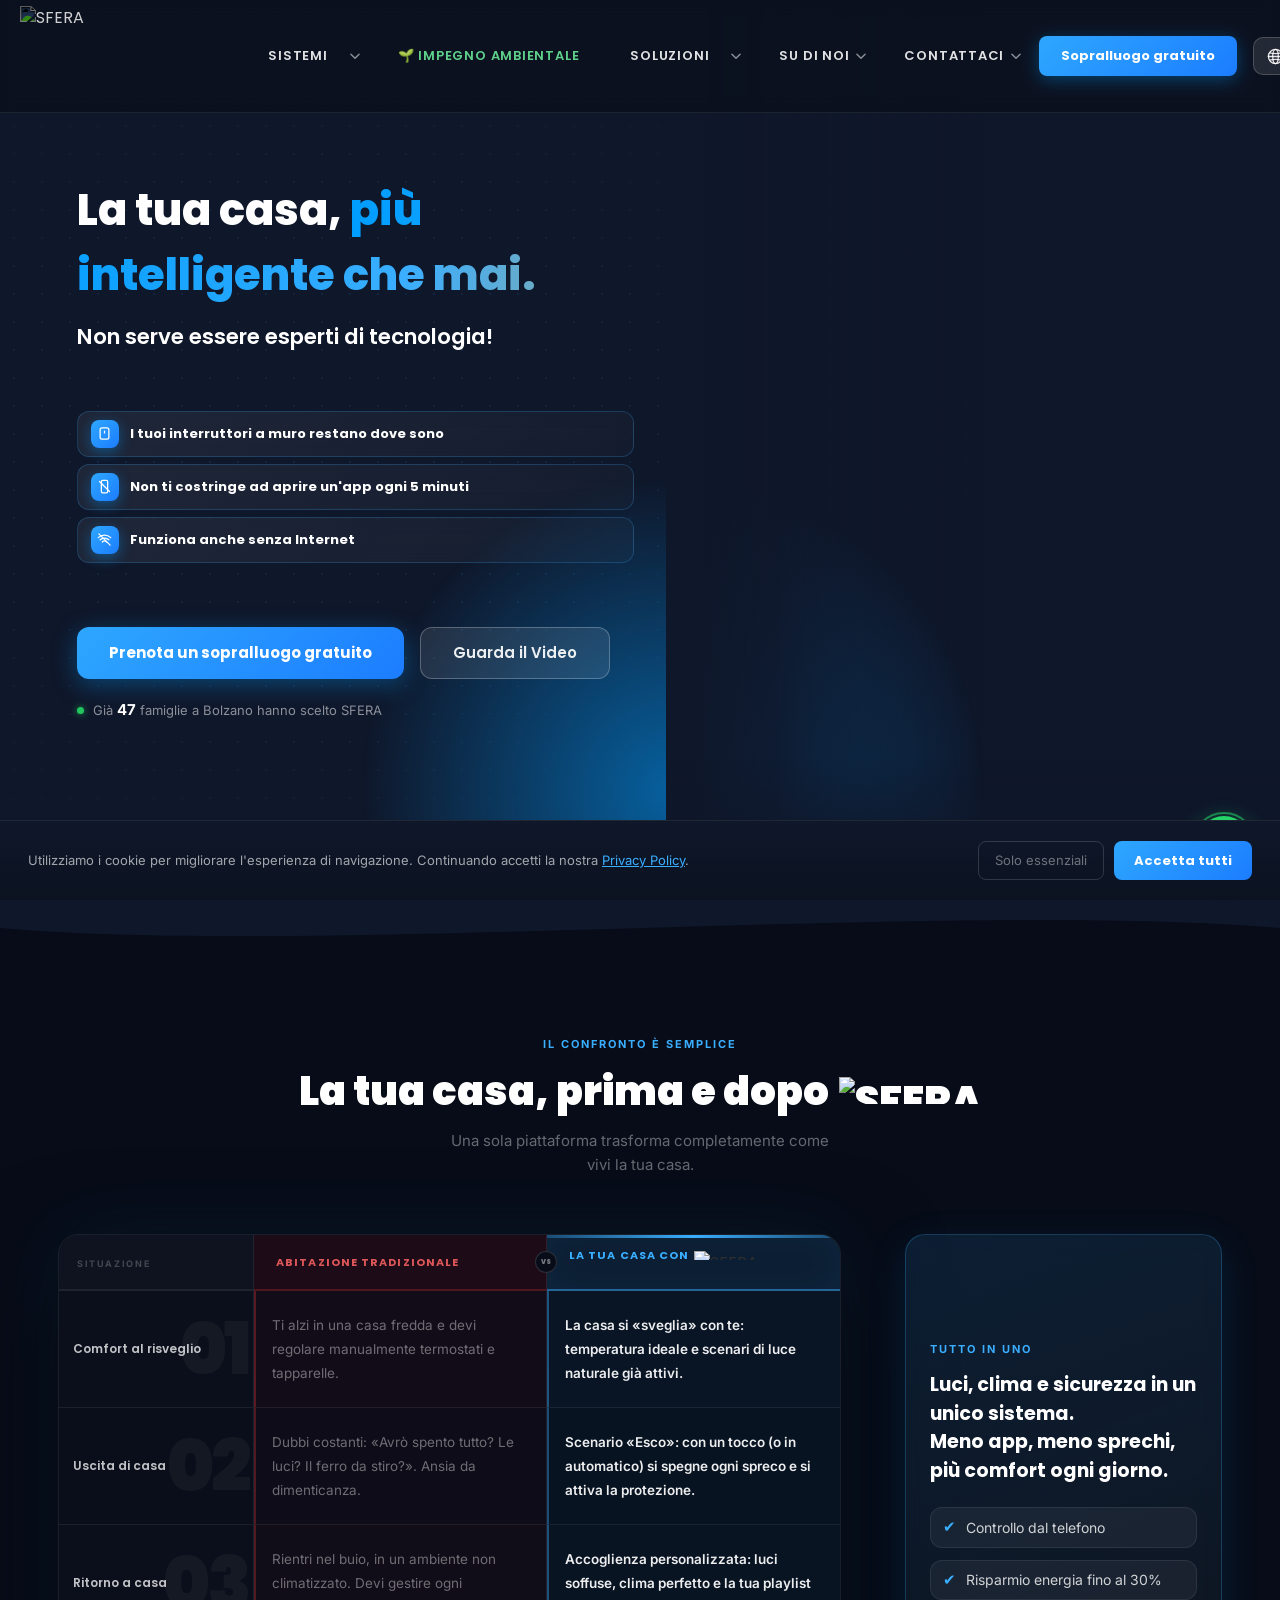
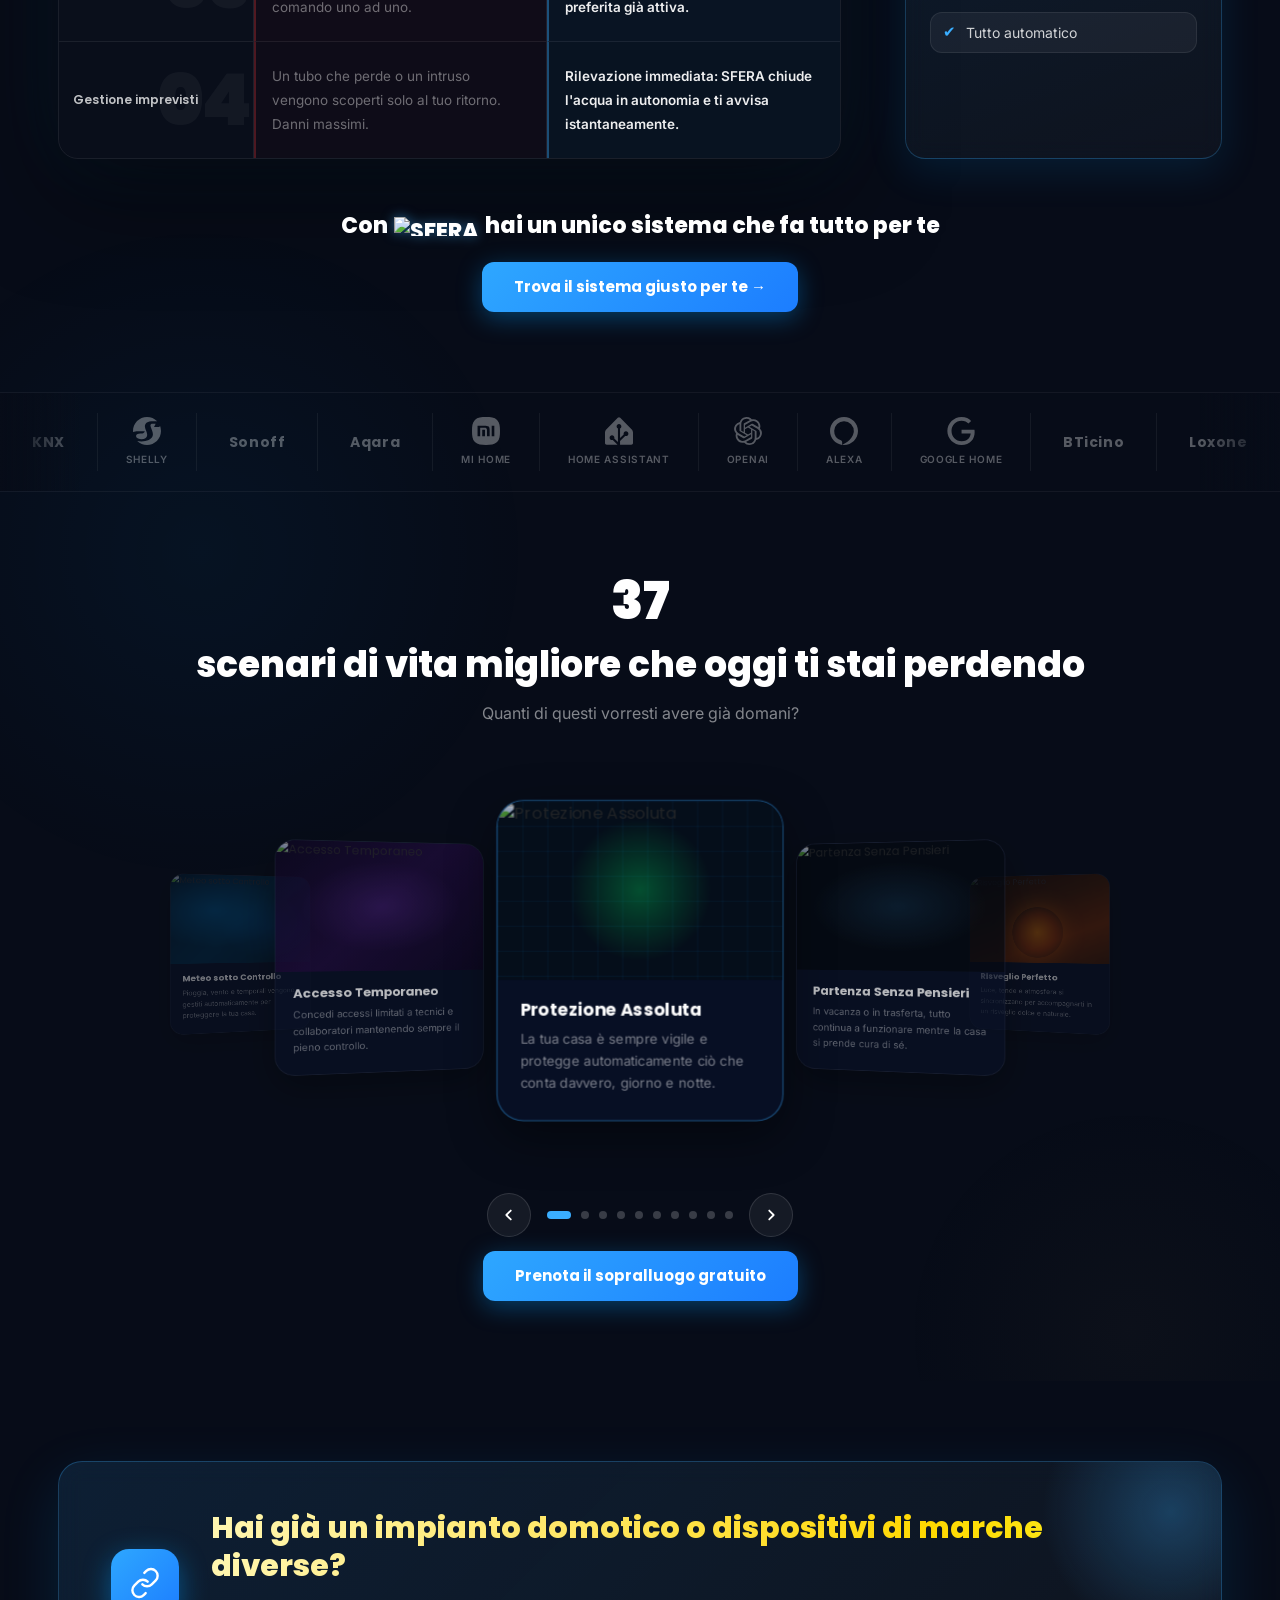
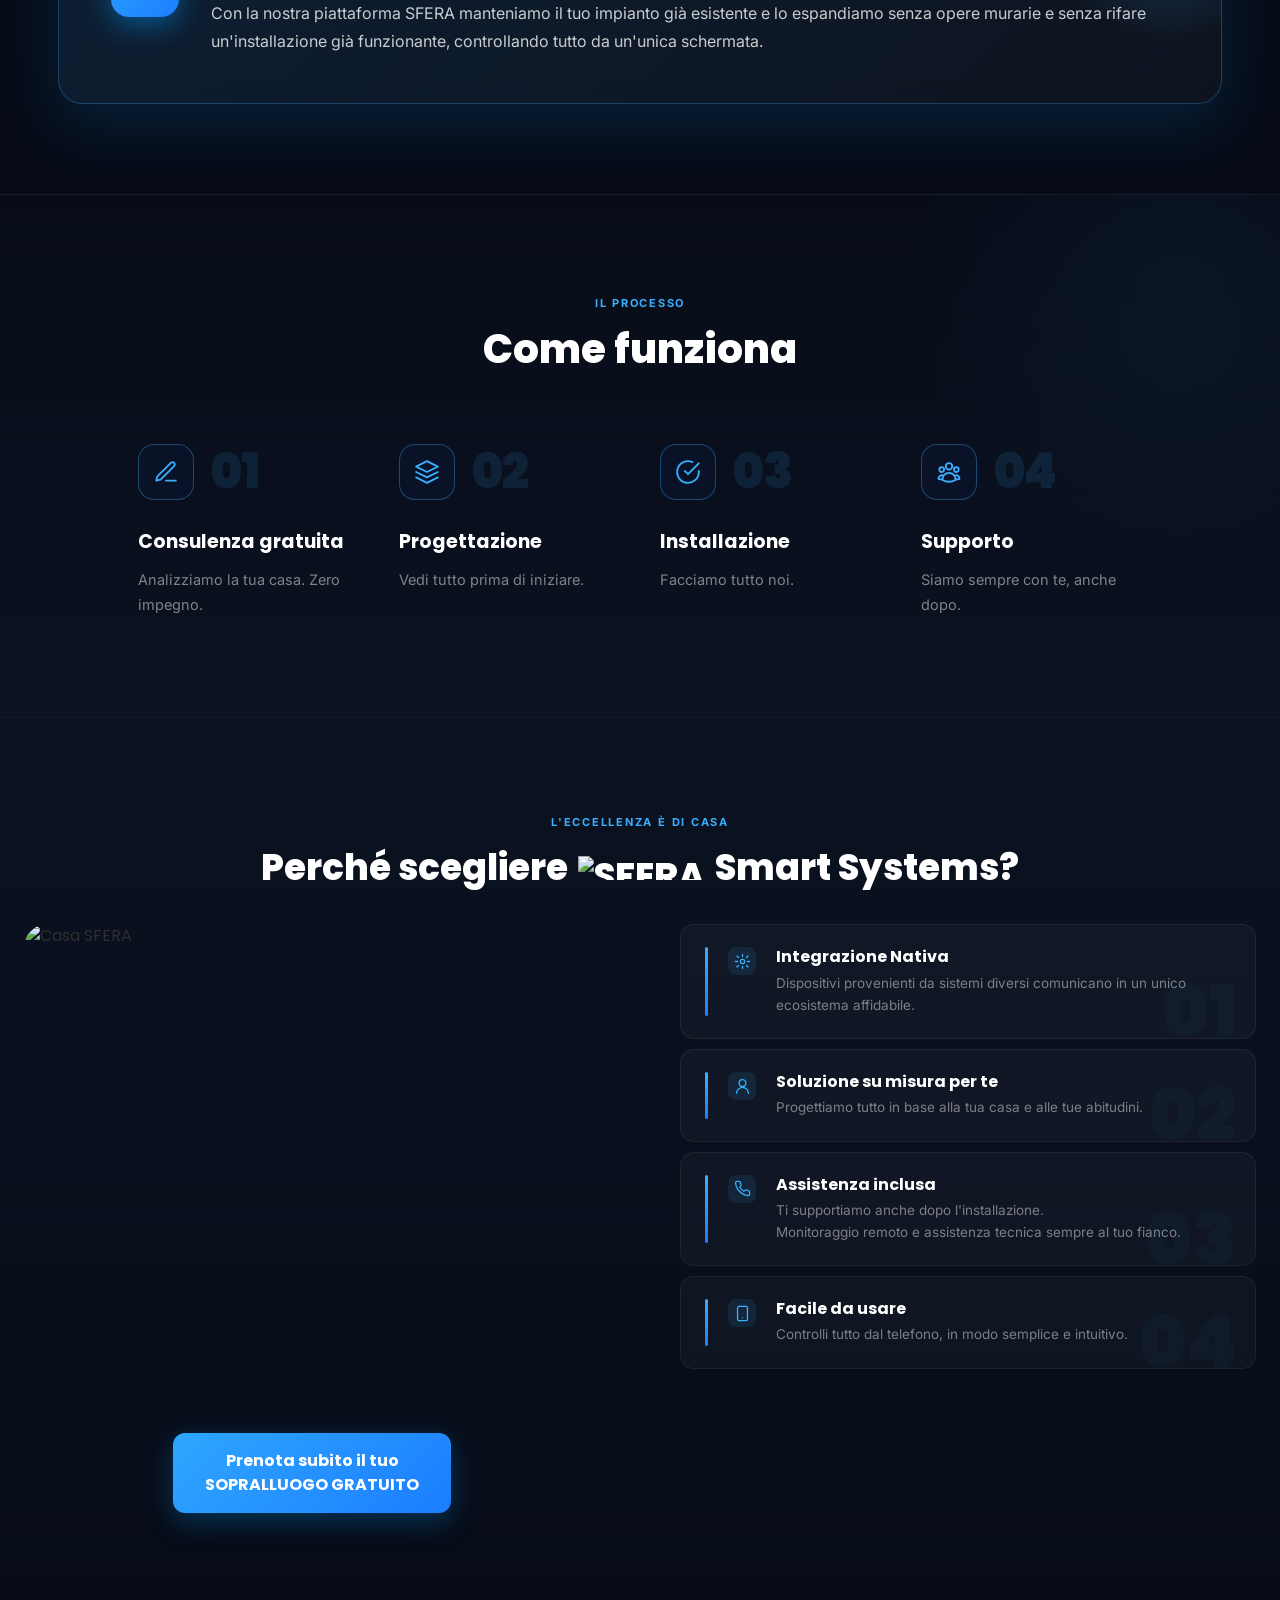
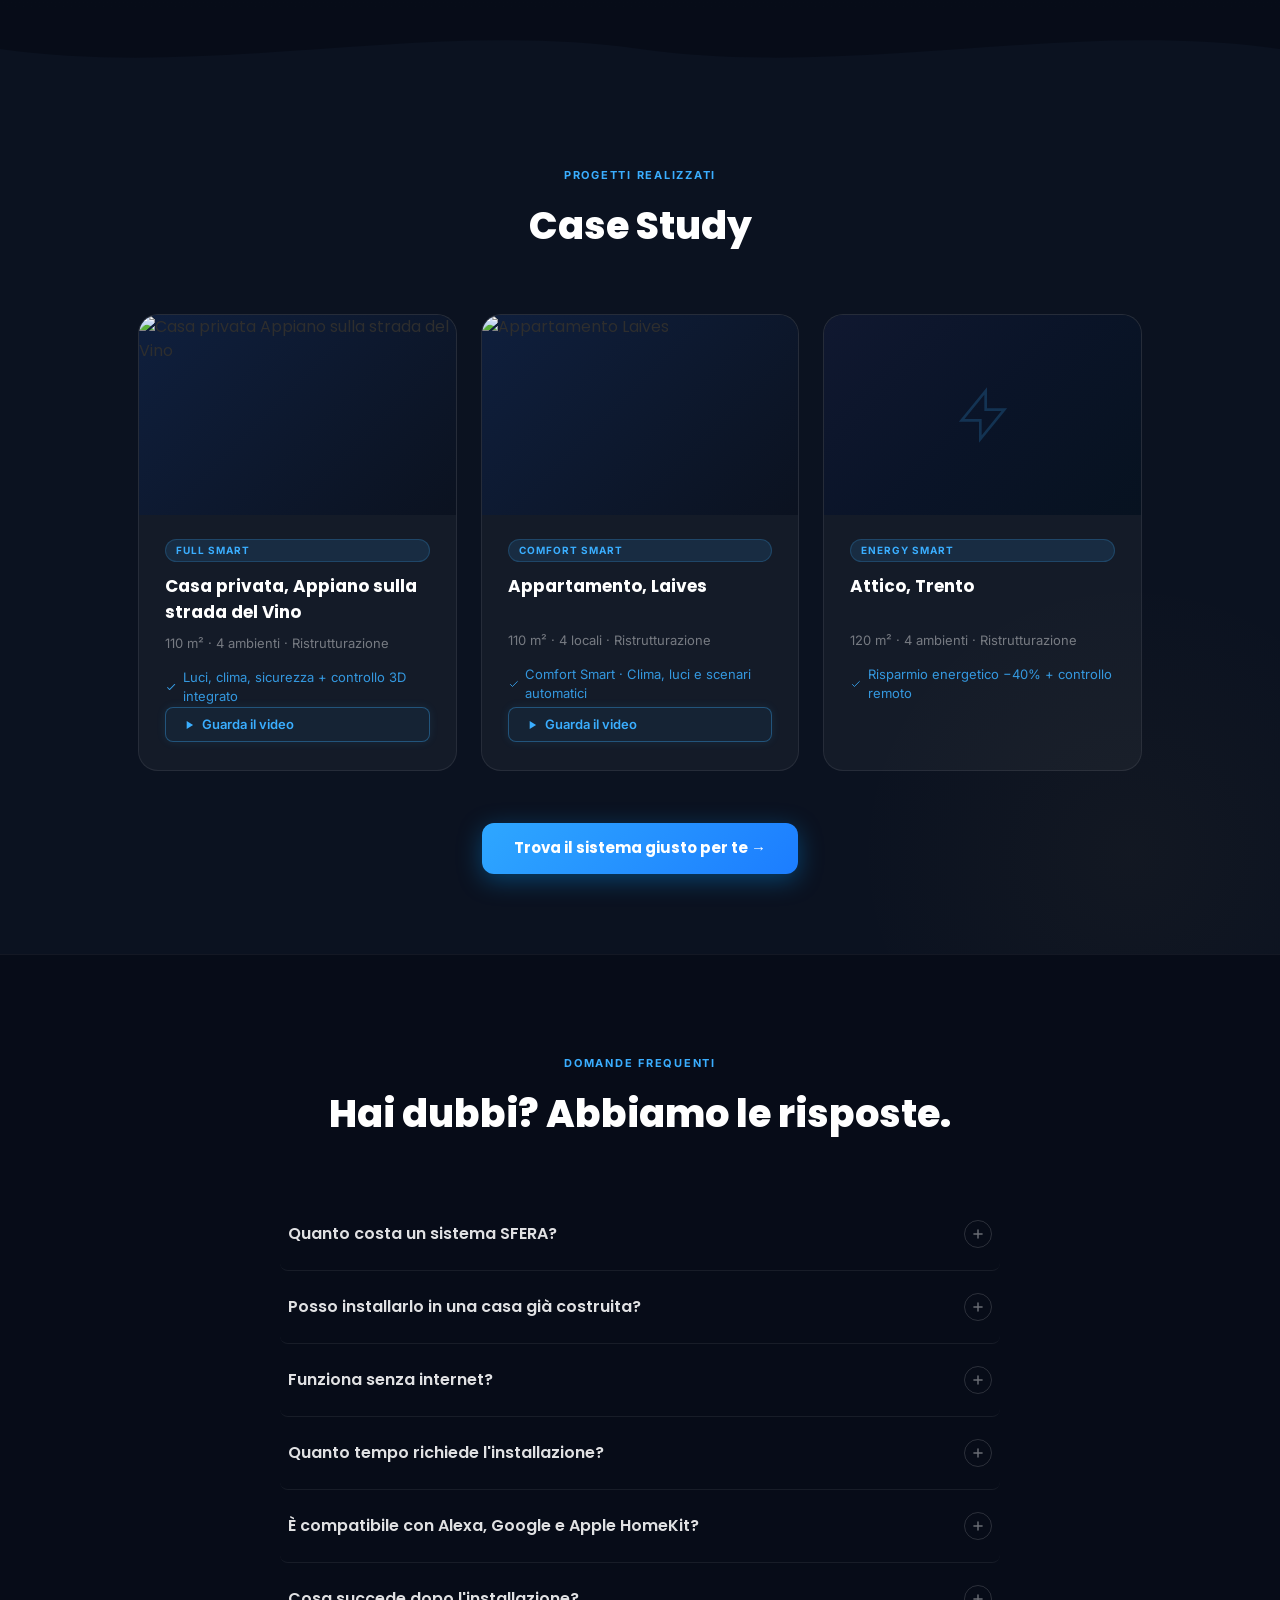
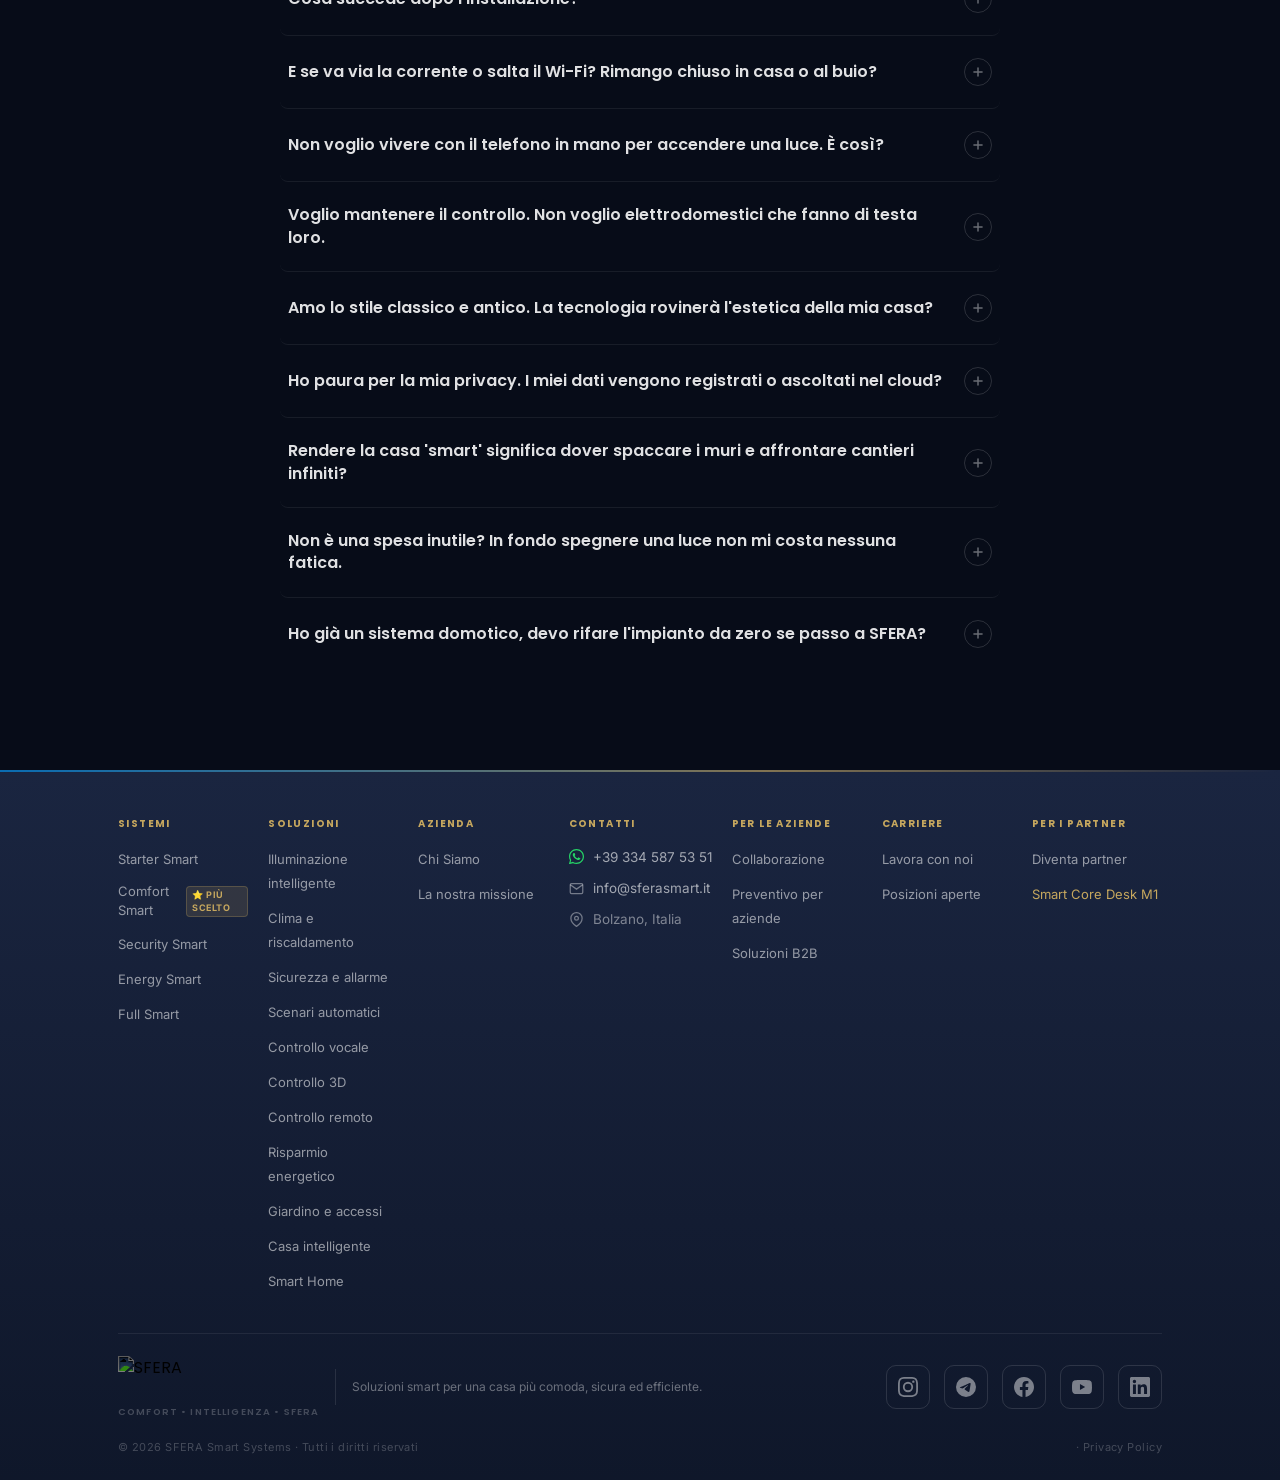
==== commit 5ff6281a: "Update index.html" ====
--- a/index.html
+++ b/index.html
@@ -27,7 +27,7 @@
     <meta property="og:url"         content="https://www.sferasmart.it/">
     <meta property="og:title"       content="Casa Intelligente a Bolzano | SFERA Smart Systems">
     <meta property="og:description" content="Soluzioni domotiche su misura a Bolzano. Luci, clima, sicurezza e scenari automatici per una casa più comoda, sicura ed efficiente.">
-    <meta property="og:image"       content="https://pub-a92582c773094eecb29c572fa1712b3d.r2.dev/Tirol%20casa.webp">
+    <meta property="og:image"       content="https://pub-44959884b7a3445e9cded0e19e615a07.r2.dev/Relax%20in%20chalet%20con%20vista%20sulle%20Alpi.webp">
     <meta property="og:image:width"  content="1200">
     <meta property="og:image:height" content="800">
     <meta property="og:image:alt"   content="Casa smart a Bolzano — SFERA Smart Systems">
@@ -37,7 +37,7 @@
     <meta name="twitter:card"       content="summary_large_image">
     <meta name="twitter:title"      content="SFERA Smart Systems | Home Automation Premium">
     <meta name="twitter:description" content="Soluzioni domotiche su misura a Bolzano. Sopralluogo gratuito.">
-    <meta name="twitter:image"      content="https://pub-a92582c773094eecb29c572fa1712b3d.r2.dev/Tirol%20casa.webp">
+    <meta name="twitter:image"      content="https://pub-44959884b7a3445e9cded0e19e615a07.r2.dev/Relax%20in%20chalet%20con%20vista%20sulle%20Alpi.webp">
     <!-- Preconnect for faster Google Fonts -->
     <link rel="preconnect" href="https://fonts.googleapis.com">
     <link rel="preconnect" href="https://pub-a92582c773094eecb29c572fa1712b3d.r2.dev" crossorigin>
@@ -84,7 +84,7 @@
         "https://www.linkedin.com/company/126253915/"
       ],
       "priceRange": "€€€",
-      "image": "https://pub-a92582c773094eecb29c572fa1712b3d.r2.dev/Tirol%20casa.webp",
+      "image": "https://pub-44959884b7a3445e9cded0e19e615a07.r2.dev/Relax%20in%20chalet%20con%20vista%20sulle%20Alpi.webp",
       "areaServed": {
         "@type": "GeoCircle",
         "geoMidpoint": { "@type": "GeoCoordinates", "latitude": 46.4983, "longitude": 11.3548 },
@@ -251,10 +251,10 @@
         }
     });
     </script>
-    <style id="nav-spacing-tweak">
-        /* Barra in alto: logo leggermente più a sinistra, CTA e lingua più a destra (dimensioni invariate) */
-        #main-nav .nav-inner { max-width: 1400px !important; padding-left: 20px !important; padding-right: 20px !important; }
-    </style>
+    <style id="nav-spacing-tweak">
+        /* Barra in alto: logo leggermente più a sinistra, CTA e lingua più a destra (dimensioni invariate) */
+        #main-nav .nav-inner { max-width: 1400px !important; padding-left: 20px !important; padding-right: 20px !important; }
+    </style>
 </head>
 <body class="antialiased">
 
@@ -547,11 +547,11 @@
             </div>
 
             <div class="mob-divider"></div>
-            <div class="mob-acc">
-                <button type="button" class="mob-acc-btn" onclick="toggleMobAcc(this)" aria-expanded="false">
-                    <span data-i18n="nav-btn-sistemi">Sistemi</span>
-                    <svg class="mob-acc-chevron" fill="none" stroke="currentColor" viewBox="0 0 24 24"><path stroke-linecap="round" stroke-linejoin="round" stroke-width="2.5" d="M19 9l-7 7-7-7"/></svg>
-                </button>
+            <div class="mob-acc">
+                <button type="button" class="mob-acc-btn" onclick="toggleMobAcc(this)" aria-expanded="false">
+                    <span data-i18n="nav-btn-sistemi">Sistemi</span>
+                    <svg class="mob-acc-chevron" fill="none" stroke="currentColor" viewBox="0 0 24 24"><path stroke-linecap="round" stroke-linejoin="round" stroke-width="2.5" d="M19 9l-7 7-7-7"/></svg>
+                </button>
                 <div class="mob-acc-body">
             <a href="tutti_i_sistemi.html" class="mob-link"><svg fill="none" stroke="currentColor" viewBox="0 0 24 24"><path stroke-linecap="round" stroke-linejoin="round" stroke-width="1.8" d="M4 6h16M4 10h16M4 14h16M4 18h16"/></svg><span><span data-i18n="nav-s-all">Tutti i sistemi</span> <span class="mob-link-desc" data-i18n="nav-s-all-sub">Esplora l'intera gamma</span></span></a>
             <a href="tutti_i_sistemi.html#pkg-starter" class="mob-link"><svg fill="none" stroke="currentColor" viewBox="0 0 24 24"><path stroke-linecap="round" stroke-linejoin="round" stroke-width="1.8" d="M3 12l9-9 9 9M5 10v9a1 1 0 001 1h4v-5h4v5h4a1 1 0 001-1v-9"/></svg><span><span data-i18n="nav-s-starter">Starter Smart</span> <span class="mob-link-desc" data-i18n="nav-s-starter-sub">Controllo base luci e prese</span></span></a>
@@ -559,45 +559,45 @@
             <a href="tutti_i_sistemi.html#pkg-security" class="mob-link"><svg fill="none" stroke="currentColor" viewBox="0 0 24 24"><path stroke-linecap="round" stroke-linejoin="round" stroke-width="1.8" d="M9 12l2 2 4-4m5.618-4.016A11.955 11.955 0 0112 2.944a11.955 11.955 0 01-8.618 3.04A12.02 12.02 0 003 9c0 5.591 3.824 10.29 9 11.622 5.176-1.332 9-6.03 9-11.622 0-1.042-.133-2.052-.382-3.016z"/></svg><span><span data-i18n="nav-s-security">Security Smart</span></span></a>
             <a href="tutti_i_sistemi.html#pkg-energy" class="mob-link"><svg fill="none" stroke="currentColor" viewBox="0 0 24 24"><path stroke-linecap="round" stroke-linejoin="round" stroke-width="1.8" d="M13 10V3L4 14h7v7l9-11h-7z"/></svg><span><span data-i18n="nav-s-energy">Energy Smart</span></span></a>
             <a href="tutti_i_sistemi.html#pkg-full" class="mob-link"><svg fill="none" stroke="currentColor" viewBox="0 0 24 24"><path stroke-linecap="round" stroke-linejoin="round" stroke-width="1.8" d="M5 3a2 2 0 00-2 2v14a2 2 0 002 2h14a2 2 0 002-2V5a2 2 0 00-2-2H5zm7 4v10m-5-5h10"/></svg><span><span data-i18n="nav-s-full">Full Smart</span></span></a>
-                </div>
-            </div>
-            <div class="mob-green-item">
-                <a href="impegno-ambientale.html" class="mob-acc-btn" style="color:#5FD08A;text-decoration:none;"><span data-i18n="nav-btn-green">🌱 Impegno ambientale</span></a>
-            </div>
-            <div class="mob-acc">
-                <button type="button" class="mob-acc-btn" onclick="toggleMobAcc(this)" aria-expanded="false">
-                    <span data-i18n="nav-btn-sol">Soluzioni</span>
-                    <svg class="mob-acc-chevron" fill="none" stroke="currentColor" viewBox="0 0 24 24"><path stroke-linecap="round" stroke-linejoin="round" stroke-width="2.5" d="M19 9l-7 7-7-7"/></svg>
-                </button>
-                <div class="mob-acc-body">
-                    <a href="#" class="mob-link" onclick="toggleMobileNav(); openSol('illuminazione'); return false;"><svg fill="none" stroke="currentColor" viewBox="0 0 24 24"><path stroke-linecap="round" stroke-linejoin="round" stroke-width="1.8" d="M9.663 17h4.673M12 3v1m6.364 1.636l-.707.707M21 12h-1M4 12H3m3.343-5.657l-.707-.707m2.828 9.9a5 5 0 117.072 0l-.548.547A3.374 3.374 0 0014 18.469V19a2 2 0 11-4 0v-.531c0-.895-.356-1.754-.988-2.386l-.548-.547z"/></svg><span><span data-i18n="nav-sol-luce">Illuminazione intelligente</span> <span class="mob-link-desc" data-i18n="nav-sol-luce-sub">La luce che si adatta a te</span></span></a>
-                    <a href="#" class="mob-link" onclick="toggleMobileNav(); openSol('clima'); return false;"><svg fill="none" stroke="currentColor" viewBox="0 0 24 24"><path stroke-linecap="round" stroke-linejoin="round" stroke-width="1.8" d="M3 15a4 4 0 004 4h9a5 5 0 10-4.584-7H7a4 4 0 00-4 3z M12 9v3m0 0v3m0-3h3m-3 0H9"/></svg><span><span data-i18n="nav-sol-clima">Clima e riscaldamento</span> <span class="mob-link-desc" data-i18n="nav-sol-clima-sub">La temperatura giusta, sempre</span></span></a>
-                    <a href="#" class="mob-link" onclick="toggleMobileNav(); openSol('sicurezza'); return false;"><svg fill="none" stroke="currentColor" viewBox="0 0 24 24"><path stroke-linecap="round" stroke-linejoin="round" stroke-width="1.8" d="M9 12l2 2 4-4m5.618-4.016A11.955 11.955 0 0112 2.944a11.955 11.955 0 01-8.618 3.04A12.02 12.02 0 003 9c0 5.591 3.824 10.29 9 11.622 5.176-1.332 9-6.03 9-11.622 0-1.042-.133-2.052-.382-3.016z"/></svg><span><span data-i18n="nav-sol-sicur">Sicurezza e allarme</span> <span class="mob-link-desc" data-i18n="nav-sol-sicur-sub">Dormi tranquillo, ci pensiamo noi</span></span></a>
-                    <a href="#" class="mob-link" onclick="toggleMobileNav(); openSol('scenari'); return false;"><svg fill="none" stroke="currentColor" viewBox="0 0 24 24"><path stroke-linecap="round" stroke-linejoin="round" stroke-width="1.8" d="M4 5a1 1 0 011-1h4a1 1 0 011 1v4a1 1 0 01-1 1H5a1 1 0 01-1-1V5zm10 0a1 1 0 011-1h4a1 1 0 011 1v4a1 1 0 01-1 1h-4a1 1 0 01-1-1V5zM4 15a1 1 0 011-1h4a1 1 0 011 1v4a1 1 0 01-1 1H5a1 1 0 01-1-1v-4zm10 0a1 1 0 011-1h4a1 1 0 011 1v4a1 1 0 01-1 1h-4a1 1 0 01-1-1v-4z"/></svg><span><span data-i18n="nav-sol-scenari">Scenari automatici</span> <span class="mob-link-desc" data-i18n="nav-sol-scenari-sub">Un tocco, tutto cambia</span></span></a>
-                    <a href="#" class="mob-link" onclick="toggleMobileNav(); openSol('vocale'); return false;"><svg fill="none" stroke="currentColor" viewBox="0 0 24 24"><path stroke-linecap="round" stroke-linejoin="round" stroke-width="1.8" d="M19 11a7 7 0 01-7 7m0 0a7 7 0 01-7-7m7 7v4m0 0H8m4 0h4M9 11V7a3 3 0 016 0v4a3 3 0 01-6 0z"/></svg><span><span data-i18n="nav-sol-vocale">Controllo vocale</span> <span class="mob-link-desc" data-i18n="nav-sol-vocale-sub">Parla, la casa ti ascolta</span></span></a>
-                    <a href="#" class="mob-link" onclick="toggleMobileNav(); openSol('remoto'); return false;"><svg fill="none" stroke="currentColor" viewBox="0 0 24 24"><path stroke-linecap="round" stroke-linejoin="round" stroke-width="1.8" d="M12 18h.01M8 21h8a2 2 0 002-2V5a2 2 0 00-2-2H8a2 2 0 00-2 2v14a2 2 0 002 2z"/></svg><span><span data-i18n="nav-sol-remoto">Controllo remoto</span> <span class="mob-link-desc" data-i18n="nav-sol-remoto-sub">La tua casa, ovunque tu sia</span></span></a>
-                    <a href="#" class="mob-link" onclick="toggleMobileNav(); openSol('energia'); return false;"><svg fill="none" stroke="currentColor" viewBox="0 0 24 24"><path stroke-linecap="round" stroke-linejoin="round" stroke-width="1.8" d="M13 10V3L4 14h7v7l9-11h-7z"/></svg><span><span data-i18n="nav-sol-energia">Risparmio energetico</span> <span class="mob-link-desc" data-i18n="nav-sol-energia-sub">Consuma meno, vivi meglio</span></span></a>
-                </div>
-            </div>
-            <div class="mob-acc">
-                <button type="button" class="mob-acc-btn" onclick="toggleMobAcc(this)" aria-expanded="false">
-                    <span data-i18n="nav-btn-about">Su di noi</span>
-                    <svg class="mob-acc-chevron" fill="none" stroke="currentColor" viewBox="0 0 24 24"><path stroke-linecap="round" stroke-linejoin="round" stroke-width="2.5" d="M19 9l-7 7-7-7"/></svg>
-                </button>
-                <div class="mob-acc-body">
-                    <a href="#" class="mob-link" onclick="toggleMobileNav(); openSol('chi-siamo'); return false;"><svg fill="none" stroke="currentColor" viewBox="0 0 24 24"><path stroke-linecap="round" stroke-linejoin="round" stroke-width="1.8" d="M17 20h5v-2a3 3 0 00-5.356-1.857M17 20H7m10 0v-2c0-.656-.126-1.283-.356-1.857M7 20H2v-2a3 3 0 015.356-1.857M7 20v-2c0-.656.126-1.283.356-1.857m0 0a5.002 5.002 0 019.288 0M15 7a3 3 0 11-6 0 3 3 0 016 0z"/></svg><span><span data-i18n="nav-about-chi">Chi siamo</span> <span class="mob-link-desc" data-i18n="nav-about-chi-sub">Il team dietro SFERA</span></span></a>
-                    <a href="#" class="mob-link" onclick="toggleMobileNav(); openSol('missione'); return false;"><svg fill="none" stroke="currentColor" viewBox="0 0 24 24"><path stroke-linecap="round" stroke-linejoin="round" stroke-width="1.8" d="M9.663 17h4.673M12 3v1m6.364 1.636l-.707.707M21 12h-1M4 12H3m3.343-5.657l-.707-.707m2.828 9.9a5 5 0 117.072 0l-.548.547A3.374 3.374 0 0014 18.469V19a2 2 0 11-4 0v-.531c0-.895-.356-1.754-.988-2.386l-.548-.547z"/></svg><span><span data-i18n="nav-about-miss">La nostra missione</span> <span class="mob-link-desc" data-i18n="nav-about-miss-sub">Valori e visione aziendale</span></span></a>
-                </div>
+                </div>
+            </div>
+            <div class="mob-green-item">
+                <a href="impegno-ambientale.html" class="mob-acc-btn" style="color:#5FD08A;text-decoration:none;"><span data-i18n="nav-btn-green">🌱 Impegno ambientale</span></a>
+            </div>
+            <div class="mob-acc">
+                <button type="button" class="mob-acc-btn" onclick="toggleMobAcc(this)" aria-expanded="false">
+                    <span data-i18n="nav-btn-sol">Soluzioni</span>
+                    <svg class="mob-acc-chevron" fill="none" stroke="currentColor" viewBox="0 0 24 24"><path stroke-linecap="round" stroke-linejoin="round" stroke-width="2.5" d="M19 9l-7 7-7-7"/></svg>
+                </button>
+                <div class="mob-acc-body">
+                    <a href="#" class="mob-link" onclick="toggleMobileNav(); openSol('illuminazione'); return false;"><svg fill="none" stroke="currentColor" viewBox="0 0 24 24"><path stroke-linecap="round" stroke-linejoin="round" stroke-width="1.8" d="M9.663 17h4.673M12 3v1m6.364 1.636l-.707.707M21 12h-1M4 12H3m3.343-5.657l-.707-.707m2.828 9.9a5 5 0 117.072 0l-.548.547A3.374 3.374 0 0014 18.469V19a2 2 0 11-4 0v-.531c0-.895-.356-1.754-.988-2.386l-.548-.547z"/></svg><span><span data-i18n="nav-sol-luce">Illuminazione intelligente</span> <span class="mob-link-desc" data-i18n="nav-sol-luce-sub">La luce che si adatta a te</span></span></a>
+                    <a href="#" class="mob-link" onclick="toggleMobileNav(); openSol('clima'); return false;"><svg fill="none" stroke="currentColor" viewBox="0 0 24 24"><path stroke-linecap="round" stroke-linejoin="round" stroke-width="1.8" d="M3 15a4 4 0 004 4h9a5 5 0 10-4.584-7H7a4 4 0 00-4 3z M12 9v3m0 0v3m0-3h3m-3 0H9"/></svg><span><span data-i18n="nav-sol-clima">Clima e riscaldamento</span> <span class="mob-link-desc" data-i18n="nav-sol-clima-sub">La temperatura giusta, sempre</span></span></a>
+                    <a href="#" class="mob-link" onclick="toggleMobileNav(); openSol('sicurezza'); return false;"><svg fill="none" stroke="currentColor" viewBox="0 0 24 24"><path stroke-linecap="round" stroke-linejoin="round" stroke-width="1.8" d="M9 12l2 2 4-4m5.618-4.016A11.955 11.955 0 0112 2.944a11.955 11.955 0 01-8.618 3.04A12.02 12.02 0 003 9c0 5.591 3.824 10.29 9 11.622 5.176-1.332 9-6.03 9-11.622 0-1.042-.133-2.052-.382-3.016z"/></svg><span><span data-i18n="nav-sol-sicur">Sicurezza e allarme</span> <span class="mob-link-desc" data-i18n="nav-sol-sicur-sub">Dormi tranquillo, ci pensiamo noi</span></span></a>
+                    <a href="#" class="mob-link" onclick="toggleMobileNav(); openSol('scenari'); return false;"><svg fill="none" stroke="currentColor" viewBox="0 0 24 24"><path stroke-linecap="round" stroke-linejoin="round" stroke-width="1.8" d="M4 5a1 1 0 011-1h4a1 1 0 011 1v4a1 1 0 01-1 1H5a1 1 0 01-1-1V5zm10 0a1 1 0 011-1h4a1 1 0 011 1v4a1 1 0 01-1 1h-4a1 1 0 01-1-1V5zM4 15a1 1 0 011-1h4a1 1 0 011 1v4a1 1 0 01-1 1H5a1 1 0 01-1-1v-4zm10 0a1 1 0 011-1h4a1 1 0 011 1v4a1 1 0 01-1 1h-4a1 1 0 01-1-1v-4z"/></svg><span><span data-i18n="nav-sol-scenari">Scenari automatici</span> <span class="mob-link-desc" data-i18n="nav-sol-scenari-sub">Un tocco, tutto cambia</span></span></a>
+                    <a href="#" class="mob-link" onclick="toggleMobileNav(); openSol('vocale'); return false;"><svg fill="none" stroke="currentColor" viewBox="0 0 24 24"><path stroke-linecap="round" stroke-linejoin="round" stroke-width="1.8" d="M19 11a7 7 0 01-7 7m0 0a7 7 0 01-7-7m7 7v4m0 0H8m4 0h4M9 11V7a3 3 0 016 0v4a3 3 0 01-6 0z"/></svg><span><span data-i18n="nav-sol-vocale">Controllo vocale</span> <span class="mob-link-desc" data-i18n="nav-sol-vocale-sub">Parla, la casa ti ascolta</span></span></a>
+                    <a href="#" class="mob-link" onclick="toggleMobileNav(); openSol('remoto'); return false;"><svg fill="none" stroke="currentColor" viewBox="0 0 24 24"><path stroke-linecap="round" stroke-linejoin="round" stroke-width="1.8" d="M12 18h.01M8 21h8a2 2 0 002-2V5a2 2 0 00-2-2H8a2 2 0 00-2 2v14a2 2 0 002 2z"/></svg><span><span data-i18n="nav-sol-remoto">Controllo remoto</span> <span class="mob-link-desc" data-i18n="nav-sol-remoto-sub">La tua casa, ovunque tu sia</span></span></a>
+                    <a href="#" class="mob-link" onclick="toggleMobileNav(); openSol('energia'); return false;"><svg fill="none" stroke="currentColor" viewBox="0 0 24 24"><path stroke-linecap="round" stroke-linejoin="round" stroke-width="1.8" d="M13 10V3L4 14h7v7l9-11h-7z"/></svg><span><span data-i18n="nav-sol-energia">Risparmio energetico</span> <span class="mob-link-desc" data-i18n="nav-sol-energia-sub">Consuma meno, vivi meglio</span></span></a>
+                </div>
+            </div>
+            <div class="mob-acc">
+                <button type="button" class="mob-acc-btn" onclick="toggleMobAcc(this)" aria-expanded="false">
+                    <span data-i18n="nav-btn-about">Su di noi</span>
+                    <svg class="mob-acc-chevron" fill="none" stroke="currentColor" viewBox="0 0 24 24"><path stroke-linecap="round" stroke-linejoin="round" stroke-width="2.5" d="M19 9l-7 7-7-7"/></svg>
+                </button>
+                <div class="mob-acc-body">
+                    <a href="#" class="mob-link" onclick="toggleMobileNav(); openSol('chi-siamo'); return false;"><svg fill="none" stroke="currentColor" viewBox="0 0 24 24"><path stroke-linecap="round" stroke-linejoin="round" stroke-width="1.8" d="M17 20h5v-2a3 3 0 00-5.356-1.857M17 20H7m10 0v-2c0-.656-.126-1.283-.356-1.857M7 20H2v-2a3 3 0 015.356-1.857M7 20v-2c0-.656.126-1.283.356-1.857m0 0a5.002 5.002 0 019.288 0M15 7a3 3 0 11-6 0 3 3 0 016 0z"/></svg><span><span data-i18n="nav-about-chi">Chi siamo</span> <span class="mob-link-desc" data-i18n="nav-about-chi-sub">Il team dietro SFERA</span></span></a>
+                    <a href="#" class="mob-link" onclick="toggleMobileNav(); openSol('missione'); return false;"><svg fill="none" stroke="currentColor" viewBox="0 0 24 24"><path stroke-linecap="round" stroke-linejoin="round" stroke-width="1.8" d="M9.663 17h4.673M12 3v1m6.364 1.636l-.707.707M21 12h-1M4 12H3m3.343-5.657l-.707-.707m2.828 9.9a5 5 0 117.072 0l-.548.547A3.374 3.374 0 0014 18.469V19a2 2 0 11-4 0v-.531c0-.895-.356-1.754-.988-2.386l-.548-.547z"/></svg><span><span data-i18n="nav-about-miss">La nostra missione</span> <span class="mob-link-desc" data-i18n="nav-about-miss-sub">Valori e visione aziendale</span></span></a>
+                </div>
             </div>
             <div class="mob-divider"></div>
-            <div class="mob-acc">
-                <button type="button" class="mob-acc-btn" onclick="toggleMobAcc(this)" aria-expanded="false">
-                    <span data-i18n="nav-btn-contact">Contattaci</span>
-                    <svg class="mob-acc-chevron" fill="none" stroke="currentColor" viewBox="0 0 24 24"><path stroke-linecap="round" stroke-linejoin="round" stroke-width="2.5" d="M19 9l-7 7-7-7"/></svg>
-                </button>
+            <div class="mob-acc">
+                <button type="button" class="mob-acc-btn" onclick="toggleMobAcc(this)" aria-expanded="false">
+                    <span data-i18n="nav-btn-contact">Contattaci</span>
+                    <svg class="mob-acc-chevron" fill="none" stroke="currentColor" viewBox="0 0 24 24"><path stroke-linecap="round" stroke-linejoin="round" stroke-width="2.5" d="M19 9l-7 7-7-7"/></svg>
+                </button>
                 <div class="mob-acc-body">
-                    <a href="#" class="mob-link" onclick="toggleMobileNav(); openContatti(); return false;"><svg fill="none" stroke="currentColor" viewBox="0 0 24 24"><path stroke-linecap="round" stroke-linejoin="round" stroke-width="1.8" d="M3 8l7.89 5.26a2 2 0 002.22 0L21 8M5 19h14a2 2 0 002-2V7a2 2 0 00-2-2H5a2 2 0 00-2 2v10a2 2 0 002 2z"/></svg><span><span data-i18n="nav-contact-lbl">Contatti</span> <span class="mob-link-desc" data-i18n="nav-contact-sub">Parliamo del tuo progetto</span></span></a>
-                </div>
+                    <a href="#" class="mob-link" onclick="toggleMobileNav(); openContatti(); return false;"><svg fill="none" stroke="currentColor" viewBox="0 0 24 24"><path stroke-linecap="round" stroke-linejoin="round" stroke-width="1.8" d="M3 8l7.89 5.26a2 2 0 002.22 0L21 8M5 19h14a2 2 0 002-2V7a2 2 0 00-2-2H5a2 2 0 00-2 2v10a2 2 0 002 2z"/></svg><span><span data-i18n="nav-contact-lbl">Contatti</span> <span class="mob-link-desc" data-i18n="nav-contact-sub">Parliamo del tuo progetto</span></span></a>
+                </div>
             </div>
 
             <button class="mob-cta" onclick="toggleMobileNav(); openContatti();" data-i18n="nav-btn-cta">Sopralluogo gratuito →</button>
@@ -1176,31 +1176,31 @@
         </div>
     </section>
 
-    <!-- Sezione: Impianto esistente / integrazione -->
-    <section id="section-integrazione" style="background:#070C18;padding:80px 0 90px;position:relative;overflow:hidden;">
-        <style>
-            .integ-card{position:relative;max-width:1220px;margin:0 auto;padding:48px 52px;animation:integPulse 3.2s ease-in-out infinite;border-radius:24px;background:linear-gradient(135deg,rgba(58,174,255,0.12),rgba(255,255,255,0.03));border:1px solid rgba(58,174,255,0.28);backdrop-filter:blur(12px);-webkit-backdrop-filter:blur(12px);box-shadow:0 20px 60px rgba(0,157,255,0.14);display:flex;align-items:center;gap:32px;overflow:hidden;transition:transform .3s,box-shadow .3s,border-color .3s;}
-            .integ-card:hover{animation-play-state:paused;border-color:rgba(58,174,255,0.55);box-shadow:0 28px 80px rgba(0,157,255,0.24);}
-            .integ-card::before{content:"";position:absolute;top:-80px;right:-80px;width:260px;height:260px;border-radius:50%;background:radial-gradient(circle,rgba(58,174,255,0.28),transparent 70%);pointer-events:none;}
-            .integ-ico{flex:0 0 auto;width:68px;height:68px;border-radius:18px;display:flex;align-items:center;justify-content:center;background:linear-gradient(135deg,#2EA7FF,#1C7DFF);box-shadow:0 8px 28px rgba(0,157,255,0.45);position:relative;z-index:1;}
-            .integ-ico svg{width:32px;height:32px;stroke:#fff;fill:none;stroke-width:1.8;stroke-linecap:round;stroke-linejoin:round;}
-            .integ-body{position:relative;z-index:1;}
-            .integ-body h2{font-family:'Poppins',sans-serif;font-size:clamp(20px,3vw,30px);font-weight:800;color:#FFE766;line-height:1.25;margin:0 0 14px;background:linear-gradient(90deg,#FFF6B0,#FFE766,#FFD800,#F5FF3D,#E6FF00,#F5FF3D,#FFD800,#FFE766,#FFF6B0);background-size:300% 100%;-webkit-background-clip:text;background-clip:text;-webkit-text-fill-color:transparent;animation:integYellow 4s ease infinite;}
-            @keyframes integYellow{0%{background-position:0% 50%;}50%{background-position:100% 50%;}100%{background-position:0% 50%;}}
-            .integ-body p{font-family:'Inter',sans-serif;font-size:clamp(14px,1.5vw,16px);line-height:1.75;color:rgba(255,255,255,0.78);margin:0;}
+    <!-- Sezione: Impianto esistente / integrazione -->
+    <section id="section-integrazione" style="background:#070C18;padding:80px 0 90px;position:relative;overflow:hidden;">
+        <style>
+            .integ-card{position:relative;max-width:1220px;margin:0 auto;padding:48px 52px;animation:integPulse 3.2s ease-in-out infinite;border-radius:24px;background:linear-gradient(135deg,rgba(58,174,255,0.12),rgba(255,255,255,0.03));border:1px solid rgba(58,174,255,0.28);backdrop-filter:blur(12px);-webkit-backdrop-filter:blur(12px);box-shadow:0 20px 60px rgba(0,157,255,0.14);display:flex;align-items:center;gap:32px;overflow:hidden;transition:transform .3s,box-shadow .3s,border-color .3s;}
+            .integ-card:hover{animation-play-state:paused;border-color:rgba(58,174,255,0.55);box-shadow:0 28px 80px rgba(0,157,255,0.24);}
+            .integ-card::before{content:"";position:absolute;top:-80px;right:-80px;width:260px;height:260px;border-radius:50%;background:radial-gradient(circle,rgba(58,174,255,0.28),transparent 70%);pointer-events:none;}
+            .integ-ico{flex:0 0 auto;width:68px;height:68px;border-radius:18px;display:flex;align-items:center;justify-content:center;background:linear-gradient(135deg,#2EA7FF,#1C7DFF);box-shadow:0 8px 28px rgba(0,157,255,0.45);position:relative;z-index:1;}
+            .integ-ico svg{width:32px;height:32px;stroke:#fff;fill:none;stroke-width:1.8;stroke-linecap:round;stroke-linejoin:round;}
+            .integ-body{position:relative;z-index:1;}
+            .integ-body h2{font-family:'Poppins',sans-serif;font-size:clamp(20px,3vw,30px);font-weight:800;color:#FFE766;line-height:1.25;margin:0 0 14px;background:linear-gradient(90deg,#FFF6B0,#FFE766,#FFD800,#F5FF3D,#E6FF00,#F5FF3D,#FFD800,#FFE766,#FFF6B0);background-size:300% 100%;-webkit-background-clip:text;background-clip:text;-webkit-text-fill-color:transparent;animation:integYellow 4s ease infinite;}
+            @keyframes integYellow{0%{background-position:0% 50%;}50%{background-position:100% 50%;}100%{background-position:0% 50%;}}
+            .integ-body p{font-family:'Inter',sans-serif;font-size:clamp(14px,1.5vw,16px);line-height:1.75;color:rgba(255,255,255,0.78);margin:0;}
             @keyframes integPulse{0%,100%{transform:scale(1);box-shadow:0 20px 60px rgba(0,157,255,0.14);}50%{transform:scale(1.012);box-shadow:0 24px 80px rgba(0,157,255,0.32);}}
             @media (prefers-reduced-motion:reduce){.integ-card{animation:none;}}
-            @media (max-width:640px){.integ-card{flex-direction:column;align-items:flex-start;padding:30px 22px;gap:20px;}}
-        </style>
-        <div style="max-width:1220px;margin:0 auto;padding:0 28px;">
-            <div class="integ-card reveal">
-                <div class="integ-ico" aria-hidden="true"><svg viewBox="0 0 24 24"><path d="M10 13a5 5 0 0 0 7.07 0l3-3a5 5 0 0 0-7.07-7.07l-1.5 1.5"/><path d="M14 11a5 5 0 0 0-7.07 0l-3 3a5 5 0 0 0 7.07 7.07l1.5-1.5"/></svg></div>
-                <div class="integ-body">
-                    <h2 data-i18n="integ-h2">Hai già un impianto domotico o dispositivi di marche diverse?</h2>
-                    <p data-i18n="integ-p">Con la nostra piattaforma SFERA manteniamo il tuo impianto già esistente e lo espandiamo senza opere murarie e senza rifare un'installazione già funzionante, controllando tutto da un'unica schermata.</p>
-                </div>
-            </div>
-        </div>
+            @media (max-width:640px){.integ-card{flex-direction:column;align-items:flex-start;padding:30px 22px;gap:20px;}}
+        </style>
+        <div style="max-width:1220px;margin:0 auto;padding:0 28px;">
+            <div class="integ-card reveal">
+                <div class="integ-ico" aria-hidden="true"><svg viewBox="0 0 24 24"><path d="M10 13a5 5 0 0 0 7.07 0l3-3a5 5 0 0 0-7.07-7.07l-1.5 1.5"/><path d="M14 11a5 5 0 0 0-7.07 0l-3 3a5 5 0 0 0 7.07 7.07l1.5-1.5"/></svg></div>
+                <div class="integ-body">
+                    <h2 data-i18n="integ-h2">Hai già un impianto domotico o dispositivi di marche diverse?</h2>
+                    <p data-i18n="integ-p">Con la nostra piattaforma SFERA manteniamo il tuo impianto già esistente e lo espandiamo senza opere murarie e senza rifare un'installazione già funzionante, controllando tutto da un'unica schermata.</p>
+                </div>
+            </div>
+        </div>
     </section>
 
     <!-- Sezione: Come funziona — 4 step -->
@@ -1281,7 +1281,7 @@
                 </div>
                 <!-- Riga 2: immagine | card -->
                 <div class="why-image-cell reveal">
-                    <img src="https://pub-a92582c773094eecb29c572fa1712b3d.r2.dev/Tirol%20casa.webp" alt="Casa SFERA" loading="lazy" decoding="async" style="width:100%;height:100%;object-fit:cover;border-radius:24px;display:block;">
+                    <img src="https://pub-44959884b7a3445e9cded0e19e615a07.r2.dev/Relax%20in%20chalet%20con%20vista%20sulle%20Alpi.webp" alt="Casa SFERA" loading="lazy" decoding="async" style="width:100%;height:100%;object-fit:cover;border-radius:24px;display:block;">
                 </div>
                 <div>
                     <div style="display:flex;flex-direction:column;gap:10px;">
@@ -1461,70 +1461,70 @@
                         <span class="faq-q" data-i18n="faq-6-q">Cosa succede dopo l'installazione?</span>
                         <span class="faq-icon"><svg width="14" height="14" fill="none" stroke="currentColor" stroke-width="2.5" viewBox="0 0 24 24"><path d="M12 5v14M5 12h14" stroke-linecap="round"/></svg></span>
                     </button>
-                    <div class="faq-body"><p data-i18n="faq-6-a">Offriamo supporto continuativo, aggiornamenti da remoto e assistenza prioritaria. Non ti lasciamo mai da solo: restiamo al tuo fianco per sempre.</p></div>
-                </div>
-
-                <div class="faq-item">
-                    <button class="faq-btn" aria-expanded="false" onclick="toggleFaq(this)">
-                        <span class="faq-q" data-i18n="faq-7-q">E se va via la corrente o salta il Wi-Fi? Rimango chiuso in casa o al buio?</span>
-                        <span class="faq-icon"><svg width="14" height="14" fill="none" stroke="currentColor" stroke-width="2.5" viewBox="0 0 24 24"><path d="M12 5v14M5 12h14" stroke-linecap="round"/></svg></span>
-                    </button>
-                    <div class="faq-body"><p data-i18n="faq-7-a">Questa è la paura più comune, causata dai gadget "fai-da-te". Un impianto domotico professionale progettato da SFERA non dipende dal Wi-Fi di casa, ma ha una sua infrastruttura di comunicazione indipendente e sicura. In caso di blackout, l'impianto possiede sblocchi manuali e sistemi di backup: la tua casa continuerà a funzionare esattamente come una casa tradizionale. Non rimarrai mai bloccato.</p></div>
-                </div>
-
-                <div class="faq-item">
-                    <button class="faq-btn" aria-expanded="false" onclick="toggleFaq(this)">
-                        <span class="faq-q" data-i18n="faq-8-q">Non voglio vivere con il telefono in mano per accendere una luce. È così?</span>
-                        <span class="faq-icon"><svg width="14" height="14" fill="none" stroke="currentColor" stroke-width="2.5" viewBox="0 0 24 24"><path d="M12 5v14M5 12h14" stroke-linecap="round"/></svg></span>
-                    </button>
-                    <div class="faq-body"><p data-i18n="faq-8-a">Assolutamente no. Se devi prendere lo smartphone per spegnere una luce, la tua casa non è intelligente, è solo più complicata di prima. Il nostro obiettivo è farti dimenticare il telefono, il telecomando e, in alcuni casi, anche gli interruttori. Utilizziamo interruttori fisici di altissimo design e sensori invisibili. La casa agisce in autonomia per le azioni ripetitive (clima, sicurezza, luci di passaggio), lasciandoti il piacere del controllo manuale con un semplice tocco a parete quando lo desideri.</p></div>
-                </div>
-
-                <div class="faq-item">
-                    <button class="faq-btn" aria-expanded="false" onclick="toggleFaq(this)">
-                        <span class="faq-q" data-i18n="faq-9-q">Voglio mantenere il controllo. Non voglio elettrodomestici che fanno di testa loro.</span>
-                        <span class="faq-icon"><svg width="14" height="14" fill="none" stroke="currentColor" stroke-width="2.5" viewBox="0 0 24 24"><path d="M12 5v14M5 12h14" stroke-linecap="round"/></svg></span>
-                    </button>
-                    <div class="faq-body"><p data-i18n="faq-9-a">La vera tecnologia si adatta a te, non viceversa. I sistemi SFERA non includono "frigoriferi parlanti" o dispositivi invadenti. Progettiamo automazioni silenziose che ti tolgono il carico mentale (come abbassare tutte le tapparelle e inserire l'allarme con un solo tasto "Buonanotte"), ma ogni singola azione può essere sempre controllata, fermata o modificata da te in qualsiasi istante. Sei tu il regista.</p></div>
-                </div>
-
-                <div class="faq-item">
-                    <button class="faq-btn" aria-expanded="false" onclick="toggleFaq(this)">
-                        <span class="faq-q" data-i18n="faq-10-q">Amo lo stile classico e antico. La tecnologia rovinerà l'estetica della mia casa?</span>
-                        <span class="faq-icon"><svg width="14" height="14" fill="none" stroke="currentColor" stroke-width="2.5" viewBox="0 0 24 24"><path d="M12 5v14M5 12h14" stroke-linecap="round"/></svg></span>
-                    </button>
-                    <div class="faq-body"><p data-i18n="faq-10-a">Il lusso moderno è invisibile. L'idea che una casa tecnologica debba sembrare una navicella spaziale asettica è un falso mito. I nostri sistemi scompaiono dietro i muri. Che tu abbia un appartamento ultramoderno o un casale d'epoca con travi a vista, l'impianto non si nota. Scegliamo placche e comandi che si integrano perfettamente con il tuo interior design, rispettando l'anima e il calore della tua casa.</p></div>
-                </div>
-
-                <div class="faq-item">
-                    <button class="faq-btn" aria-expanded="false" onclick="toggleFaq(this)">
-                        <span class="faq-q" data-i18n="faq-11-q">Ho paura per la mia privacy. I miei dati vengono registrati o ascoltati nel cloud?</span>
-                        <span class="faq-icon"><svg width="14" height="14" fill="none" stroke="currentColor" stroke-width="2.5" viewBox="0 0 24 24"><path d="M12 5v14M5 12h14" stroke-linecap="round"/></svg></span>
-                    </button>
-                    <div class="faq-body"><p data-i18n="faq-11-a">Assolutamente NO! La privacy è una priorità assoluta. A differenza dei dispositivi commerciali, i sistemi di integrazione di alto livello processano le informazioni localmente. Anche nel caso di telecamere interne se non ti senti sicuro le telecamere si chiudono fisicamente per non irrompere la tua privacy. Il server "cervello" della tua casa è fisicamente chiuso dentro le tue mura. Quello che succede in casa tua, rimane nei server di casa tua.</p></div>
-                </div>
-
-                <div class="faq-item">
-                    <button class="faq-btn" aria-expanded="false" onclick="toggleFaq(this)">
-                        <span class="faq-q" data-i18n="faq-12-q">Rendere la casa 'smart' significa dover spaccare i muri e affrontare cantieri infiniti?</span>
-                        <span class="faq-icon"><svg width="14" height="14" fill="none" stroke="currentColor" stroke-width="2.5" viewBox="0 0 24 24"><path d="M12 5v14M5 12h14" stroke-linecap="round"/></svg></span>
-                    </button>
-                    <div class="faq-body"><p data-i18n="faq-12-a">No, possiamo creare tutto l'ecosistema in modo wireless e senza alcuna opera muraria.</p></div>
-                </div>
-
-                <div class="faq-item">
-                    <button class="faq-btn" aria-expanded="false" onclick="toggleFaq(this)">
-                        <span class="faq-q" data-i18n="faq-13-q">Non è una spesa inutile? In fondo spegnere una luce non mi costa nessuna fatica.</span>
-                        <span class="faq-icon"><svg width="14" height="14" fill="none" stroke="currentColor" stroke-width="2.5" viewBox="0 0 24 24"><path d="M12 5v14M5 12h14" stroke-linecap="round"/></svg></span>
-                    </button>
-                    <div class="faq-body"><p data-i18n="faq-13-a">Hai ragione, se vuoi usare SFERA solo per spegnere una luce non hai bisogno di un impianto intelligente. Perché il valore è il comfort mentale di non dover controllare 15 finestre prima di uscire. È il risparmio energetico costante di un riscaldamento che non spreca mai calore. È la sicurezza di una casa che simula la tua presenza quando sei in vacanza o previene il danno se c'è una perdita d'acqua (cosa che da solo ti sarebbe impossibile senza prima un allagamento ;)). È un investimento che aumenta il valore del tuo immobile e protegge la tua serenità.</p></div>
-                </div>
-
-                <div class="faq-item" style="border-bottom:none;">
-                    <button class="faq-btn" aria-expanded="false" onclick="toggleFaq(this)">
-                        <span class="faq-q" data-i18n="faq-14-q">Ho già un sistema domotico, devo rifare l'impianto da zero se passo a SFERA?</span>
-                        <span class="faq-icon"><svg width="14" height="14" fill="none" stroke="currentColor" stroke-width="2.5" viewBox="0 0 24 24"><path d="M12 5v14M5 12h14" stroke-linecap="round"/></svg></span>
-                    </button>
+                    <div class="faq-body"><p data-i18n="faq-6-a">Offriamo supporto continuativo, aggiornamenti da remoto e assistenza prioritaria. Non ti lasciamo mai da solo: restiamo al tuo fianco per sempre.</p></div>
+                </div>
+
+                <div class="faq-item">
+                    <button class="faq-btn" aria-expanded="false" onclick="toggleFaq(this)">
+                        <span class="faq-q" data-i18n="faq-7-q">E se va via la corrente o salta il Wi-Fi? Rimango chiuso in casa o al buio?</span>
+                        <span class="faq-icon"><svg width="14" height="14" fill="none" stroke="currentColor" stroke-width="2.5" viewBox="0 0 24 24"><path d="M12 5v14M5 12h14" stroke-linecap="round"/></svg></span>
+                    </button>
+                    <div class="faq-body"><p data-i18n="faq-7-a">Questa è la paura più comune, causata dai gadget "fai-da-te". Un impianto domotico professionale progettato da SFERA non dipende dal Wi-Fi di casa, ma ha una sua infrastruttura di comunicazione indipendente e sicura. In caso di blackout, l'impianto possiede sblocchi manuali e sistemi di backup: la tua casa continuerà a funzionare esattamente come una casa tradizionale. Non rimarrai mai bloccato.</p></div>
+                </div>
+
+                <div class="faq-item">
+                    <button class="faq-btn" aria-expanded="false" onclick="toggleFaq(this)">
+                        <span class="faq-q" data-i18n="faq-8-q">Non voglio vivere con il telefono in mano per accendere una luce. È così?</span>
+                        <span class="faq-icon"><svg width="14" height="14" fill="none" stroke="currentColor" stroke-width="2.5" viewBox="0 0 24 24"><path d="M12 5v14M5 12h14" stroke-linecap="round"/></svg></span>
+                    </button>
+                    <div class="faq-body"><p data-i18n="faq-8-a">Assolutamente no. Se devi prendere lo smartphone per spegnere una luce, la tua casa non è intelligente, è solo più complicata di prima. Il nostro obiettivo è farti dimenticare il telefono, il telecomando e, in alcuni casi, anche gli interruttori. Utilizziamo interruttori fisici di altissimo design e sensori invisibili. La casa agisce in autonomia per le azioni ripetitive (clima, sicurezza, luci di passaggio), lasciandoti il piacere del controllo manuale con un semplice tocco a parete quando lo desideri.</p></div>
+                </div>
+
+                <div class="faq-item">
+                    <button class="faq-btn" aria-expanded="false" onclick="toggleFaq(this)">
+                        <span class="faq-q" data-i18n="faq-9-q">Voglio mantenere il controllo. Non voglio elettrodomestici che fanno di testa loro.</span>
+                        <span class="faq-icon"><svg width="14" height="14" fill="none" stroke="currentColor" stroke-width="2.5" viewBox="0 0 24 24"><path d="M12 5v14M5 12h14" stroke-linecap="round"/></svg></span>
+                    </button>
+                    <div class="faq-body"><p data-i18n="faq-9-a">La vera tecnologia si adatta a te, non viceversa. I sistemi SFERA non includono "frigoriferi parlanti" o dispositivi invadenti. Progettiamo automazioni silenziose che ti tolgono il carico mentale (come abbassare tutte le tapparelle e inserire l'allarme con un solo tasto "Buonanotte"), ma ogni singola azione può essere sempre controllata, fermata o modificata da te in qualsiasi istante. Sei tu il regista.</p></div>
+                </div>
+
+                <div class="faq-item">
+                    <button class="faq-btn" aria-expanded="false" onclick="toggleFaq(this)">
+                        <span class="faq-q" data-i18n="faq-10-q">Amo lo stile classico e antico. La tecnologia rovinerà l'estetica della mia casa?</span>
+                        <span class="faq-icon"><svg width="14" height="14" fill="none" stroke="currentColor" stroke-width="2.5" viewBox="0 0 24 24"><path d="M12 5v14M5 12h14" stroke-linecap="round"/></svg></span>
+                    </button>
+                    <div class="faq-body"><p data-i18n="faq-10-a">Il lusso moderno è invisibile. L'idea che una casa tecnologica debba sembrare una navicella spaziale asettica è un falso mito. I nostri sistemi scompaiono dietro i muri. Che tu abbia un appartamento ultramoderno o un casale d'epoca con travi a vista, l'impianto non si nota. Scegliamo placche e comandi che si integrano perfettamente con il tuo interior design, rispettando l'anima e il calore della tua casa.</p></div>
+                </div>
+
+                <div class="faq-item">
+                    <button class="faq-btn" aria-expanded="false" onclick="toggleFaq(this)">
+                        <span class="faq-q" data-i18n="faq-11-q">Ho paura per la mia privacy. I miei dati vengono registrati o ascoltati nel cloud?</span>
+                        <span class="faq-icon"><svg width="14" height="14" fill="none" stroke="currentColor" stroke-width="2.5" viewBox="0 0 24 24"><path d="M12 5v14M5 12h14" stroke-linecap="round"/></svg></span>
+                    </button>
+                    <div class="faq-body"><p data-i18n="faq-11-a">Assolutamente NO! La privacy è una priorità assoluta. A differenza dei dispositivi commerciali, i sistemi di integrazione di alto livello processano le informazioni localmente. Anche nel caso di telecamere interne se non ti senti sicuro le telecamere si chiudono fisicamente per non irrompere la tua privacy. Il server "cervello" della tua casa è fisicamente chiuso dentro le tue mura. Quello che succede in casa tua, rimane nei server di casa tua.</p></div>
+                </div>
+
+                <div class="faq-item">
+                    <button class="faq-btn" aria-expanded="false" onclick="toggleFaq(this)">
+                        <span class="faq-q" data-i18n="faq-12-q">Rendere la casa 'smart' significa dover spaccare i muri e affrontare cantieri infiniti?</span>
+                        <span class="faq-icon"><svg width="14" height="14" fill="none" stroke="currentColor" stroke-width="2.5" viewBox="0 0 24 24"><path d="M12 5v14M5 12h14" stroke-linecap="round"/></svg></span>
+                    </button>
+                    <div class="faq-body"><p data-i18n="faq-12-a">No, possiamo creare tutto l'ecosistema in modo wireless e senza alcuna opera muraria.</p></div>
+                </div>
+
+                <div class="faq-item">
+                    <button class="faq-btn" aria-expanded="false" onclick="toggleFaq(this)">
+                        <span class="faq-q" data-i18n="faq-13-q">Non è una spesa inutile? In fondo spegnere una luce non mi costa nessuna fatica.</span>
+                        <span class="faq-icon"><svg width="14" height="14" fill="none" stroke="currentColor" stroke-width="2.5" viewBox="0 0 24 24"><path d="M12 5v14M5 12h14" stroke-linecap="round"/></svg></span>
+                    </button>
+                    <div class="faq-body"><p data-i18n="faq-13-a">Hai ragione, se vuoi usare SFERA solo per spegnere una luce non hai bisogno di un impianto intelligente. Perché il valore è il comfort mentale di non dover controllare 15 finestre prima di uscire. È il risparmio energetico costante di un riscaldamento che non spreca mai calore. È la sicurezza di una casa che simula la tua presenza quando sei in vacanza o previene il danno se c'è una perdita d'acqua (cosa che da solo ti sarebbe impossibile senza prima un allagamento ;)). È un investimento che aumenta il valore del tuo immobile e protegge la tua serenità.</p></div>
+                </div>
+
+                <div class="faq-item" style="border-bottom:none;">
+                    <button class="faq-btn" aria-expanded="false" onclick="toggleFaq(this)">
+                        <span class="faq-q" data-i18n="faq-14-q">Ho già un sistema domotico, devo rifare l'impianto da zero se passo a SFERA?</span>
+                        <span class="faq-icon"><svg width="14" height="14" fill="none" stroke="currentColor" stroke-width="2.5" viewBox="0 0 24 24"><path d="M12 5v14M5 12h14" stroke-linecap="round"/></svg></span>
+                    </button>
                     <div class="faq-body"><p data-i18n="faq-14-a">No. Valorizziamo ciò che hai già, integrandolo ed evolvendolo. Il sistema SFERA nasce per far dialogare standard e protocolli differenti in modo fluido. Questo non solo preserva i tuoi investimenti attuali senza inutili sprechi, ma ti garantisce una compatibilità totale nel tempo. Potrai ampliare e aggiornare la tua smart home, mantenendo intatte le fondamenta del tuo ecosistema attuale.</p></div>
                 </div>
 
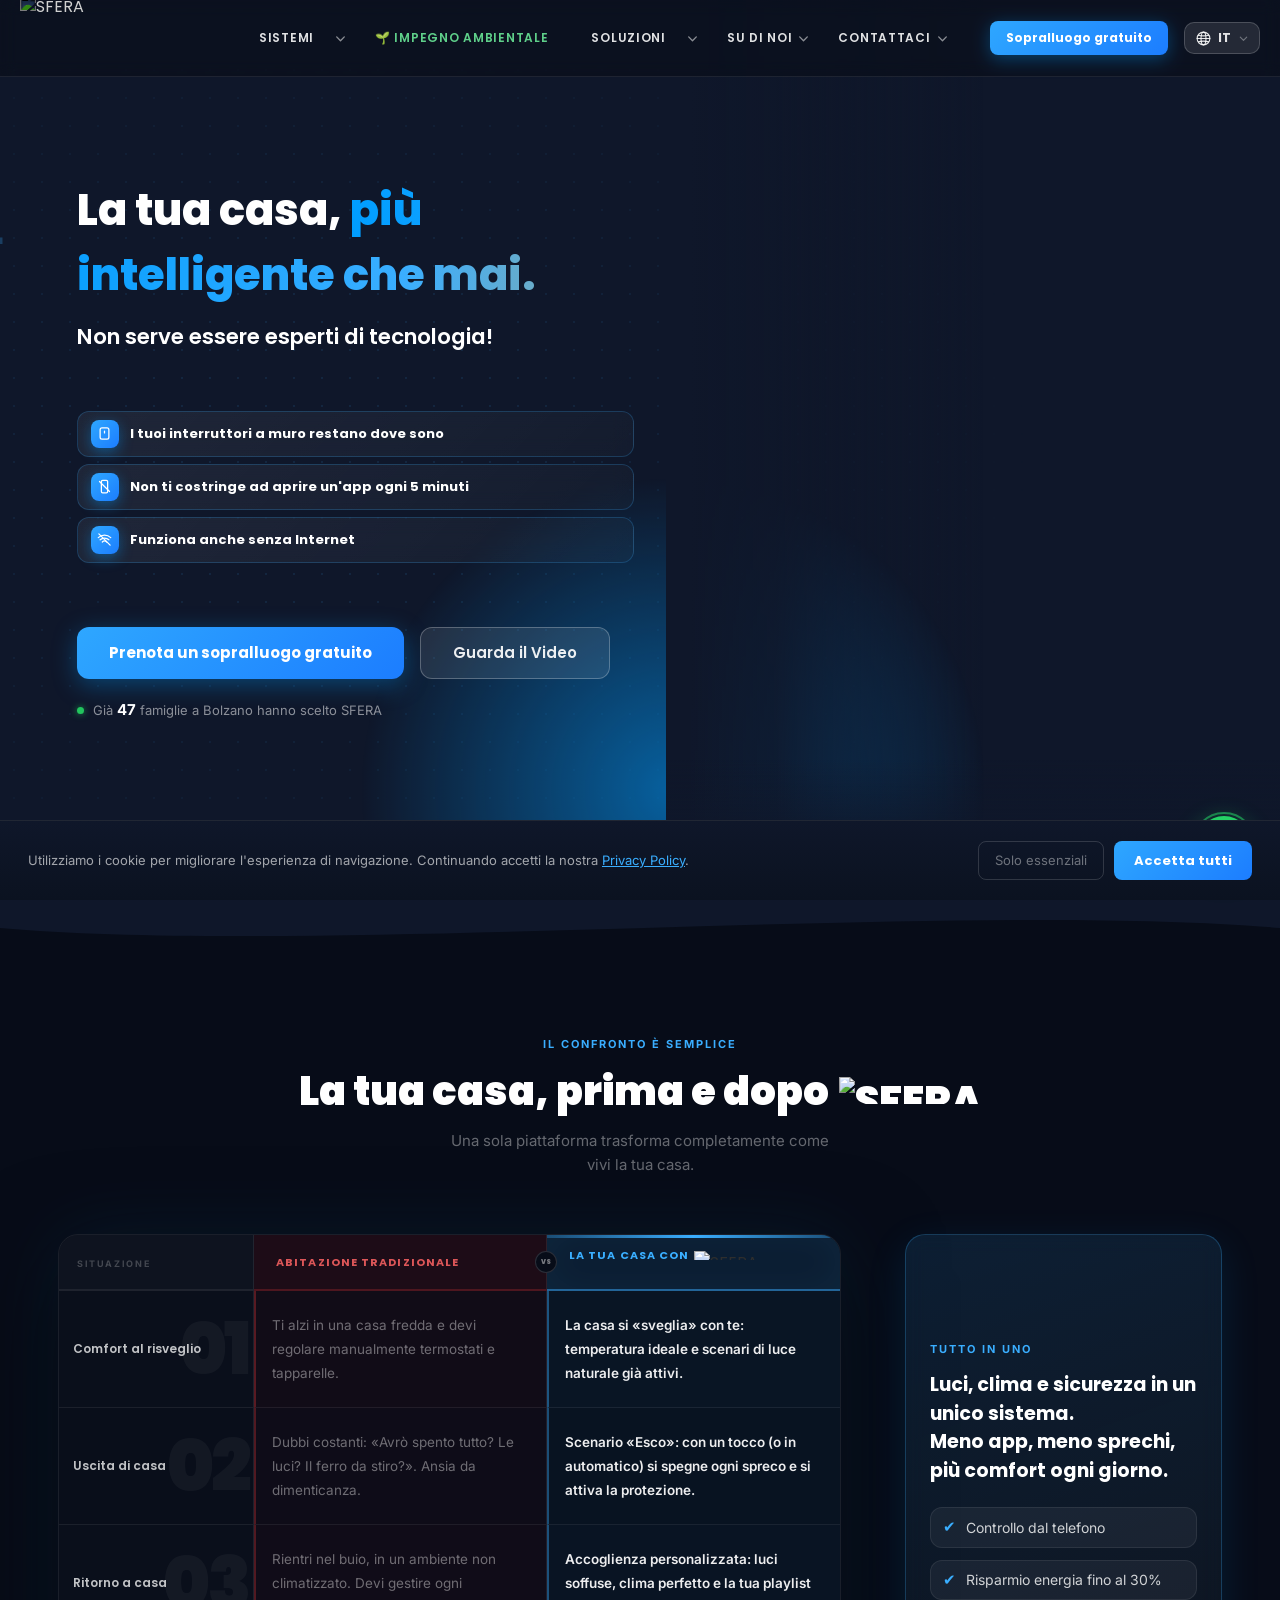
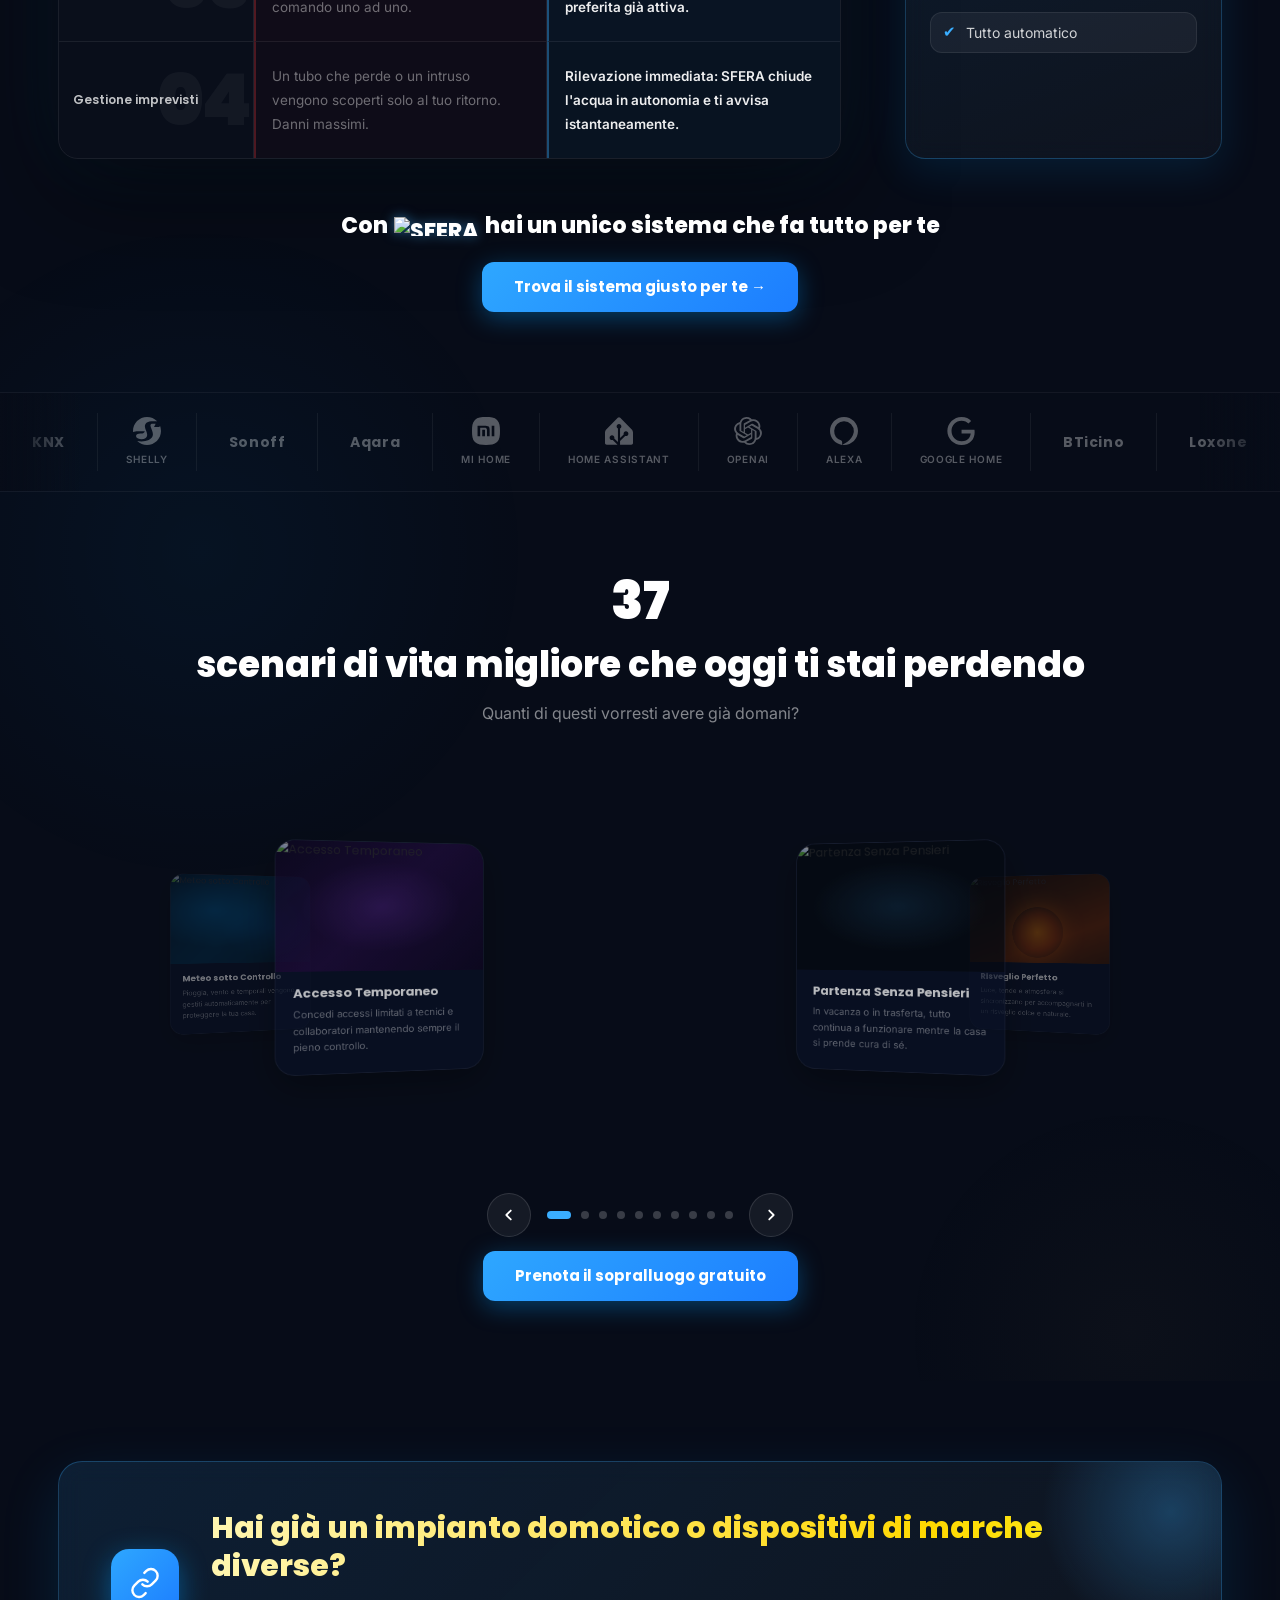
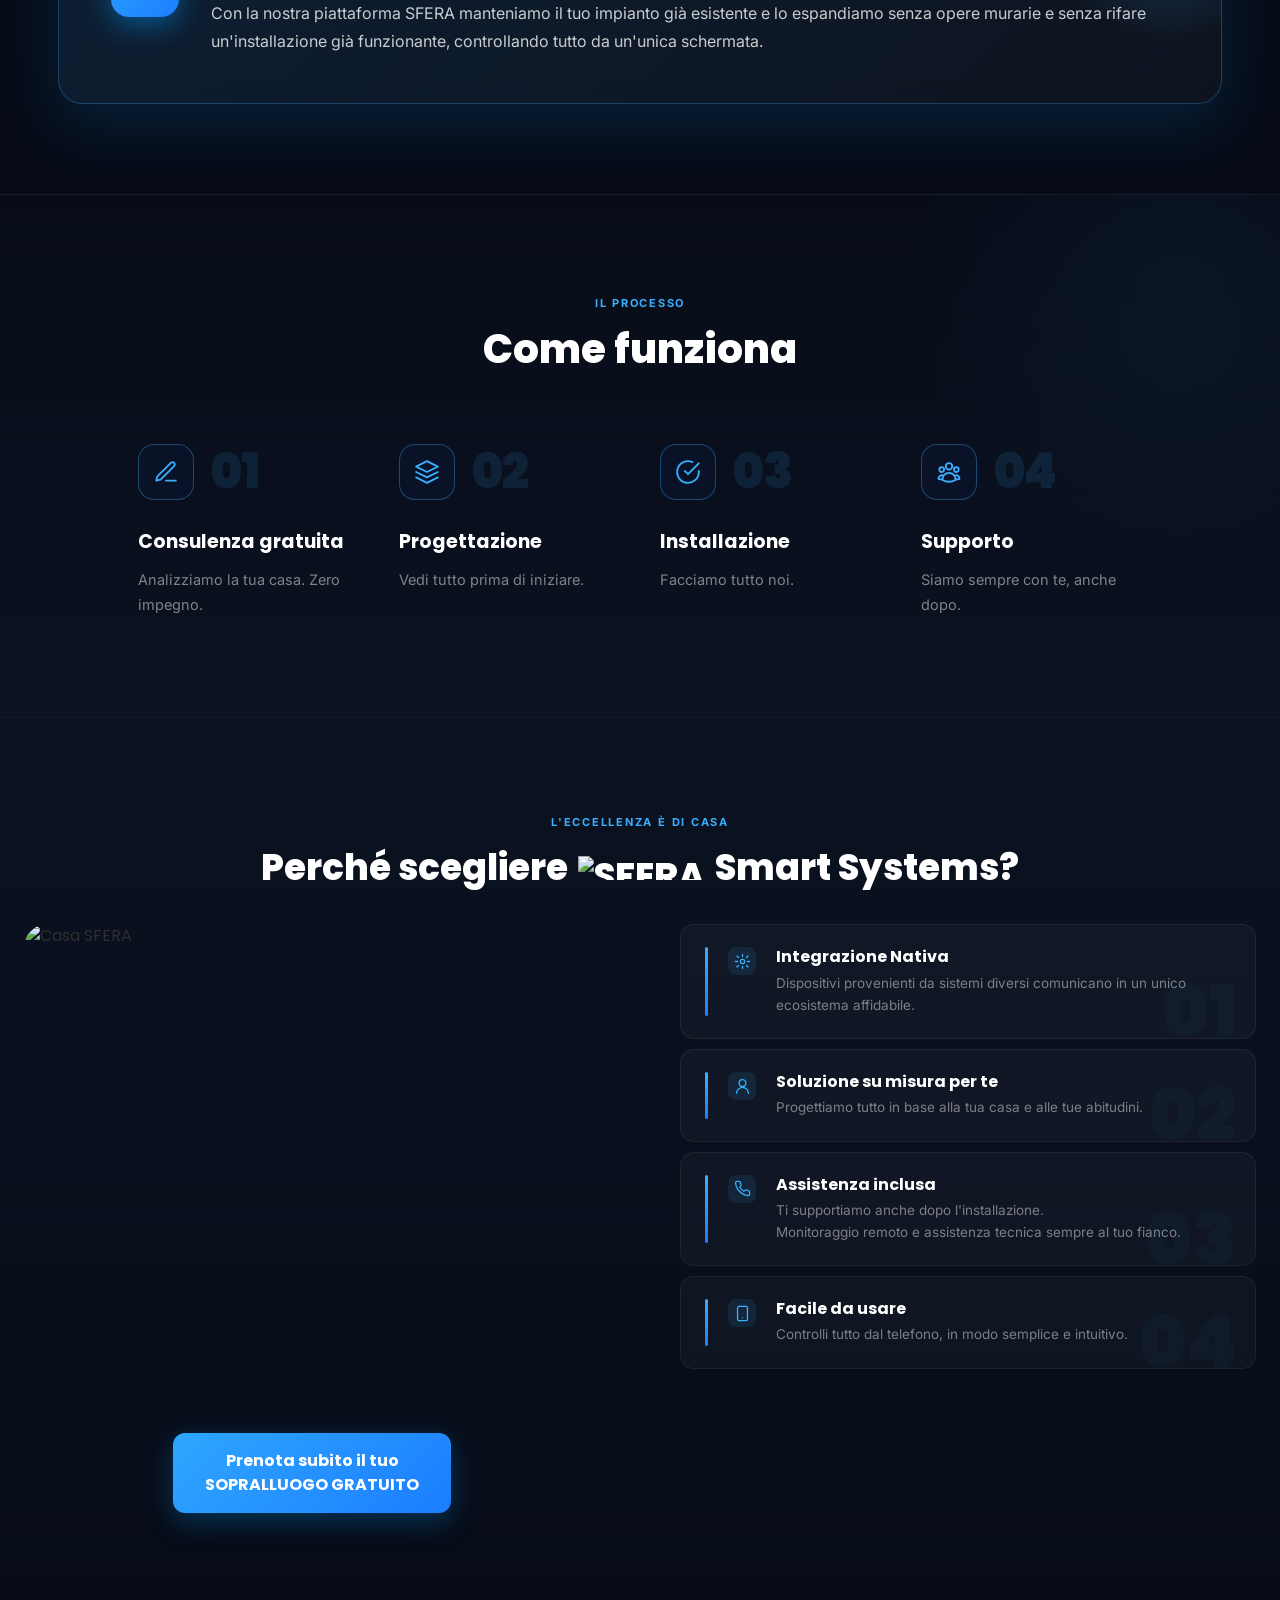
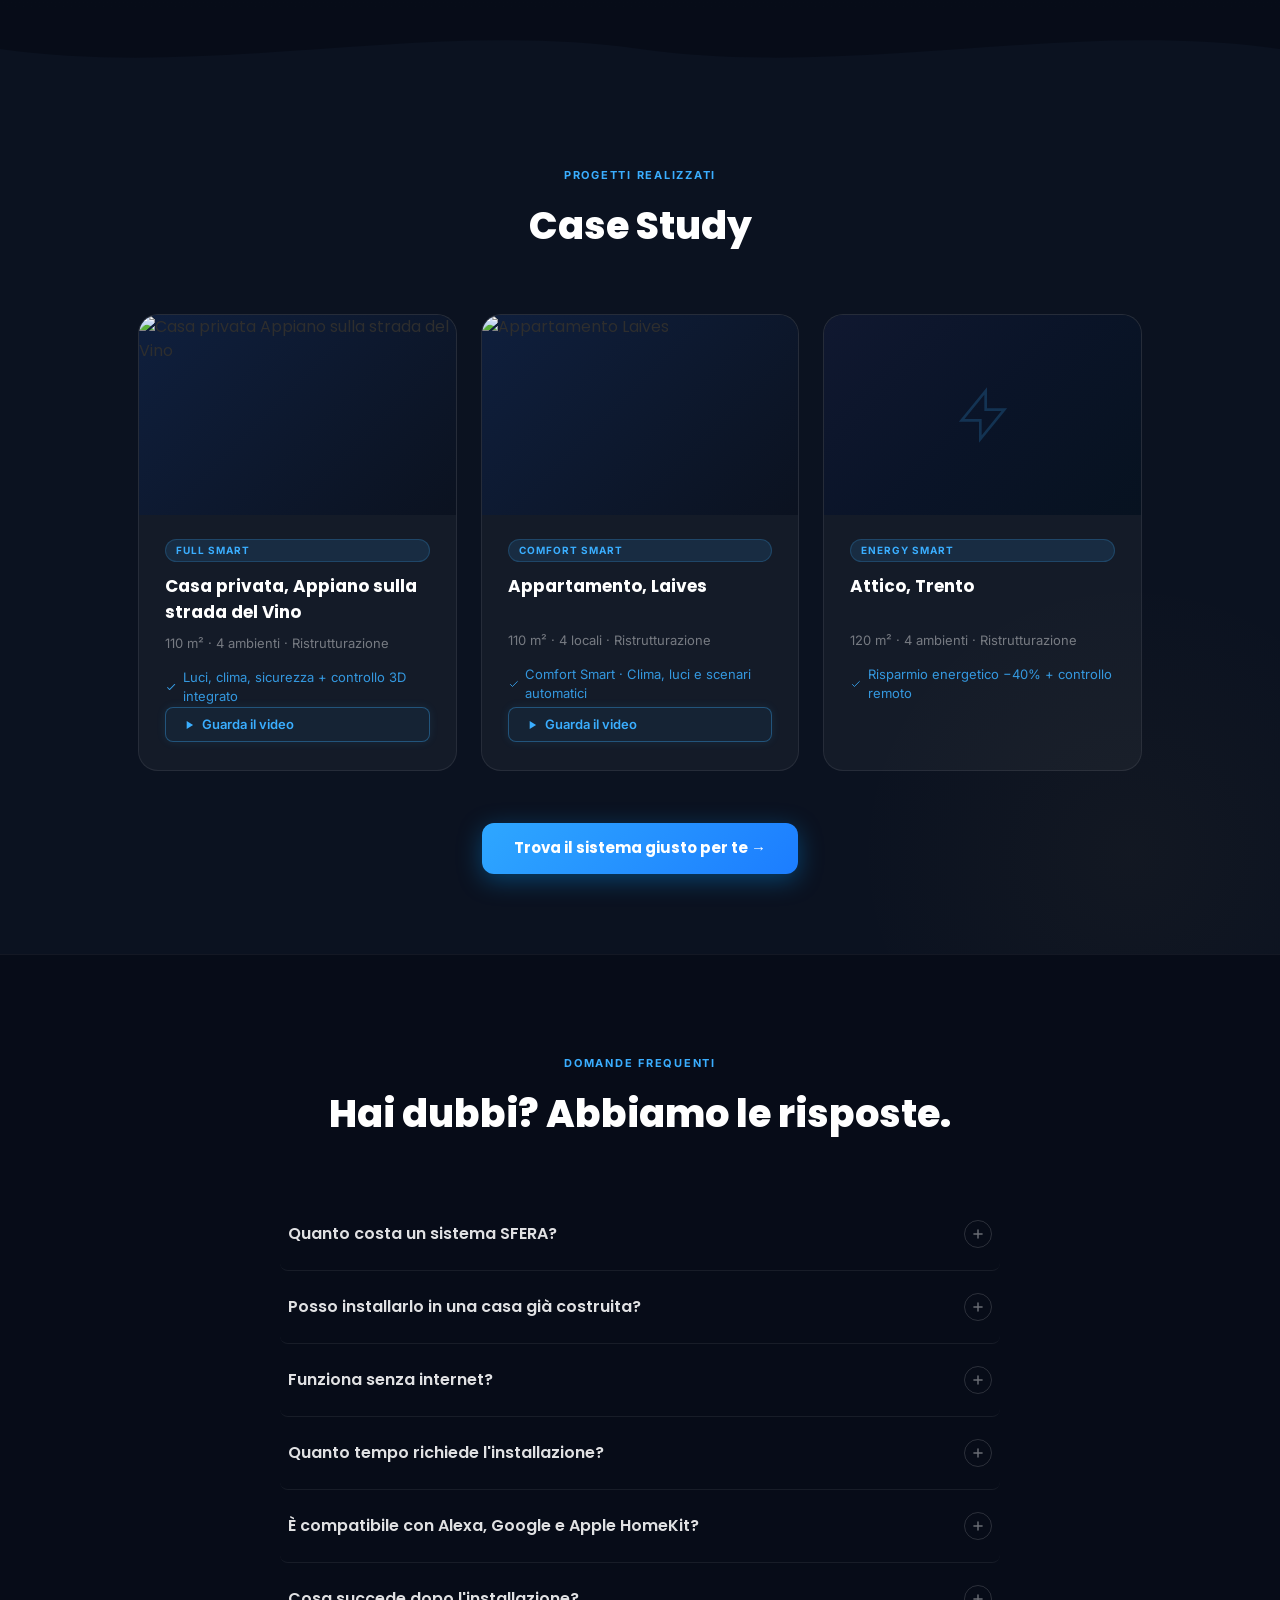
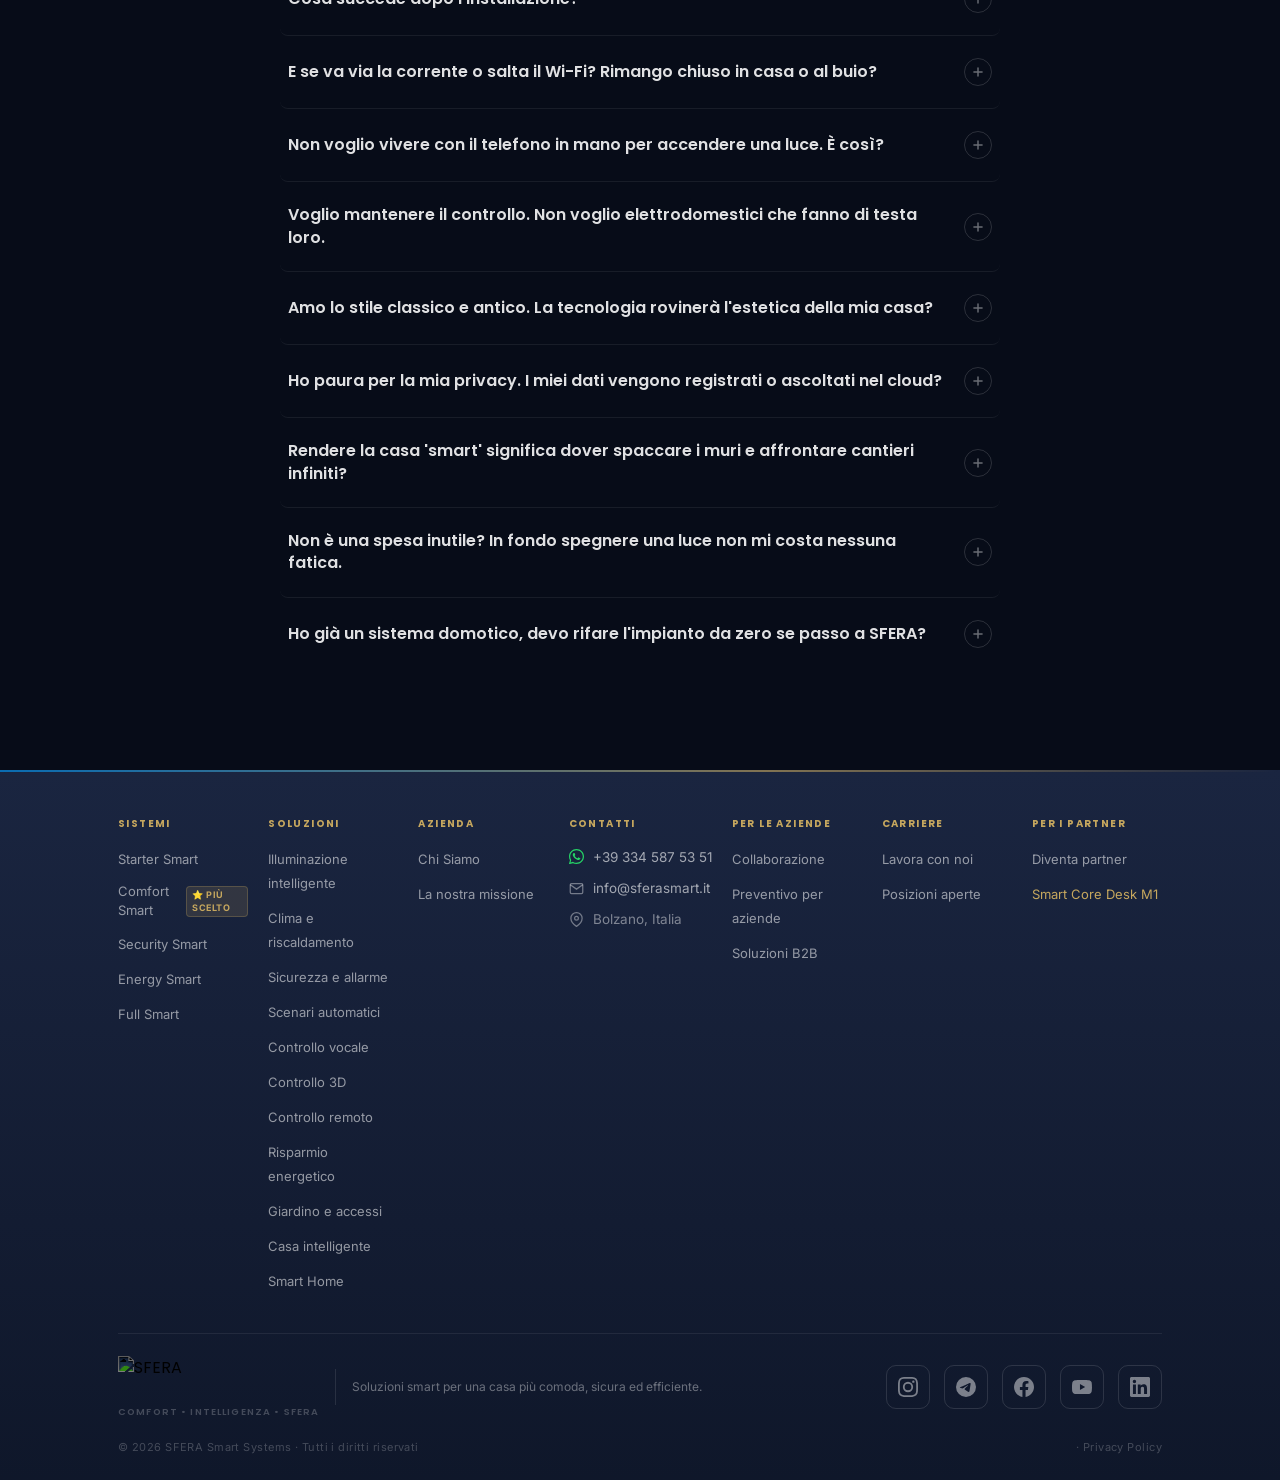
==== commit 34f0c6f9: "Add files via upload" ====
--- a/index.html
+++ b/index.html
@@ -47,7 +47,7 @@
     <!-- Preload hero video -->
     
     <link rel="preload" as="image" href="https://pub-a92582c773094eecb29c572fa1712b3d.r2.dev/prottezione_assoluta.webp" type="image/webp" fetchpriority="high">
-    <link rel="stylesheet" href="style.css?v=227">
+    <link rel="stylesheet" href="style.css?v=230">
     <!-- Schema.org LocalBusiness structured data -->
     <script type="application/ld+json">
     {
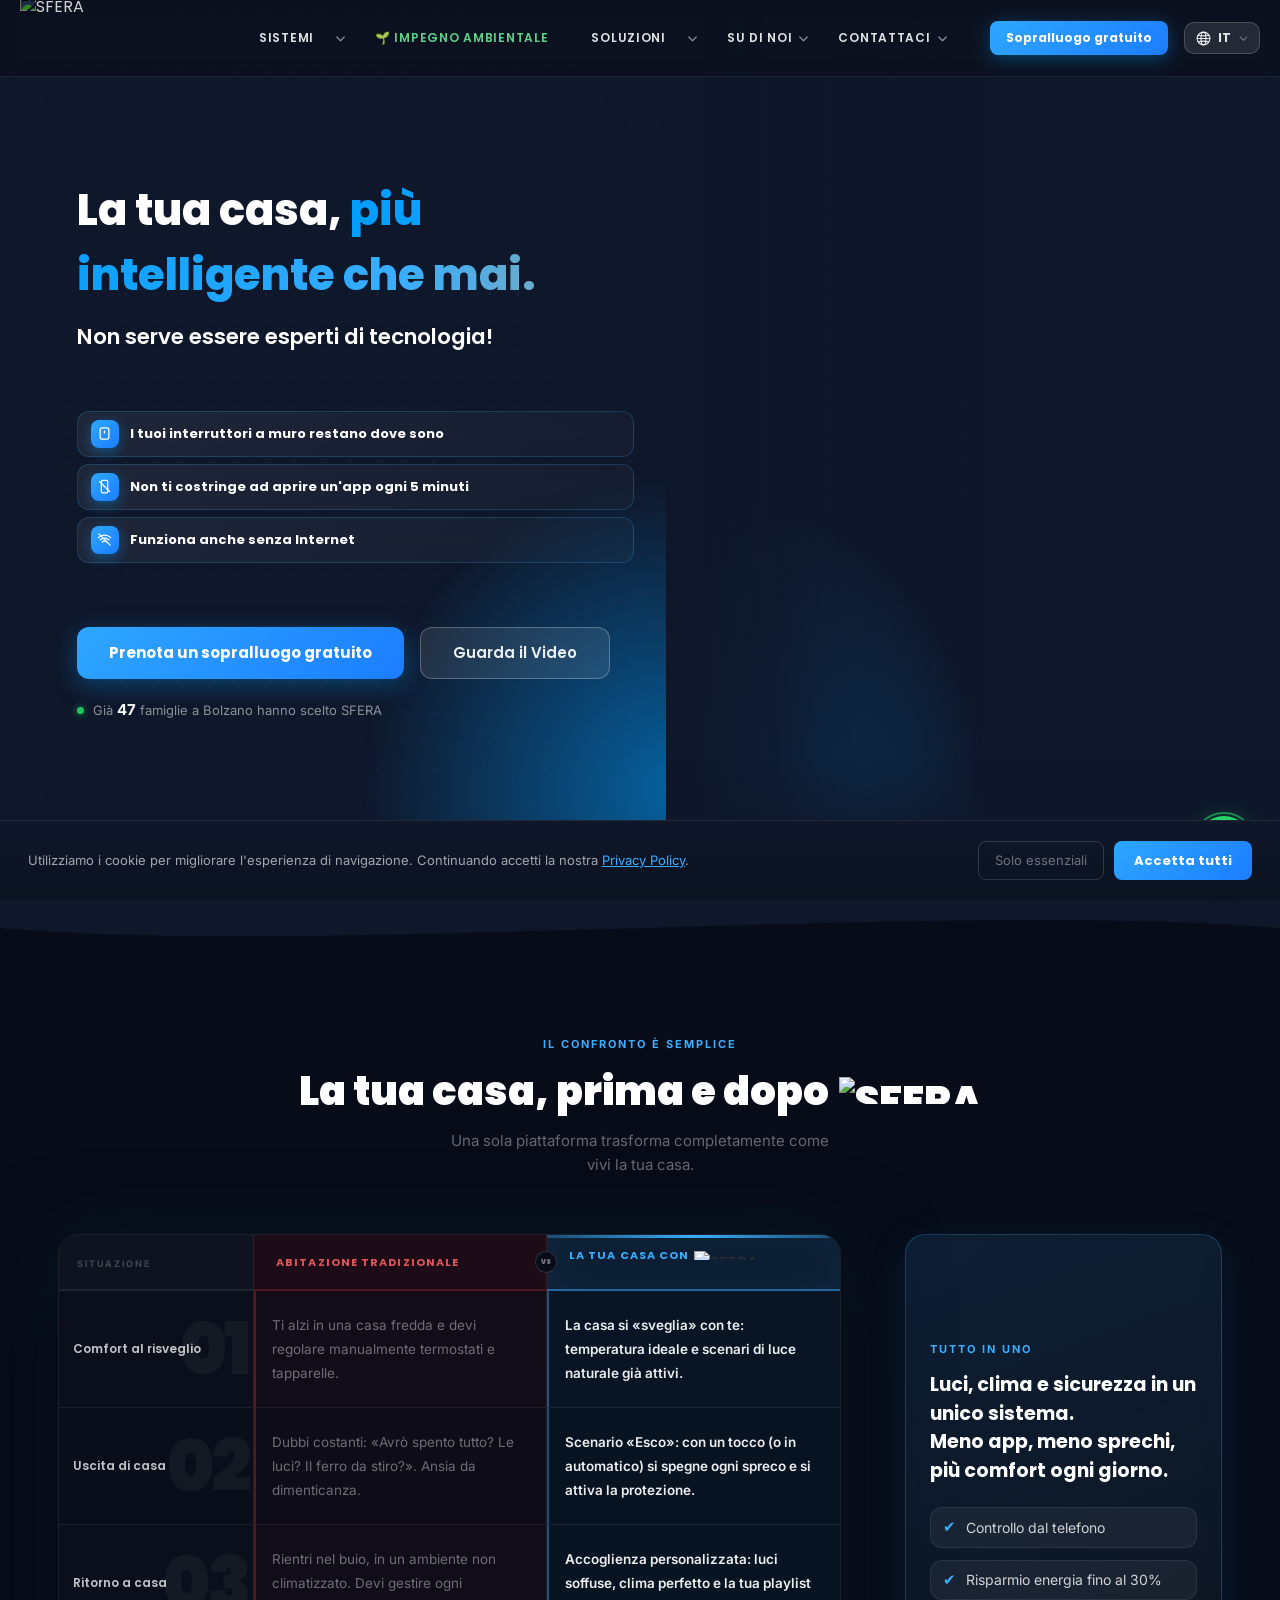
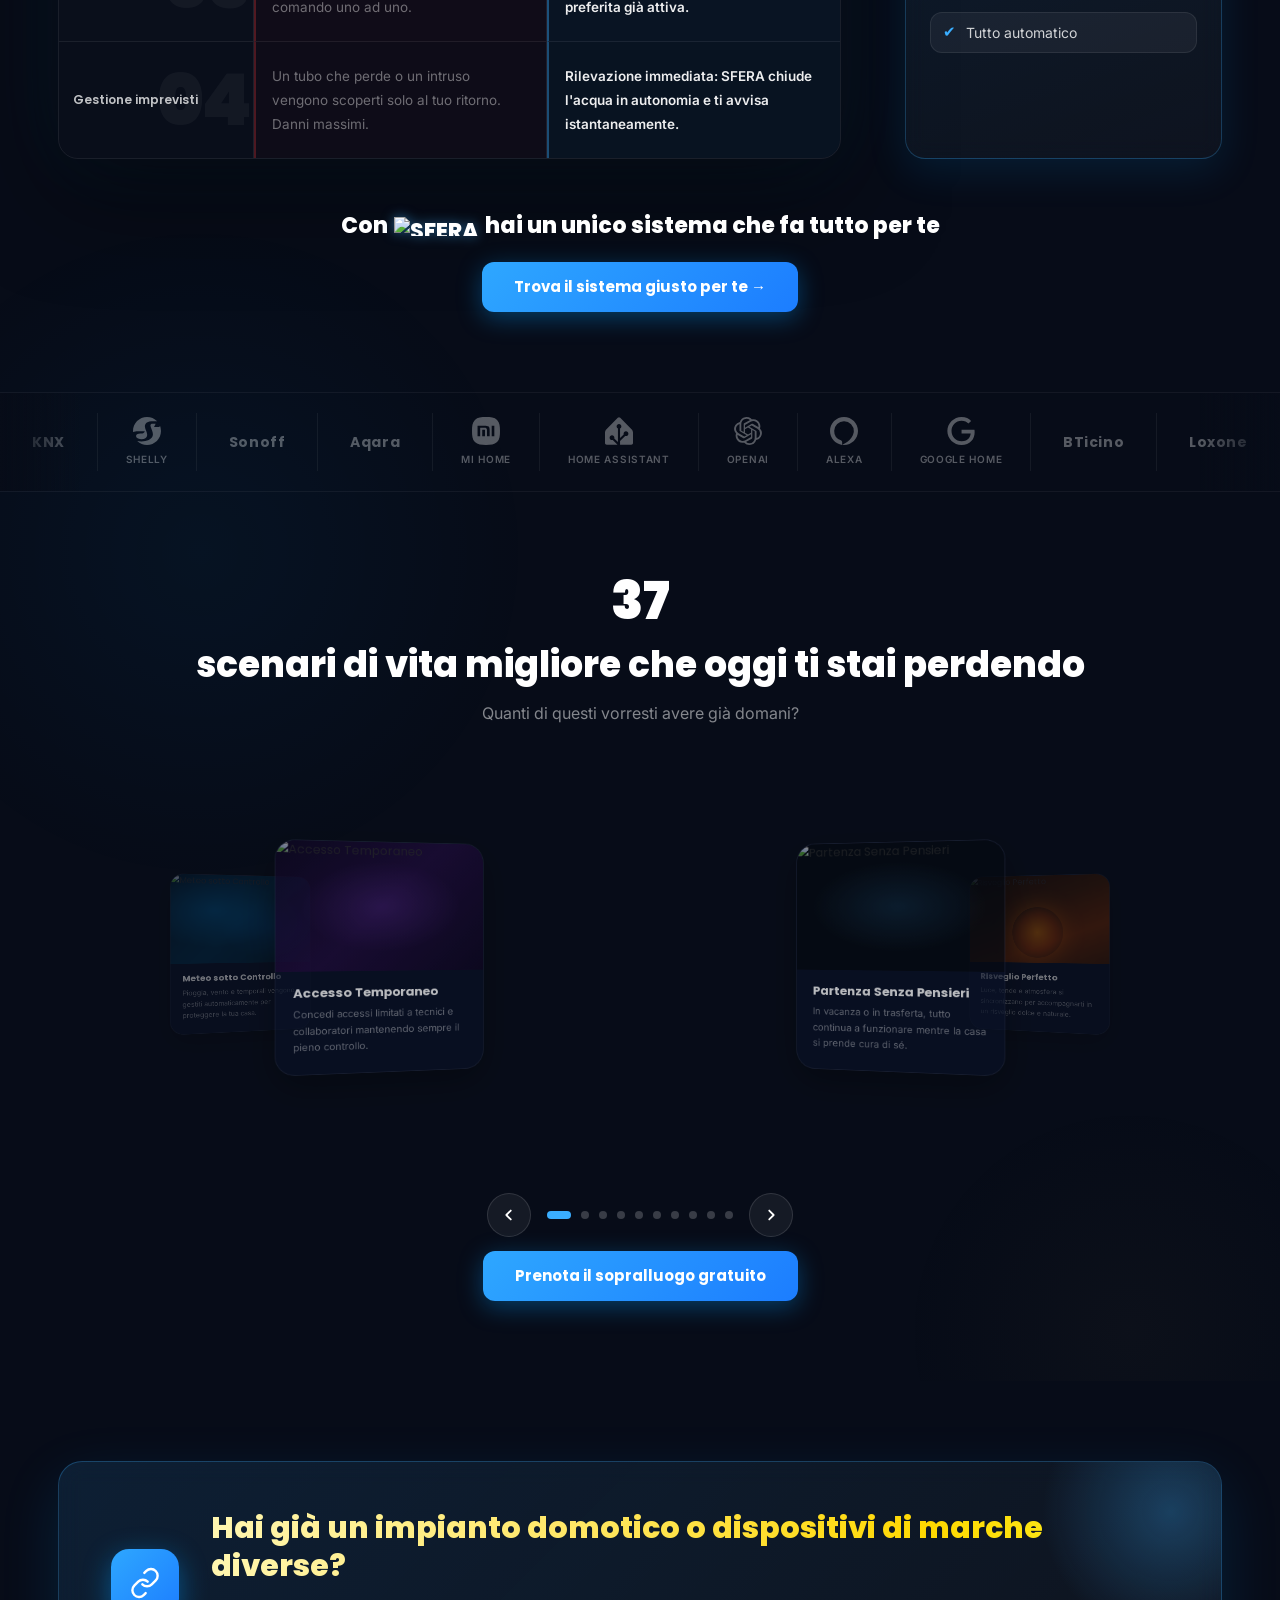
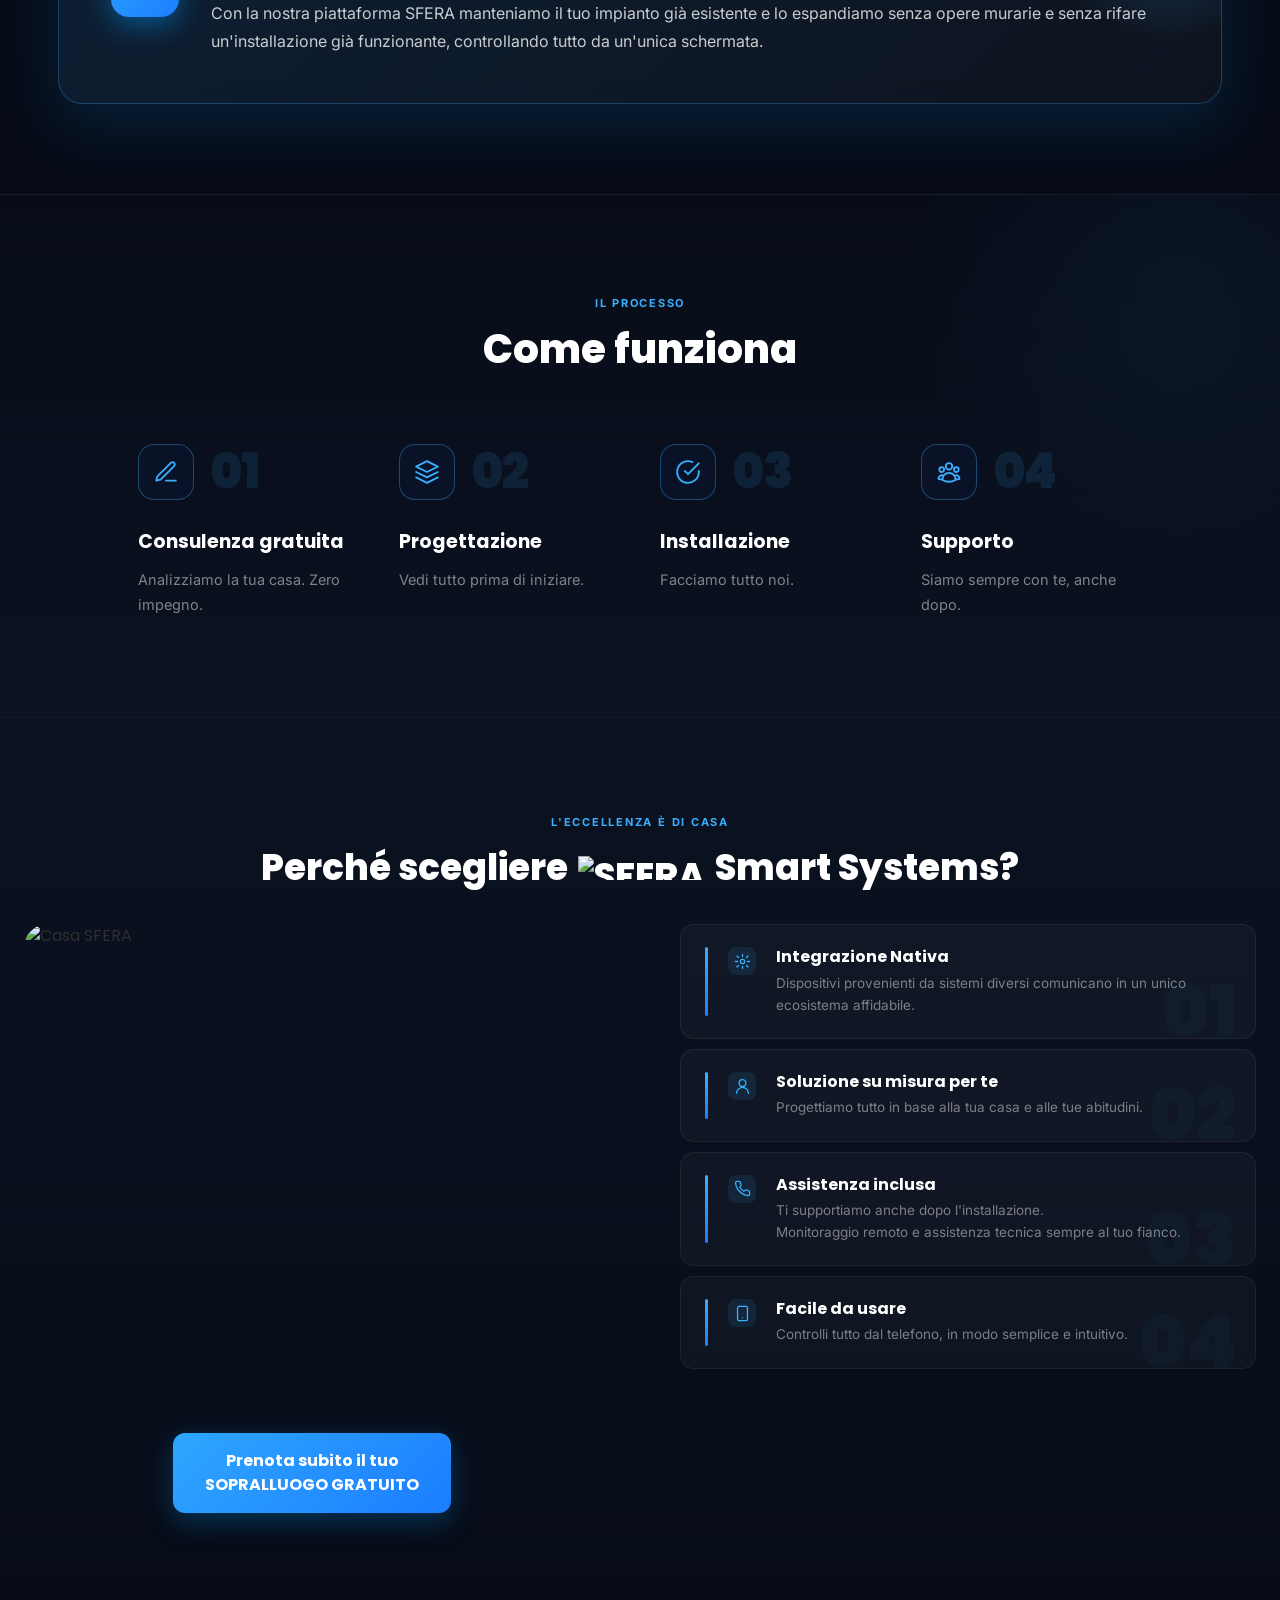
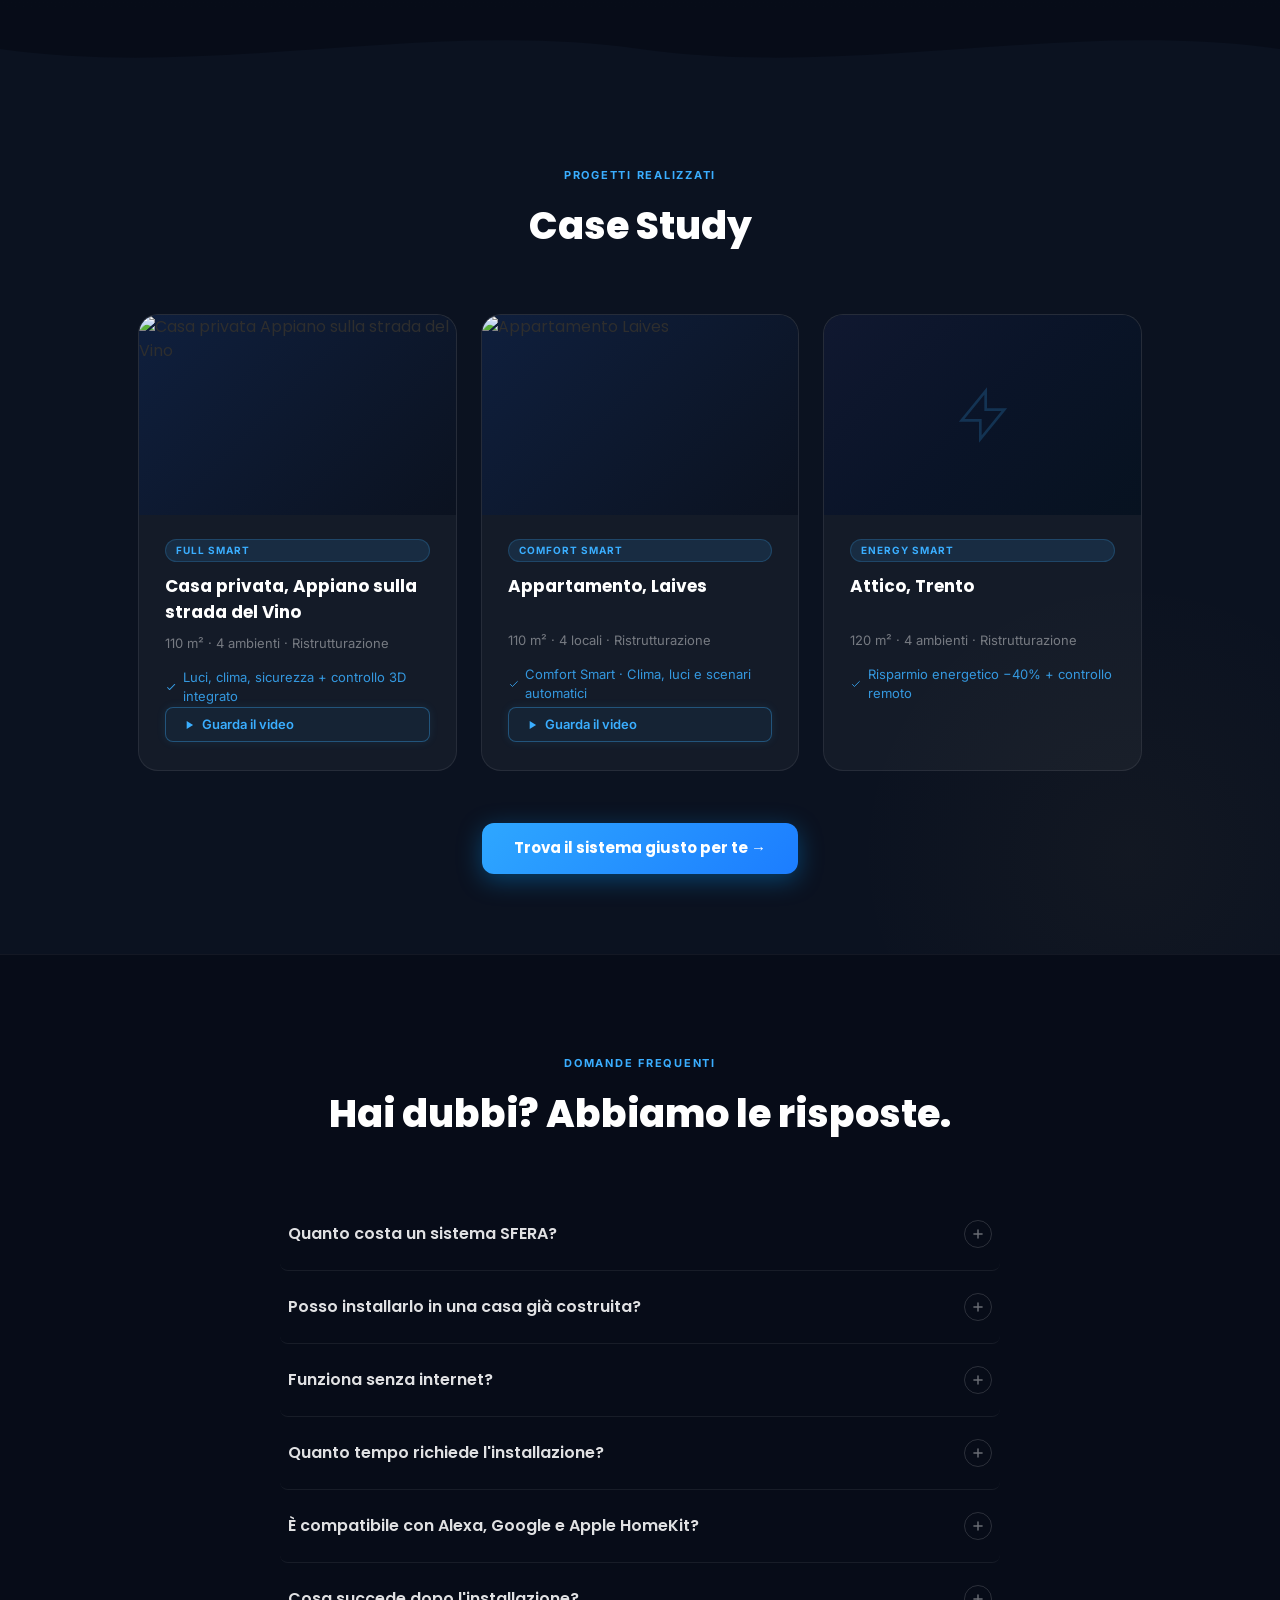
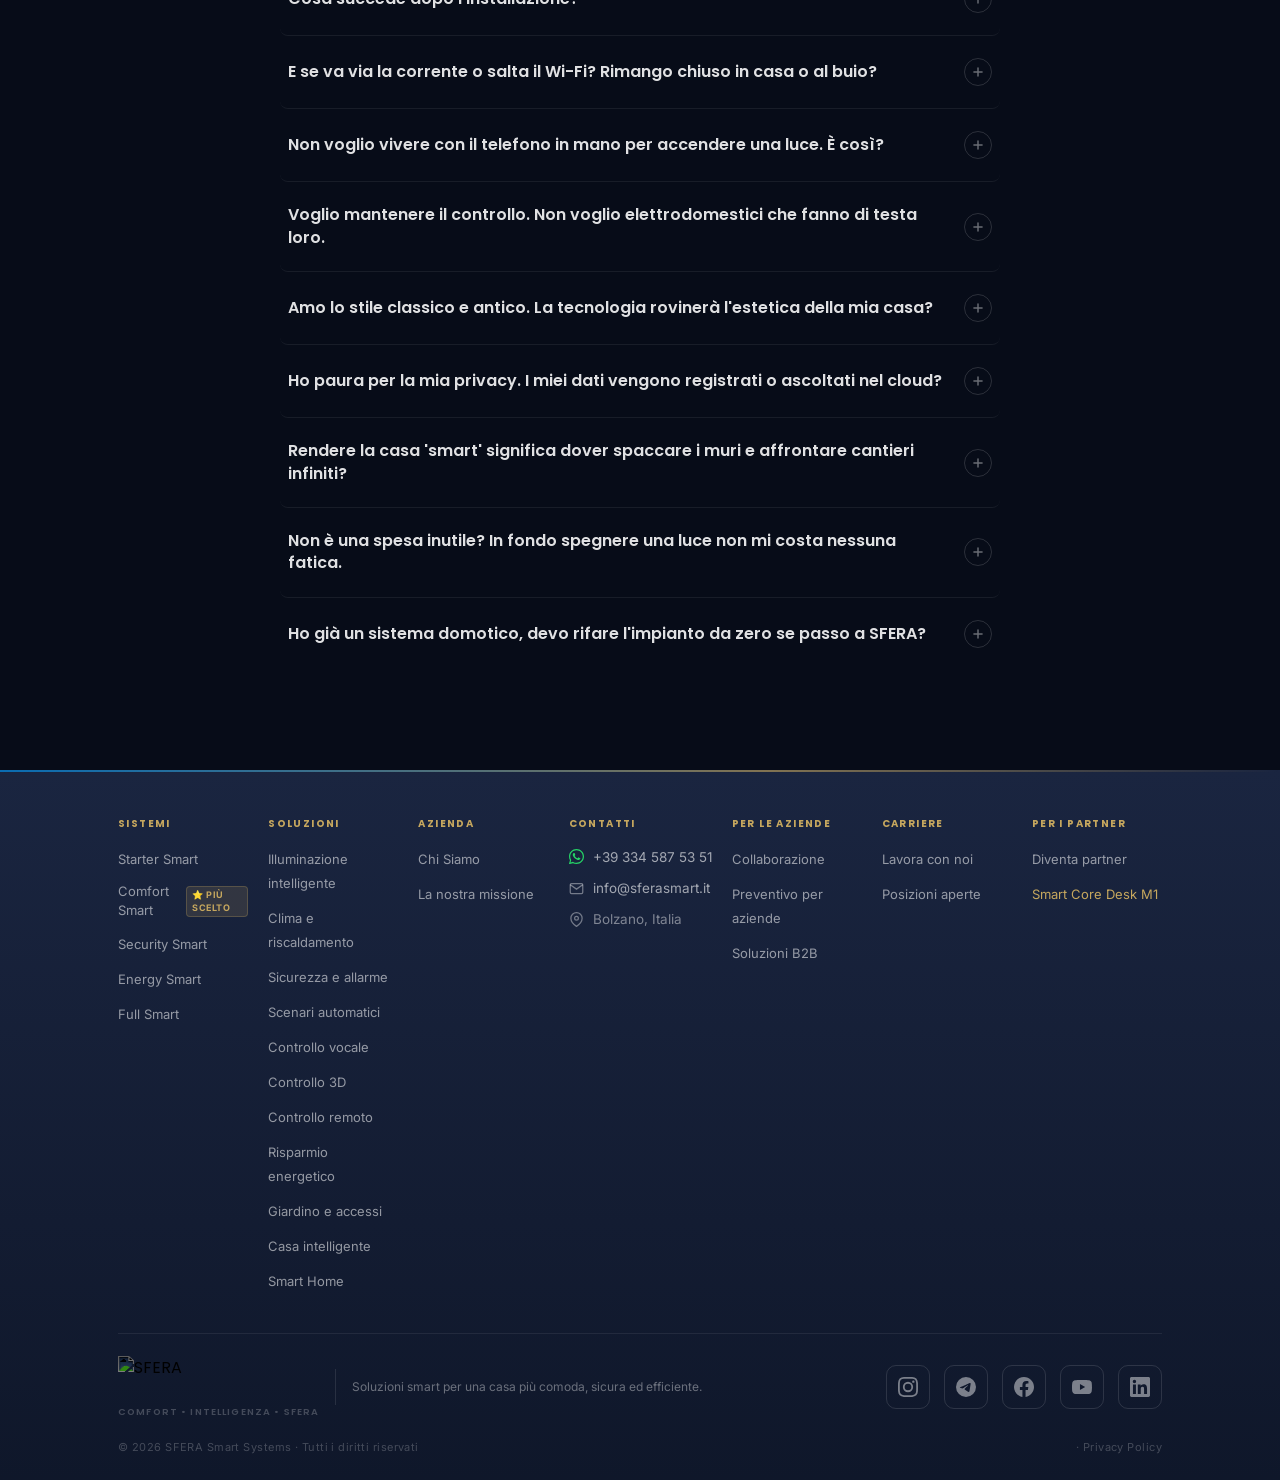
==== commit f7980efe: "Add files via upload" ====
--- a/index.html
+++ b/index.html
@@ -47,7 +47,7 @@
     <!-- Preload hero video -->
     
     <link rel="preload" as="image" href="https://pub-a92582c773094eecb29c572fa1712b3d.r2.dev/prottezione_assoluta.webp" type="image/webp" fetchpriority="high">
-    <link rel="stylesheet" href="style.css?v=230">
+    <link rel="stylesheet" href="style.css?v=231">
     <!-- Schema.org LocalBusiness structured data -->
     <script type="application/ld+json">
     {
@@ -681,7 +681,7 @@
         <svg viewBox="0 0 1440 56" preserveAspectRatio="none" fill="none" xmlns="http://www.w3.org/2000/svg">
             <path d="M0,28 C360,56 1080,0 1440,28 L1440,56 L0,56 Z" fill="#070C18"/>
         </svg>
-    </div>
+    </div>
     <!-- Problem / Solution — before/after -->
     <section id="section-comparison" style="background:#070C18;border-bottom:1px solid rgba(255,255,255,0.05);padding:80px 0;">
         <div style="max-width:1220px;margin:0 auto;padding:0 28px;">
@@ -1814,7 +1814,7 @@
         </div>
     </div>
 
-    <script data-cfasync="false" src="/cdn-cgi/scripts/5c5dd728/cloudflare-static/email-decode.min.js"></script><script src="script.js?v=227" defer></script>
+    <script data-cfasync="false" src="/cdn-cgi/scripts/5c5dd728/cloudflare-static/email-decode.min.js"></script><script src="script.js?v=229" defer></script>
 
     <!-- ── Navigation dots ── -->
     
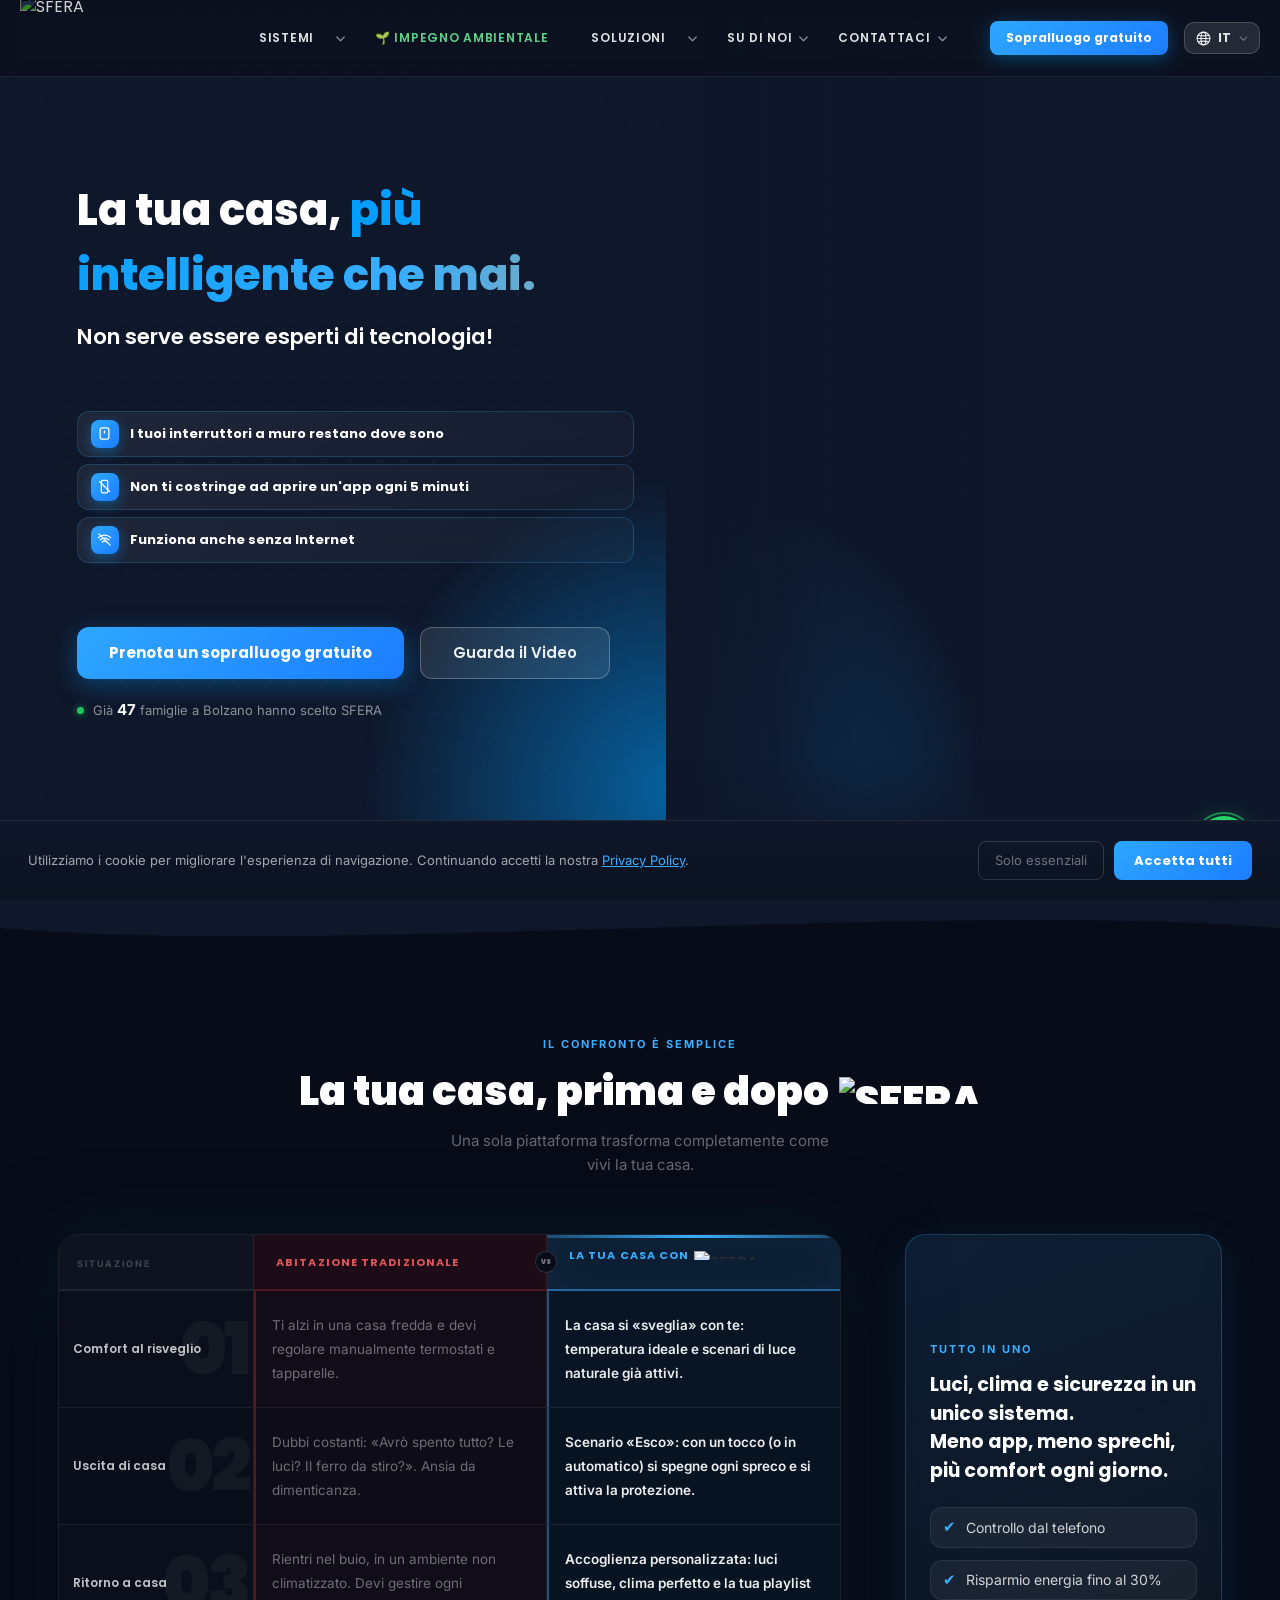
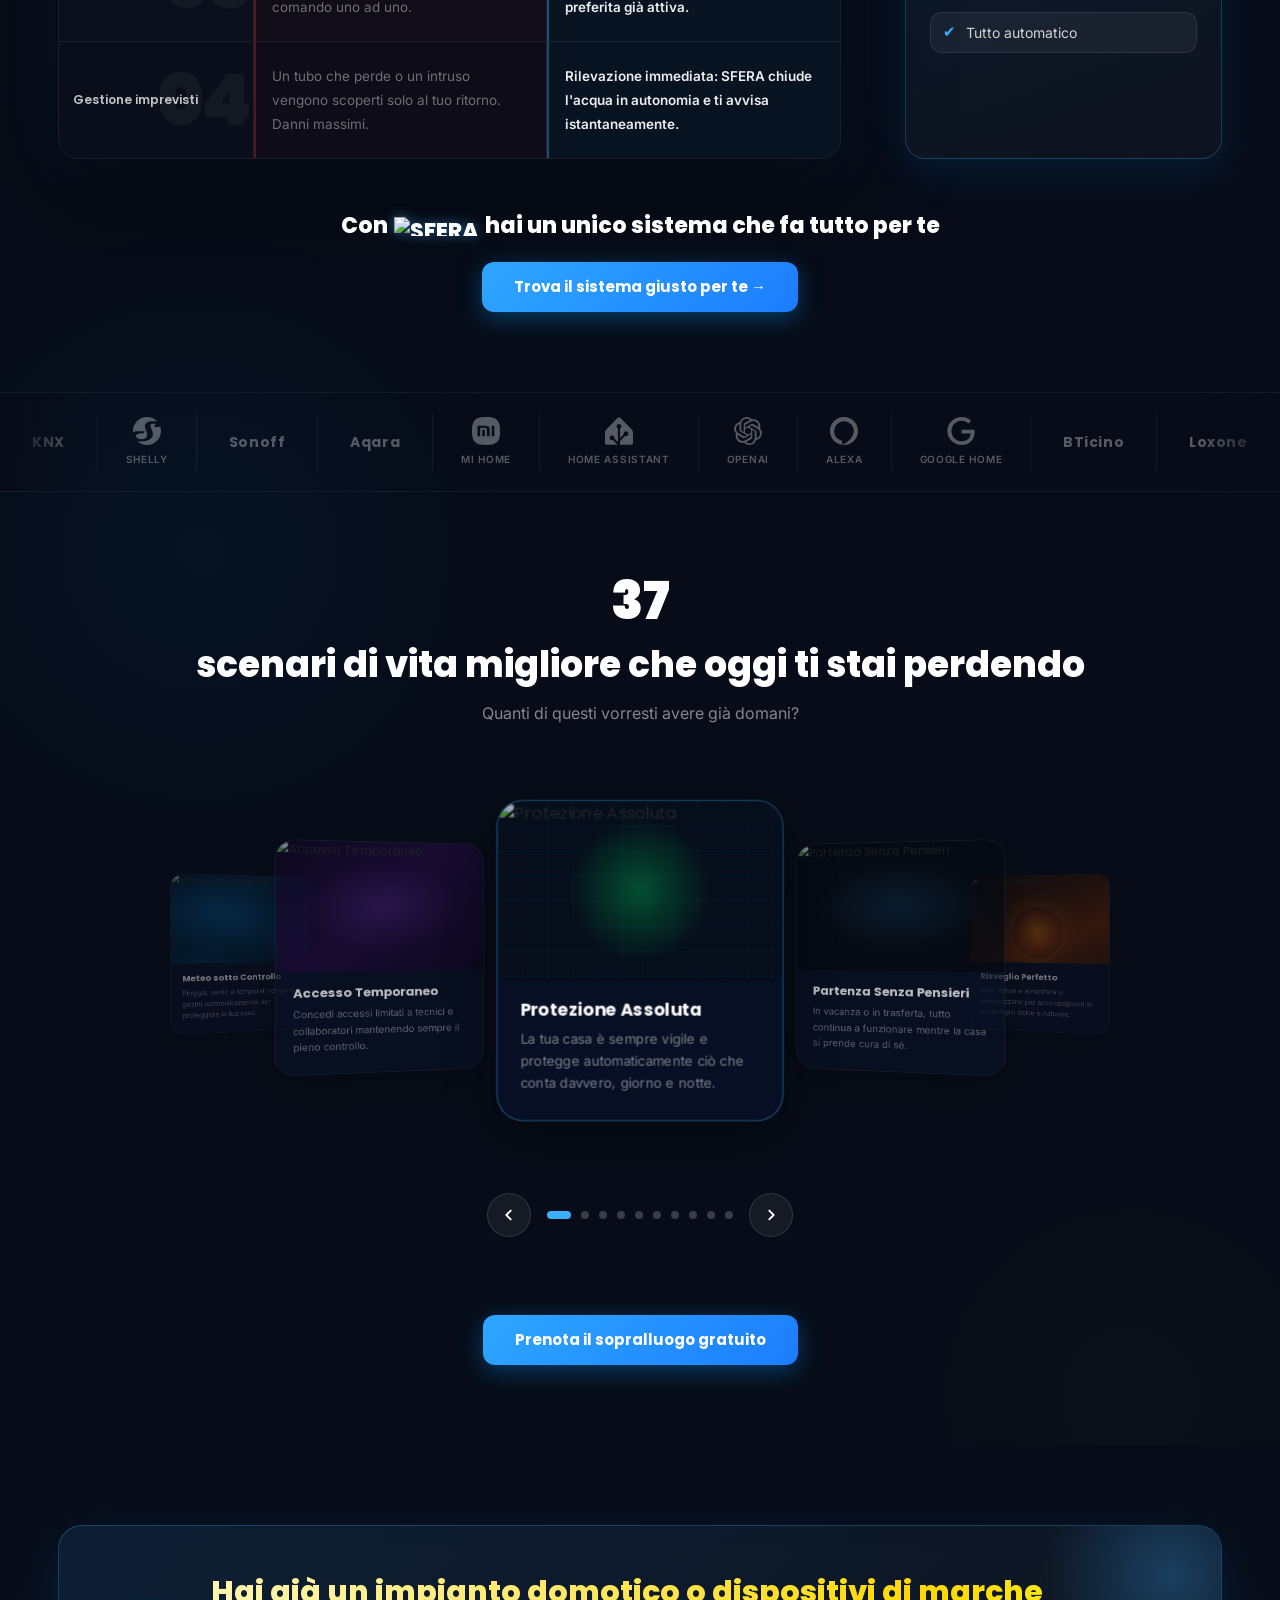
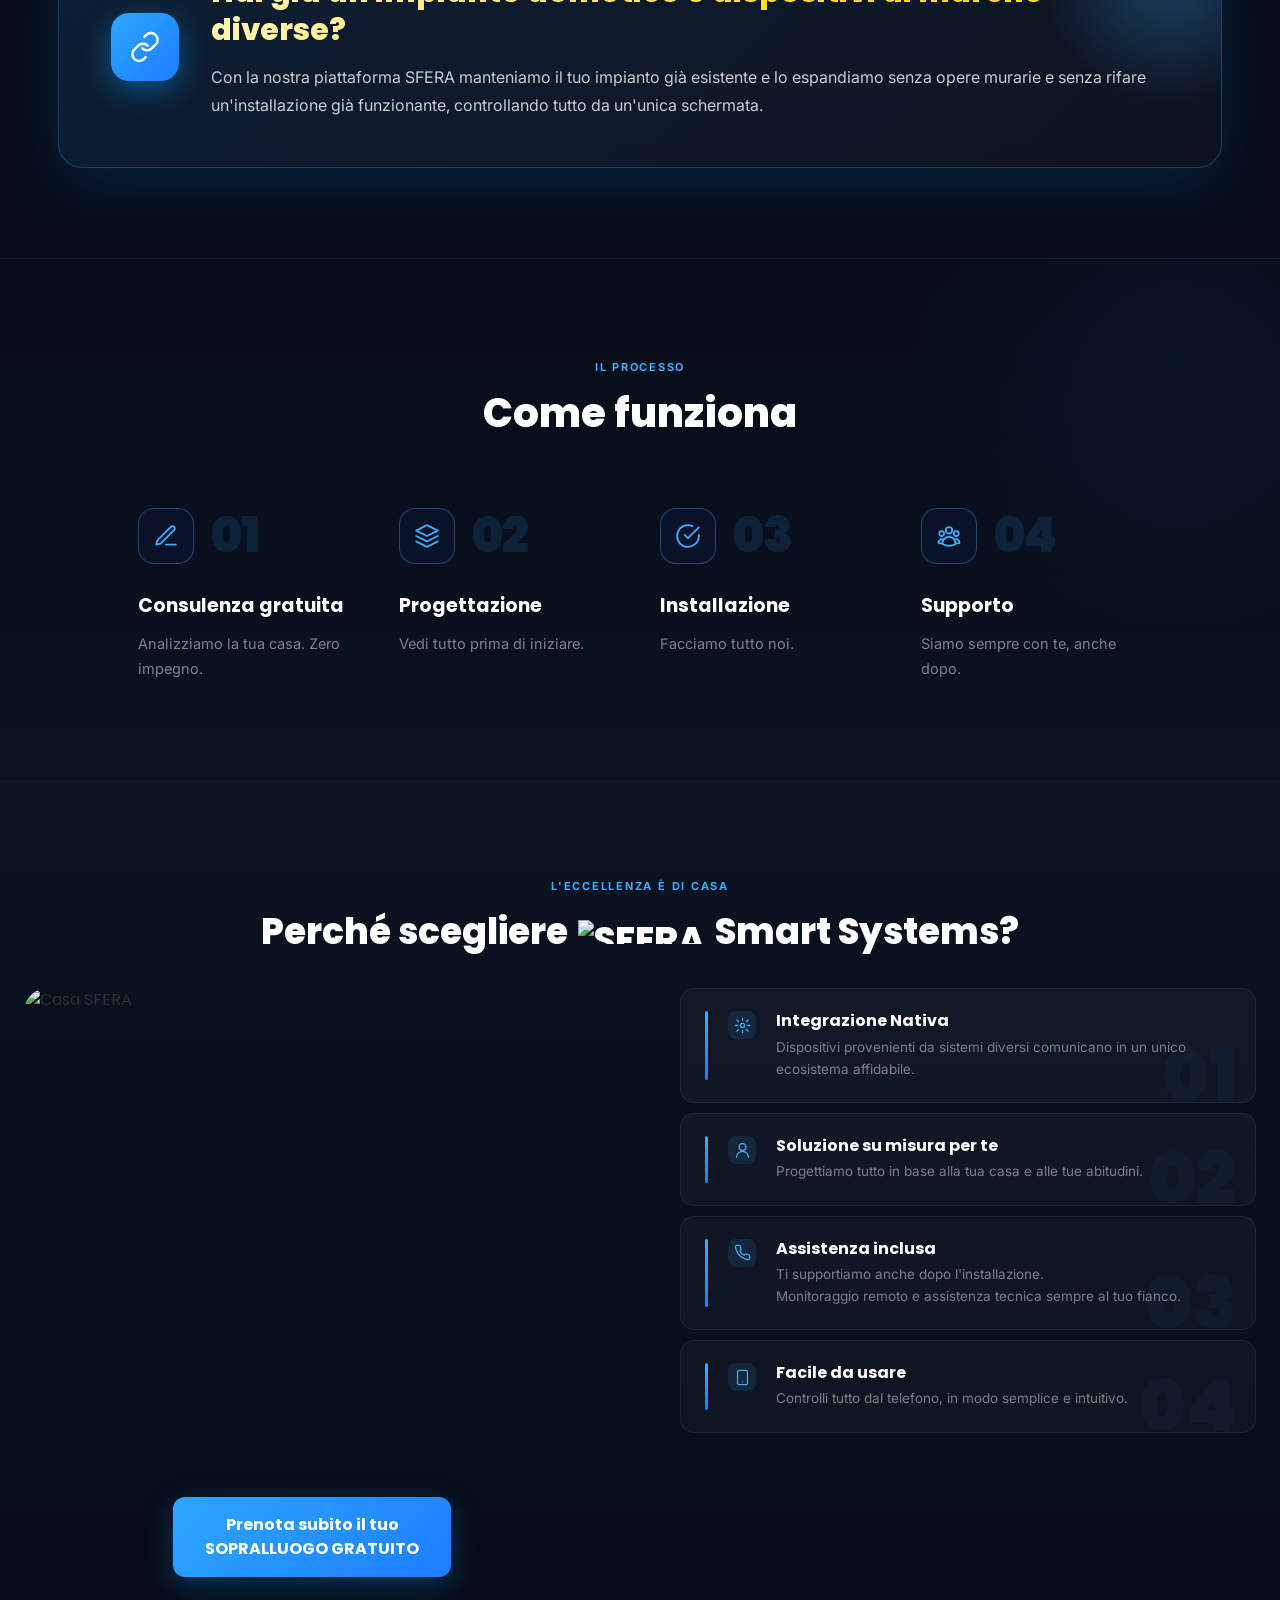
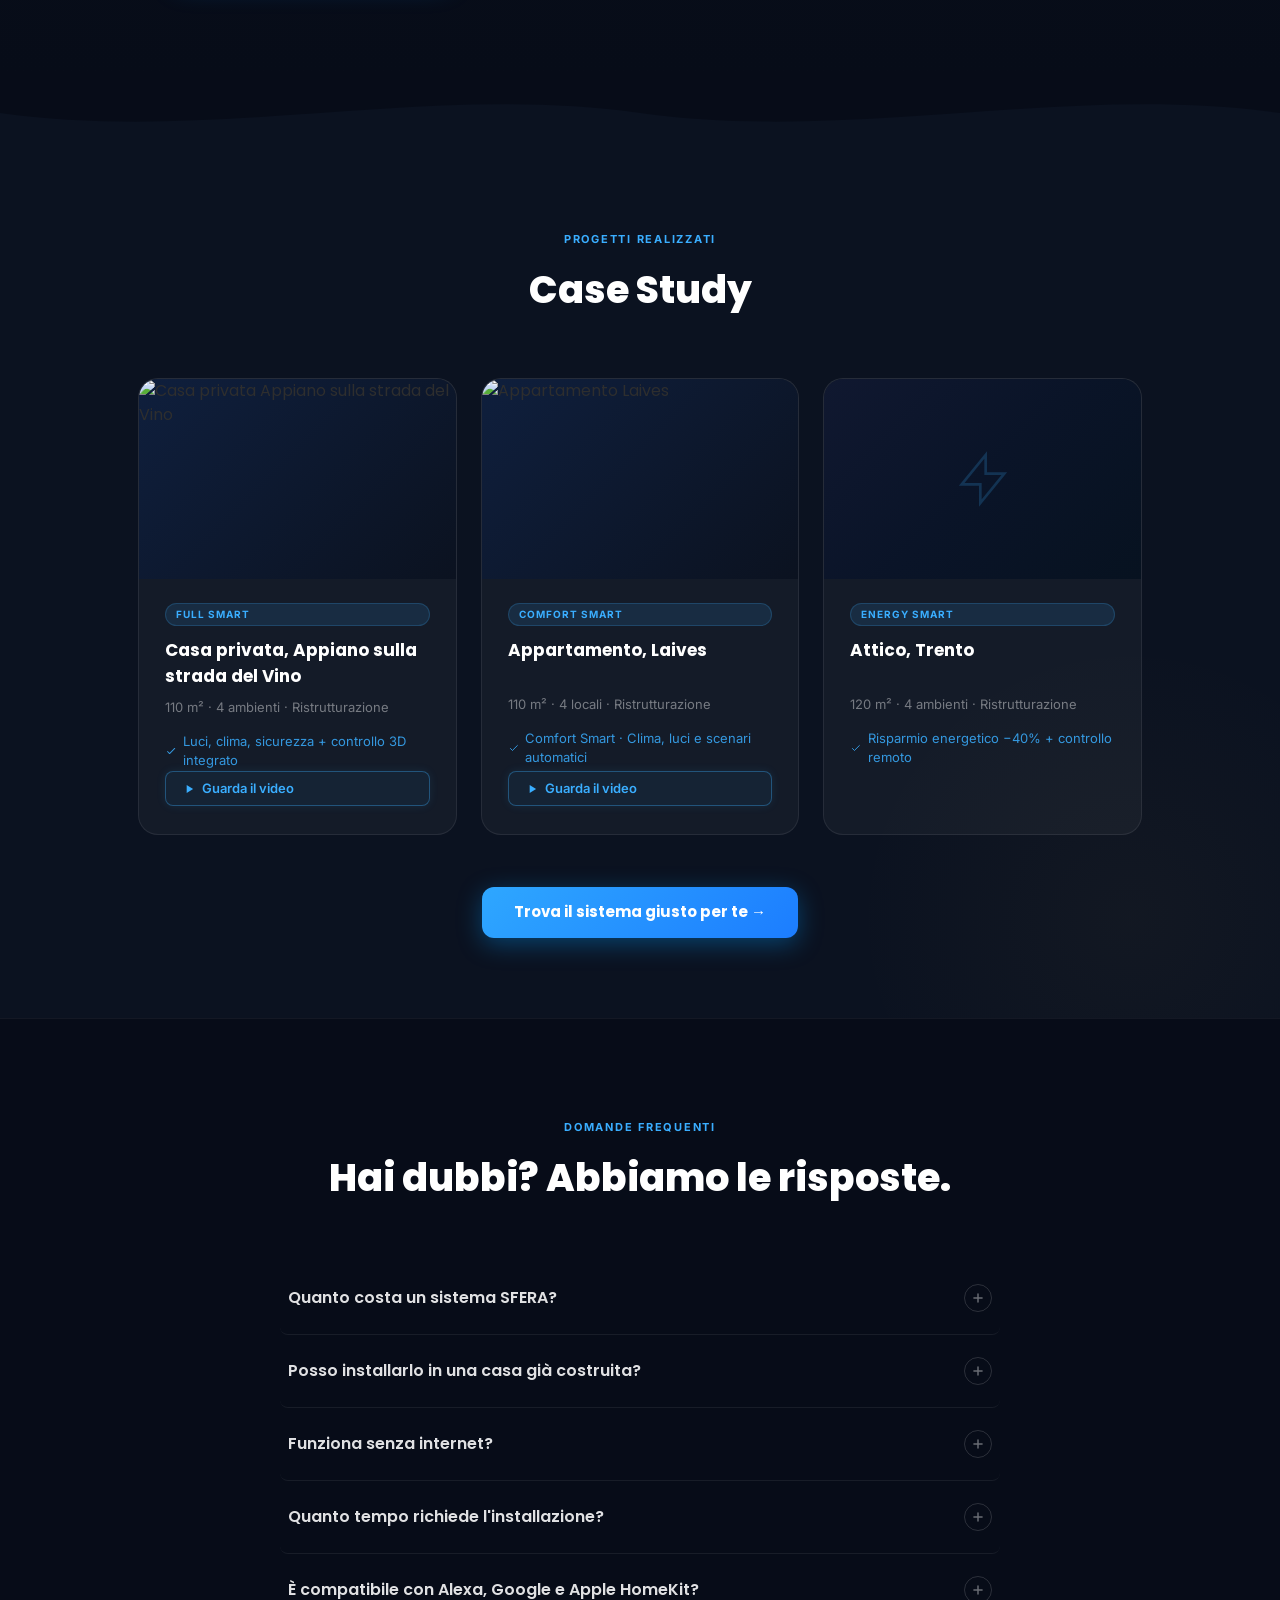
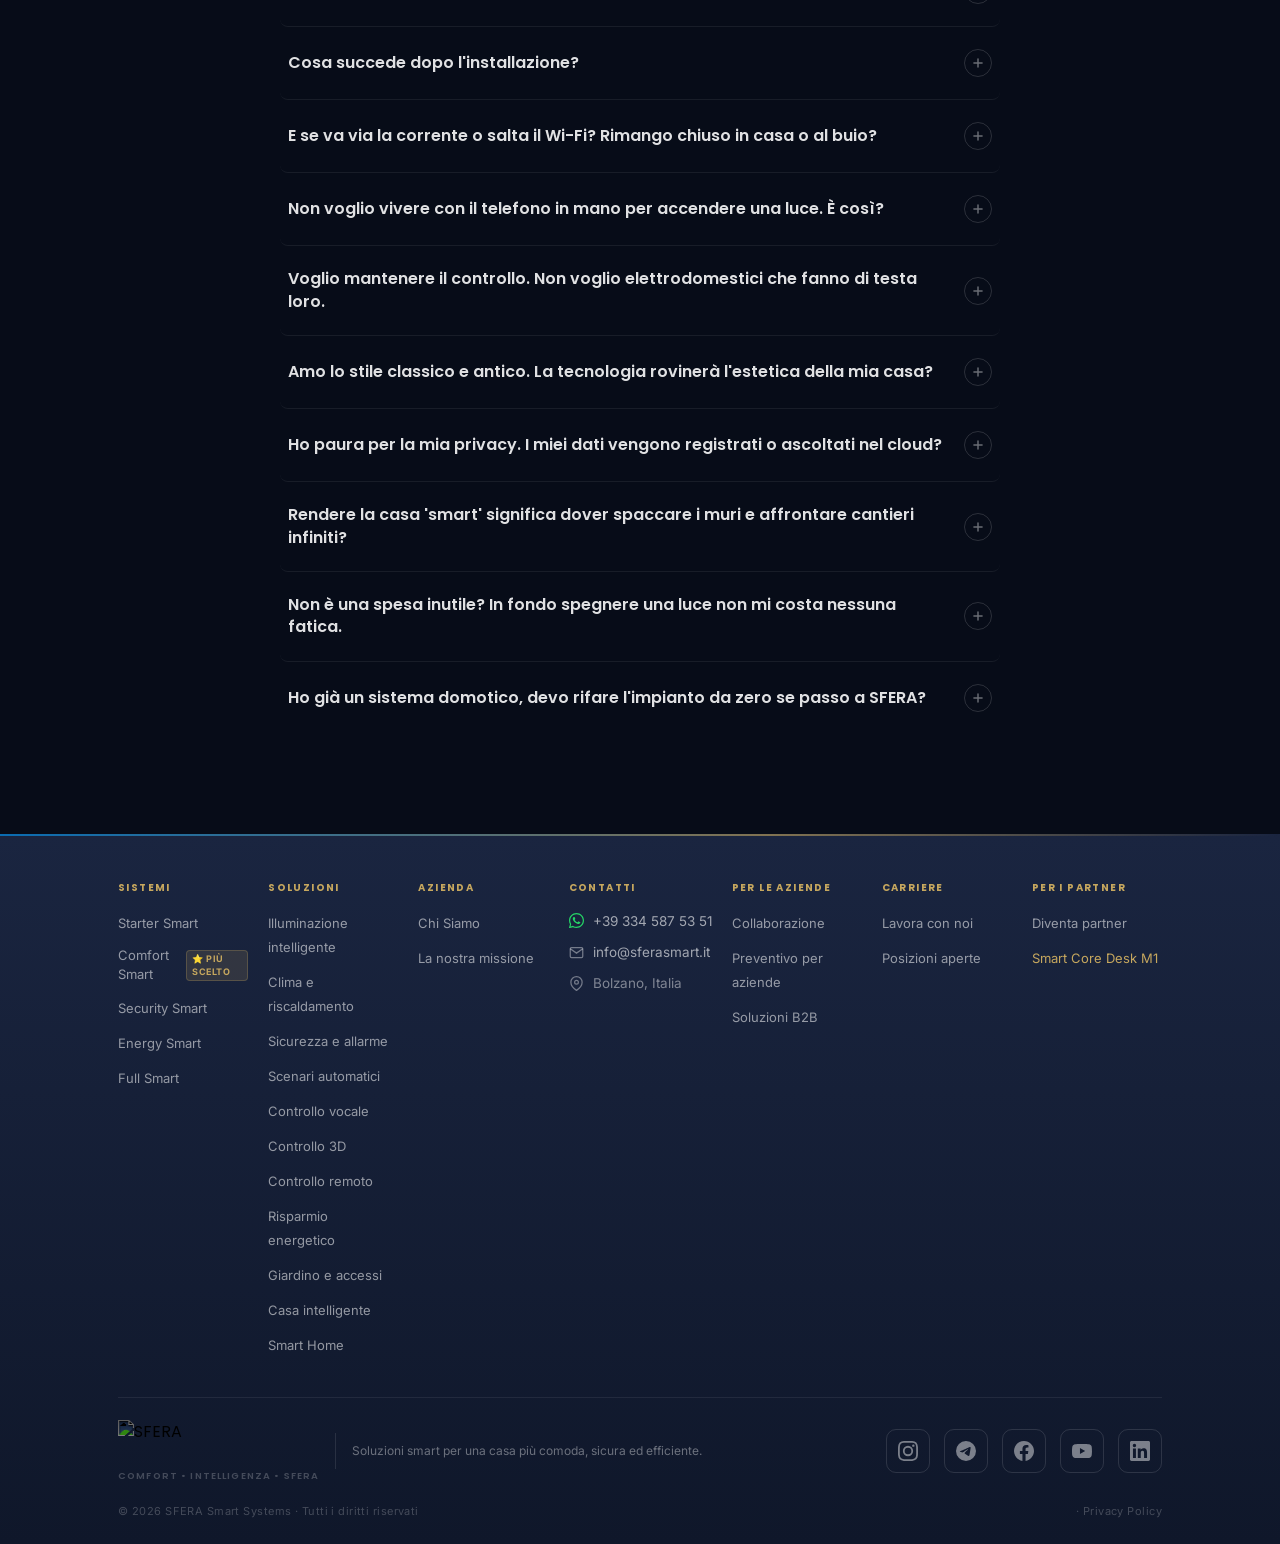
==== commit 38a2fdbd: "Add files via upload" ====
--- a/index.html
+++ b/index.html
@@ -1169,7 +1169,7 @@
                 </div>
 
                 <!-- CTA -->
-                <button onclick="openContatti()" class="cta-animated ripple-btn sc3d-cta-btn" data-i18n="sc-cta-link">Prenota il sopralluogo gratuito</button>
+                <button onclick="openContatti()" class="cta-animated ripple-btn sc3d-cta-btn" style="margin-top:64px;" data-i18n="sc-cta-link">Prenota il sopralluogo gratuito</button>
 
             </div>
 
